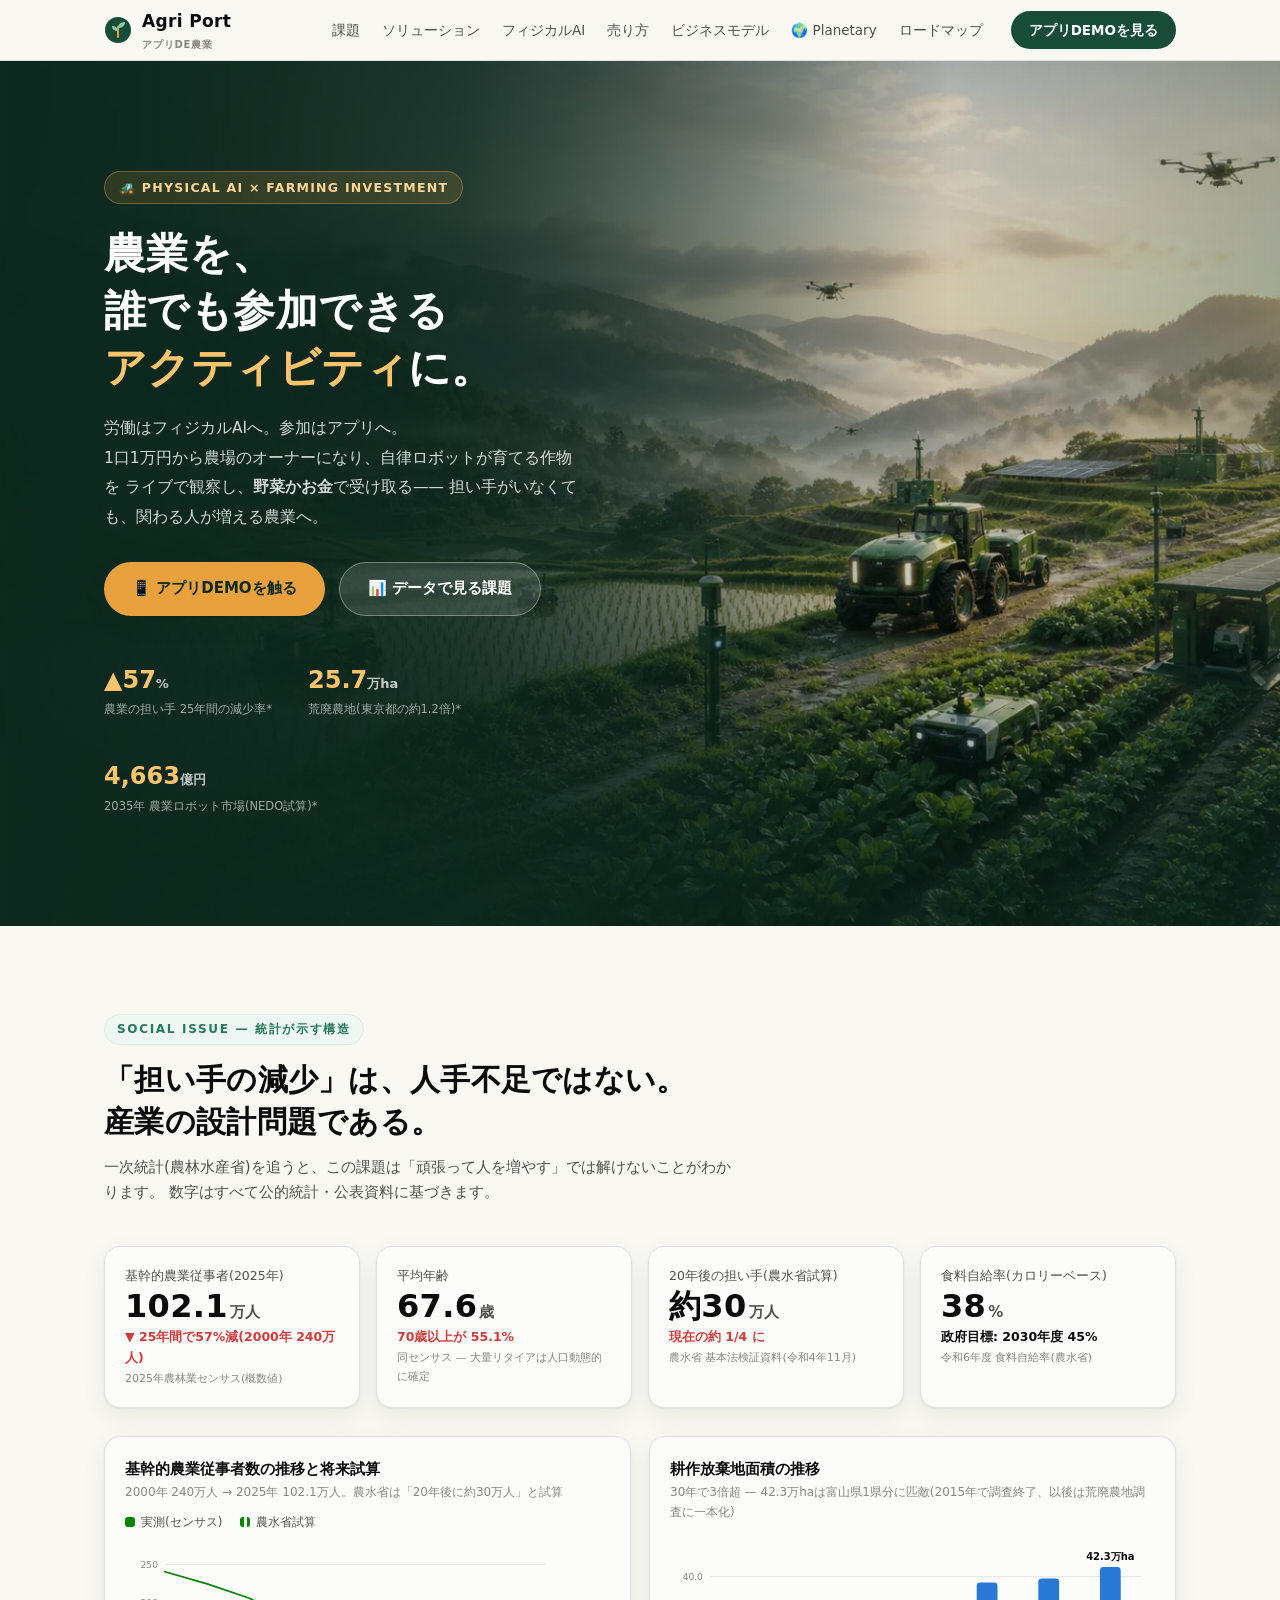
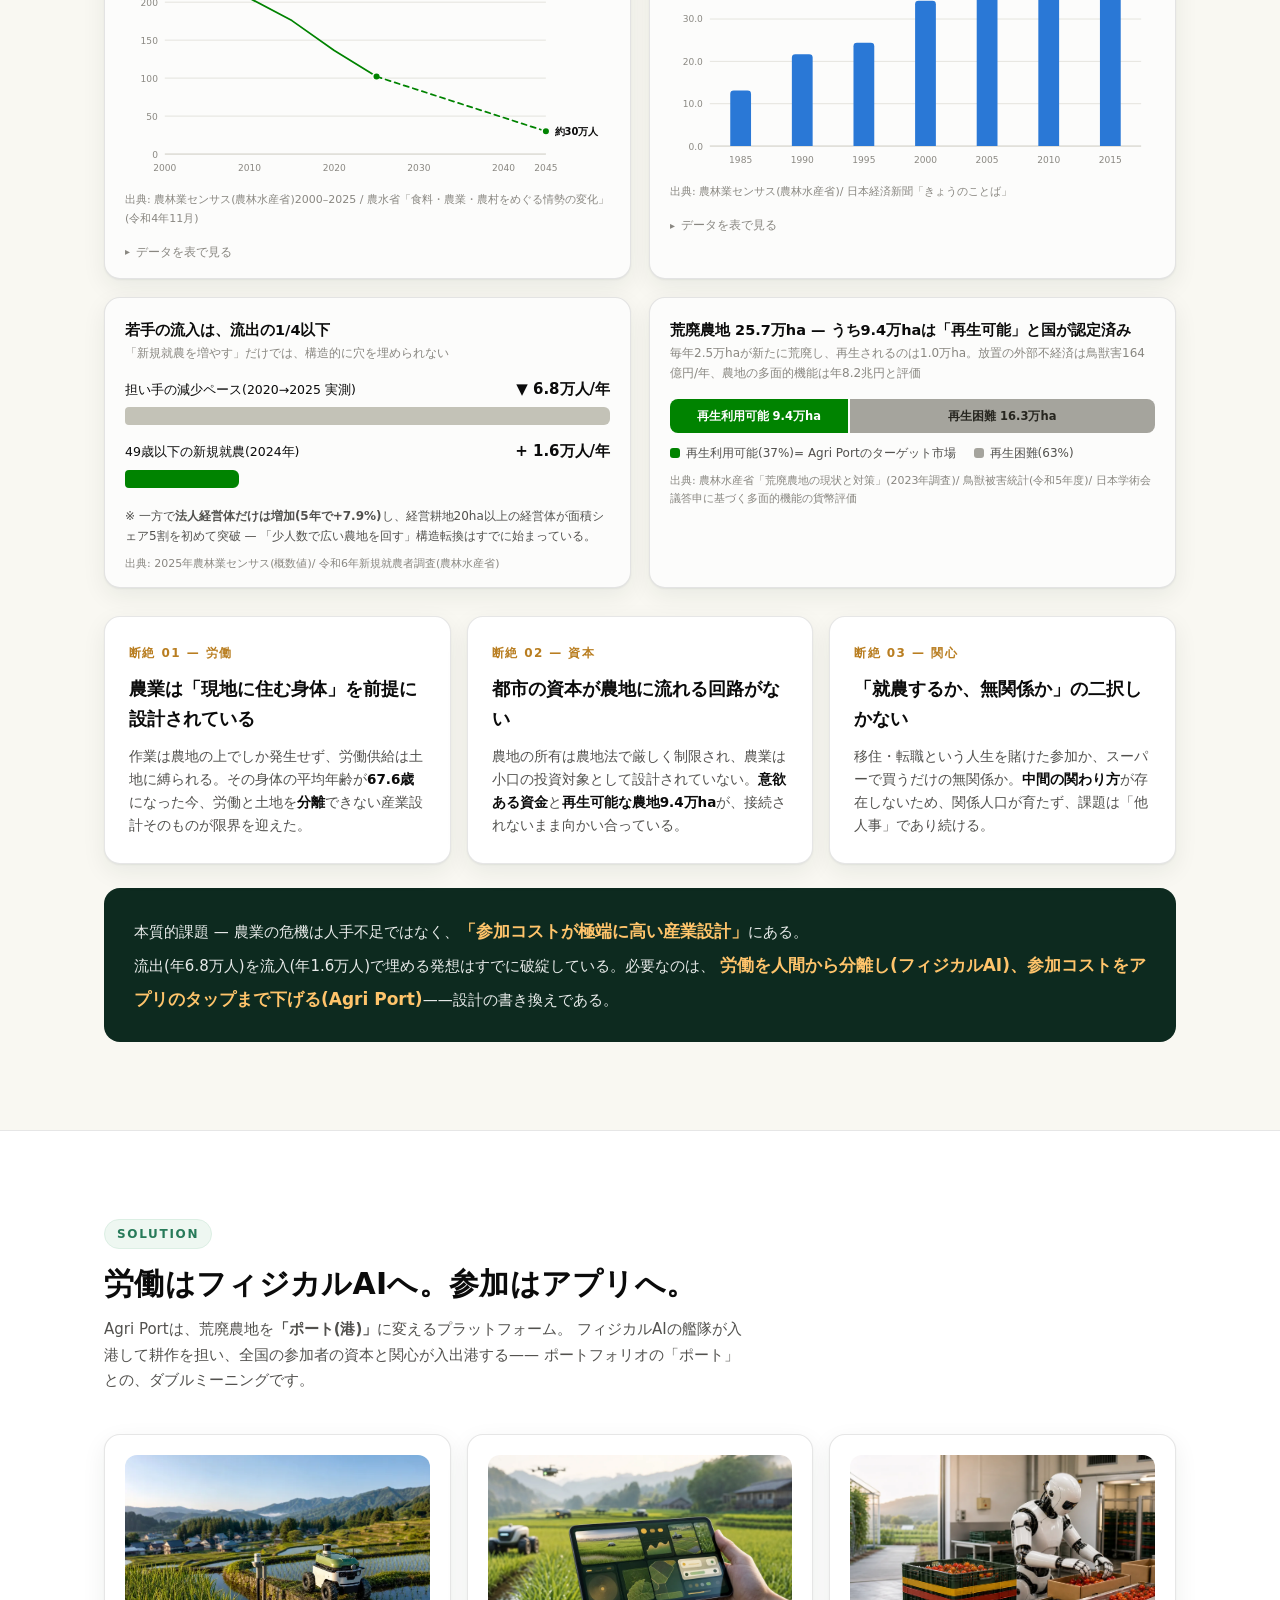
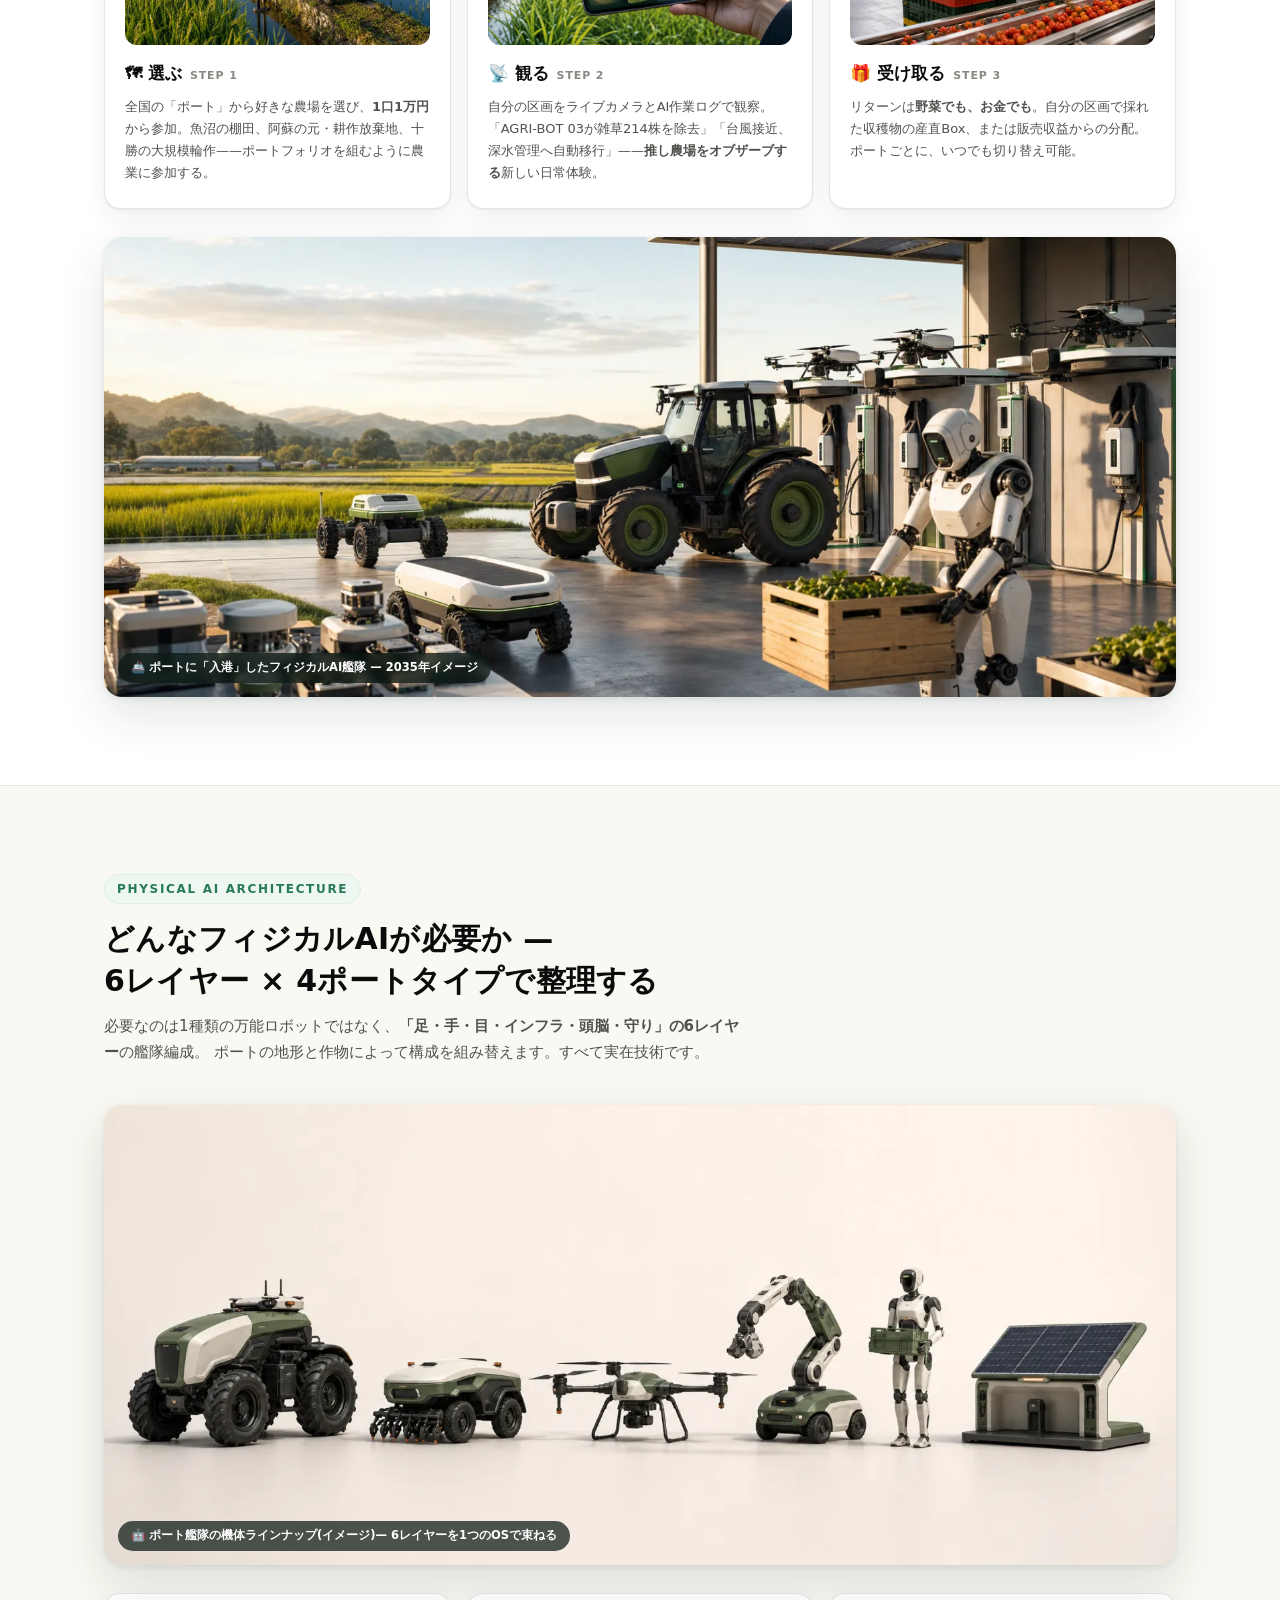
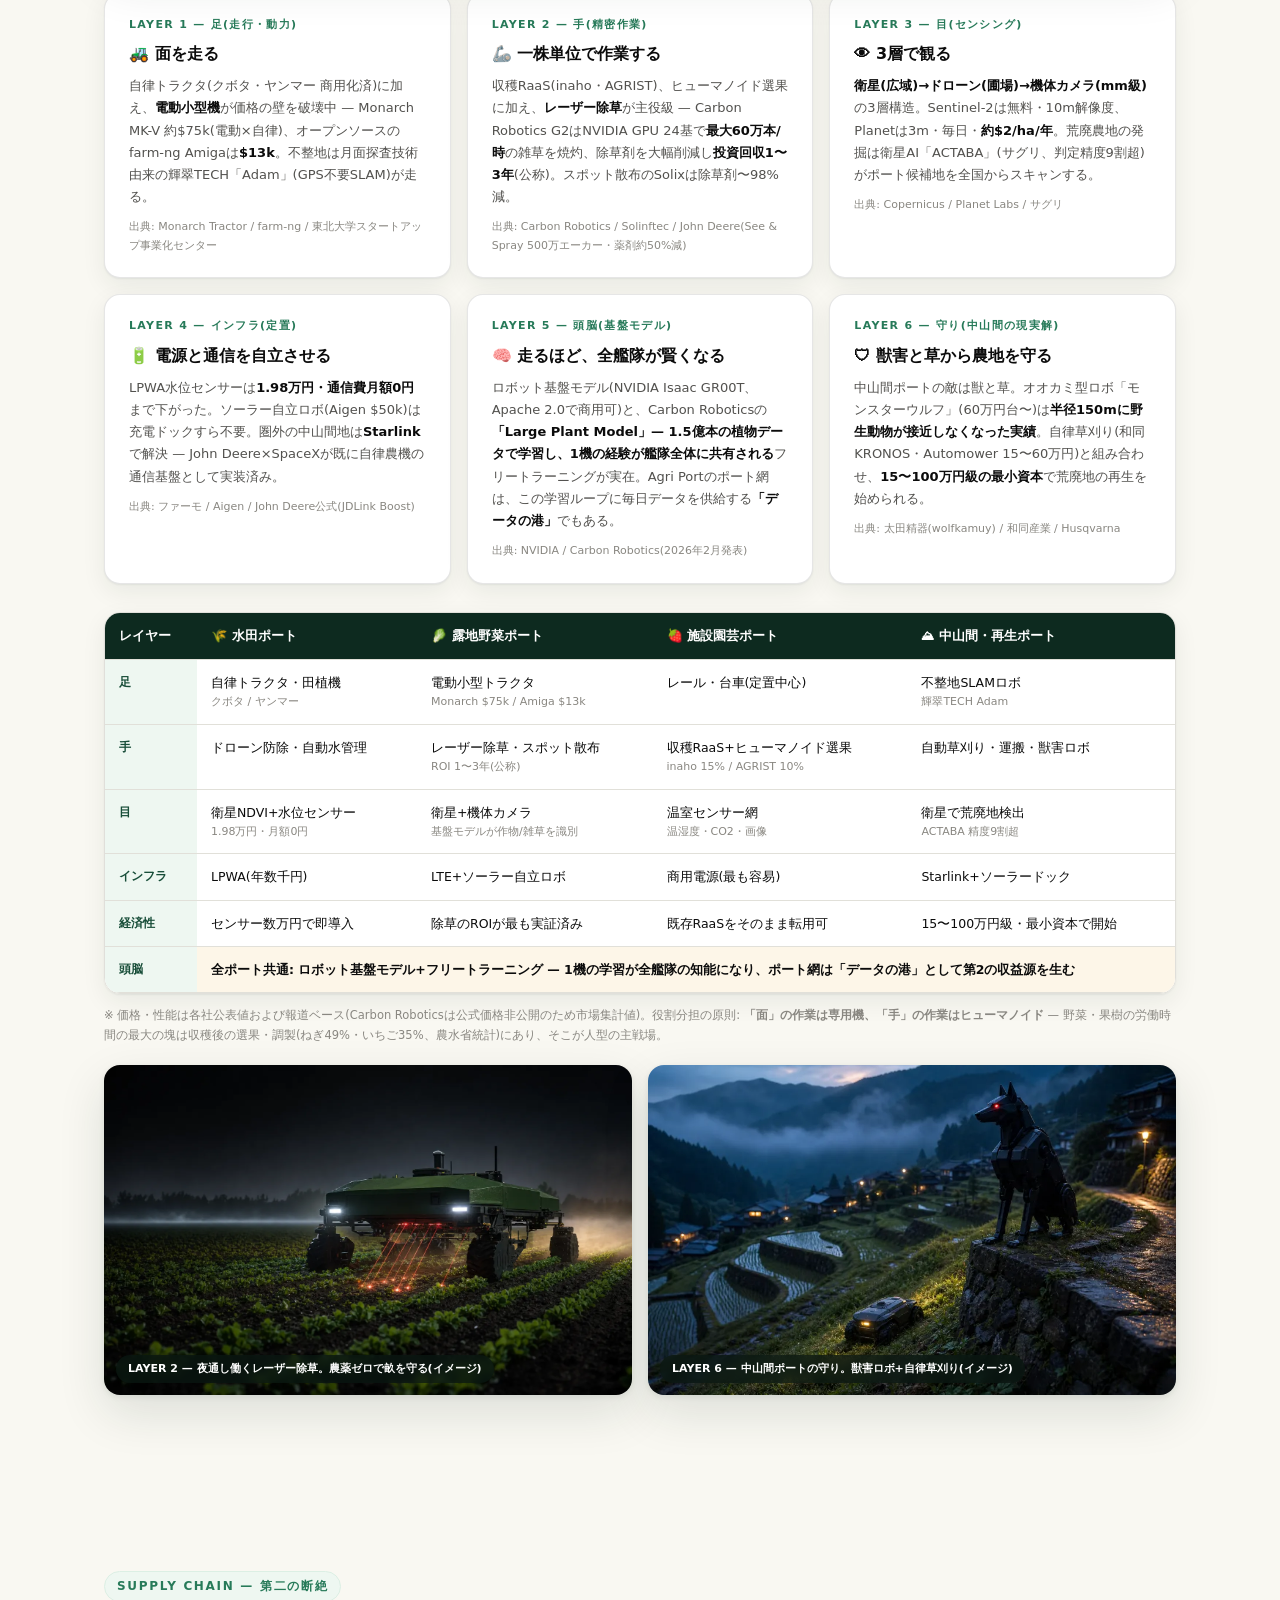
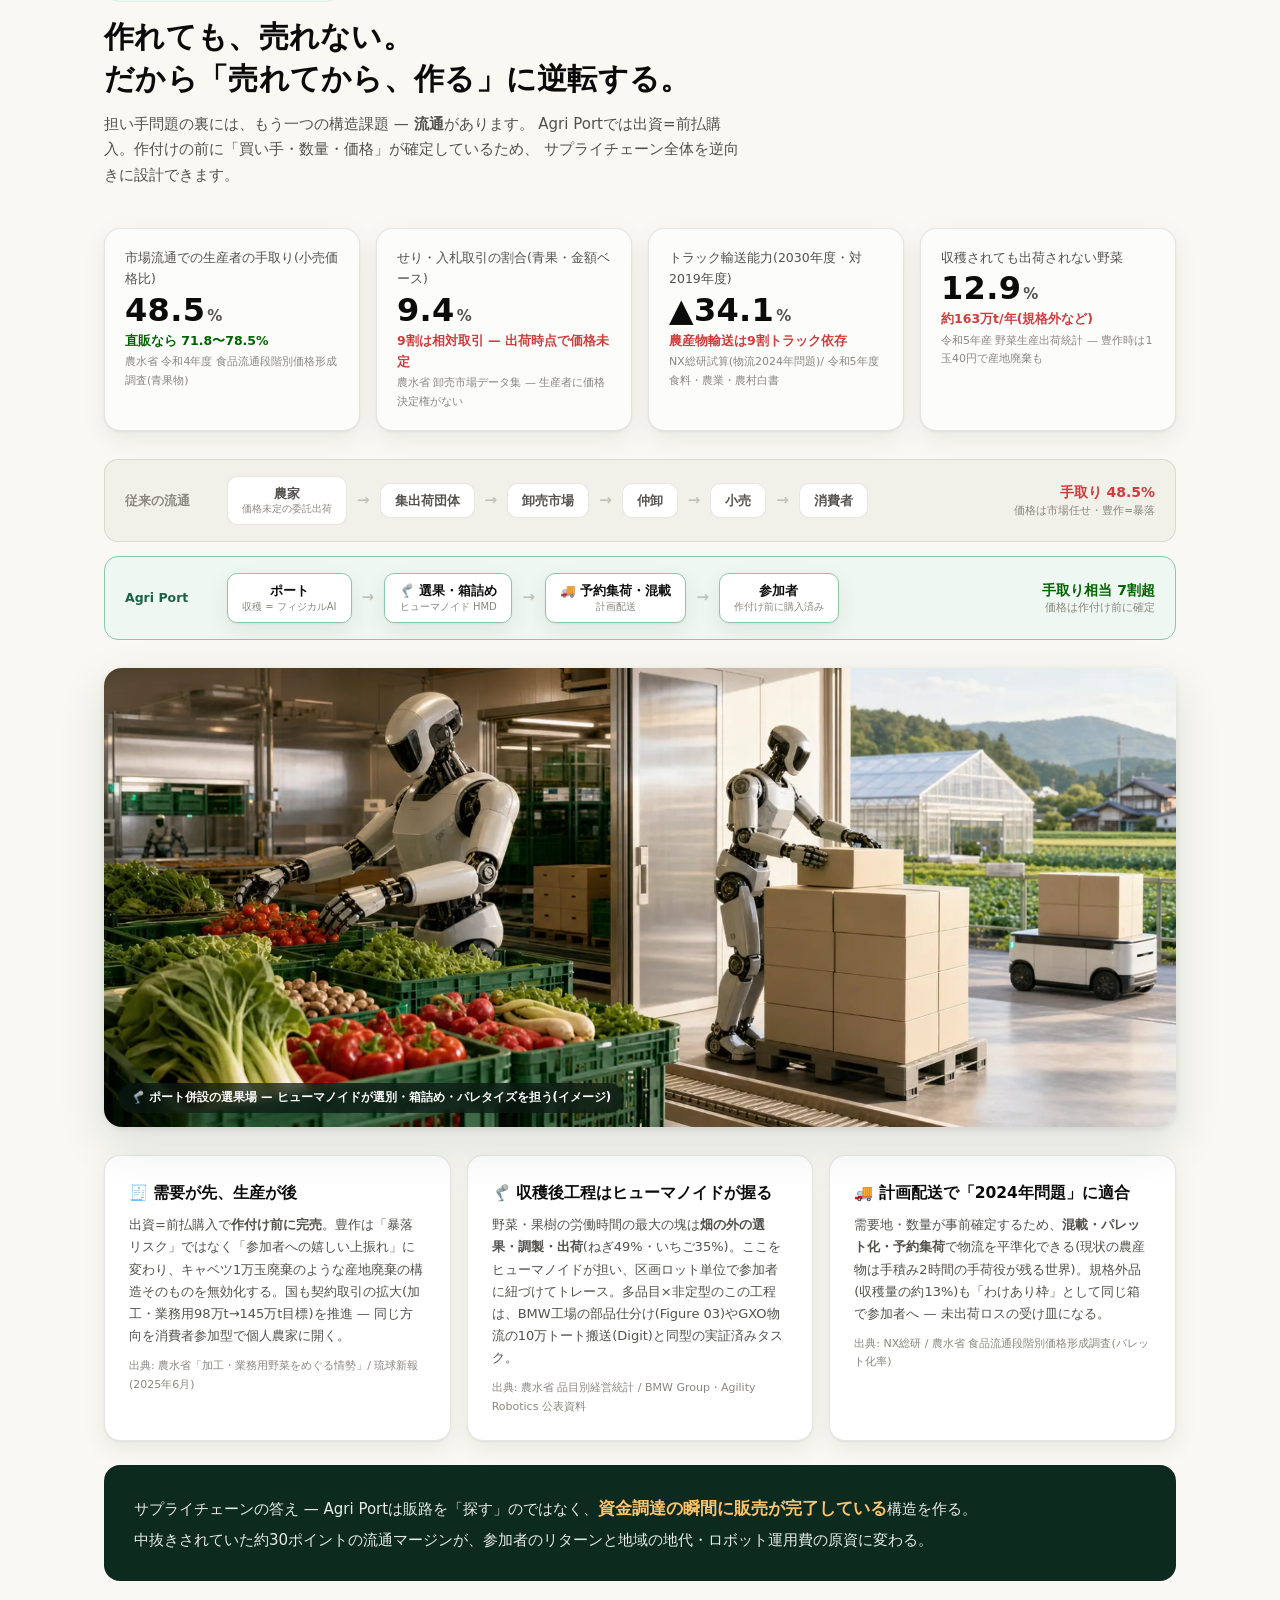
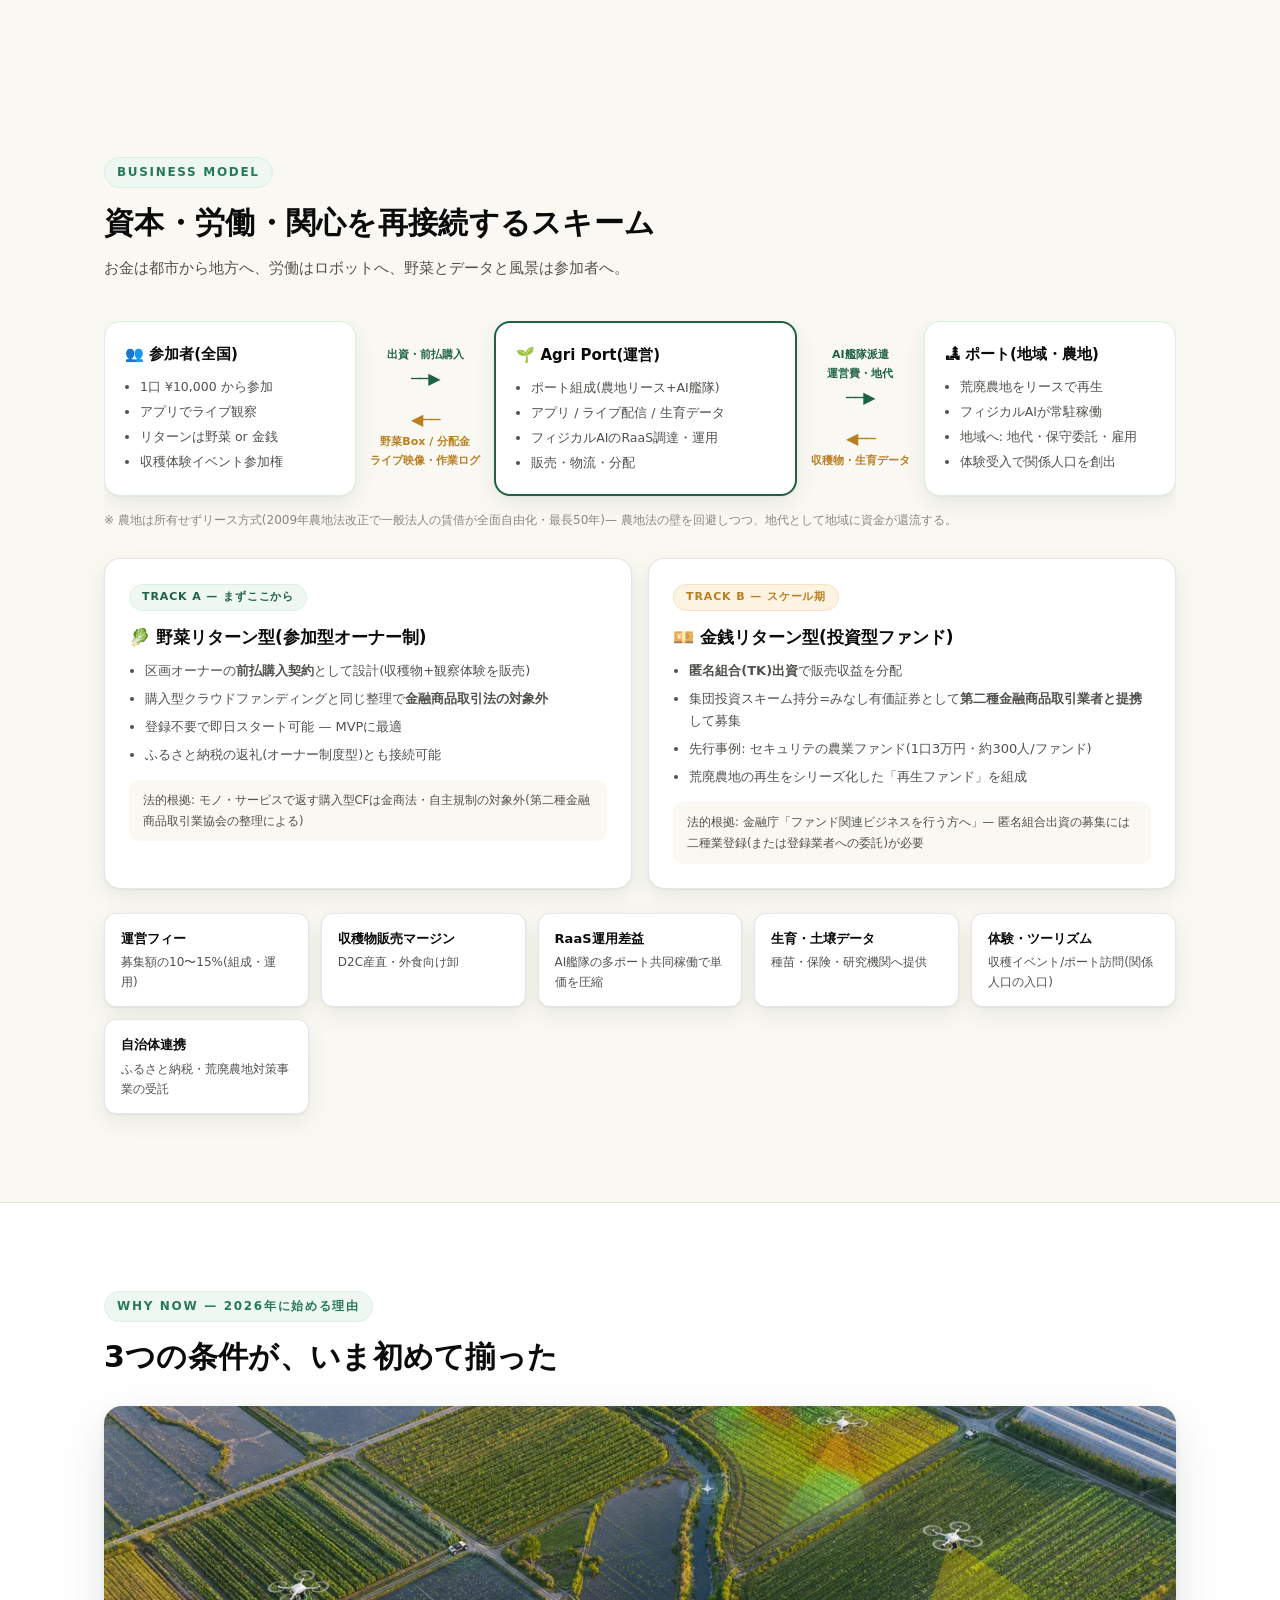
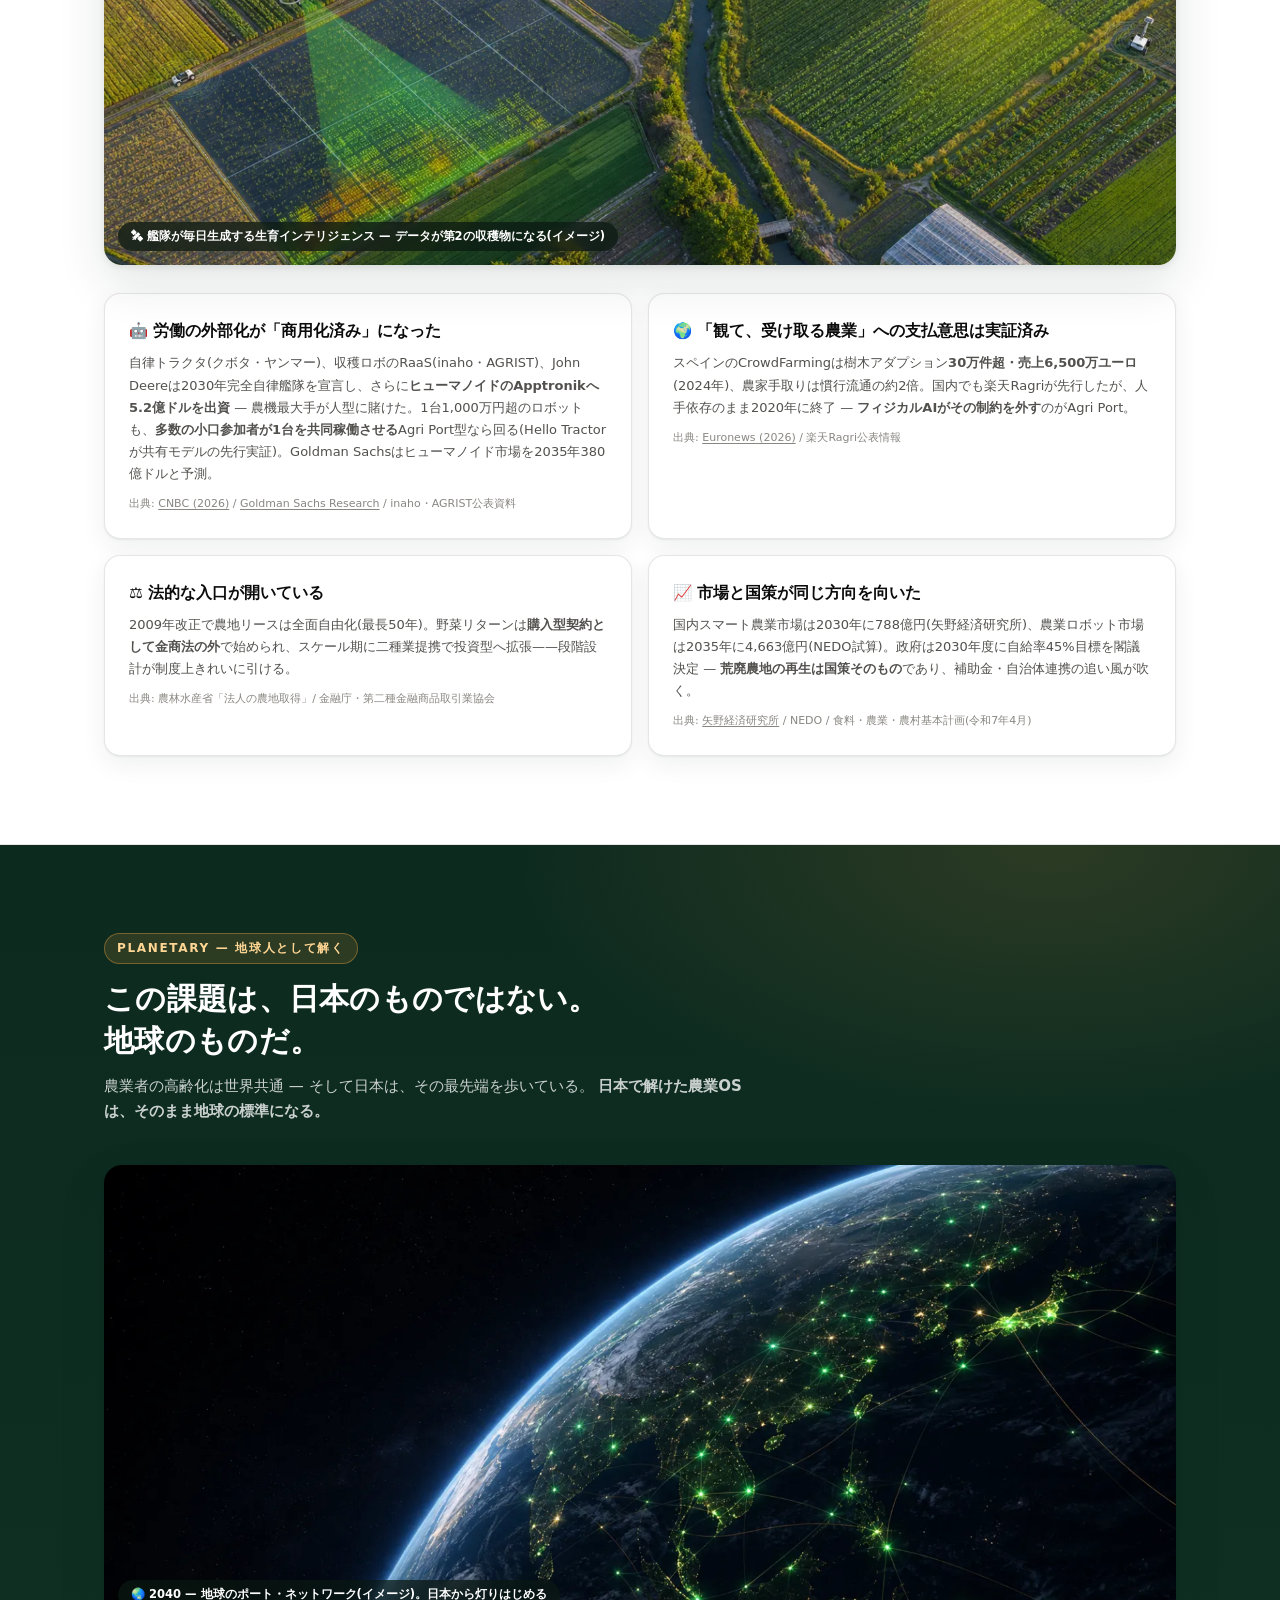
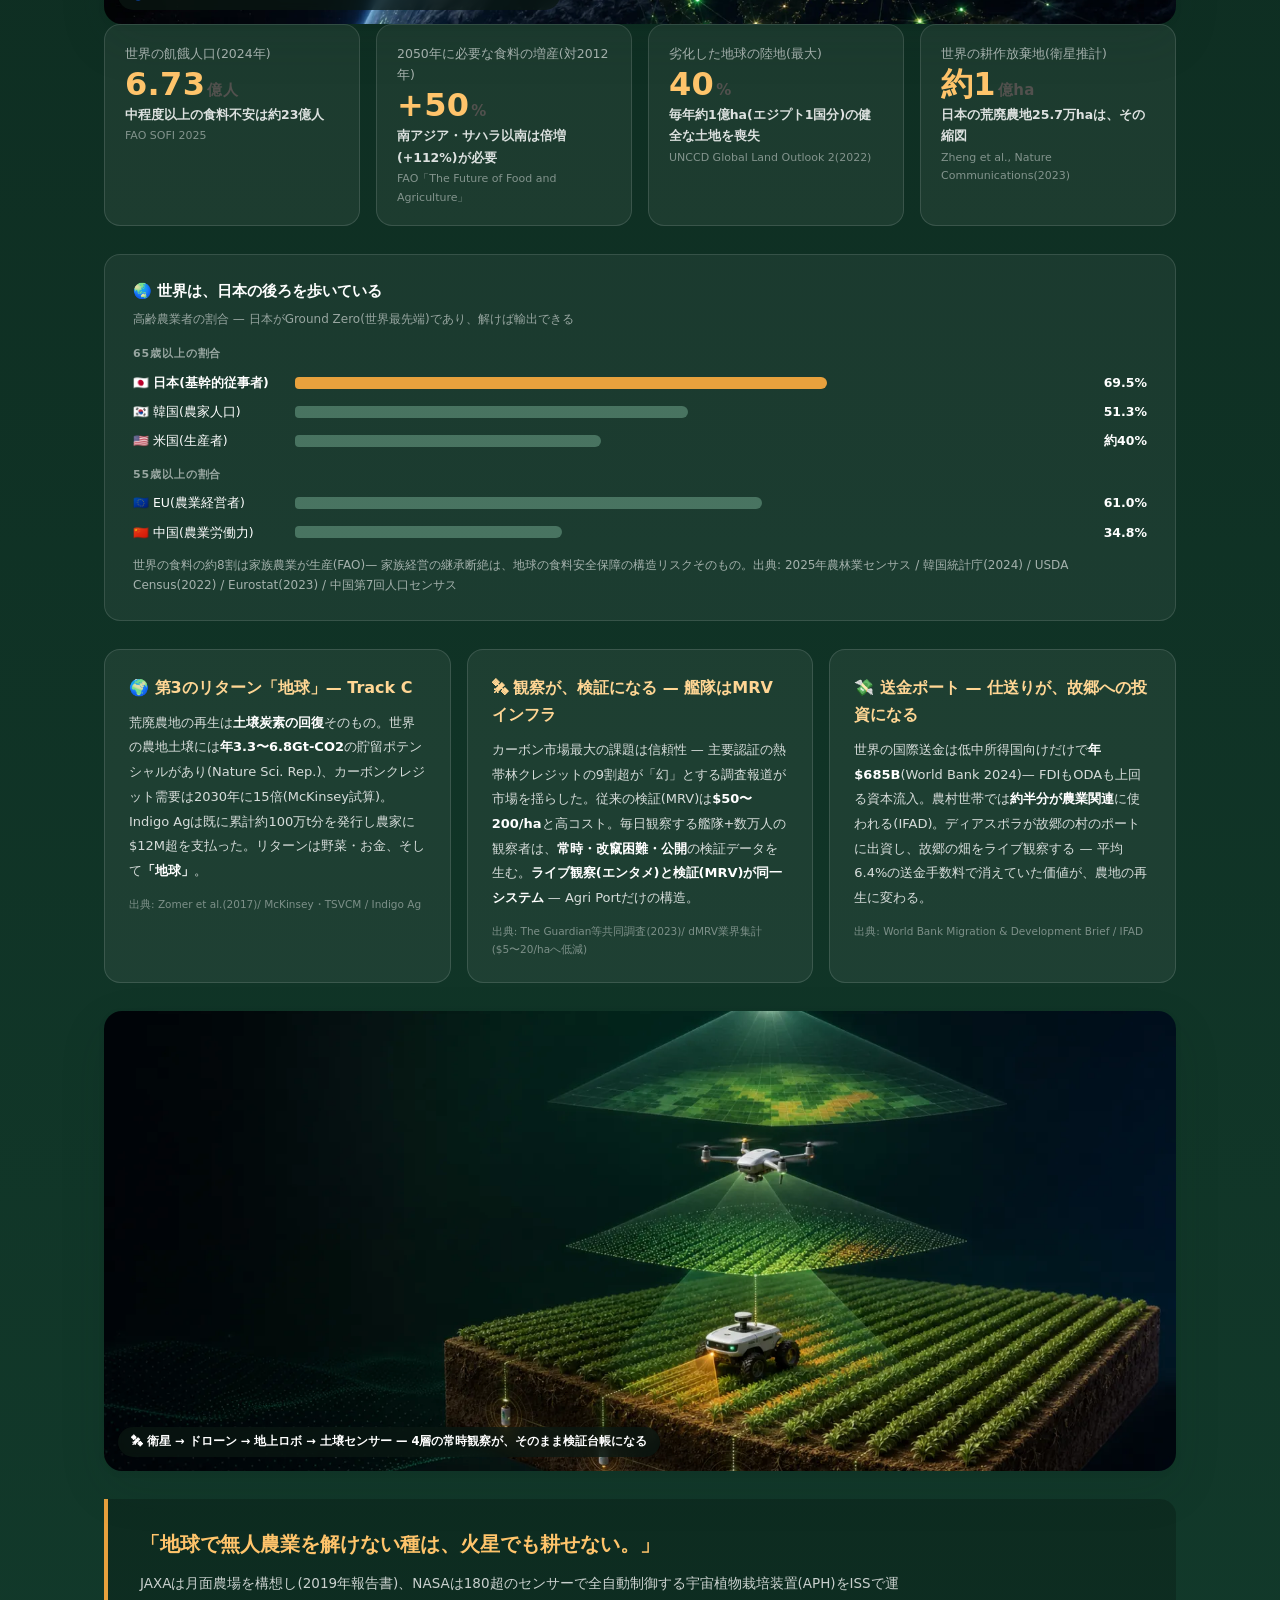
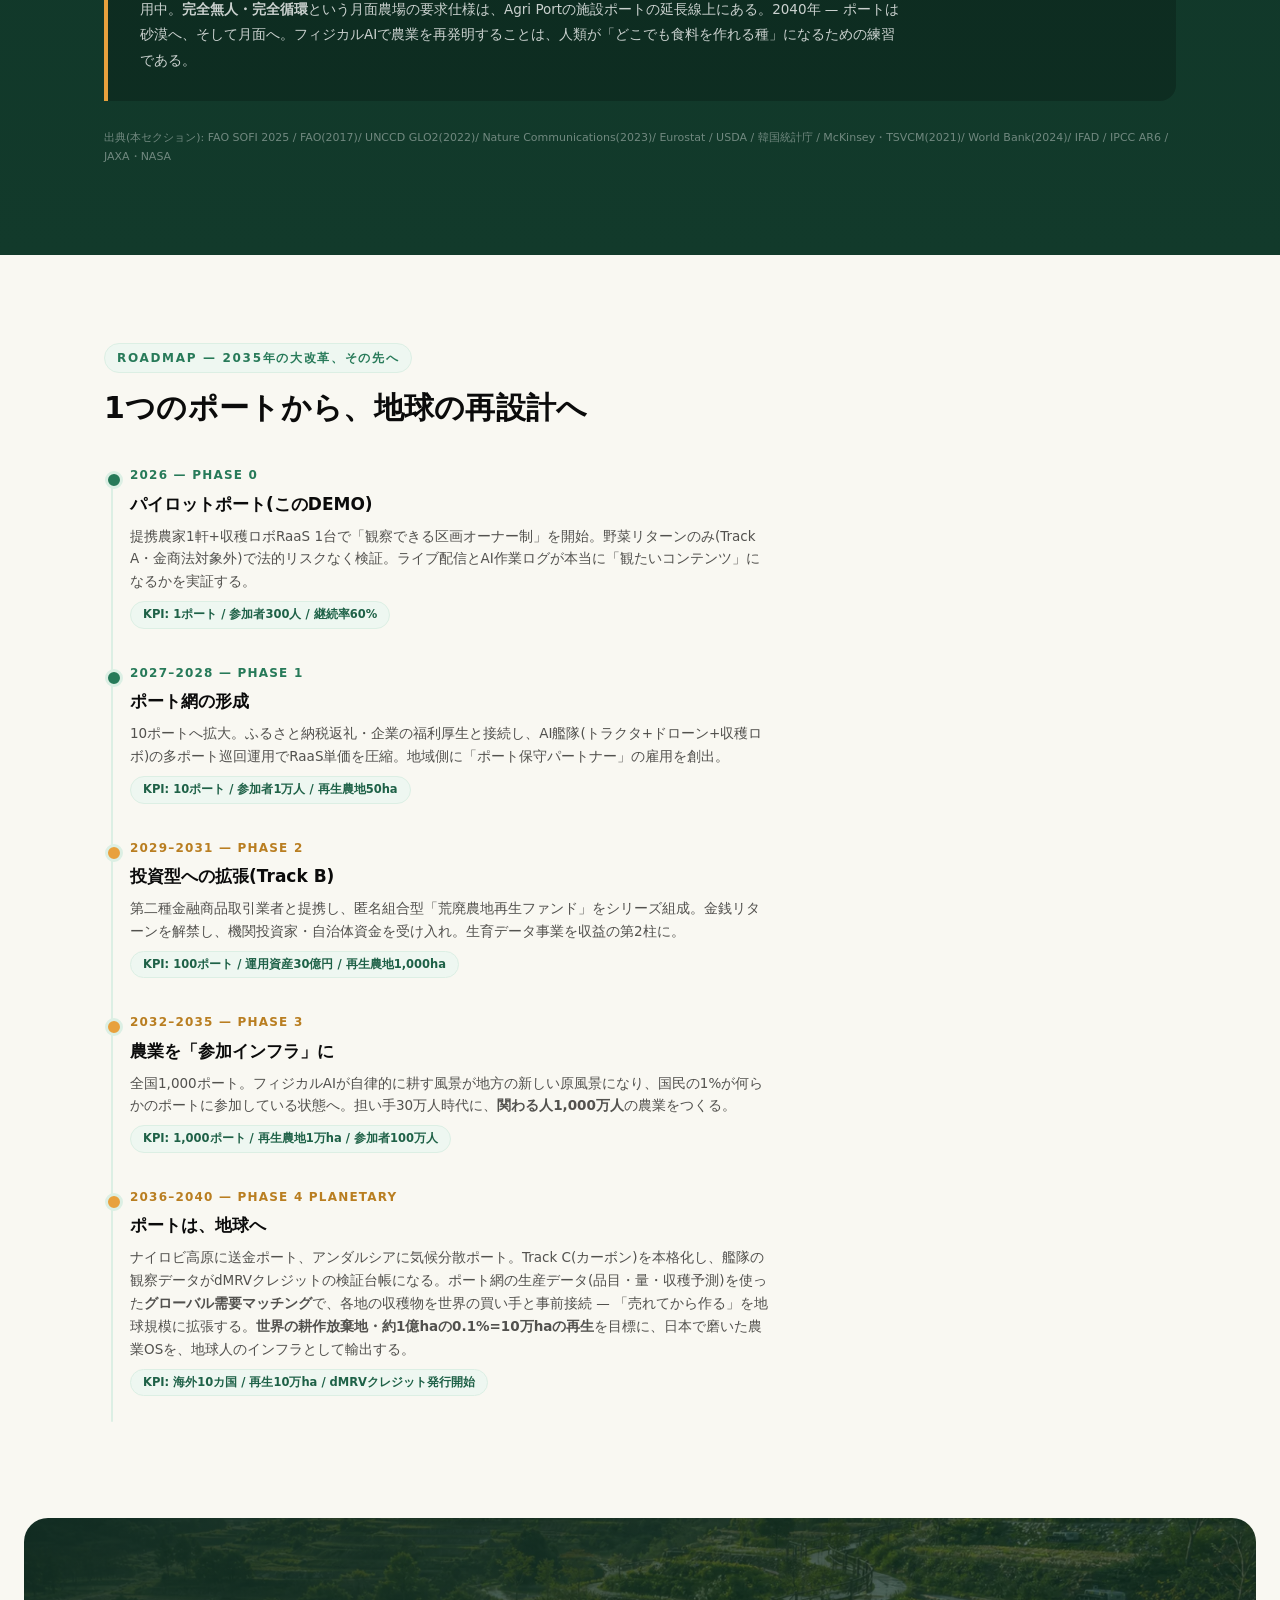
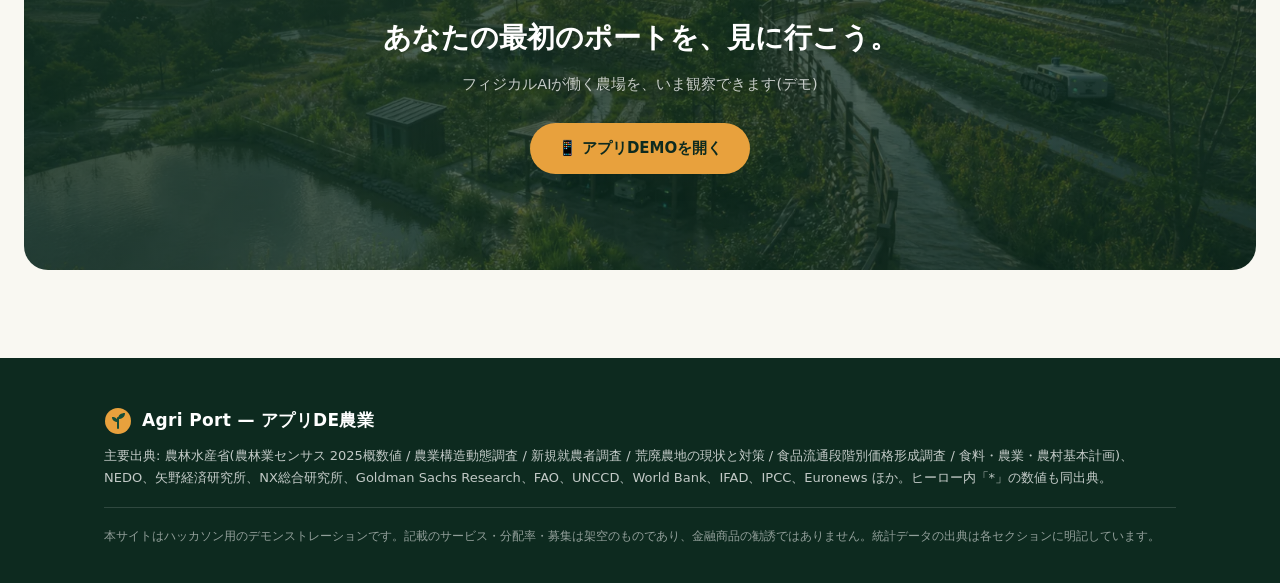
==== index.html @ 356c3b09 "生成画像A/B案7点を反映 + グローバル需要マッチングをPhase 4に追記 - PLANETARY: 地球ネットワーク(冒頭ストリップ)、MRV 4層観察図(ピラー直下) - フィジカルAI体系:" ====
<!DOCTYPE html>
<html lang="ja">
<head>
<meta charset="UTF-8">
<meta name="viewport" content="width=device-width, initial-scale=1.0">
<title>Agri Port — アプリDE農業 | フィジカルAI × 参加型投資農業</title>
<meta name="description" content="フィジカルAIが耕し、あなたが育てる。農業を誰でも参加できるアクティビティに変える投資型農業プラットフォーム(ハッカソンDEMO)">
<link rel="stylesheet" href="assets/style.css">
<link rel="stylesheet" href="assets/landing.css">
<link rel="icon" href="data:image/svg+xml,<svg xmlns='http://www.w3.org/2000/svg' viewBox='0 0 100 100'><text y='.9em' font-size='90'>🌱</text></svg>">
</head>
<body>

<header class="site-header">
  <div class="wrap">
    <a class="brand" href="#">
      <svg class="brand-mark" viewBox="0 0 28 28" aria-hidden="true">
        <circle cx="14" cy="14" r="13" fill="#174d38"/>
        <path d="M14 21V11" stroke="#e8a13d" stroke-width="2" stroke-linecap="round"/>
        <path d="M14 12c0-4 3-6 7-6 0 4-3 6-7 6zM14 15c0-3-2.5-5-6-5 0 3.5 2.5 5 6 5z" fill="#8cc7aa"/>
      </svg>
      <span>Agri Port<small>アプリDE農業</small></span>
    </a>
    <nav class="site-nav">
      <a href="#problem">課題</a>
      <a href="#solution">ソリューション</a>
      <a href="#stack">フィジカルAI</a>
      <a href="#chain">売り方</a>
      <a href="#scheme">ビジネスモデル</a>
      <a href="#planetary">🌍 Planetary</a>
      <a href="#roadmap">ロードマップ</a>
    </nav>
    <a class="header-cta" href="app.html">アプリDEMOを見る</a>
  </div>
</header>

<!-- ================= HERO ================= -->
<section class="hero">
  <div class="wrap">
    <div class="hero-copy">
      <span class="hero-kicker">🚜 PHYSICAL AI × FARMING INVESTMENT</span>
      <h1>農業を、<br>誰でも参加できる<br><span class="accent">アクティビティ</span>に。</h1>
      <p class="hero-lede">
        労働はフィジカルAIへ。参加はアプリへ。<br>
        1口1万円から農場のオーナーになり、自律ロボットが育てる作物を
        ライブで観察し、<strong>野菜かお金</strong>で受け取る——
        担い手がいなくても、関わる人が増える農業へ。
      </p>
      <div class="hero-ctas">
        <a class="btn btn-primary" href="app.html">📱 アプリDEMOを触る</a>
        <a class="btn btn-ghost" href="#problem">📊 データで見る課題</a>
      </div>
      <div class="hero-stats">
        <div class="hero-stat">
          <div class="hs-v">▲57<small>%</small></div>
          <div class="hs-l">農業の担い手 25年間の減少率*</div>
        </div>
        <div class="hero-stat">
          <div class="hs-v">25.7<small>万ha</small></div>
          <div class="hs-l">荒廃農地(東京都の約1.2倍)*</div>
        </div>
        <div class="hero-stat">
          <div class="hs-v">4,663<small>億円</small></div>
          <div class="hs-l">2035年 農業ロボット市場(NEDO試算)*</div>
        </div>
      </div>
    </div>
  </div>
</section>

<!-- ================= PROBLEM ================= -->
<section id="problem" class="section">
  <div class="wrap">
    <span class="kicker">SOCIAL ISSUE — 統計が示す構造</span>
    <h2>「担い手の減少」は、人手不足ではない。<br>産業の設計問題である。</h2>
    <p class="lede">
      一次統計(農林水産省)を追うと、この課題は「頑張って人を増やす」では解けないことがわかります。
      数字はすべて公的統計・公表資料に基づきます。
    </p>

    <div class="stat-row">
      <div class="stat-tile">
        <div class="stat-label">基幹的農業従事者(2025年)</div>
        <div class="stat-value">102.1<small>万人</small></div>
        <div class="stat-delta down">▼ 25年間で57%減(2000年 240万人)</div>
        <div class="stat-note">2025年農林業センサス(概数値)</div>
      </div>
      <div class="stat-tile">
        <div class="stat-label">平均年齢</div>
        <div class="stat-value">67.6<small>歳</small></div>
        <div class="stat-delta down">70歳以上が 55.1%</div>
        <div class="stat-note">同センサス — 大量リタイアは人口動態的に確定</div>
      </div>
      <div class="stat-tile">
        <div class="stat-label">20年後の担い手(農水省試算)</div>
        <div class="stat-value">約30<small>万人</small></div>
        <div class="stat-delta down">現在の約 1/4 に</div>
        <div class="stat-note">農水省 基本法検証資料(令和4年11月)</div>
      </div>
      <div class="stat-tile">
        <div class="stat-label">食料自給率(カロリーベース)</div>
        <div class="stat-value">38<small>%</small></div>
        <div class="stat-delta">政府目標: 2030年度 45%</div>
        <div class="stat-note">令和6年度 食料自給率(農水省)</div>
      </div>
    </div>

    <div class="viz-grid">
      <div class="viz-card">
        <div class="viz-title">基幹的農業従事者数の推移と将来試算</div>
        <div class="viz-sub">2000年 240万人 → 2025年 102.1万人。農水省は「20年後に約30万人」と試算</div>
        <div class="landbar-legend" style="margin:0 0 8px">
          <span class="key"><span class="sw" style="background:#008300"></span>実測(センサス)</span>
          <span class="key"><span class="sw" style="background:repeating-linear-gradient(90deg,#008300 0 4px,transparent 4px 7px)"></span>農水省試算</span>
        </div>
        <div class="viz-plot" id="chartWorkers"></div>
        <div class="viz-source">出典: 農林業センサス(農林水産省)2000–2025 / 農水省「食料・農業・農村をめぐる情勢の変化」(令和4年11月)</div>
      </div>

      <div class="viz-card">
        <div class="viz-title">耕作放棄地面積の推移</div>
        <div class="viz-sub">30年で3倍超 — 42.3万haは富山県1県分に匹敵(2015年で調査終了、以後は荒廃農地調査に一本化)</div>
        <div class="viz-plot" id="chartLand"></div>
        <div class="viz-source">出典: 農林業センサス(農林水産省)/ 日本経済新聞「きょうのことば」</div>
      </div>

      <div class="viz-card">
        <div class="viz-title">若手の流入は、流出の1/4以下</div>
        <div class="viz-sub">「新規就農を増やす」だけでは、構造的に穴を埋められない</div>
        <div class="flow-compare">
          <div class="flow-item">
            <div class="fc-head"><span>担い手の減少ペース(2020→2025 実測)</span><strong>▼ 6.8万人/年</strong></div>
            <div class="fc-bar out" role="img" aria-label="流出 年6.8万人"></div>
          </div>
          <div class="flow-item">
            <div class="fc-head"><span>49歳以下の新規就農(2024年)</span><strong>+ 1.6万人/年</strong></div>
            <div class="fc-bar in" role="img" aria-label="流入 年1.6万人"></div>
          </div>
          <p class="flow-note">※ 一方で<strong>法人経営体だけは増加(5年で+7.9%)</strong>し、経営耕地20ha以上の経営体が面積シェア5割を初めて突破 — 「少人数で広い農地を回す」構造転換はすでに始まっている。</p>
        </div>
        <div class="viz-source">出典: 2025年農林業センサス(概数値)/ 令和6年新規就農者調査(農林水産省)</div>
      </div>

      <div class="viz-card">
        <div class="viz-title">荒廃農地 25.7万ha — うち9.4万haは「再生可能」と国が認定済み</div>
        <div class="viz-sub">毎年2.5万haが新たに荒廃し、再生されるのは1.0万ha。放置の外部不経済は鳥獣害164億円/年、農地の多面的機能は年8.2兆円と評価</div>
        <div class="landbar">
          <div class="landbar-track">
            <div class="landbar-seg ok">再生利用可能 9.4万ha</div>
            <div class="landbar-seg hard">再生困難 16.3万ha</div>
          </div>
          <div class="landbar-legend">
            <span class="key"><span class="sw" style="background:#008300"></span>再生利用可能(37%)= Agri Portのターゲット市場</span>
            <span class="key"><span class="sw" style="background:#a5a49d"></span>再生困難(63%)</span>
          </div>
        </div>
        <div class="viz-source">出典: 農林水産省「荒廃農地の現状と対策」(2023年調査)/ 鳥獣被害統計(令和5年度)/ 日本学術会議答申に基づく多面的機能の貨幣評価</div>
      </div>
    </div>

    <div class="essence-grid">
      <div class="card essence-card">
        <div class="ec-num">断絶 01 — 労働</div>
        <h3>農業は「現地に住む身体」を前提に設計されている</h3>
        <p>作業は農地の上でしか発生せず、労働供給は土地に縛られる。その身体の平均年齢が<strong>67.6歳</strong>になった今、労働と土地を<strong>分離</strong>できない産業設計そのものが限界を迎えた。</p>
      </div>
      <div class="card essence-card">
        <div class="ec-num">断絶 02 — 資本</div>
        <h3>都市の資本が農地に流れる回路がない</h3>
        <p>農地の所有は農地法で厳しく制限され、農業は小口の投資対象として設計されていない。<strong>意欲ある資金</strong>と<strong>再生可能な農地9.4万ha</strong>が、接続されないまま向かい合っている。</p>
      </div>
      <div class="card essence-card">
        <div class="ec-num">断絶 03 — 関心</div>
        <h3>「就農するか、無関係か」の二択しかない</h3>
        <p>移住・転職という人生を賭けた参加か、スーパーで買うだけの無関係か。<strong>中間の関わり方</strong>が存在しないため、関係人口が育たず、課題は「他人事」であり続ける。</p>
      </div>
    </div>

    <div class="essence-conclusion">
      本質的課題 — 農業の危機は人手不足ではなく、<strong>「参加コストが極端に高い産業設計」</strong>にある。<br>
      流出(年6.8万人)を流入(年1.6万人)で埋める発想はすでに破綻している。必要なのは、
      <strong>労働を人間から分離し(フィジカルAI)、参加コストをアプリのタップまで下げる(Agri Port)</strong>——設計の書き換えである。
    </div>
  </div>
</section>

<!-- ================= SOLUTION ================= -->
<section id="solution" class="section section-alt">
  <div class="wrap">
    <span class="kicker">SOLUTION</span>
    <h2>労働はフィジカルAIへ。参加はアプリへ。</h2>
    <p class="lede">
      Agri Portは、荒廃農地を<strong>「ポート(港)」</strong>に変えるプラットフォーム。
      フィジカルAIの艦隊が入港して耕作を担い、全国の参加者の資本と関心が入出港する——
      ポートフォリオの「ポート」との、ダブルミーニングです。
    </p>

    <div class="steps-grid">
      <div class="card step-card">
        <img class="step-photo" src="assets/images/optimized/port-uonuma-terrace-rice.webp" alt="棚田のポートを自律ロボットが耕す風景" loading="lazy">
        <h3>🗺 選ぶ<small>STEP 1</small></h3>
        <p>全国の「ポート」から好きな農場を選び、<strong>1口1万円</strong>から参加。魚沼の棚田、阿蘇の元・耕作放棄地、十勝の大規模輪作——ポートフォリオを組むように農業に参加する。</p>
      </div>
      <div class="card step-card">
        <img class="step-photo" src="assets/images/optimized/part-2035-farm-os-app-observe.webp" alt="田んぼの前でタブレットの農場OSを開き、ロボットとドローンを観察する" loading="lazy">
        <h3>📡 観る<small>STEP 2</small></h3>
        <p>自分の区画をライブカメラとAI作業ログで観察。「AGRI-BOT 03が雑草214株を除去」「台風接近、深水管理へ自動移行」——<strong>推し農場をオブザーブする</strong>新しい日常体験。</p>
      </div>
      <div class="card step-card">
        <img class="step-photo" src="assets/images/optimized/supply-chain-humanoid-tomato-packing.webp" alt="ヒューマノイドがトマトを選果して産直Boxに詰める" loading="lazy">
        <h3>🎁 受け取る<small>STEP 3</small></h3>
        <p>リターンは<strong>野菜でも、お金でも</strong>。自分の区画で採れた収穫物の産直Box、または販売収益からの分配。ポートごとに、いつでも切り替え可能。</p>
      </div>
    </div>

    <figure class="cinema">
      <img src="assets/images/optimized/section-2035-physical-ai-fleet-hub.webp" alt="山あいのポートで充電ドックに整列し、圃場へ出動するフィジカルAI艦隊" loading="lazy">
      <figcaption>🚢 ポートに「入港」したフィジカルAI艦隊 — 2035年イメージ</figcaption>
    </figure>

  </div>
</section>

<!-- ================= PHYSICAL AI ARCHITECTURE ================= -->
<section id="stack" class="section">
  <div class="wrap">
    <span class="kicker">PHYSICAL AI ARCHITECTURE</span>
    <h2>どんなフィジカルAIが必要か — <br>6レイヤー × 4ポートタイプで整理する</h2>
    <p class="lede">
      必要なのは1種類の万能ロボットではなく、<strong>「足・手・目・インフラ・頭脳・守り」の6レイヤー</strong>の艦隊編成。
      ポートの地形と作物によって構成を組み替えます。すべて実在技術です。
    </p>

    <figure class="cinema">
      <img src="assets/images/optimized/physical-ai-fleet-lineup.webp" alt="自律トラクタ、除草ロボ、ドローン、収穫アーム、ヒューマノイド、充電ドックが並ぶ機体ラインナップ" loading="lazy">
      <figcaption>🤖 ポート艦隊の機体ラインナップ(イメージ)— 6レイヤーを1つのOSで束ねる</figcaption>
    </figure>

    <div class="layer-grid">
      <div class="card layer-card">
        <div class="lc-num">LAYER 1 — 足(走行・動力)</div>
        <h3>🚜 面を走る</h3>
        <p>自律トラクタ(クボタ・ヤンマー 商用化済)に加え、<strong>電動小型機</strong>が価格の壁を破壊中 — Monarch MK-V 約$75k(電動×自律)、オープンソースのfarm-ng Amigaは<strong>$13k</strong>。不整地は月面探査技術由来の輝翠TECH「Adam」(GPS不要SLAM)が走る。</p>
        <div class="wc-src">出典: Monarch Tractor / farm-ng / 東北大学スタートアップ事業化センター</div>
      </div>
      <div class="card layer-card">
        <div class="lc-num">LAYER 2 — 手(精密作業)</div>
        <h3>🦾 一株単位で作業する</h3>
        <p>収穫RaaS(inaho・AGRIST)、ヒューマノイド選果に加え、<strong>レーザー除草</strong>が主役級 — Carbon Robotics G2はNVIDIA GPU 24基で<strong>最大60万本/時</strong>の雑草を焼灼、除草剤を大幅削減し<strong>投資回収1〜3年</strong>(公称)。スポット散布のSolixは除草剤〜98%減。</p>
        <div class="wc-src">出典: Carbon Robotics / Solinftec / John Deere(See &amp; Spray 500万エーカー・薬剤約50%減)</div>
      </div>
      <div class="card layer-card">
        <div class="lc-num">LAYER 3 — 目(センシング)</div>
        <h3>👁 3層で観る</h3>
        <p><strong>衛星(広域)→ドローン(圃場)→機体カメラ(mm級)</strong>の3層構造。Sentinel-2は無料・10m解像度、Planetは3m・毎日・<strong>約$2/ha/年</strong>。荒廃農地の発掘は衛星AI「ACTABA」(サグリ、判定精度9割超)がポート候補地を全国からスキャンする。</p>
        <div class="wc-src">出典: Copernicus / Planet Labs / サグリ</div>
      </div>
      <div class="card layer-card">
        <div class="lc-num">LAYER 4 — インフラ(定置)</div>
        <h3>🔋 電源と通信を自立させる</h3>
        <p>LPWA水位センサーは<strong>1.98万円・通信費月額0円</strong>まで下がった。ソーラー自立ロボ(Aigen $50k)は充電ドックすら不要。圏外の中山間地は<strong>Starlink</strong>で解決 — John Deere×SpaceXが既に自律農機の通信基盤として実装済み。</p>
        <div class="wc-src">出典: ファーモ / Aigen / John Deere公式(JDLink Boost)</div>
      </div>
      <div class="card layer-card">
        <div class="lc-num">LAYER 5 — 頭脳(基盤モデル)</div>
        <h3>🧠 走るほど、全艦隊が賢くなる</h3>
        <p>ロボット基盤モデル(NVIDIA Isaac GR00T、Apache 2.0で商用可)と、Carbon Roboticsの<strong>「Large Plant Model」— 1.5億本の植物データで学習し、1機の経験が艦隊全体に共有される</strong>フリートラーニングが実在。Agri Portのポート網は、この学習ループに毎日データを供給する<strong>「データの港」</strong>でもある。</p>
        <div class="wc-src">出典: NVIDIA / Carbon Robotics(2026年2月発表)</div>
      </div>
      <div class="card layer-card">
        <div class="lc-num">LAYER 6 — 守り(中山間の現実解)</div>
        <h3>🛡 獣害と草から農地を守る</h3>
        <p>中山間ポートの敵は獣と草。オオカミ型ロボ「モンスターウルフ」(60万円台〜)は<strong>半径150mに野生動物が接近しなくなった実績</strong>。自律草刈り(和同KRONOS・Automower 15〜60万円)と組み合わせ、<strong>15〜100万円級の最小資本</strong>で荒廃地の再生を始められる。</p>
        <div class="wc-src">出典: 太田精器(wolfkamuy) / 和同産業 / Husqvarna</div>
      </div>
    </div>

    <div class="matrix-wrap">
      <table class="matrix">
        <thead>
          <tr><th>レイヤー</th><th>🌾 水田ポート</th><th>🥬 露地野菜ポート</th><th>🍓 施設園芸ポート</th><th>⛰ 中山間・再生ポート</th></tr>
        </thead>
        <tbody>
          <tr><th>足</th>
            <td>自律トラクタ・田植機<small>クボタ / ヤンマー</small></td>
            <td>電動小型トラクタ<small>Monarch $75k / Amiga $13k</small></td>
            <td>レール・台車(定置中心)</td>
            <td>不整地SLAMロボ<small>輝翠TECH Adam</small></td></tr>
          <tr><th>手</th>
            <td>ドローン防除・自動水管理</td>
            <td>レーザー除草・スポット散布<small>ROI 1〜3年(公称)</small></td>
            <td>収穫RaaS+ヒューマノイド選果<small>inaho 15% / AGRIST 10%</small></td>
            <td>自動草刈り・運搬・獣害ロボ</td></tr>
          <tr><th>目</th>
            <td>衛星NDVI+水位センサー<small>1.98万円・月額0円</small></td>
            <td>衛星+機体カメラ<small>基盤モデルが作物/雑草を識別</small></td>
            <td>温室センサー網<small>温湿度・CO2・画像</small></td>
            <td>衛星で荒廃地検出<small>ACTABA 精度9割超</small></td></tr>
          <tr><th>インフラ</th>
            <td>LPWA(年数千円)</td>
            <td>LTE+ソーラー自立ロボ</td>
            <td>商用電源(最も容易)</td>
            <td>Starlink+ソーラードック</td></tr>
          <tr><th>経済性</th>
            <td>センサー数万円で即導入</td>
            <td>除草のROIが最も実証済み</td>
            <td>既存RaaSをそのまま転用可</td>
            <td>15〜100万円級・最小資本で開始</td></tr>
          <tr class="m-foot"><th>頭脳</th>
            <td colspan="4">全ポート共通: ロボット基盤モデル+フリートラーニング — 1機の学習が全艦隊の知能になり、ポート網は「データの港」として第2の収益源を生む</td></tr>
        </tbody>
      </table>
    </div>
    <div class="matrix-note">※ 価格・性能は各社公表値および報道ベース(Carbon Roboticsは公式価格非公開のため市場集計値)。役割分担の原則: <strong>「面」の作業は専用機、「手」の作業はヒューマノイド</strong> — 野菜・果樹の労働時間の最大の塊は収穫後の選果・調製(ねぎ49%・いちご35%、農水省統計)にあり、そこが人型の主戦場。</div>

    <div class="duo-grid">
      <figure class="duo-item">
        <img src="assets/images/optimized/laser-weeding-night.webp" alt="夜の畑でレーザー除草ロボットが赤い光条で雑草を焼いている" loading="lazy">
        <figcaption>LAYER 2 — 夜通し働くレーザー除草。農薬ゼロで畝を守る(イメージ)</figcaption>
      </figure>
      <figure class="duo-item">
        <img src="assets/images/optimized/mountain-port-guardian.webp" alt="夕暮れの棚田でオオカミ型の獣害対策ロボットと草刈りロボットが稼働している" loading="lazy">
        <figcaption>LAYER 6 — 中山間ポートの守り。獣害ロボ+自律草刈り(イメージ)</figcaption>
      </figure>
    </div>
  </div>
</section>

<!-- ================= SUPPLY CHAIN ================= -->
<section id="chain" class="section">
  <div class="wrap">
    <span class="kicker">SUPPLY CHAIN — 第二の断絶</span>
    <h2>作れても、売れない。<br>だから「売れてから、作る」に逆転する。</h2>
    <p class="lede">
      担い手問題の裏には、もう一つの構造課題 — <strong>流通</strong>があります。
      Agri Portでは出資=前払購入。作付けの前に「買い手・数量・価格」が確定しているため、
      サプライチェーン全体を逆向きに設計できます。
    </p>

    <div class="stat-row">
      <div class="stat-tile">
        <div class="stat-label">市場流通での生産者の手取り(小売価格比)</div>
        <div class="stat-value">48.5<small>%</small></div>
        <div class="stat-delta up">直販なら 71.8〜78.5%</div>
        <div class="stat-note">農水省 令和4年度 食品流通段階別価格形成調査(青果物)</div>
      </div>
      <div class="stat-tile">
        <div class="stat-label">せり・入札取引の割合(青果・金額ベース)</div>
        <div class="stat-value">9.4<small>%</small></div>
        <div class="stat-delta down">9割は相対取引 — 出荷時点で価格未定</div>
        <div class="stat-note">農水省 卸売市場データ集 — 生産者に価格決定権がない</div>
      </div>
      <div class="stat-tile">
        <div class="stat-label">トラック輸送能力(2030年度・対2019年度)</div>
        <div class="stat-value">▲34.1<small>%</small></div>
        <div class="stat-delta down">農産物輸送は9割トラック依存</div>
        <div class="stat-note">NX総研試算(物流2024年問題)/ 令和5年度 食料・農業・農村白書</div>
      </div>
      <div class="stat-tile">
        <div class="stat-label">収穫されても出荷されない野菜</div>
        <div class="stat-value">12.9<small>%</small></div>
        <div class="stat-delta down">約163万t/年(規格外など)</div>
        <div class="stat-note">令和5年産 野菜生産出荷統計 — 豊作時は1玉40円で産地廃棄も</div>
      </div>
    </div>

    <div class="flow-compare-wrap">
      <div class="flowline old">
        <div class="fl-label">従来の流通</div>
        <div class="fl-node">農家<small>価格未定の委託出荷</small></div>
        <span class="fl-arrow">→</span>
        <div class="fl-node">集出荷団体</div>
        <span class="fl-arrow">→</span>
        <div class="fl-node">卸売市場</div>
        <span class="fl-arrow">→</span>
        <div class="fl-node">仲卸</div>
        <span class="fl-arrow">→</span>
        <div class="fl-node">小売</div>
        <span class="fl-arrow">→</span>
        <div class="fl-node">消費者</div>
        <div class="fl-out bad">手取り 48.5%<small>価格は市場任せ・豊作=暴落</small></div>
      </div>
      <div class="flowline new">
        <div class="fl-label">Agri Port</div>
        <div class="fl-node strong">ポート<small>収穫 = フィジカルAI</small></div>
        <span class="fl-arrow">→</span>
        <div class="fl-node strong">🦿 選果・箱詰め<small>ヒューマノイド HMD</small></div>
        <span class="fl-arrow">→</span>
        <div class="fl-node strong">🚚 予約集荷・混載<small>計画配送</small></div>
        <span class="fl-arrow">→</span>
        <div class="fl-node strong">参加者<small>作付け前に購入済み</small></div>
        <div class="fl-out good">手取り相当 7割超<small>価格は作付け前に確定</small></div>
      </div>
    </div>

    <figure class="cinema">
      <img src="assets/images/optimized/section-2035-humanoid-packhouse-logistics.webp" alt="選果場でヒューマノイドが野菜を選別し、箱詰め・パレタイズして自動搬送車に載せる" loading="lazy">
      <figcaption>🦿 ポート併設の選果場 — ヒューマノイドが選別・箱詰め・パレタイズを担う(イメージ)</figcaption>
    </figure>

    <div class="chain-cards">
      <div class="card why-card">
        <h3>🧾 需要が先、生産が後</h3>
        <p>出資=前払購入で<strong>作付け前に完売</strong>。豊作は「暴落リスク」ではなく「参加者への嬉しい上振れ」に変わり、キャベツ1万玉廃棄のような産地廃棄の構造そのものを無効化する。国も契約取引の拡大(加工・業務用98万t→145万t目標)を推進 — 同じ方向を消費者参加型で個人農家に開く。</p>
        <div class="wc-src">出典: 農水省「加工・業務用野菜をめぐる情勢」/ 琉球新報(2025年6月)</div>
      </div>
      <div class="card why-card">
        <h3>🦿 収穫後工程はヒューマノイドが握る</h3>
        <p>野菜・果樹の労働時間の最大の塊は<strong>畑の外の選果・調製・出荷</strong>(ねぎ49%・いちご35%)。ここをヒューマノイドが担い、区画ロット単位で参加者に紐づけてトレース。多品目×非定型のこの工程は、BMW工場の部品仕分け(Figure 03)やGXO物流の10万トート搬送(Digit)と同型の実証済みタスク。</p>
        <div class="wc-src">出典: 農水省 品目別経営統計 / BMW Group・Agility Robotics 公表資料</div>
      </div>
      <div class="card why-card">
        <h3>🚚 計画配送で「2024年問題」に適合</h3>
        <p>需要地・数量が事前確定するため、<strong>混載・パレット化・予約集荷</strong>で物流を平準化できる(現状の農産物は手積み2時間の手荷役が残る世界)。規格外品(収穫量の約13%)も「わけあり枠」として同じ箱で参加者へ — 未出荷ロスの受け皿になる。</p>
        <div class="wc-src">出典: NX総研 / 農水省 食品流通段階別価格形成調査(パレット化率)</div>
      </div>
    </div>

    <div class="essence-conclusion">
      サプライチェーンの答え — Agri Portは販路を「探す」のではなく、<strong>資金調達の瞬間に販売が完了している</strong>構造を作る。<br>
      中抜きされていた約30ポイントの流通マージンが、参加者のリターンと地域の地代・ロボット運用費の原資に変わる。
    </div>
  </div>
</section>

<!-- ================= SCHEME ================= -->
<section id="scheme" class="section">
  <div class="wrap">
    <span class="kicker">BUSINESS MODEL</span>
    <h2>資本・労働・関心を再接続するスキーム</h2>
    <p class="lede">お金は都市から地方へ、労働はロボットへ、野菜とデータと風景は参加者へ。</p>

    <div class="scheme-wrap">
      <div class="scheme">
        <div class="scheme-node">
          <h4>👥 参加者(全国)</h4>
          <ul>
            <li>1口 ¥10,000 から参加</li>
            <li>アプリでライブ観察</li>
            <li>リターンは野菜 or 金銭</li>
            <li>収穫体験イベント参加権</li>
          </ul>
        </div>
        <div class="scheme-arrows">
          <div class="ar">出資・前払購入<br><span class="arrow-line">──▶</span></div>
          <div class="ar back"><span class="arrow-line">◀──</span><br>野菜Box / 分配金<br>ライブ映像・作業ログ</div>
        </div>
        <div class="scheme-node center">
          <h4>🌱 Agri Port(運営)</h4>
          <ul>
            <li>ポート組成(農地リース+AI艦隊)</li>
            <li>アプリ / ライブ配信 / 生育データ</li>
            <li>フィジカルAIのRaaS調達・運用</li>
            <li>販売・物流・分配</li>
          </ul>
        </div>
        <div class="scheme-arrows">
          <div class="ar">AI艦隊派遣<br>運営費・地代<br><span class="arrow-line">──▶</span></div>
          <div class="ar back"><span class="arrow-line">◀──</span><br>収穫物・生育データ</div>
        </div>
        <div class="scheme-node">
          <h4>🏞 ポート(地域・農地)</h4>
          <ul>
            <li>荒廃農地をリースで再生</li>
            <li>フィジカルAIが常駐稼働</li>
            <li>地域へ: 地代・保守委託・雇用</li>
            <li>体験受入で関係人口を創出</li>
          </ul>
        </div>
      </div>
      <div class="scheme-foot">※ 農地は所有せずリース方式(2009年農地法改正で一般法人の賃借が全面自由化・最長50年)— 農地法の壁を回避しつつ、地代として地域に資金が還流する。</div>
    </div>

    <div class="track-grid">
      <div class="card track-card track-a">
        <span class="tk-tag">TRACK A — まずここから</span>
        <h3>🥬 野菜リターン型(参加型オーナー制)</h3>
        <ul>
          <li>区画オーナーの<strong>前払購入契約</strong>として設計(収穫物+観察体験を販売)</li>
          <li>購入型クラウドファンディングと同じ整理で<strong>金融商品取引法の対象外</strong></li>
          <li>登録不要で即日スタート可能 — MVPに最適</li>
          <li>ふるさと納税の返礼(オーナー制度型)とも接続可能</li>
        </ul>
        <div class="tk-law">法的根拠: モノ・サービスで返す購入型CFは金商法・自主規制の対象外(第二種金融商品取引業協会の整理による)</div>
      </div>
      <div class="card track-card track-b">
        <span class="tk-tag">TRACK B — スケール期</span>
        <h3>💴 金銭リターン型(投資型ファンド)</h3>
        <ul>
          <li><strong>匿名組合(TK)出資</strong>で販売収益を分配</li>
          <li>集団投資スキーム持分=みなし有価証券として<strong>第二種金融商品取引業者と提携</strong>して募集</li>
          <li>先行事例: セキュリテの農業ファンド(1口3万円・約300人/ファンド)</li>
          <li>荒廃農地の再生をシリーズ化した「再生ファンド」を組成</li>
        </ul>
        <div class="tk-law">法的根拠: 金融庁「ファンド関連ビジネスを行う方へ」— 匿名組合出資の募集には二種業登録(または登録業者への委託)が必要</div>
      </div>
    </div>

    <div class="revenue-row">
      <div class="rev-item"><strong>運営フィー</strong>募集額の10〜15%(組成・運用)</div>
      <div class="rev-item"><strong>収穫物販売マージン</strong>D2C産直・外食向け卸</div>
      <div class="rev-item"><strong>RaaS運用差益</strong>AI艦隊の多ポート共同稼働で単価を圧縮</div>
      <div class="rev-item"><strong>生育・土壌データ</strong>種苗・保険・研究機関へ提供</div>
      <div class="rev-item"><strong>体験・ツーリズム</strong>収穫イベント/ポート訪問(関係人口の入口)</div>
      <div class="rev-item"><strong>自治体連携</strong>ふるさと納税・荒廃農地対策事業の受託</div>
    </div>
  </div>
</section>

<!-- ================= WHY NOW ================= -->
<section id="whynow" class="section section-alt">
  <div class="wrap">
    <span class="kicker">WHY NOW — 2026年に始める理由</span>
    <h2>3つの条件が、いま初めて揃った</h2>

    <figure class="cinema">
      <img src="assets/images/optimized/section-2035-drone-ndvi-field-intelligence.webp" alt="ドローンが圃場をスキャンし、生育データマップを生成している俯瞰イメージ" loading="lazy">
      <figcaption>🛰 艦隊が毎日生成する生育インテリジェンス — データが第2の収穫物になる(イメージ)</figcaption>
    </figure>

    <div class="why-grid">
      <div class="card why-card">
        <h3>🤖 労働の外部化が「商用化済み」になった</h3>
        <p>自律トラクタ(クボタ・ヤンマー)、収穫ロボのRaaS(inaho・AGRIST)、John Deereは2030年完全自律艦隊を宣言し、さらに<strong>ヒューマノイドのApptronikへ5.2億ドルを出資</strong> — 農機最大手が人型に賭けた。1台1,000万円超のロボットも、<strong>多数の小口参加者が1台を共同稼働させる</strong>Agri Port型なら回る(Hello Tractorが共有モデルの先行実証)。Goldman Sachsはヒューマノイド市場を2035年380億ドルと予測。</p>
        <div class="wc-src">出典: <a href="https://www.cnbc.com/2026/02/11/apptronik-raises-520-million-at-5-billion-valuation-for-apollo-robot.html" target="_blank" rel="noopener">CNBC (2026)</a> / <a href="https://www.goldmansachs.com/insights/articles/the-global-market-for-robots-could-reach-38-billion-by-2035" target="_blank" rel="noopener">Goldman Sachs Research</a> / inaho・AGRIST公表資料</div>
      </div>
      <div class="card why-card">
        <h3>🌍 「観て、受け取る農業」への支払意思は実証済み</h3>
        <p>スペインのCrowdFarmingは樹木アダプション<strong>30万件超・売上6,500万ユーロ</strong>(2024年)、農家手取りは慣行流通の約2倍。国内でも楽天Ragriが先行したが、人手依存のまま2020年に終了 — <strong>フィジカルAIがその制約を外す</strong>のがAgri Port。</p>
        <div class="wc-src">出典: <a href="https://www.euronews.com/my-europe/2026/06/05/crowdfarming-the-platform-that-wants-to-feed-europe-better" target="_blank" rel="noopener">Euronews (2026)</a> / 楽天Ragri公表情報</div>
      </div>
      <div class="card why-card">
        <h3>⚖️ 法的な入口が開いている</h3>
        <p>2009年改正で農地リースは全面自由化(最長50年)。野菜リターンは<strong>購入型契約として金商法の外</strong>で始められ、スケール期に二種業提携で投資型へ拡張——段階設計が制度上きれいに引ける。</p>
        <div class="wc-src">出典: 農林水産省「法人の農地取得」/ 金融庁・第二種金融商品取引業協会</div>
      </div>
      <div class="card why-card">
        <h3>📈 市場と国策が同じ方向を向いた</h3>
        <p>国内スマート農業市場は2030年に788億円(矢野経済研究所)、農業ロボット市場は2035年に4,663億円(NEDO試算)。政府は2030年度に自給率45%目標を閣議決定 — <strong>荒廃農地の再生は国策そのもの</strong>であり、補助金・自治体連携の追い風が吹く。</p>
        <div class="wc-src">出典: <a href="https://www.yano.co.jp/press-release/show/press_id/3740" target="_blank" rel="noopener">矢野経済研究所</a> / NEDO / 食料・農業・農村基本計画(令和7年4月)</div>
      </div>
    </div>
  </div>
</section>

<!-- ================= PLANETARY ================= -->
<section id="planetary" class="section planetary">
  <div class="wrap">
    <span class="kicker">PLANETARY — 地球人として解く</span>
    <h2>この課題は、日本のものではない。<br>地球のものだ。</h2>
    <p class="lede">
      農業者の高齢化は世界共通 — そして日本は、その最先端を歩いている。
      <strong>日本で解けた農業OSは、そのまま地球の標準になる。</strong>
    </p>

    <figure class="cinema">
      <img src="assets/images/optimized/planetary-earth-network.webp" alt="夜の地球。アジアの農業地帯に緑のポートの光が点在し、ネットワークの線で結ばれている" loading="lazy">
      <figcaption>🌏 2040 — 地球のポート・ネットワーク(イメージ)。日本から灯りはじめる</figcaption>
    </figure>

    <div class="stat-row">
      <div class="stat-tile">
        <div class="stat-label">世界の飢餓人口(2024年)</div>
        <div class="stat-value">6.73<small>億人</small></div>
        <div class="stat-delta">中程度以上の食料不安は約23億人</div>
        <div class="stat-note">FAO SOFI 2025</div>
      </div>
      <div class="stat-tile">
        <div class="stat-label">2050年に必要な食料の増産(対2012年)</div>
        <div class="stat-value">+50<small>%</small></div>
        <div class="stat-delta">南アジア・サハラ以南は倍増(+112%)が必要</div>
        <div class="stat-note">FAO「The Future of Food and Agriculture」</div>
      </div>
      <div class="stat-tile">
        <div class="stat-label">劣化した地球の陸地(最大)</div>
        <div class="stat-value">40<small>%</small></div>
        <div class="stat-delta">毎年約1億ha(エジプト1国分)の健全な土地を喪失</div>
        <div class="stat-note">UNCCD Global Land Outlook 2(2022)</div>
      </div>
      <div class="stat-tile">
        <div class="stat-label">世界の耕作放棄地(衛星推計)</div>
        <div class="stat-value">約1<small>億ha</small></div>
        <div class="stat-delta">日本の荒廃農地25.7万haは、その縮図</div>
        <div class="stat-note">Zheng et al., Nature Communications(2023)</div>
      </div>
    </div>

    <div class="aging-band">
      <h3>🌏 世界は、日本の後ろを歩いている</h3>
      <div class="ab-sub">高齢農業者の割合 — 日本がGround Zero(世界最先端)であり、解けば輸出できる</div>
      <div class="aging-group">65歳以上の割合</div>
      <div class="aging-row jp"><span>🇯🇵 日本(基幹的従事者)</span><div class="ar-bar" style="width:69.5%"></div><span class="ar-val">69.5%</span></div>
      <div class="aging-row"><span>🇰🇷 韓国(農家人口)</span><div class="ar-bar" style="width:51.3%"></div><span class="ar-val">51.3%</span></div>
      <div class="aging-row"><span>🇺🇸 米国(生産者)</span><div class="ar-bar" style="width:40%"></div><span class="ar-val">約40%</span></div>
      <div class="aging-group">55歳以上の割合</div>
      <div class="aging-row"><span>🇪🇺 EU(農業経営者)</span><div class="ar-bar" style="width:61%"></div><span class="ar-val">61.0%</span></div>
      <div class="aging-row"><span>🇨🇳 中国(農業労働力)</span><div class="ar-bar" style="width:34.8%"></div><span class="ar-val">34.8%</span></div>
      <div class="aging-note">世界の食料の約8割は家族農業が生産(FAO)— 家族経営の継承断絶は、地球の食料安全保障の構造リスクそのもの。出典: 2025年農林業センサス / 韓国統計庁(2024) / USDA Census(2022) / Eurostat(2023) / 中国第7回人口センサス</div>
    </div>

    <div class="pillar-grid">
      <div class="pillar-card">
        <h3>🌍 第3のリターン「地球」— Track C</h3>
        <p>荒廃農地の再生は<strong>土壌炭素の回復</strong>そのもの。世界の農地土壌には<strong>年3.3〜6.8Gt-CO2</strong>の貯留ポテンシャルがあり(Nature Sci. Rep.)、カーボンクレジット需要は2030年に15倍(McKinsey試算)。Indigo Agは既に累計約100万t分を発行し農家に$12M超を支払った。リターンは野菜・お金、そして<strong>「地球」</strong>。</p>
        <div class="wc-src">出典: Zomer et al.(2017)/ McKinsey・TSVCM / Indigo Ag</div>
      </div>
      <div class="pillar-card">
        <h3>🛰 観察が、検証になる — 艦隊はMRVインフラ</h3>
        <p>カーボン市場最大の課題は信頼性 — 主要認証の熱帯林クレジットの9割超が「幻」とする調査報道が市場を揺らした。従来の検証(MRV)は<strong>$50〜200/ha</strong>と高コスト。毎日観察する艦隊+数万人の観察者は、<strong>常時・改竄困難・公開</strong>の検証データを生む。<strong>ライブ観察(エンタメ)と検証(MRV)が同一システム</strong> — Agri Portだけの構造。</p>
        <div class="wc-src">出典: The Guardian等共同調査(2023)/ dMRV業界集計($5〜20/haへ低減)</div>
      </div>
      <div class="pillar-card">
        <h3>💸 送金ポート — 仕送りが、故郷への投資になる</h3>
        <p>世界の国際送金は低中所得国向けだけで<strong>年$685B</strong>(World Bank 2024)— FDIもODAも上回る資本流入。農村世帯では<strong>約半分が農業関連</strong>に使われる(IFAD)。ディアスポラが故郷の村のポートに出資し、故郷の畑をライブ観察する — 平均6.4%の送金手数料で消えていた価値が、農地の再生に変わる。</p>
        <div class="wc-src">出典: World Bank Migration &amp; Development Brief / IFAD</div>
      </div>
    </div>

    <figure class="cinema">
      <img src="assets/images/optimized/mrv-observation-stack.webp" alt="同一の圃場を衛星、ドローン、地上ロボット、土壌センサーが4層で観測している断面図" loading="lazy">
      <figcaption>🛰 衛星 → ドローン → 地上ロボ → 土壌センサー — 4層の常時観察が、そのまま検証台帳になる</figcaption>
    </figure>

    <div class="mars-band">
      <div class="mb-quote">「地球で無人農業を解けない種は、火星でも耕せない。」</div>
      <p>JAXAは月面農場を構想し(2019年報告書)、NASAは180超のセンサーで全自動制御する宇宙植物栽培装置(APH)をISSで運用中。<strong>完全無人・完全循環</strong>という月面農場の要求仕様は、Agri Portの施設ポートの延長線上にある。2040年 — ポートは砂漠へ、そして月面へ。フィジカルAIで農業を再発明することは、人類が「どこでも食料を作れる種」になるための練習である。</p>
    </div>

    <div class="viz-source">出典(本セクション): FAO SOFI 2025 / FAO(2017)/ UNCCD GLO2(2022)/ Nature Communications(2023)/ Eurostat / USDA / 韓国統計庁 / McKinsey・TSVCM(2021)/ World Bank(2024)/ IFAD / IPCC AR6 / JAXA・NASA</div>
  </div>
</section>

<!-- ================= ROADMAP ================= -->
<section id="roadmap" class="section">
  <div class="wrap">
    <span class="kicker">ROADMAP — 2035年の大改革、その先へ</span>
    <h2>1つのポートから、地球の再設計へ</h2>

    <div class="roadmap">
      <div class="rm-item">
        <div class="rm-year">2026 — PHASE 0</div>
        <h3>パイロットポート(このDEMO)</h3>
        <p>提携農家1軒+収穫ロボRaaS 1台で「観察できる区画オーナー制」を開始。野菜リターンのみ(Track A・金商法対象外)で法的リスクなく検証。ライブ配信とAI作業ログが本当に「観たいコンテンツ」になるかを実証する。</p>
        <span class="rm-kpi">KPI: 1ポート / 参加者300人 / 継続率60%</span>
      </div>
      <div class="rm-item">
        <div class="rm-year">2027–2028 — PHASE 1</div>
        <h3>ポート網の形成</h3>
        <p>10ポートへ拡大。ふるさと納税返礼・企業の福利厚生と接続し、AI艦隊(トラクタ+ドローン+収穫ロボ)の多ポート巡回運用でRaaS単価を圧縮。地域側に「ポート保守パートナー」の雇用を創出。</p>
        <span class="rm-kpi">KPI: 10ポート / 参加者1万人 / 再生農地50ha</span>
      </div>
      <div class="rm-item future">
        <div class="rm-year">2029–2031 — PHASE 2</div>
        <h3>投資型への拡張(Track B)</h3>
        <p>第二種金融商品取引業者と提携し、匿名組合型「荒廃農地再生ファンド」をシリーズ組成。金銭リターンを解禁し、機関投資家・自治体資金を受け入れ。生育データ事業を収益の第2柱に。</p>
        <span class="rm-kpi">KPI: 100ポート / 運用資産30億円 / 再生農地1,000ha</span>
      </div>
      <div class="rm-item future">
        <div class="rm-year">2032–2035 — PHASE 3</div>
        <h3>農業を「参加インフラ」に</h3>
        <p>全国1,000ポート。フィジカルAIが自律的に耕す風景が地方の新しい原風景になり、国民の1%が何らかのポートに参加している状態へ。担い手30万人時代に、<strong>関わる人1,000万人</strong>の農業をつくる。</p>
        <span class="rm-kpi">KPI: 1,000ポート / 再生農地1万ha / 参加者100万人</span>
      </div>
      <div class="rm-item future">
        <div class="rm-year">2036–2040 — PHASE 4 PLANETARY</div>
        <h3>ポートは、地球へ</h3>
        <p>ナイロビ高原に送金ポート、アンダルシアに気候分散ポート。Track C(カーボン)を本格化し、艦隊の観察データがdMRVクレジットの検証台帳になる。ポート網の生産データ(品目・量・収穫予測)を使った<strong>グローバル需要マッチング</strong>で、各地の収穫物を世界の買い手と事前接続 — 「売れてから作る」を地球規模に拡張する。<strong>世界の耕作放棄地・約1億haの0.1%=10万haの再生</strong>を目標に、日本で磨いた農業OSを、地球人のインフラとして輸出する。</p>
        <span class="rm-kpi">KPI: 海外10カ国 / 再生10万ha / dMRVクレジット発行開始</span>
      </div>
    </div>
  </div>
</section>

<!-- ================= CTA ================= -->
<div class="cta-band">
  <h2>あなたの最初のポートを、見に行こう。</h2>
  <p>フィジカルAIが働く農場を、いま観察できます(デモ)</p>
  <a class="btn btn-primary" href="app.html">📱 アプリDEMOを開く</a>
</div>

<footer class="site-footer">
  <div class="wrap">
    <a class="brand" href="#">
      <svg class="brand-mark" viewBox="0 0 28 28" aria-hidden="true">
        <circle cx="14" cy="14" r="13" fill="#e8a13d"/>
        <path d="M14 21V11" stroke="#174d38" stroke-width="2" stroke-linecap="round"/>
        <path d="M14 12c0-4 3-6 7-6 0 4-3 6-7 6zM14 15c0-3-2.5-5-6-5 0 3.5 2.5 5 6 5z" fill="#174d38"/>
      </svg>
      <span>Agri Port — アプリDE農業</span>
    </a>
    <div>主要出典: 農林水産省(農林業センサス 2025概数値 / 農業構造動態調査 / 新規就農者調査 / 荒廃農地の現状と対策 / 食品流通段階別価格形成調査 / 食料・農業・農村基本計画)、NEDO、矢野経済研究所、NX総合研究所、Goldman Sachs Research、FAO、UNCCD、World Bank、IFAD、IPCC、Euronews ほか。ヒーロー内「*」の数値も同出典。</div>
    <div class="disclaimer">
      本サイトはハッカソン用のデモンストレーションです。記載のサービス・分配率・募集は架空のものであり、金融商品の勧誘ではありません。統計データの出典は各セクションに明記しています。
    </div>
  </div>
</footer>

<script src="assets/charts.js"></script>
<script src="assets/landing.js"></script>
</body>
</html>
---- assets/style.css ----
/* ============================================================
   Agri Port — shared design tokens & base styles
   ============================================================ */
:root {
  color-scheme: light;

  /* Brand */
  --green-950: #0d2a1f;
  --green-900: #123a2b;
  --green-800: #174d38;
  --green-700: #1e6147;
  --green-600: #277a59;
  --green-500: #33936c;
  --green-300: #8cc7aa;
  --green-100: #dcefe4;
  --green-50:  #eef7f1;
  --amber:      #e8a13d;
  --amber-deep: #b97e21;

  /* Surfaces & ink (chart tokens follow the validated reference palette) */
  --page:       #f9f8f2;
  --card:       #ffffff;
  --surface-1:  #fcfcfb;   /* chart surface */
  --ink:        #0b0b0b;
  --ink-2:      #52514e;
  --muted:      #898781;
  --grid:       #e1e0d9;
  --baseline:   #c3c2b7;
  --hairline:   rgba(11, 11, 11, 0.10);

  /* Chart series (validated light-mode slots) */
  --series-blue:  #2a78d6;
  --series-green: #008300;
  --seq-250: #86b6ef;
  --seq-400: #3987e5;
  --seq-550: #1c5cab;
  --good:     #0ca30c;
  --good-text:#006300;
  --critical: #d03b3b;

  --radius: 16px;
  --radius-sm: 10px;
  --shadow: 0 1px 2px rgba(13, 42, 31, 0.06), 0 8px 24px rgba(13, 42, 31, 0.07);
  --shadow-lg: 0 2px 6px rgba(13, 42, 31, 0.08), 0 18px 48px rgba(13, 42, 31, 0.12);

  --font: "Hiragino Sans", "Hiragino Kaku Gothic ProN", "Yu Gothic UI",
          "Noto Sans JP", system-ui, -apple-system, "Segoe UI", sans-serif;
}

* { margin: 0; padding: 0; box-sizing: border-box; }

html { scroll-behavior: smooth; }

body {
  font-family: var(--font);
  background: var(--page);
  color: var(--ink);
  line-height: 1.7;
  font-size: 15px;
  -webkit-font-smoothing: antialiased;
}

img, svg { max-width: 100%; display: block; }

a { color: inherit; text-decoration: none; }

button {
  font-family: inherit;
  border: none;
  cursor: pointer;
  background: none;
  color: inherit;
  font-size: inherit;
}

.wrap { max-width: 1120px; margin: 0 auto; padding: 0 24px; }

/* ---------- Shared header ---------- */
.site-header {
  position: sticky; top: 0; z-index: 50;
  background: rgba(249, 248, 242, 0.88);
  backdrop-filter: blur(12px);
  border-bottom: 1px solid var(--hairline);
}
.site-header .wrap {
  display: flex; align-items: center; gap: 28px;
  height: 60px;
}
.brand {
  display: flex; align-items: center; gap: 10px;
  font-weight: 700; font-size: 17px; letter-spacing: 0.02em;
}
.brand .brand-mark { width: 28px; height: 28px; flex: none; }
.brand small {
  display: block; font-size: 10px; font-weight: 600;
  color: var(--muted); letter-spacing: 0.08em;
}
.site-nav { display: flex; gap: 22px; margin-left: auto; font-size: 13.5px; color: var(--ink-2); }
.site-nav a:hover { color: var(--green-700); }
.header-cta {
  background: var(--green-800); color: #fff;
  padding: 8px 18px; border-radius: 999px;
  font-size: 13.5px; font-weight: 600;
  transition: background 0.15s ease;
}
.header-cta:hover { background: var(--green-700); }

/* ---------- Buttons ---------- */
.btn {
  display: inline-flex; align-items: center; justify-content: center; gap: 8px;
  padding: 13px 28px; border-radius: 999px;
  font-weight: 700; font-size: 15px;
  transition: transform 0.15s ease, background 0.15s ease, box-shadow 0.15s ease;
}
.btn:active { transform: scale(0.98); }
.btn-primary { background: var(--amber); color: var(--green-950); box-shadow: var(--shadow); }
.btn-primary:hover { background: #f0ad4f; box-shadow: var(--shadow-lg); }
.btn-ghost { background: rgba(255,255,255,0.12); color: #fff; border: 1px solid rgba(255,255,255,0.35); }
.btn-ghost:hover { background: rgba(255,255,255,0.2); }
.btn-green { background: var(--green-800); color: #fff; }
.btn-green:hover { background: var(--green-700); }

/* ---------- Section scaffolding ---------- */
.section { padding: 88px 0; }
.section-alt { background: #fff; border-top: 1px solid var(--hairline); border-bottom: 1px solid var(--hairline); }
.kicker {
  display: inline-block; font-size: 12px; font-weight: 700;
  letter-spacing: 0.14em; color: var(--green-600);
  background: var(--green-50); border: 1px solid var(--green-100);
  padding: 4px 12px; border-radius: 999px; margin-bottom: 14px;
}
.section h2 { font-size: 30px; line-height: 1.4; letter-spacing: 0.01em; margin-bottom: 12px; }
.section .lede { color: var(--ink-2); max-width: 640px; margin-bottom: 40px; }

/* ---------- Cards ---------- */
.card {
  background: var(--card);
  border: 1px solid var(--hairline);
  border-radius: var(--radius);
  box-shadow: var(--shadow);
}

/* ---------- Chart components (dataviz spec) ---------- */
.viz-card {
  background: var(--surface-1);
  border: 1px solid var(--hairline);
  border-radius: var(--radius);
  padding: 20px 20px 14px;
  box-shadow: var(--shadow);
}
.viz-title { font-size: 14.5px; font-weight: 700; }
.viz-sub { font-size: 12px; color: var(--muted); margin-bottom: 10px; }
.viz-plot { position: relative; }
.viz-plot svg { width: 100%; height: auto; }
.viz-source { font-size: 11px; color: var(--muted); margin-top: 8px; }
.viz-source a { text-decoration: underline; text-underline-offset: 2px; }

.viz-tooltip {
  position: absolute; pointer-events: none; z-index: 10;
  background: #fff; border: 1px solid var(--hairline);
  border-radius: 8px; box-shadow: var(--shadow-lg);
  padding: 8px 12px; font-size: 12px; line-height: 1.5;
  white-space: nowrap; opacity: 0; transition: opacity 0.1s ease;
}
.viz-tooltip.on { opacity: 1; }
.viz-tooltip .tt-label { color: var(--muted); font-size: 11px; }
.viz-tooltip .tt-value { font-weight: 700; font-variant-numeric: tabular-nums; }

.viz-table { margin-top: 10px; }
.viz-table summary {
  font-size: 12px; color: var(--muted); cursor: pointer;
  list-style: none; display: inline-flex; align-items: center; gap: 6px;
}
.viz-table summary::before { content: "▸"; font-size: 10px; }
.viz-table[open] summary::before { content: "▾"; }
.viz-table table {
  width: 100%; border-collapse: collapse; margin-top: 8px; font-size: 12px;
}
.viz-table th, .viz-table td {
  text-align: right; padding: 5px 10px;
  border-bottom: 1px solid var(--grid);
  font-variant-numeric: tabular-nums;
}
.viz-table th:first-child, .viz-table td:first-child { text-align: left; }
.viz-table th { color: var(--muted); font-weight: 600; }

/* Stat tiles */
.stat-row {
  display: grid; grid-template-columns: repeat(auto-fit, minmax(210px, 1fr));
  gap: 16px;
}
.stat-tile {
  background: var(--surface-1);
  border: 1px solid var(--hairline);
  border-radius: var(--radius);
  padding: 18px 20px;
  box-shadow: var(--shadow);
}
.stat-label { font-size: 12.5px; color: var(--ink-2); }
.stat-value { font-size: 32px; font-weight: 700; line-height: 1.25; letter-spacing: 0.01em; }
.stat-value small { font-size: 15px; font-weight: 600; color: var(--ink-2); margin-left: 2px; }
.stat-delta { font-size: 12.5px; font-weight: 600; }
.stat-delta.down { color: var(--critical); }
.stat-delta.up { color: var(--good-text); }
.stat-note { font-size: 11px; color: var(--muted); margin-top: 2px; }

/* ---------- Footer ---------- */
.site-footer {
  background: var(--green-950); color: rgba(255,255,255,0.75);
  padding: 48px 0 36px; font-size: 13px;
}
.site-footer .brand { color: #fff; margin-bottom: 10px; }
.site-footer .disclaimer {
  margin-top: 18px; padding-top: 18px;
  border-top: 1px solid rgba(255,255,255,0.14);
  font-size: 11.5px; color: rgba(255,255,255,0.55);
  line-height: 1.8;
}

@media (max-width: 720px) {
  .section { padding: 64px 0; }
  .section h2 { font-size: 24px; }
  .site-nav { display: none; }
}
---- assets/landing.css ----
/* ============================================================
   Agri Port — landing page styles
   ============================================================ */

.sr-only {
  position: absolute; width: 1px; height: 1px;
  margin: -1px; padding: 0; overflow: hidden;
  clip: rect(0 0 0 0); white-space: nowrap; border: 0;
}

/* ---------- Hero ---------- */
.hero {
  background:
    linear-gradient(90deg, rgba(13, 42, 31, 0.94) 0%, rgba(13, 42, 31, 0.78) 36%, rgba(13, 42, 31, 0.18) 74%, rgba(13, 42, 31, 0.38) 100%),
    linear-gradient(0deg, rgba(13, 42, 31, 0.55) 0%, rgba(13, 42, 31, 0) 30%),
    url("images/optimized/hero-2035-autonomous-agri-port.webp") center / cover no-repeat;
  color: #fff;
  overflow: hidden;
}
.hero .wrap {
  padding-top: 110px; padding-bottom: 110px;
}
.hero-copy { max-width: 600px; }
.hero-kicker {
  display: inline-flex; align-items: center; gap: 8px;
  font-size: 12.5px; font-weight: 700; letter-spacing: 0.1em;
  color: #ffd694; background: rgba(232, 161, 61, 0.14);
  border: 1px solid rgba(232, 161, 61, 0.4);
  padding: 5px 14px; border-radius: 999px; margin-bottom: 22px;
}
.hero h1 {
  font-size: 42px; line-height: 1.35; letter-spacing: 0.01em;
  margin-bottom: 18px; font-weight: 800;
}
.hero h1 .accent { color: #ffc46b; }
.hero .hero-lede {
  font-size: 15.5px; color: rgba(255, 255, 255, 0.82);
  max-width: 480px; margin-bottom: 30px; line-height: 1.9;
}
.hero-ctas { display: flex; gap: 14px; flex-wrap: wrap; }
.hero-stats {
  display: flex; gap: 36px; margin-top: 44px; flex-wrap: wrap;
}
.hero-stat .hs-v { font-size: 24px; font-weight: 800; color: #ffc46b; }
.hero-stat .hs-v small { font-size: 13px; color: rgba(255,255,255,0.75); font-weight: 600; }
.hero-stat .hs-l { font-size: 11.5px; color: rgba(255, 255, 255, 0.6); }

/* cinema strip (full-width section visual) */
.cinema {
  position: relative; margin-top: 28px;
  border-radius: 18px; overflow: hidden;
  box-shadow: var(--shadow-lg);
}
.cinema img { width: 100%; aspect-ratio: 21 / 9; object-fit: cover; display: block; }
.cinema figcaption {
  position: absolute; left: 14px; bottom: 14px;
  font-size: 11.5px; font-weight: 600; color: #fff;
  background: rgba(10, 24, 18, 0.72); backdrop-filter: blur(4px);
  padding: 5px 13px; border-radius: 999px;
}

/* duo image row */
.duo-grid { display: grid; grid-template-columns: 1fr 1fr; gap: 16px; margin-top: 20px; }
@media (max-width: 800px) { .duo-grid { grid-template-columns: 1fr; } }
.duo-item { position: relative; border-radius: 16px; overflow: hidden; box-shadow: var(--shadow-lg); }
.duo-item img { width: 100%; aspect-ratio: 16 / 10; object-fit: cover; display: block; }
.duo-item figcaption {
  position: absolute; left: 12px; bottom: 12px; right: 12px;
  font-size: 11px; font-weight: 600; color: #fff;
  background: rgba(10, 24, 18, 0.72); backdrop-filter: blur(4px);
  padding: 5px 12px; border-radius: 999px; width: fit-content;
}

/* step card photos */
.step-photo {
  width: 100%; aspect-ratio: 16 / 10; object-fit: cover;
  border-radius: 12px; margin-bottom: 14px; display: block;
}

/* ---------- Problem section ---------- */
.viz-grid {
  display: grid; grid-template-columns: repeat(auto-fit, minmax(420px, 1fr));
  gap: 18px; margin-top: 28px;
}
@media (max-width: 940px) { .viz-grid { grid-template-columns: 1fr; } }

/* flow compare (in/out bars) */
.flow-compare { margin-top: 14px; display: flex; flex-direction: column; gap: 14px; }
.flow-item .fc-head {
  display: flex; justify-content: space-between; align-items: baseline;
  font-size: 12.5px; margin-bottom: 5px;
}
.flow-item .fc-head strong { font-size: 15px; }
.fc-bar { height: 18px; border-radius: 4px 6px 6px 4px; }
.fc-bar.out { background: #c3c2b7; width: 100%; }
.fc-bar.in { background: #008300; width: 23.5%; }
.flow-note { font-size: 12px; color: var(--ink-2); margin-top: 4px; }

/* stacked single bar (荒廃農地) */
.landbar { margin-top: 16px; }
.landbar-track { display: flex; gap: 2px; height: 34px; border-radius: 8px; overflow: hidden; }
.landbar-seg { display: grid; place-items: center; font-size: 11.5px; font-weight: 700; color: #fff; }
.landbar-seg.ok { background: #008300; flex: 0 0 36.6%; }
.landbar-seg.hard { background: #a5a49d; flex: 1; color: #26251f; }
.landbar-legend { display: flex; gap: 18px; margin-top: 10px; font-size: 12px; color: var(--ink-2); flex-wrap: wrap; }
.landbar-legend .key { display: inline-flex; align-items: center; gap: 6px; }
.landbar-legend .sw { width: 10px; height: 10px; border-radius: 3px; display: inline-block; }

/* supply-chain flow comparison */
.flow-compare-wrap { margin-top: 28px; display: flex; flex-direction: column; gap: 14px; }
.flowline {
  display: flex; align-items: center; gap: 10px;
  padding: 16px 20px; border-radius: 14px;
  overflow-x: auto; -webkit-overflow-scrolling: touch;
}
.flowline.old { background: #f1f0e9; border: 1px solid var(--hairline); }
.flowline.new { background: var(--green-50); border: 1.5px solid var(--green-300); }
.fl-label { flex: 0 0 92px; font-size: 12.5px; font-weight: 800; }
.flowline.old .fl-label { color: var(--muted); }
.flowline.new .fl-label { color: var(--green-700); }
.fl-node {
  flex: none; text-align: center;
  background: #fff; border: 1px solid var(--hairline); border-radius: 10px;
  padding: 8px 14px; font-size: 12.5px; font-weight: 600; line-height: 1.4;
  white-space: nowrap;
}
.flowline.old .fl-node { color: var(--ink-2); box-shadow: none; }
.fl-node.strong { border-color: var(--green-300); box-shadow: var(--shadow); }
.fl-node small { display: block; font-size: 10px; font-weight: 400; color: var(--muted); }
.fl-arrow { color: var(--baseline); font-weight: 700; flex: none; }
.fl-out {
  flex: none; margin-left: auto; text-align: right;
  font-size: 14px; font-weight: 800; line-height: 1.4; padding-left: 14px;
}
.fl-out small { display: block; font-size: 10.5px; font-weight: 500; color: var(--muted); }
.fl-out.bad { color: var(--critical); }
.fl-out.good { color: var(--good-text); }

.chain-cards { display: grid; grid-template-columns: repeat(auto-fit, minmax(300px, 1fr)); gap: 16px; margin-top: 28px; }

/* essence cards */
.essence-grid {
  display: grid; grid-template-columns: repeat(auto-fit, minmax(260px, 1fr));
  gap: 16px; margin-top: 28px;
}
.essence-card { padding: 26px 24px; }
.essence-card .ec-num {
  font-size: 12px; font-weight: 800; letter-spacing: 0.12em;
  color: var(--amber-deep); margin-bottom: 10px;
}
.essence-card h3 { font-size: 18px; margin-bottom: 10px; }
.essence-card p { font-size: 13.5px; color: var(--ink-2); }
.essence-card p strong { color: var(--ink); }
.essence-conclusion {
  margin-top: 24px; padding: 26px 30px;
  background: var(--green-950); color: rgba(255, 255, 255, 0.9);
  border-radius: var(--radius); font-size: 15px; line-height: 2;
}
.essence-conclusion strong { color: #ffc46b; font-size: 17px; }

/* ---------- Solution ---------- */
.steps-grid {
  display: grid; grid-template-columns: repeat(auto-fit, minmax(240px, 1fr));
  gap: 16px; margin-top: 28px;
}
.step-card { padding: 20px 20px 24px; position: relative; }
.step-card h3 { font-size: 17px; margin-bottom: 8px; }
.step-card h3 small { color: var(--muted); font-size: 11px; font-weight: 600; letter-spacing: 0.08em; margin-left: 8px; }
.step-card p { font-size: 13px; color: var(--ink-2); }

.stack-band {
  margin-top: 28px; padding: 26px 30px;
  border-radius: var(--radius);
  background: #fff; border: 1px solid var(--hairline); box-shadow: var(--shadow);
}
.stack-band h3 { font-size: 16px; margin-bottom: 4px; }
.stack-band .sb-sub { font-size: 12.5px; color: var(--muted); margin-bottom: 16px; }
.stack-grid { display: grid; grid-template-columns: repeat(auto-fit, minmax(300px, 1fr)); gap: 16px; }
.stack-rule {
  margin-top: 18px; padding: 14px 18px; font-size: 13px; line-height: 1.9;
  background: var(--green-50); border: 1px solid var(--green-100);
  border-radius: 12px; color: var(--ink-2);
}
.stack-rule strong { color: var(--ink); }
.stack-item { display: flex; gap: 12px; align-items: flex-start; font-size: 12.5px; }
.stack-item .sk-ico {
  width: 38px; height: 38px; border-radius: 11px; flex: none;
  background: var(--green-50); border: 1px solid var(--green-100);
  display: grid; place-items: center; font-size: 18px;
}
.stack-item strong { display: block; font-size: 13.5px; }
.stack-item span { color: var(--ink-2); }
.stack-item .sk-ref { display: block; font-size: 11px; color: var(--muted); margin-top: 2px; }

/* ---------- Scheme diagram ---------- */
.scheme-wrap { margin-top: 28px; overflow-x: auto; }
.scheme {
  min-width: 760px;
  display: grid; grid-template-columns: 1fr auto 1.2fr auto 1fr;
  gap: 0; align-items: stretch;
}
.scheme-node {
  background: #fff; border: 1.5px solid var(--green-100);
  border-radius: var(--radius); padding: 20px;
  box-shadow: var(--shadow); font-size: 12.5px;
  display: flex; flex-direction: column; gap: 8px;
}
.scheme-node h4 { font-size: 15px; display: flex; align-items: center; gap: 8px; }
.scheme-node.center { border-color: var(--green-700); border-width: 2px; }
.scheme-node ul { padding-left: 1.2em; color: var(--ink-2); display: flex; flex-direction: column; gap: 4px; }
.scheme-arrows {
  display: flex; flex-direction: column; justify-content: center;
  gap: 14px; padding: 0 14px; font-size: 11px; font-weight: 700; text-align: center;
}
.scheme-arrows .ar { color: var(--green-700); }
.scheme-arrows .ar.back { color: var(--amber-deep); }
.scheme-arrows .ar .arrow-line { font-size: 16px; letter-spacing: -1px; }
.scheme-foot { margin-top: 14px; font-size: 12px; color: var(--muted); }

/* two-track table */
.track-grid { display: grid; grid-template-columns: 1fr 1fr; gap: 16px; margin-top: 28px; }
@media (max-width: 800px) { .track-grid { grid-template-columns: 1fr; } }
.track-card { padding: 24px; }
.track-card .tk-tag {
  display: inline-block; font-size: 11px; font-weight: 800; letter-spacing: 0.08em;
  padding: 3px 12px; border-radius: 999px; margin-bottom: 12px;
}
.track-a .tk-tag { background: var(--green-50); color: var(--green-700); border: 1px solid var(--green-100); }
.track-b .tk-tag { background: #fdf3e2; color: var(--amber-deep); border: 1px solid #f5e2bf; }
.track-card h3 { font-size: 17px; margin-bottom: 8px; }
.track-card ul { padding-left: 1.25em; font-size: 13px; color: var(--ink-2); display: flex; flex-direction: column; gap: 6px; }
.track-card .tk-law {
  margin-top: 14px; font-size: 11.5px; color: var(--ink-2);
  background: var(--page); border-radius: 10px; padding: 10px 14px; line-height: 1.8;
}

.revenue-row { display: grid; grid-template-columns: repeat(auto-fit, minmax(170px, 1fr)); gap: 12px; margin-top: 24px; }
.rev-item {
  background: #fff; border: 1px solid var(--hairline); border-radius: 12px;
  padding: 14px 16px; font-size: 12px; color: var(--ink-2);
  box-shadow: var(--shadow);
}
.rev-item strong { display: block; font-size: 13px; color: var(--ink); margin-bottom: 2px; }

/* ---------- Evidence / why now ---------- */
.why-grid { display: grid; grid-template-columns: repeat(auto-fit, minmax(380px, 1fr)); gap: 16px; margin-top: 28px; }
.why-card { padding: 24px; font-size: 13px; }
.why-card h3 { font-size: 15.5px; margin-bottom: 8px; display: flex; gap: 8px; align-items: center; }
.why-card p { color: var(--ink-2); }
.why-card .wc-src { font-size: 11px; color: var(--muted); margin-top: 10px; }
.why-card .wc-src a { text-decoration: underline; text-underline-offset: 2px; }

/* ---------- Roadmap ---------- */
.roadmap { margin-top: 36px; position: relative; padding-left: 26px; }
.roadmap::before {
  content: ""; position: absolute; left: 7px; top: 8px; bottom: 8px;
  width: 2px; background: var(--green-100); border-radius: 2px;
}
.rm-item { position: relative; padding-bottom: 34px; }
.rm-item::before {
  content: ""; position: absolute; left: -25px; top: 6px;
  width: 12px; height: 12px; border-radius: 50%;
  background: var(--green-600); border: 3px solid var(--green-100);
}
.rm-item.future::before { background: var(--amber); }
.rm-year { font-size: 12px; font-weight: 800; letter-spacing: 0.1em; color: var(--green-600); }
.rm-item.future .rm-year { color: var(--amber-deep); }
.rm-item h3 { font-size: 17px; margin: 4px 0 6px; }
.rm-item p { font-size: 13.5px; color: var(--ink-2); max-width: 640px; }
.rm-kpi {
  display: inline-block; margin-top: 8px; font-size: 11.5px; font-weight: 700;
  background: var(--green-50); color: var(--green-700);
  border: 1px solid var(--green-100); border-radius: 999px; padding: 3px 12px;
}

/* ---------- Physical AI architecture ---------- */
.layer-grid {
  display: grid; grid-template-columns: repeat(auto-fit, minmax(340px, 1fr));
  gap: 16px; margin-top: 28px;
}
.layer-card { padding: 22px 24px; }
.layer-card .lc-num {
  font-size: 11px; font-weight: 800; letter-spacing: 0.12em;
  color: var(--green-600); margin-bottom: 6px;
}
.layer-card h3 { font-size: 16px; margin-bottom: 8px; }
.layer-card p { font-size: 13px; color: var(--ink-2); }
.layer-card p strong { color: var(--ink); }
.layer-card .wc-src { font-size: 11px; color: var(--muted); margin-top: 10px; }

.matrix-wrap { margin-top: 28px; overflow-x: auto; border-radius: var(--radius); border: 1px solid var(--hairline); box-shadow: var(--shadow); }
.matrix { width: 100%; min-width: 880px; border-collapse: collapse; font-size: 12.5px; background: #fff; }
.matrix th, .matrix td { padding: 12px 14px; border-bottom: 1px solid var(--grid); text-align: left; vertical-align: top; line-height: 1.7; }
.matrix thead th { background: var(--green-950); color: #fff; font-size: 13px; white-space: nowrap; }
.matrix tbody th { background: var(--green-50); color: var(--green-800); font-size: 12px; white-space: nowrap; width: 92px; }
.matrix td small { display: block; color: var(--muted); font-size: 11px; }
.matrix .m-foot td { background: #fdf6e8; font-weight: 600; }
.matrix-note { font-size: 11.5px; color: var(--muted); margin-top: 12px; }

/* ---------- Planetary ---------- */
.planetary {
  background:
    radial-gradient(900px 460px at 82% 0%, rgba(232, 161, 61, 0.14), transparent 60%),
    linear-gradient(180deg, #0d2a1f 0%, #123a2b 100%);
  color: #fff;
}
.planetary h2 { color: #fff; }
.planetary .lede { color: rgba(255, 255, 255, 0.78); }
.planetary .kicker { background: rgba(232, 161, 61, 0.14); border-color: rgba(232, 161, 61, 0.4); color: #ffd694; }
.planetary .stat-tile { background: rgba(255, 255, 255, 0.06); border-color: rgba(255, 255, 255, 0.13); box-shadow: none; }
.planetary .stat-label { color: rgba(255, 255, 255, 0.62); }
.planetary .stat-value { color: #ffc46b; }
.planetary .stat-delta { color: rgba(255, 255, 255, 0.85); }
.planetary .stat-note { color: rgba(255, 255, 255, 0.45); }

.aging-band {
  margin-top: 28px; padding: 24px 28px;
  background: rgba(255, 255, 255, 0.05);
  border: 1px solid rgba(255, 255, 255, 0.12); border-radius: var(--radius);
}
.aging-band h3 { font-size: 15px; margin-bottom: 4px; }
.aging-band .ab-sub { font-size: 12px; color: rgba(255, 255, 255, 0.55); margin-bottom: 16px; }
.aging-group { font-size: 11px; font-weight: 700; letter-spacing: 0.08em; color: rgba(255, 255, 255, 0.55); margin: 14px 0 8px; }
.aging-row { display: grid; grid-template-columns: 150px 1fr 74px; gap: 12px; align-items: center; margin-bottom: 8px; font-size: 12.5px; }
.aging-row .ar-bar { height: 12px; border-radius: 4px 6px 6px 4px; background: rgba(140, 199, 170, 0.4); }
.aging-row.jp .ar-bar { background: var(--amber); }
.aging-row.jp { font-weight: 700; }
.aging-row .ar-val { text-align: right; font-weight: 700; font-variant-numeric: tabular-nums; }
.aging-note { font-size: 12px; color: rgba(255, 255, 255, 0.6); margin-top: 12px; }

.pillar-grid { display: grid; grid-template-columns: repeat(auto-fit, minmax(300px, 1fr)); gap: 16px; margin-top: 28px; }
.pillar-card {
  background: rgba(255, 255, 255, 0.06);
  border: 1px solid rgba(255, 255, 255, 0.13); border-radius: var(--radius);
  padding: 24px;
}
.pillar-card h3 { font-size: 16px; margin-bottom: 10px; color: #ffd694; }
.pillar-card p { font-size: 13px; line-height: 1.9; color: rgba(255, 255, 255, 0.82); }
.pillar-card p strong { color: #fff; }
.pillar-card .wc-src { font-size: 10.5px; color: rgba(255, 255, 255, 0.42); margin-top: 12px; }

.mars-band {
  margin-top: 28px; padding: 28px 32px;
  border-left: 4px solid var(--amber);
  background: rgba(0, 0, 0, 0.22); border-radius: 0 var(--radius) var(--radius) 0;
}
.mars-band .mb-quote { font-size: 20px; font-weight: 800; line-height: 1.7; color: #ffc46b; margin-bottom: 10px; }
.mars-band p { font-size: 13.5px; color: rgba(255, 255, 255, 0.78); line-height: 1.9; max-width: 760px; }
.planetary .viz-source { color: rgba(255, 255, 255, 0.4); margin-top: 28px; }

/* ---------- CTA band ---------- */
.cta-band {
  background:
    linear-gradient(150deg, rgba(13, 42, 31, 0.9) 0%, rgba(16, 52, 39, 0.68) 55%, rgba(13, 42, 31, 0.82) 100%),
    url("images/optimized/section-2035-regenerated-farmland-port.webp") center 62% / cover no-repeat;
  color: #fff; text-align: center;
  padding: 96px 24px; border-radius: 24px; margin: 0 24px 88px;
}
.cta-band p { text-shadow: 0 1px 8px rgba(0, 0, 0, 0.4); }
.cta-band h2 { font-size: 28px; margin-bottom: 10px; }
.cta-band p { color: rgba(255, 255, 255, 0.75); margin-bottom: 26px; font-size: 14.5px; }

@media (max-width: 900px) {
  .hero { background-position: 58% center, center, 58% center; }
  .hero .wrap { padding-top: 72px; padding-bottom: 80px; }
  .hero h1 { font-size: 32px; }
  .cinema img { aspect-ratio: 16 / 10; }
}
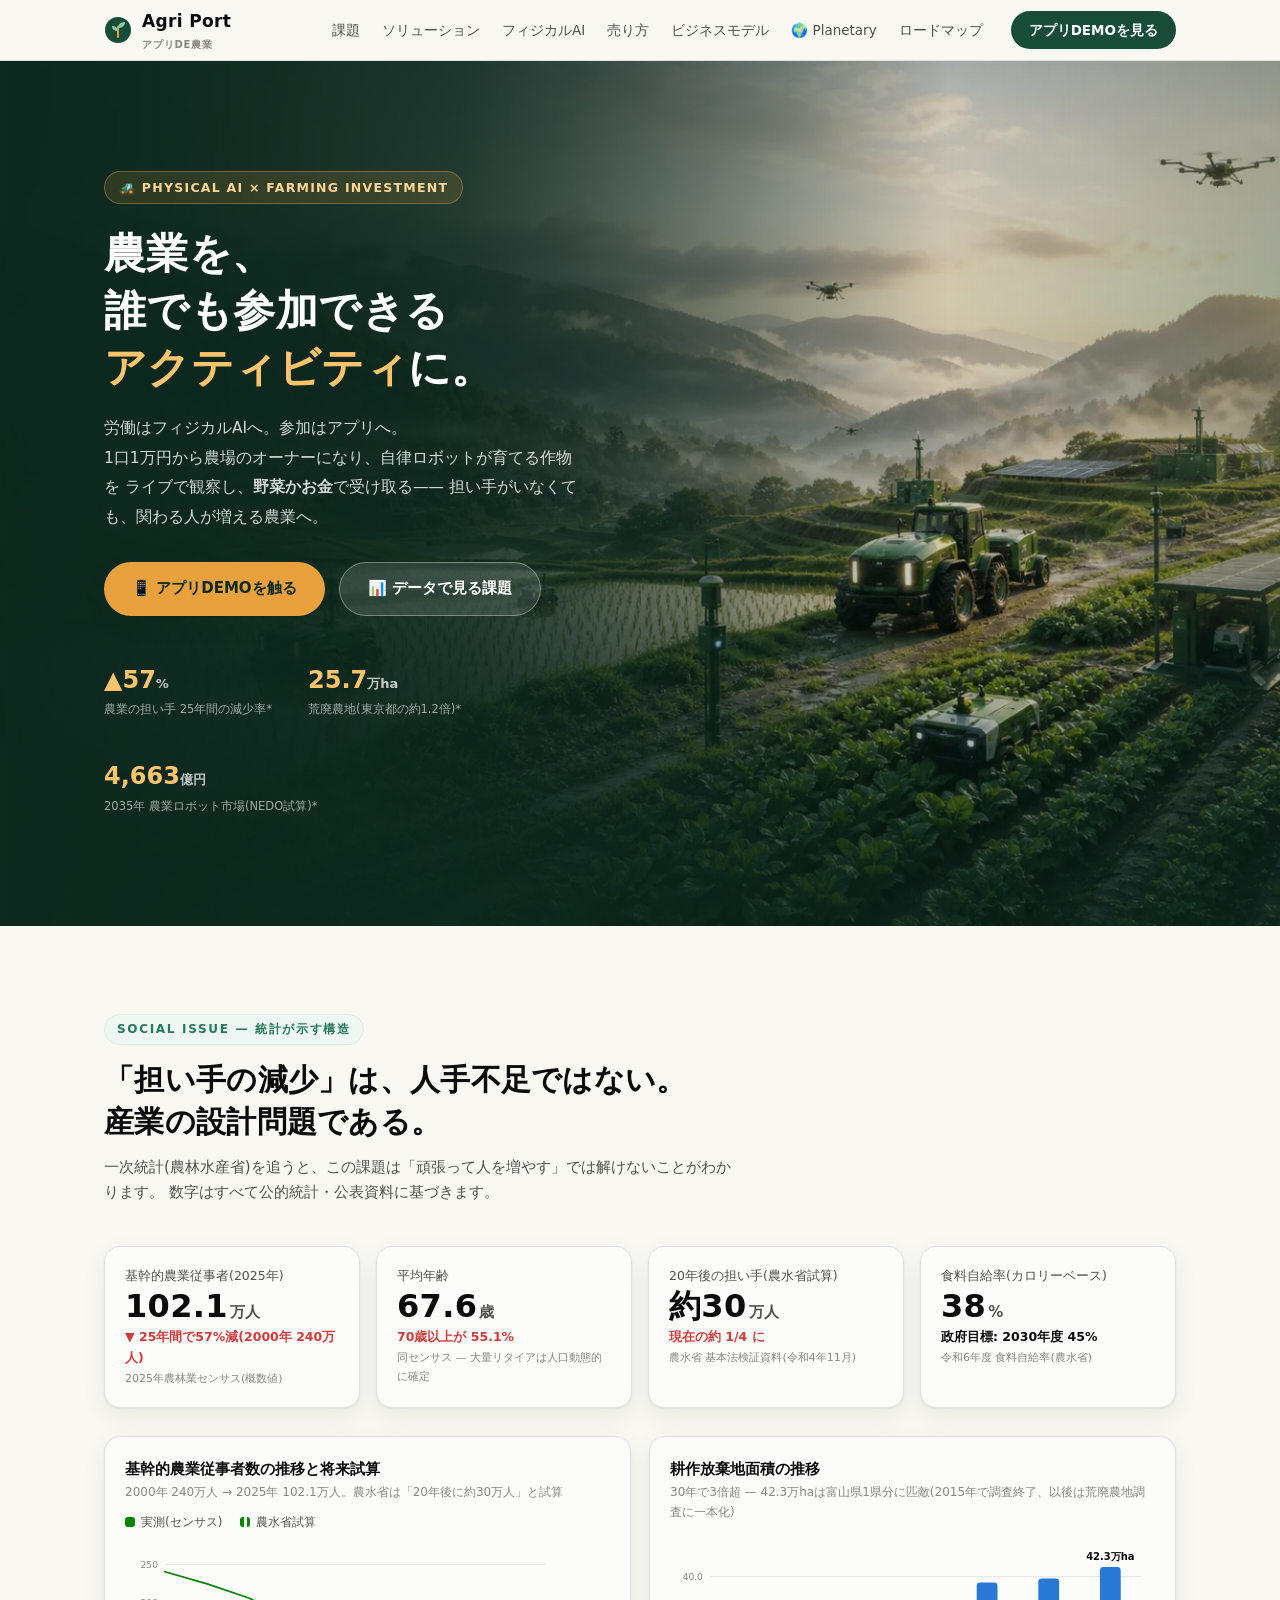
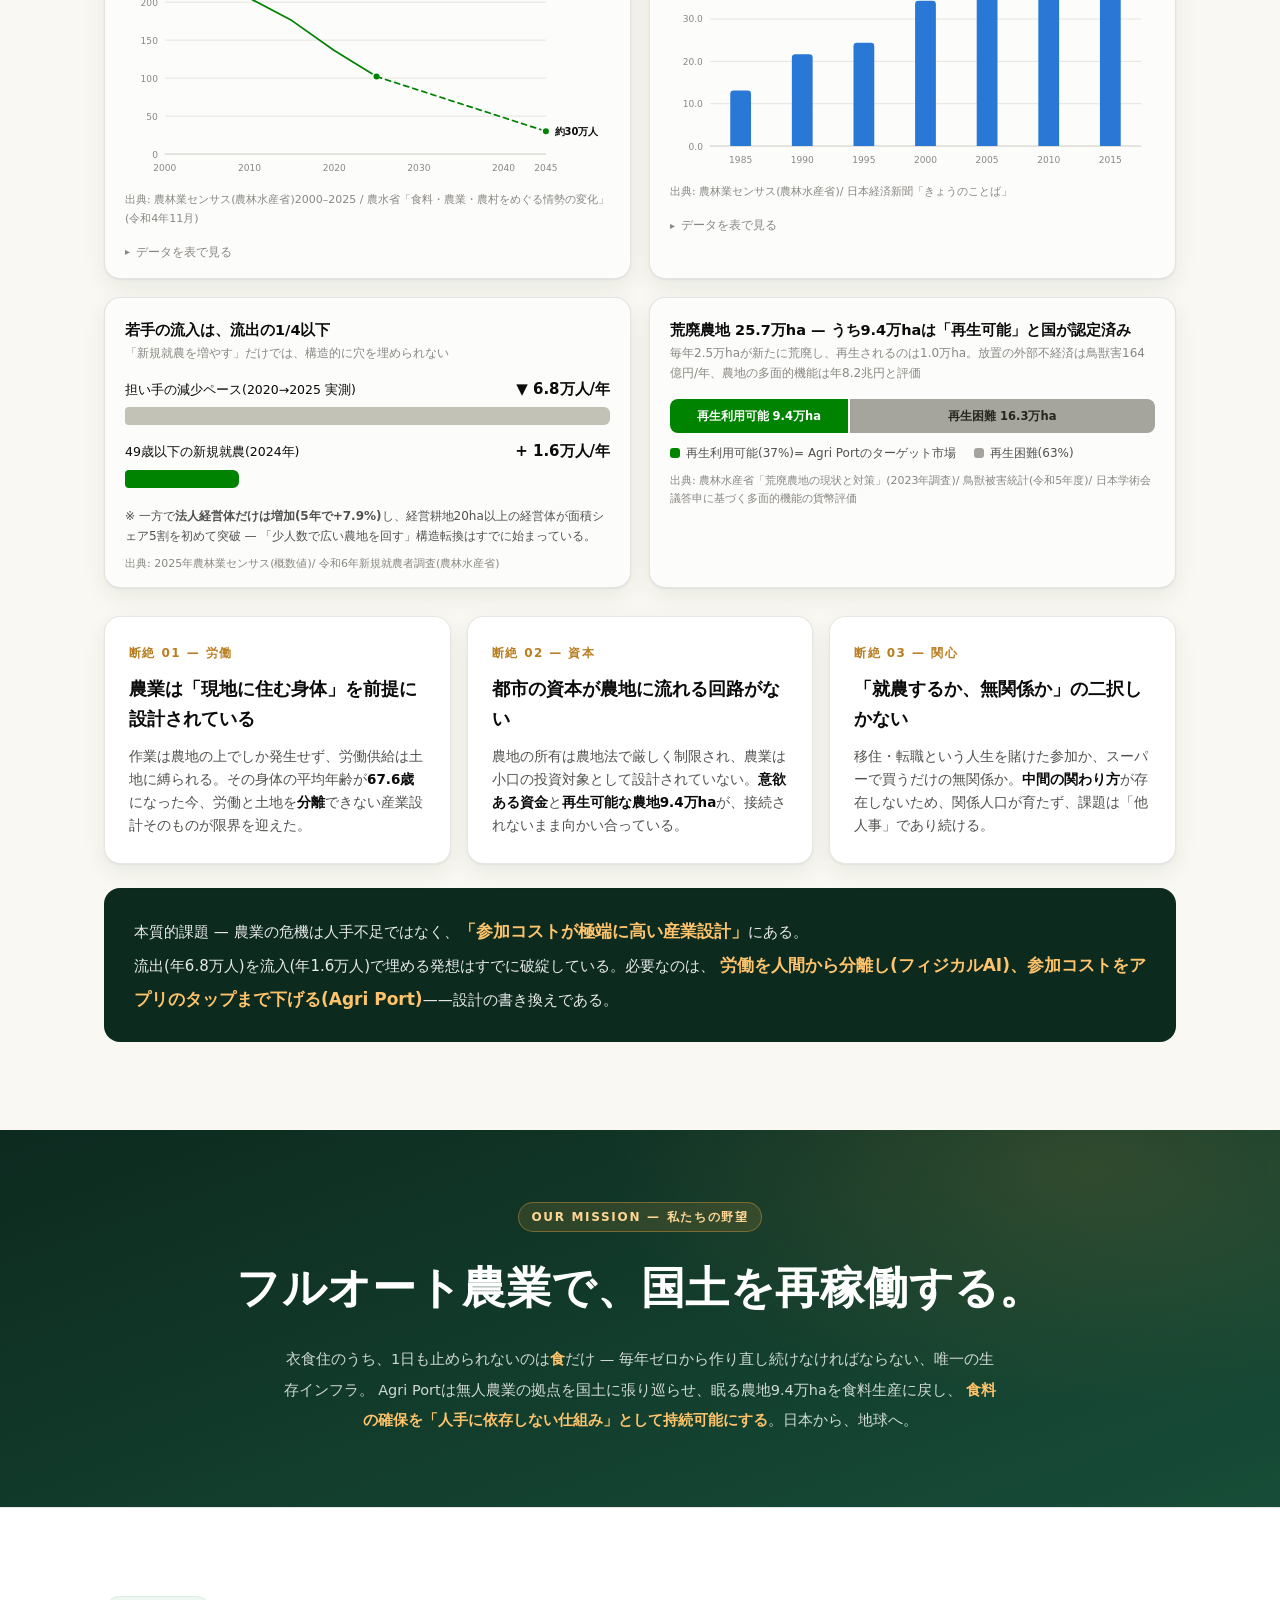
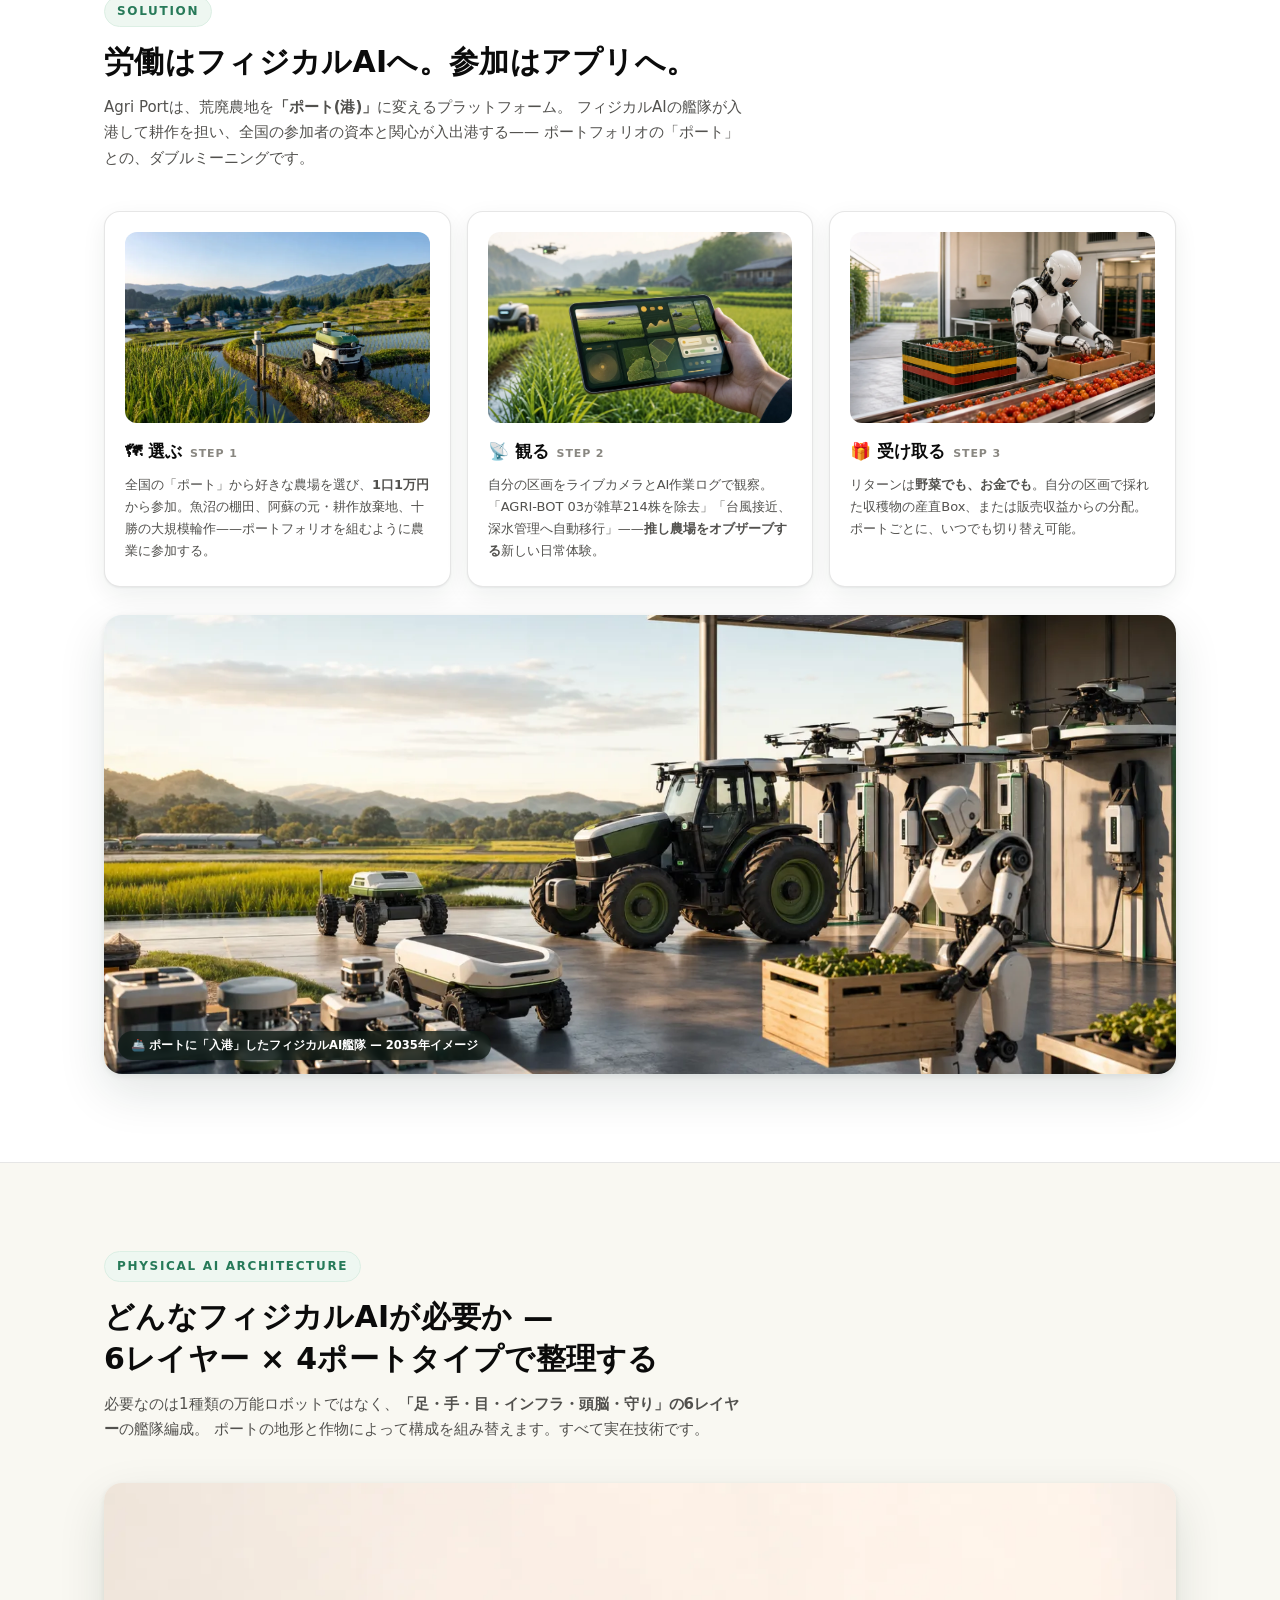
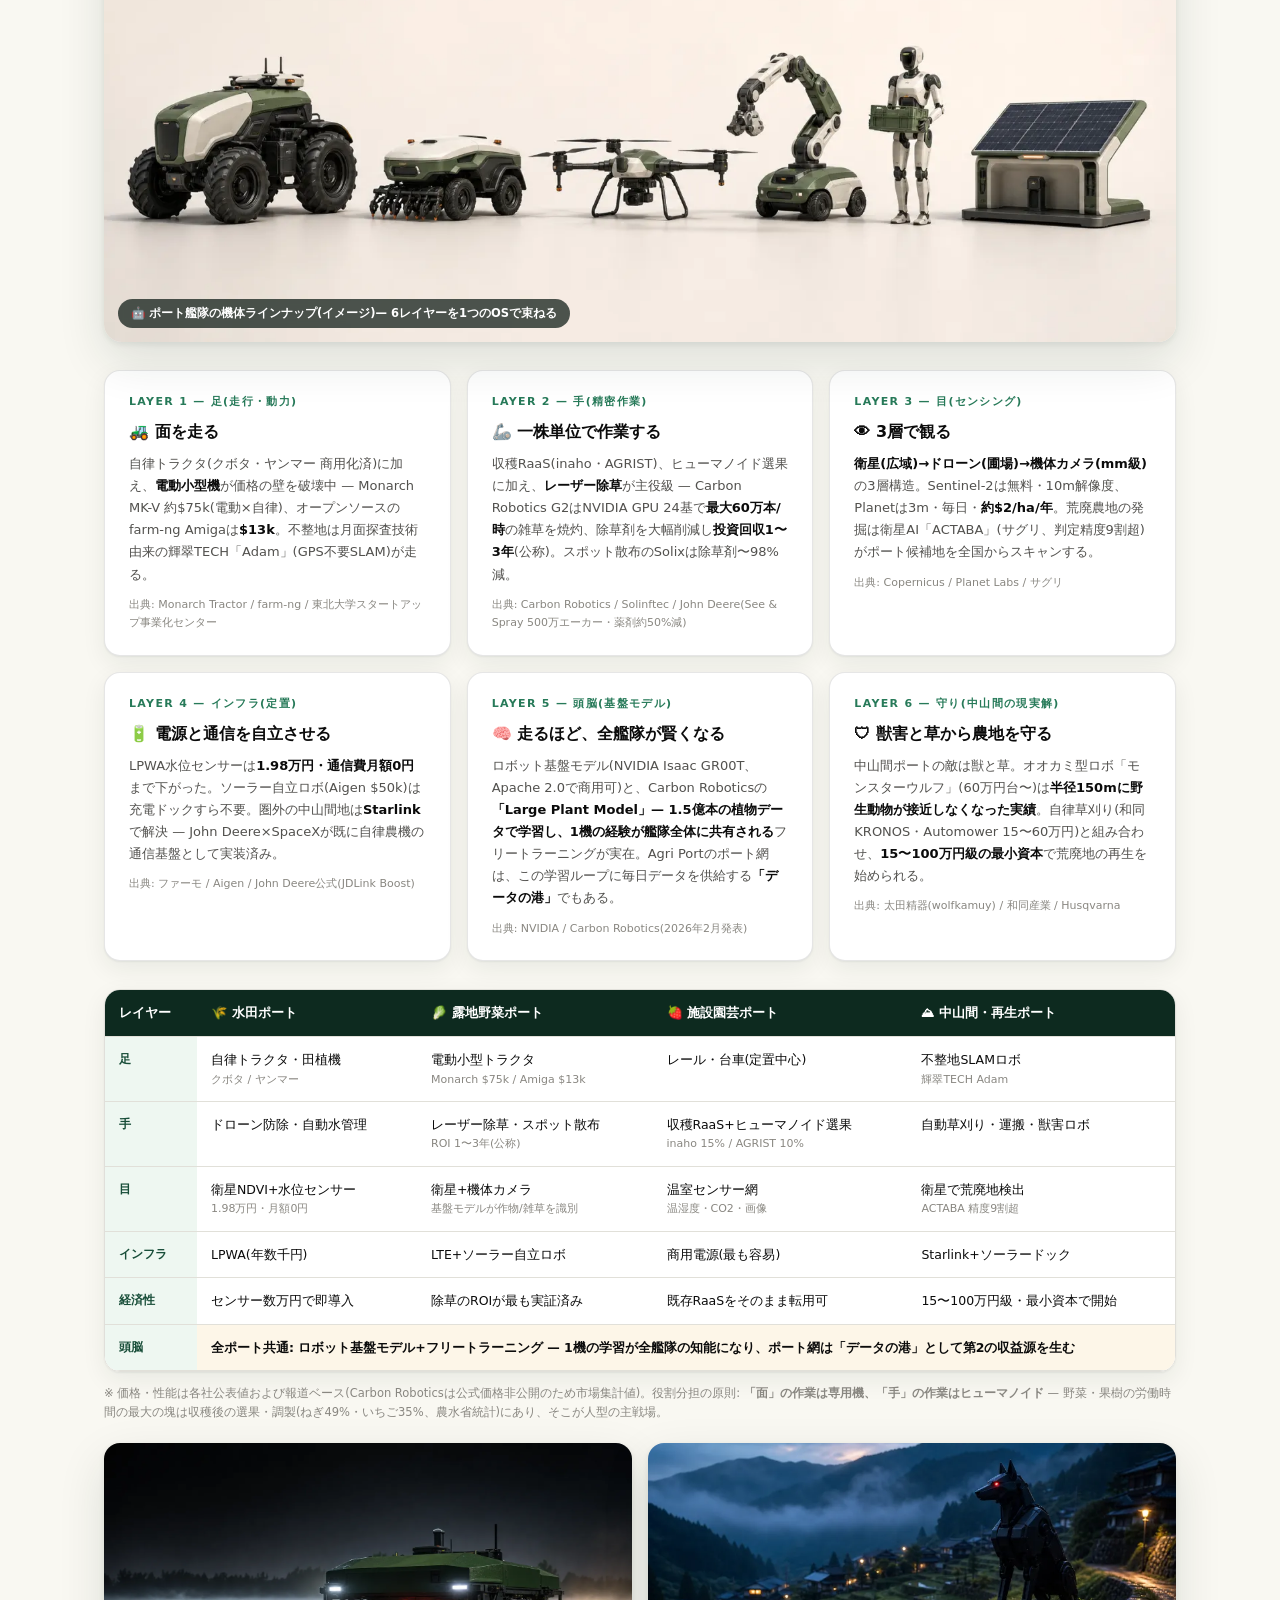
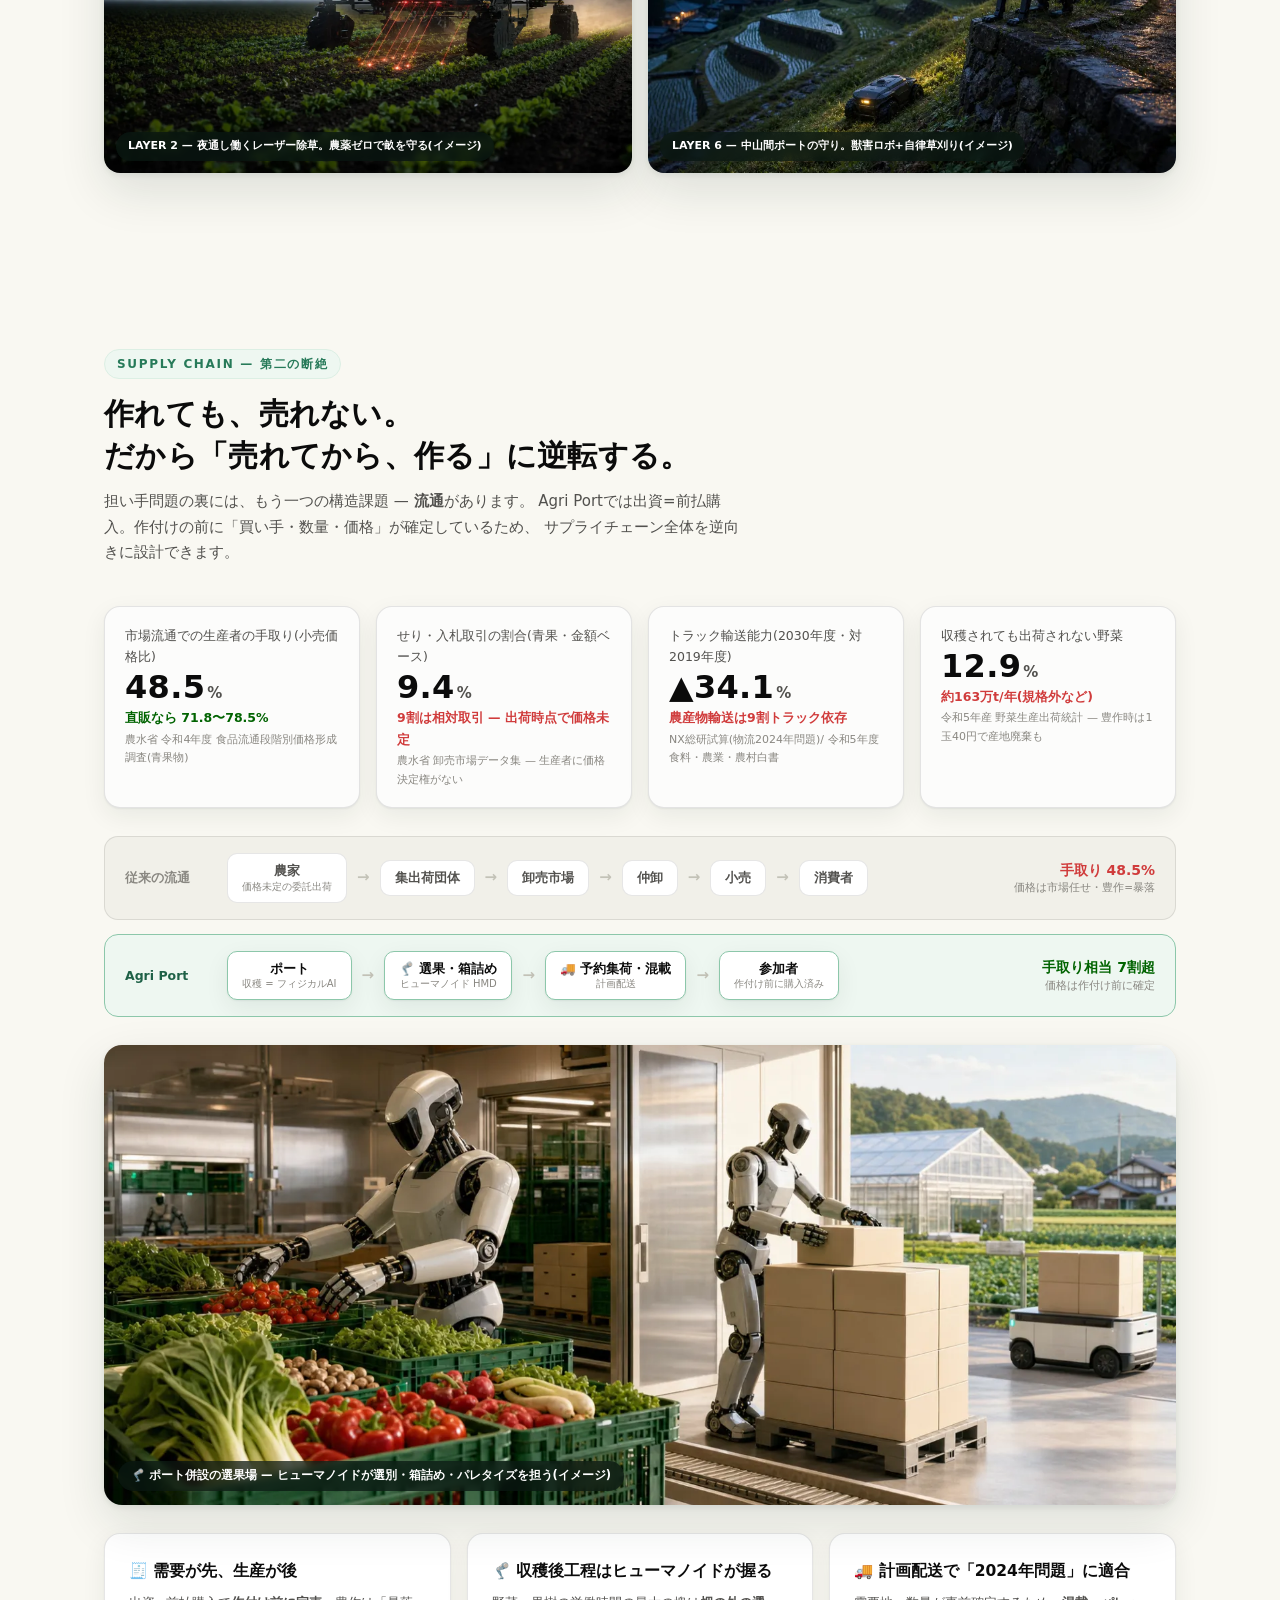
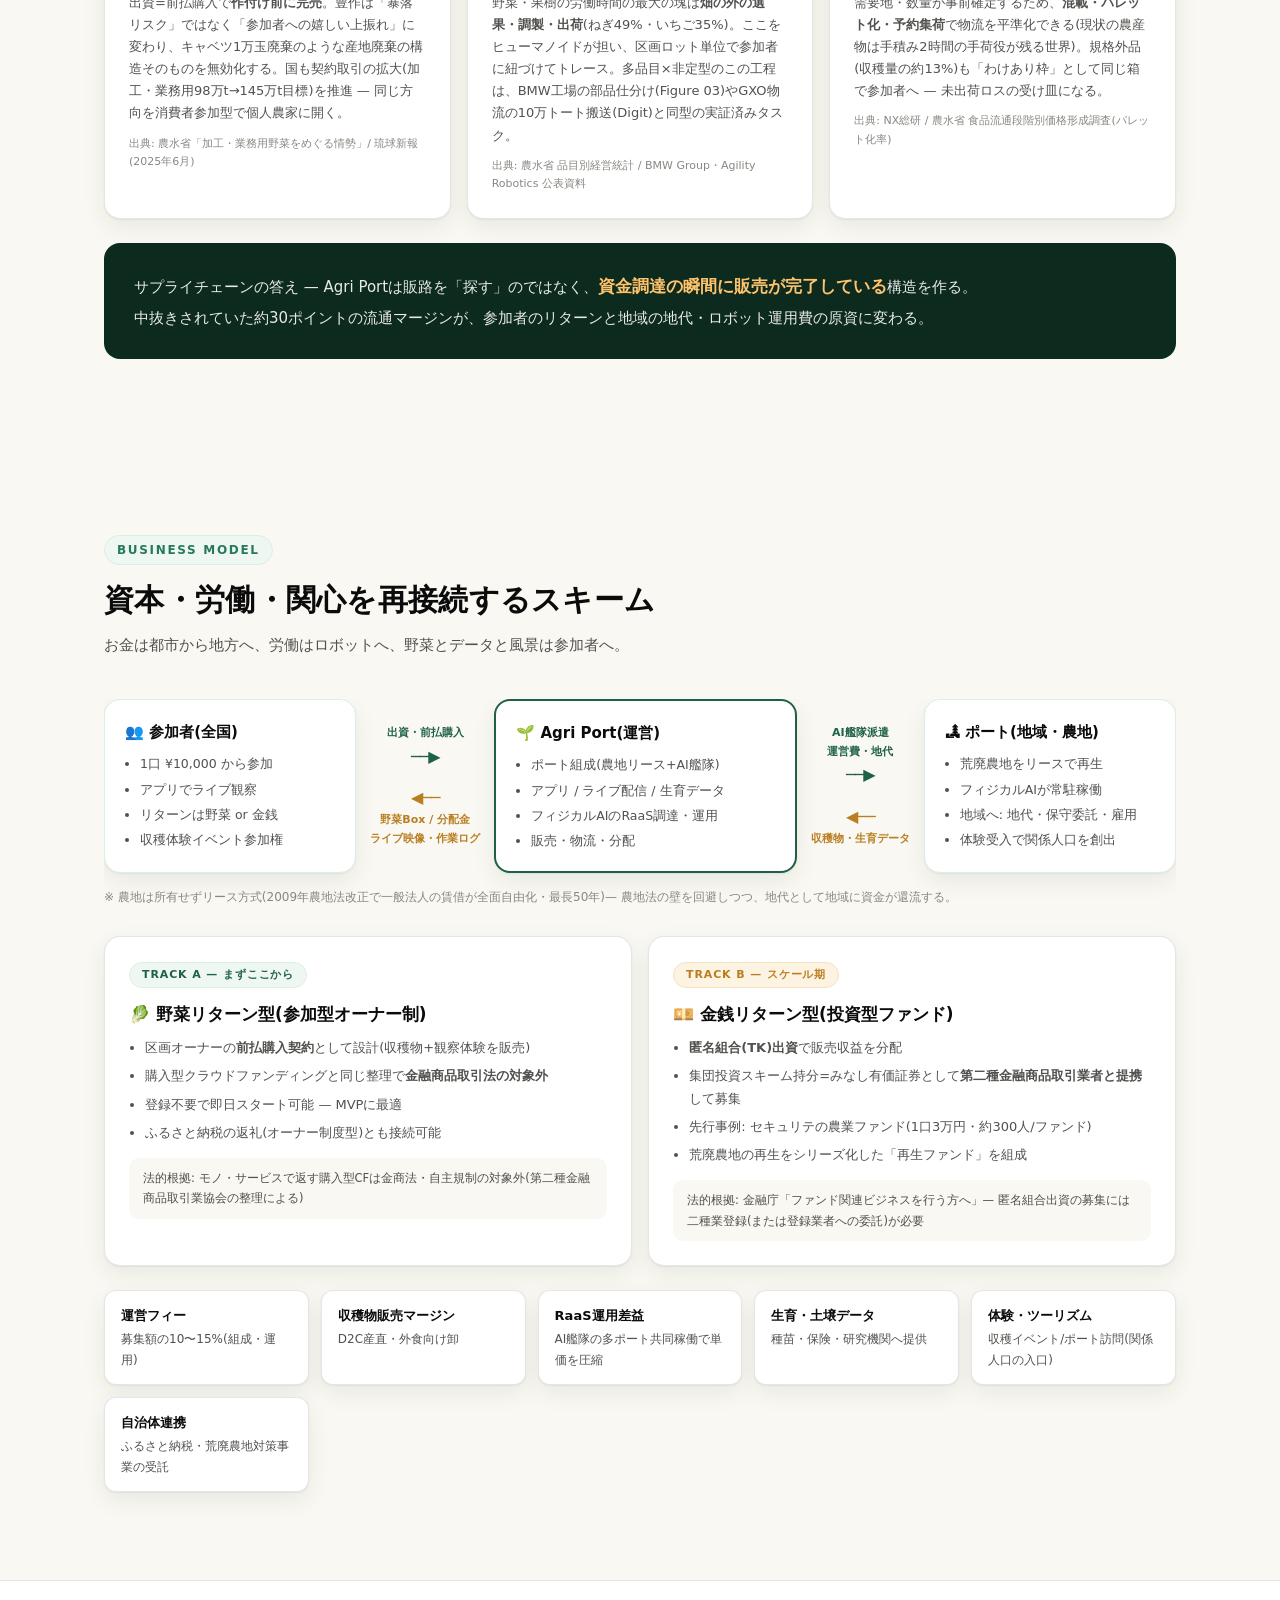
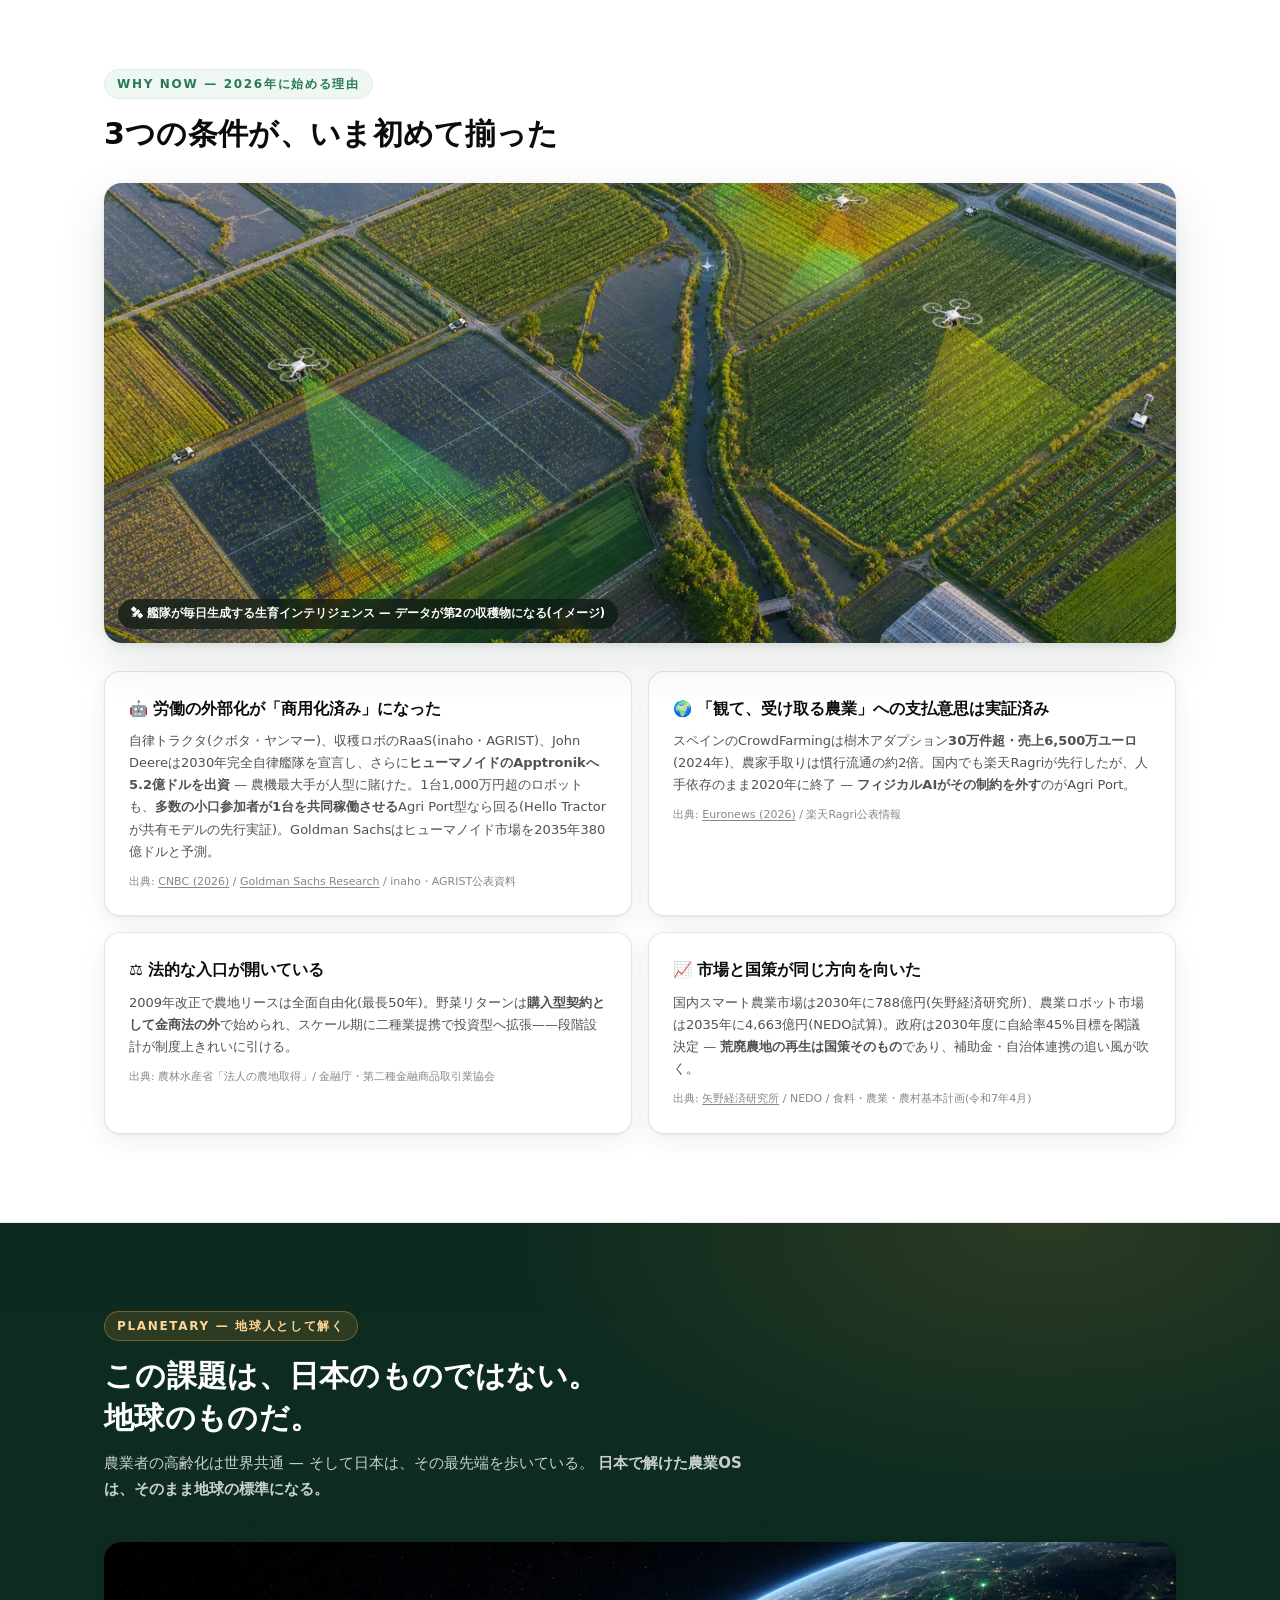
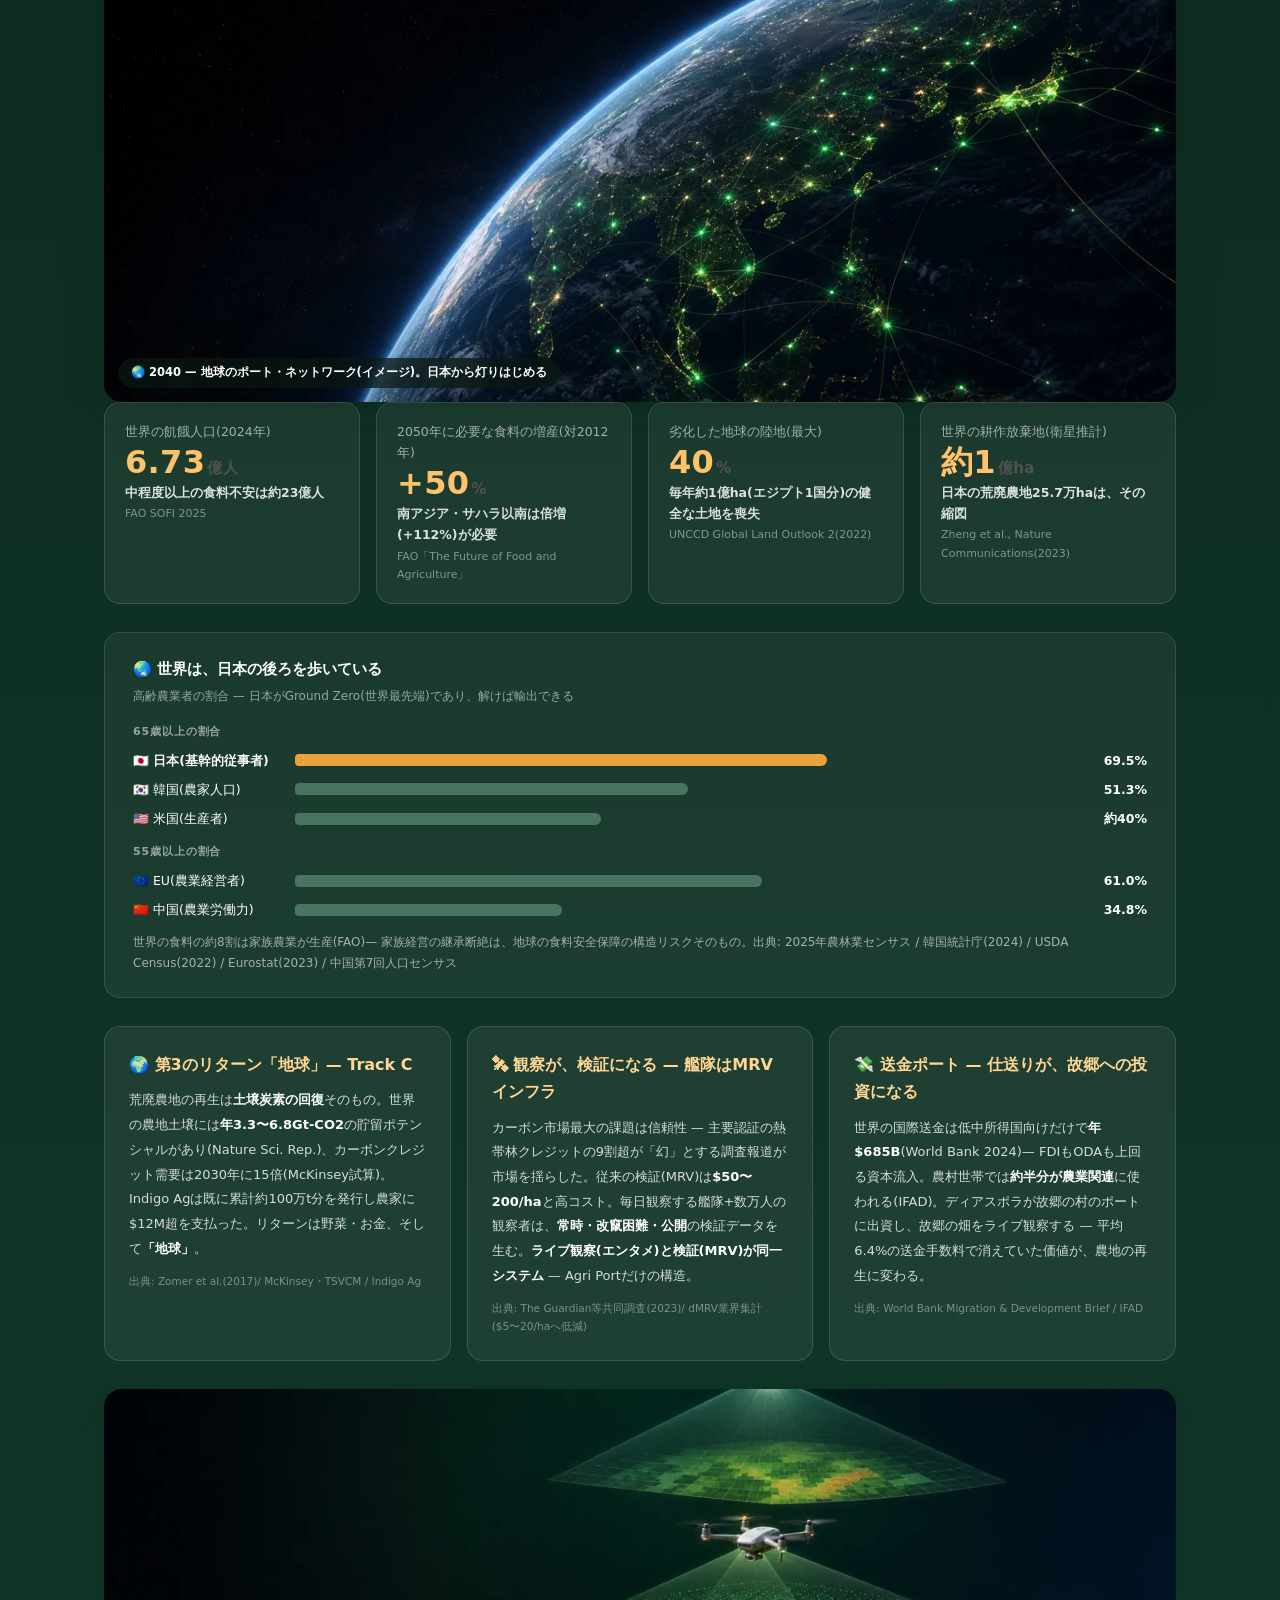
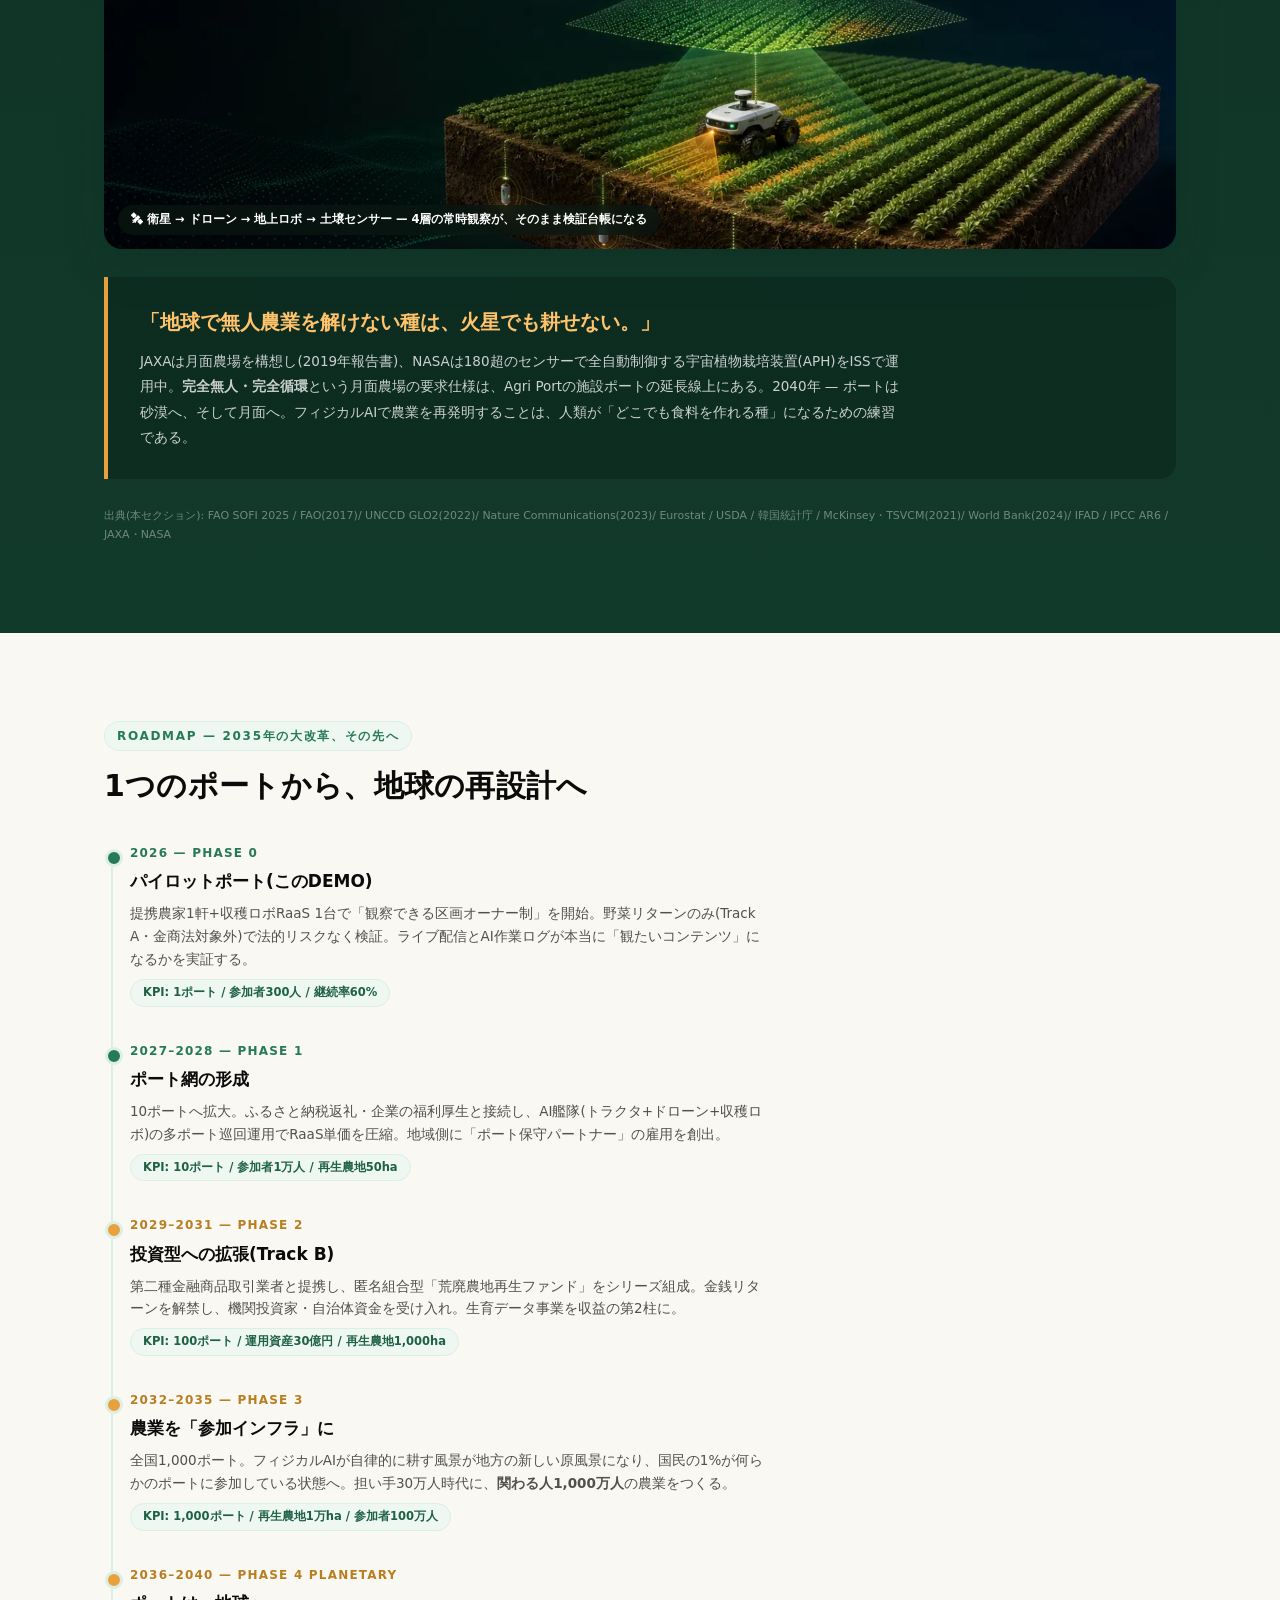
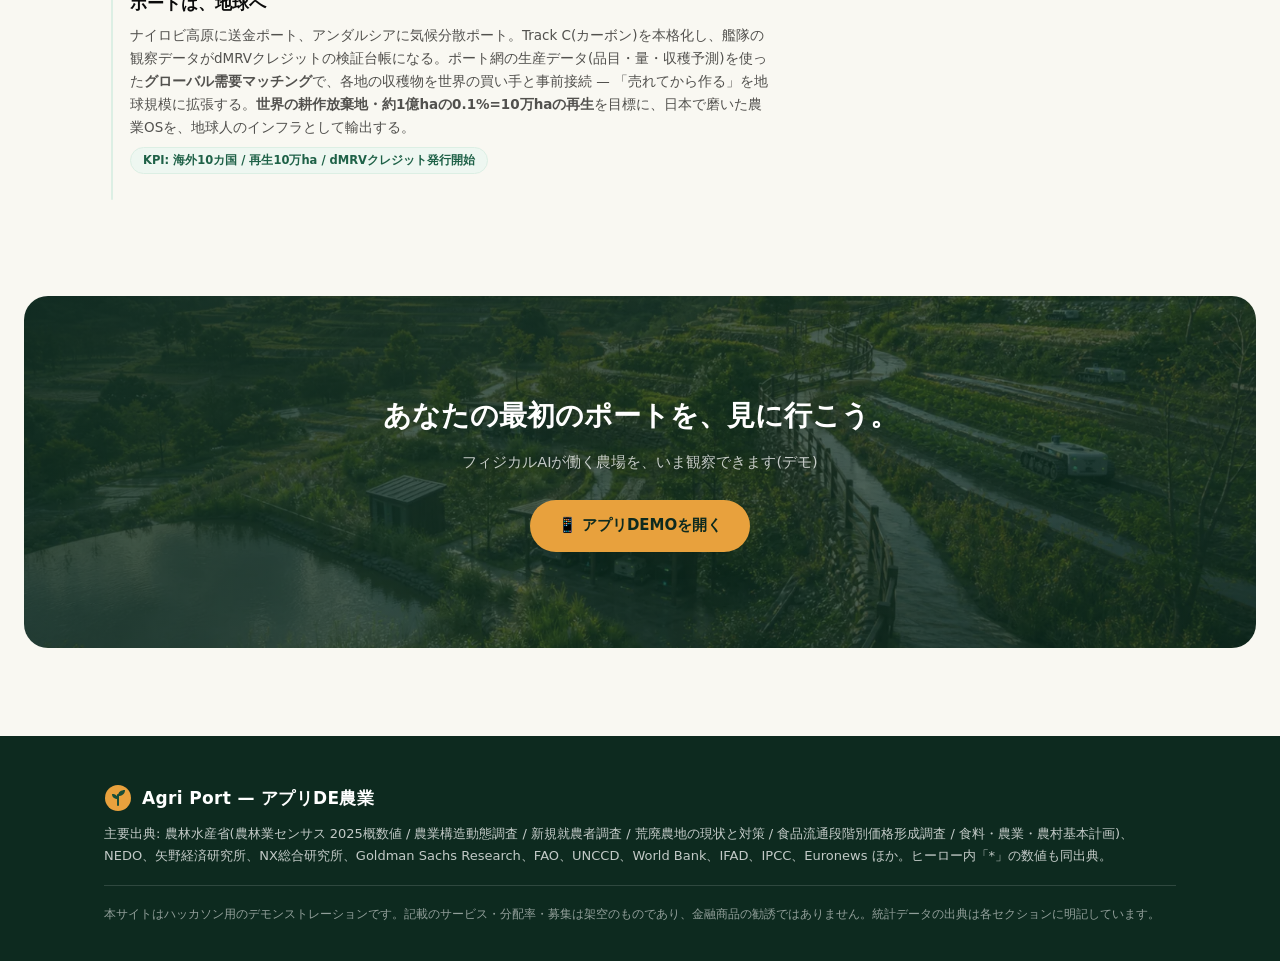
==== commit a6f7f3d2: "ピッチv2: 課題感とミッションを強化、チームスライド追加(全12枚) - S2 なぜ食か: 衣食住で唯一止められない食/毎年作り直す生存インフラ/飢餓6.73億人・+50%・輸入依存62% - S3" ====
--- a/index.html
+++ b/index.html
@@ -181,6 +181,17 @@
       流出(年6.8万人)を流入(年1.6万人)で埋める発想はすでに破綻している。必要なのは、
       <strong>労働を人間から分離し(フィジカルAI)、参加コストをアプリのタップまで下げる(Agri Port)</strong>——設計の書き換えである。
     </div>
+  </div>
+</section>
+
+<!-- ================= MISSION ================= -->
+<section class="mission-band">
+  <div class="wrap">
+    <span class="kicker">OUR MISSION — 私たちの野望</span>
+    <h2>フルオート農業で、国土を再稼働する。</h2>
+    <p>衣食住のうち、1日も止められないのは<strong>食</strong>だけ — 毎年ゼロから作り直し続けなければならない、唯一の生存インフラ。
+    Agri Portは無人農業の拠点を国土に張り巡らせ、眠る農地9.4万haを食料生産に戻し、
+    <strong>食料の確保を「人手に依存しない仕組み」として持続可能にする</strong>。日本から、地球へ。</p>
   </div>
 </section>
 
--- a/assets/landing.css
+++ b/assets/landing.css
@@ -273,6 +273,18 @@
   border: 1px solid var(--green-100); border-radius: 999px; padding: 3px 12px;
 }
 
+/* ---------- Mission band ---------- */
+.mission-band {
+  background:
+    radial-gradient(800px 400px at 85% 10%, rgba(232, 161, 61, 0.14), transparent 60%),
+    linear-gradient(160deg, #0d2a1f, #174d38);
+  color: #fff; padding: 72px 0; text-align: center;
+}
+.mission-band .kicker { background: rgba(232, 161, 61, 0.14); border-color: rgba(232, 161, 61, 0.4); color: #ffd694; }
+.mission-band h2 { font-size: clamp(28px, 3.4vw, 44px); font-weight: 800; margin: 6px 0 18px; letter-spacing: 0.01em; }
+.mission-band p { max-width: 720px; margin: 0 auto; font-size: 14.5px; line-height: 2.1; color: rgba(255, 255, 255, 0.8); }
+.mission-band p strong { color: #ffc46b; }
+
 /* ---------- Physical AI architecture ---------- */
 .layer-grid {
   display: grid; grid-template-columns: repeat(auto-fit, minmax(340px, 1fr));
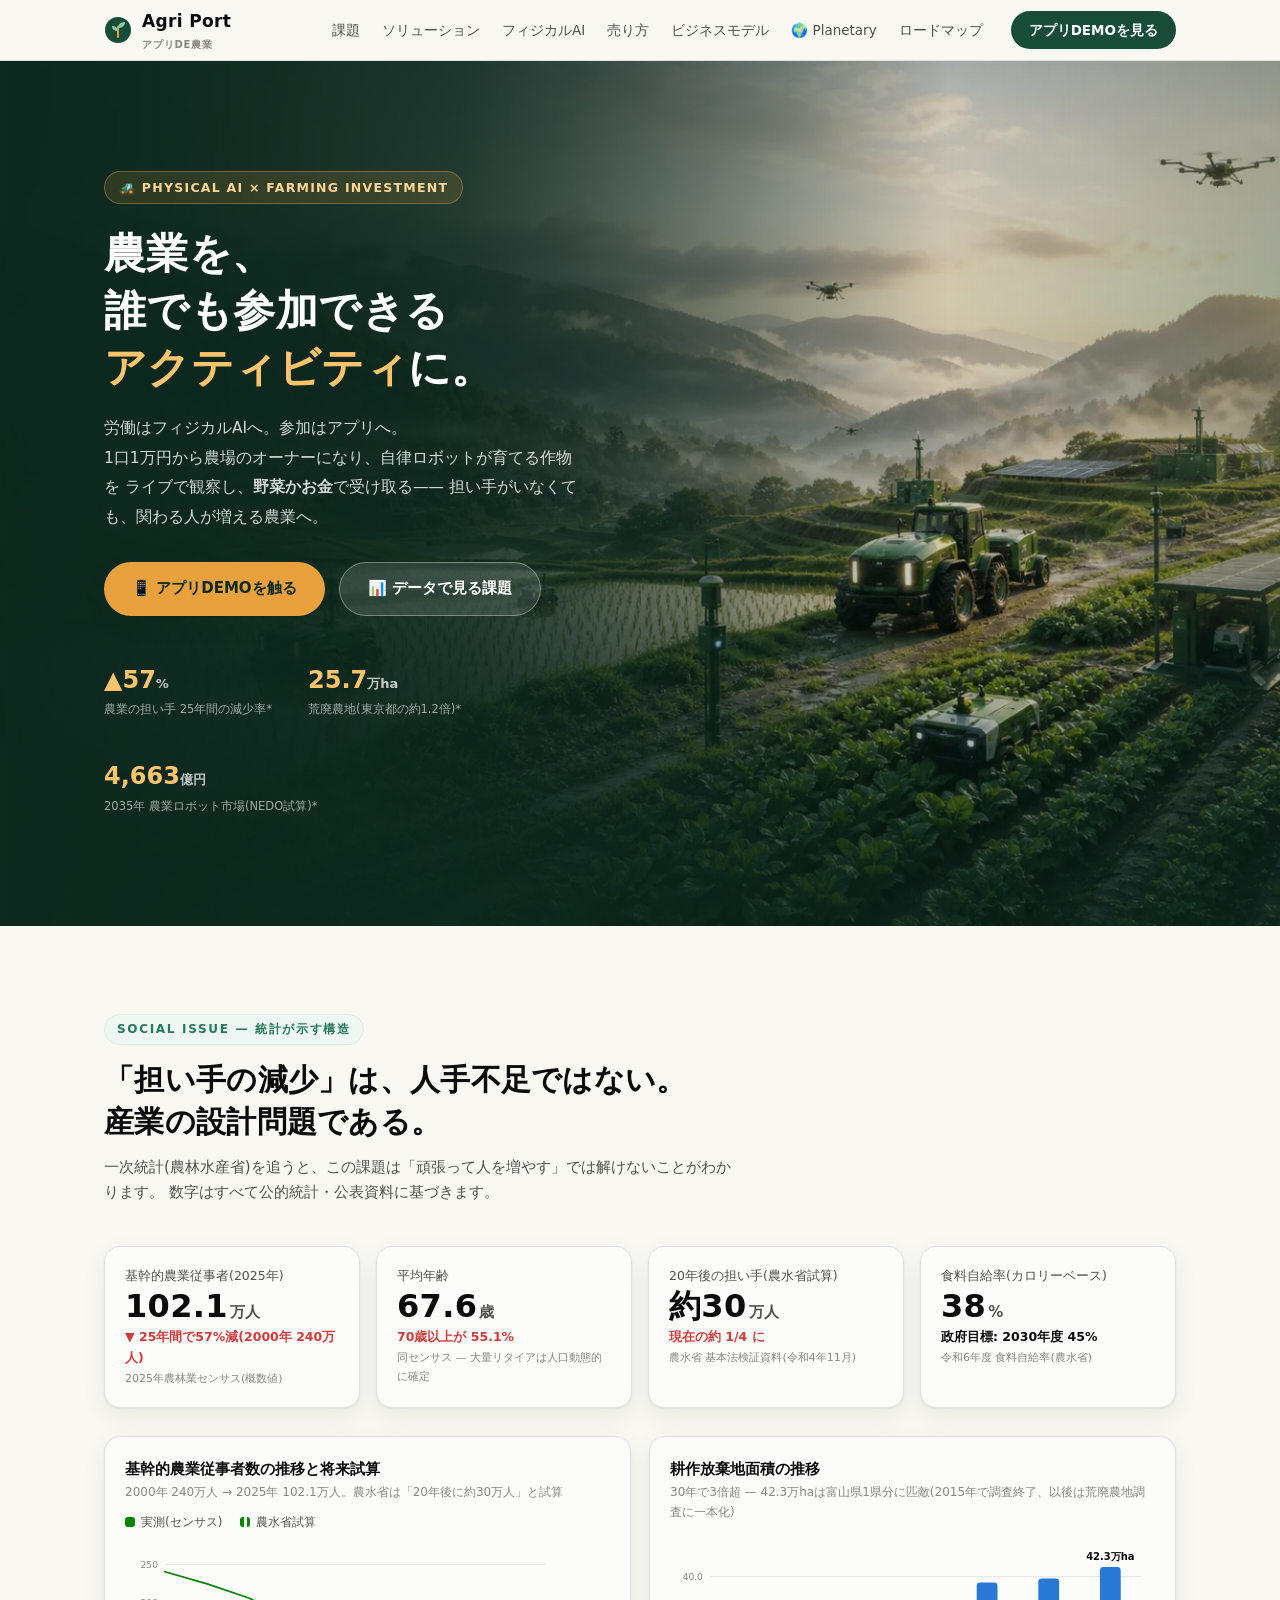
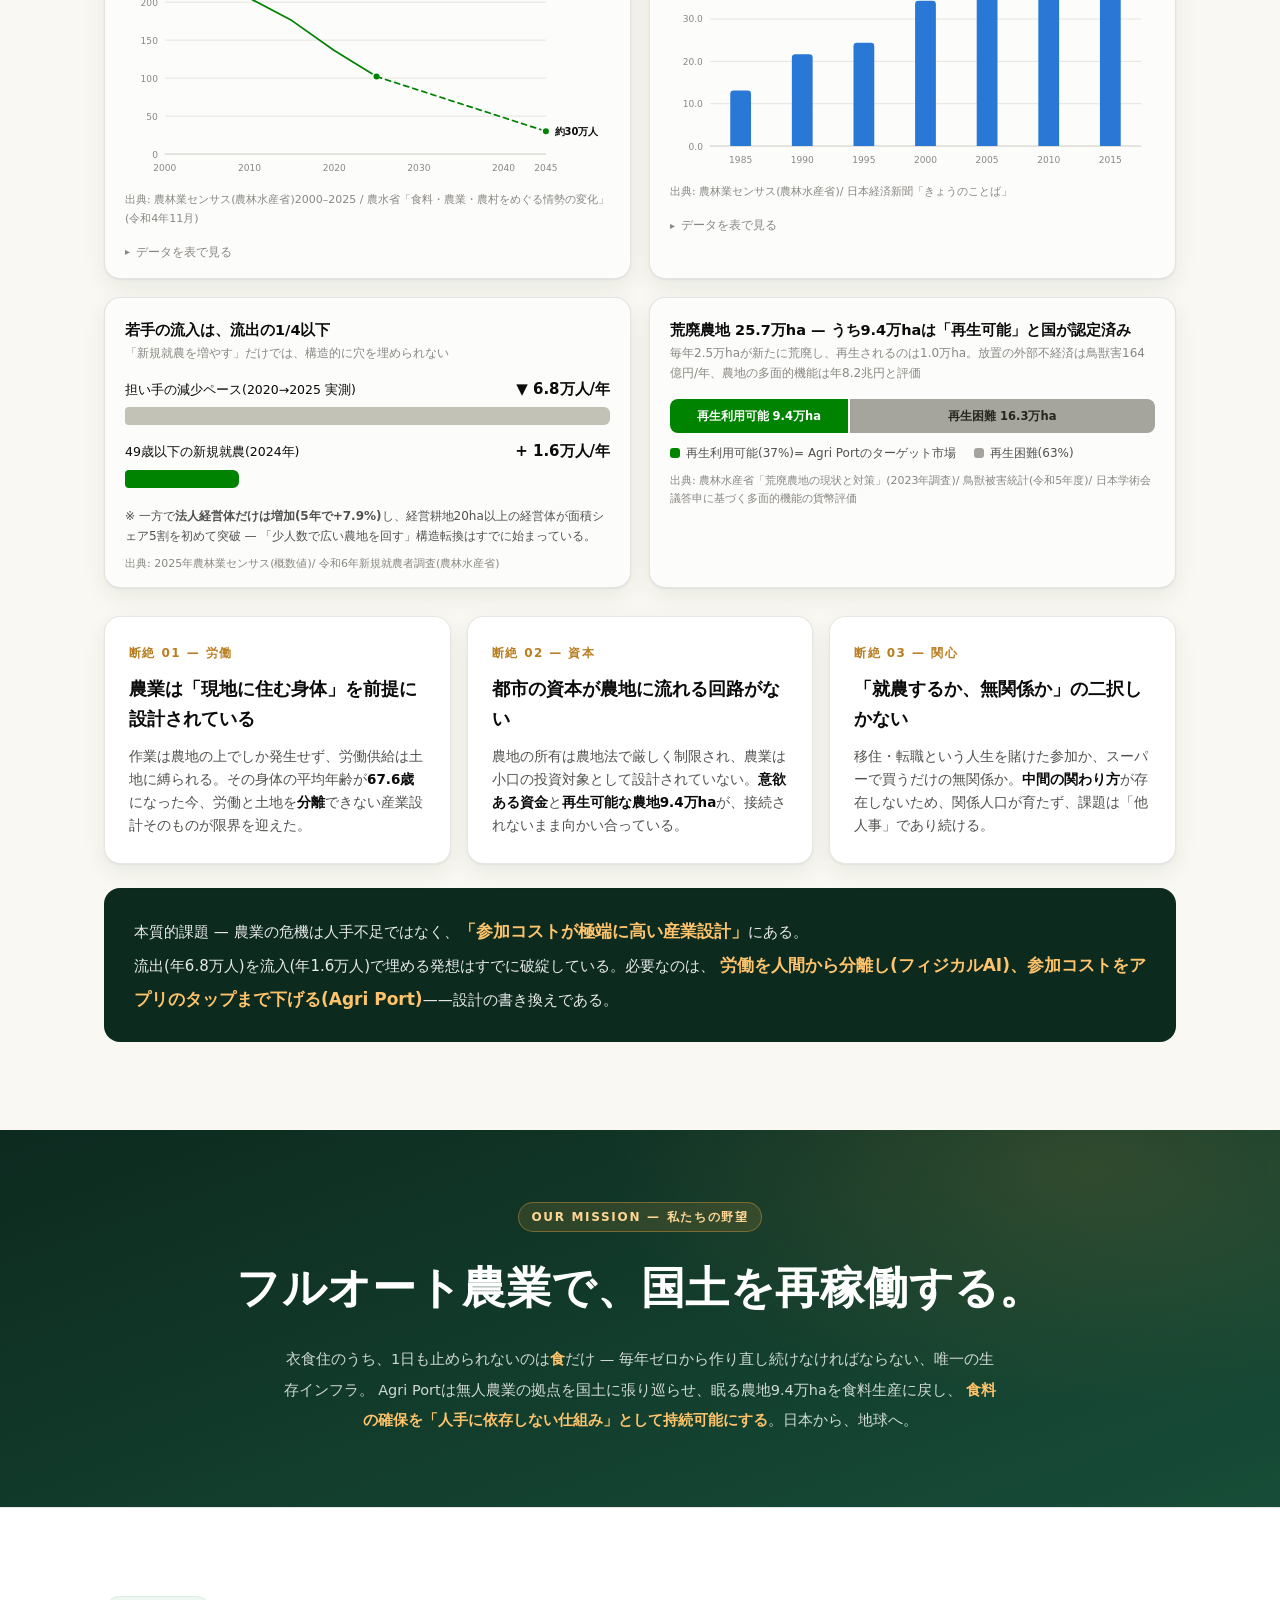
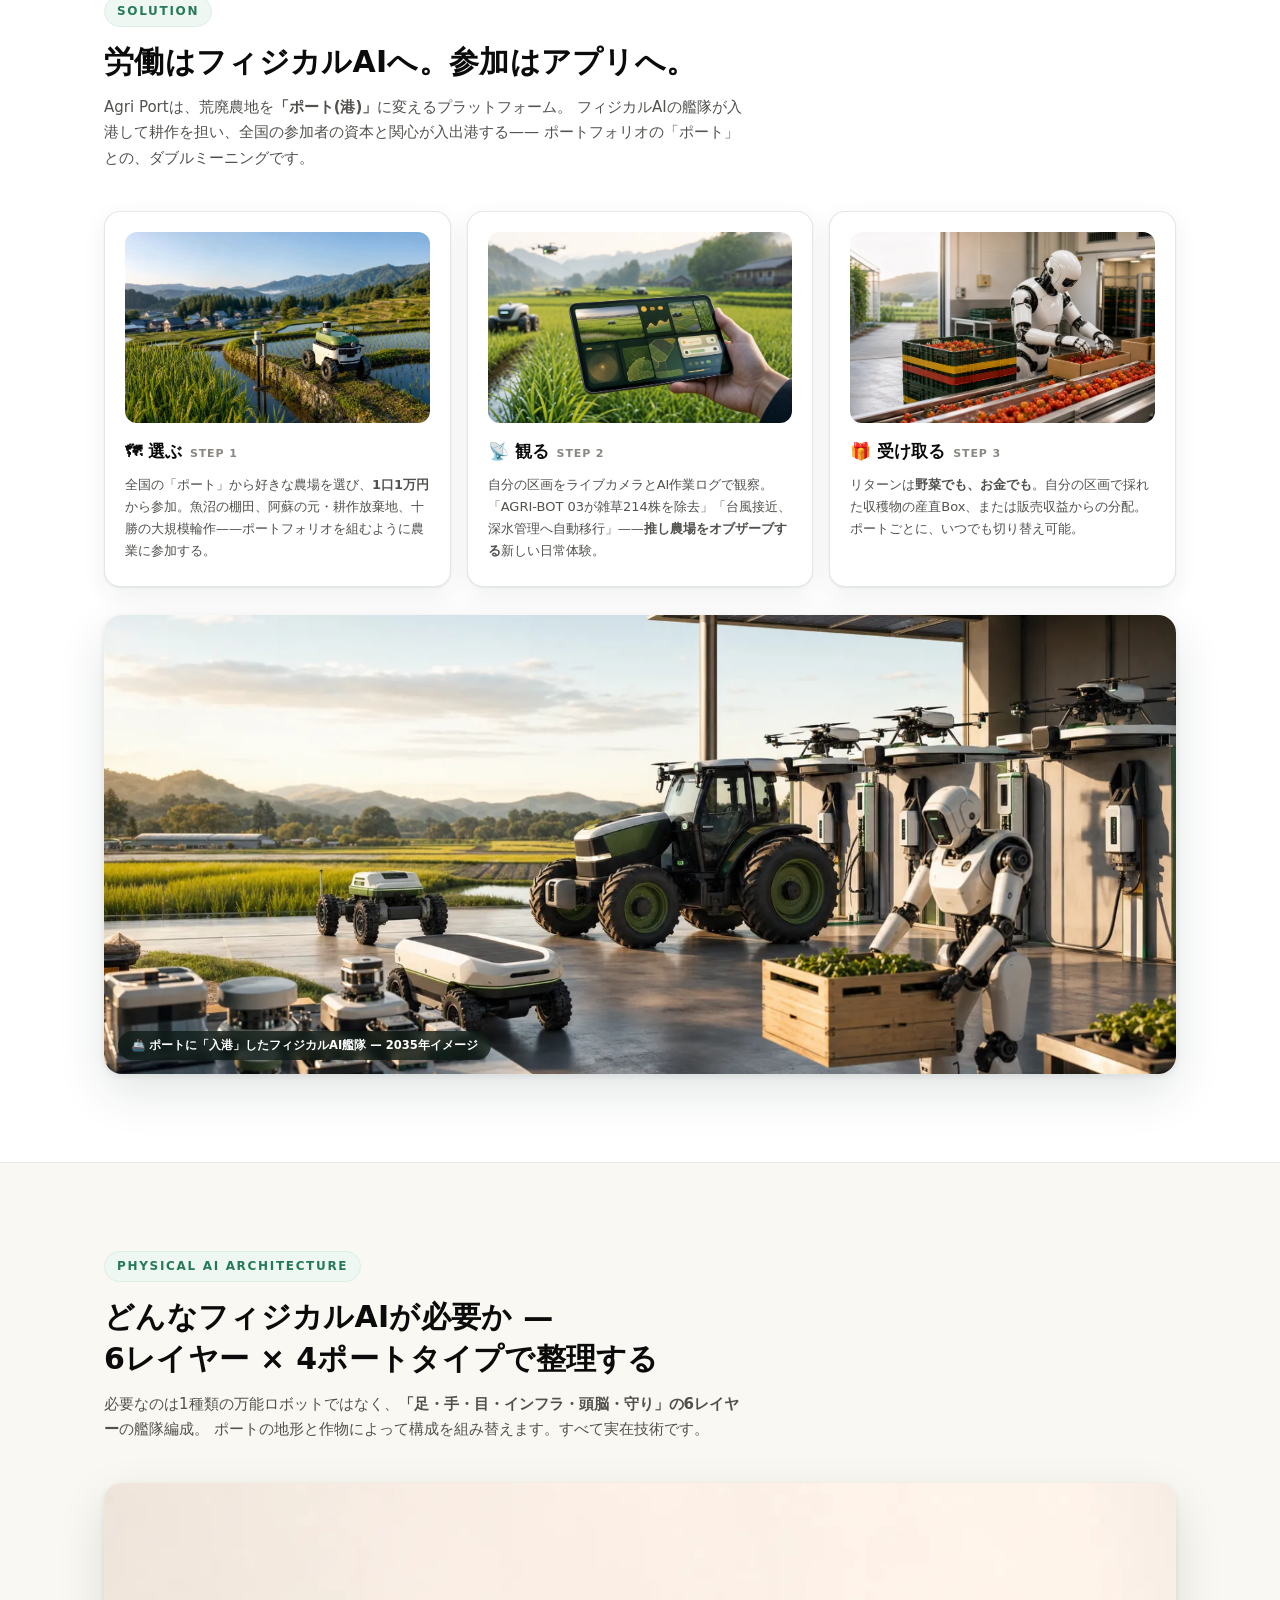
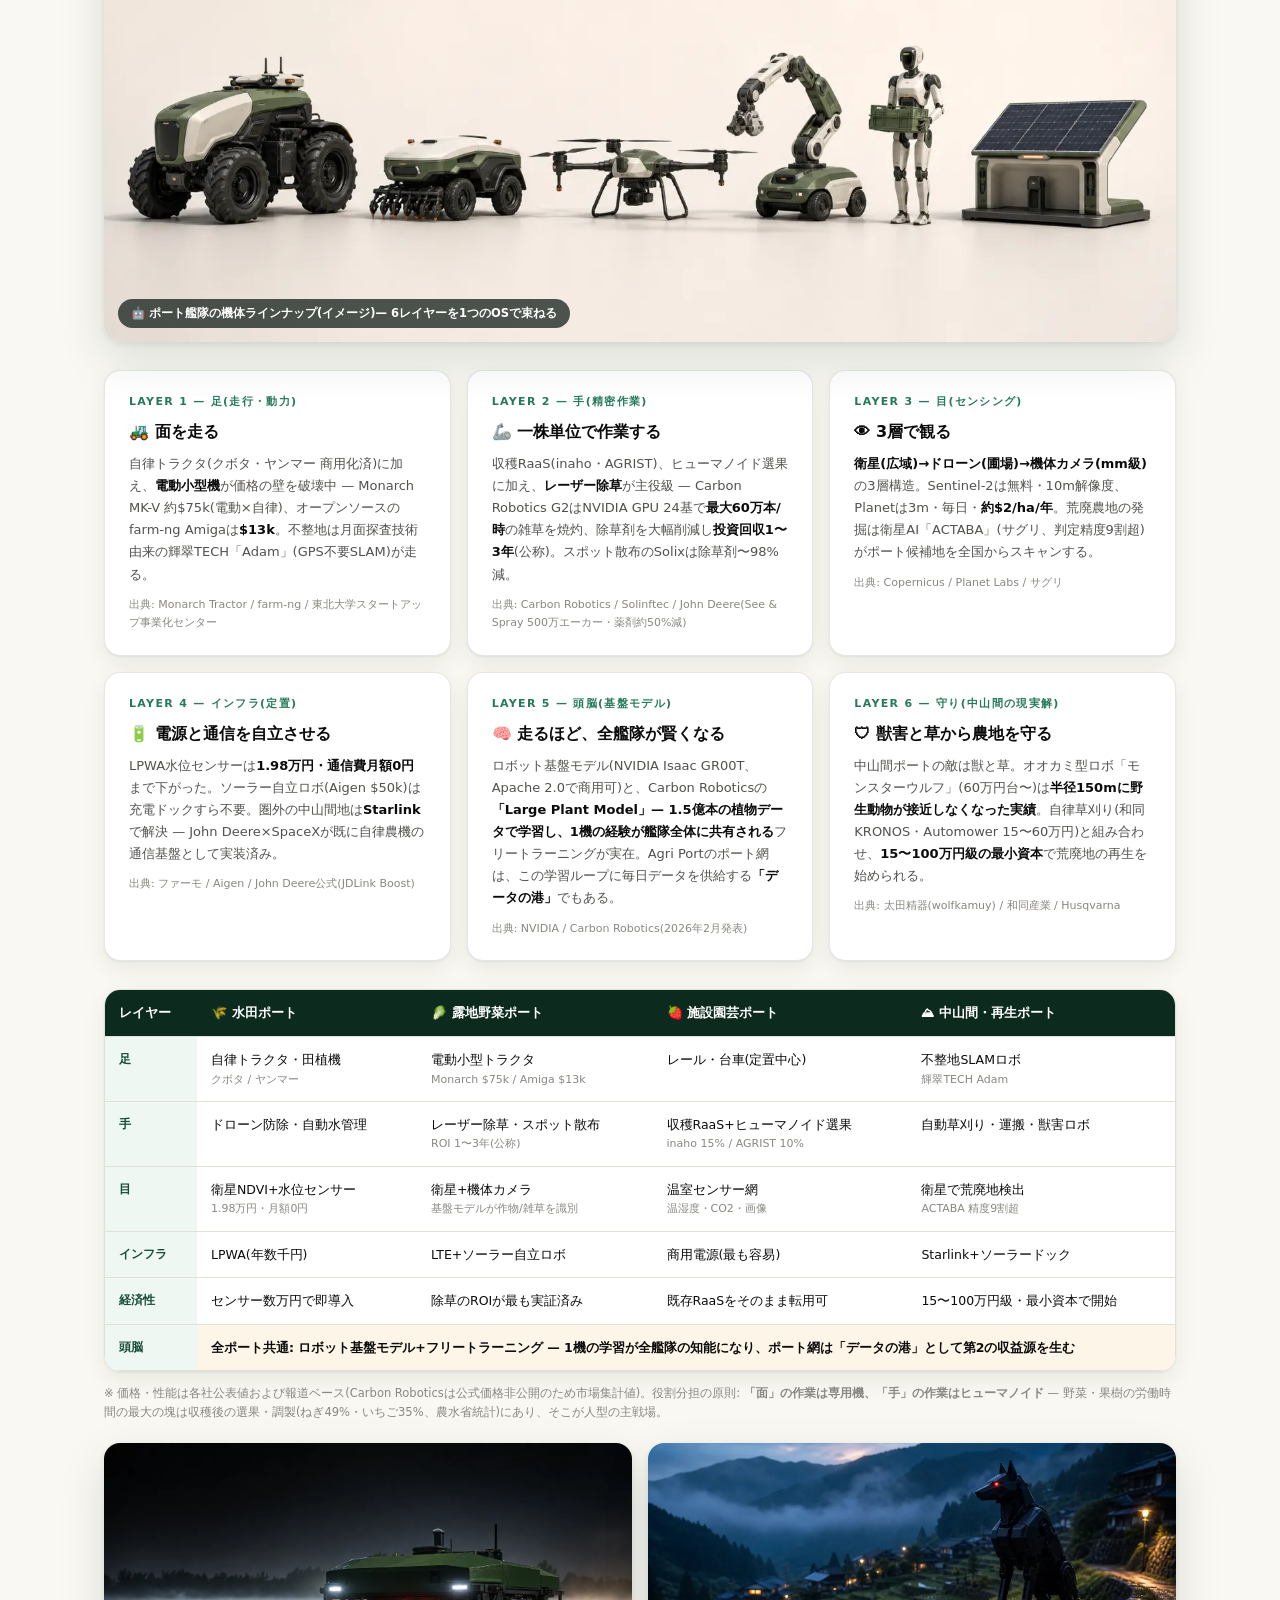
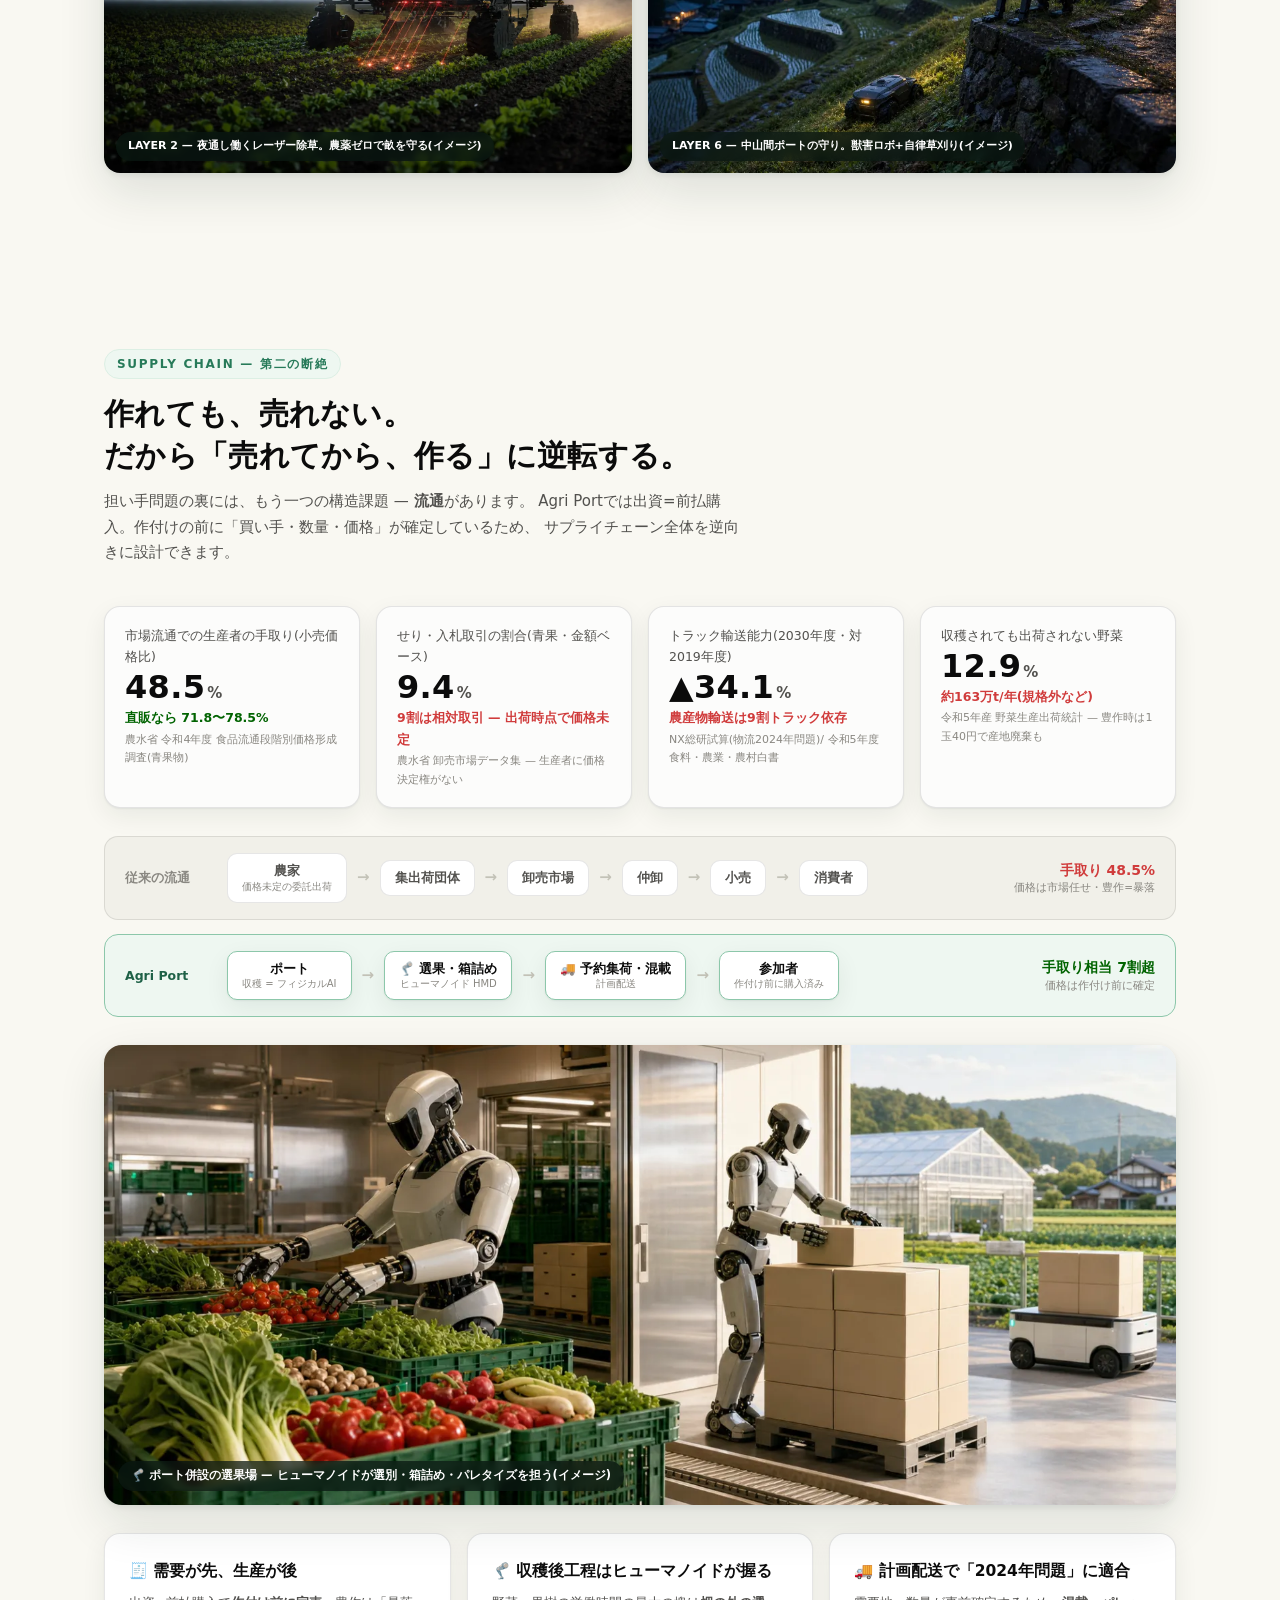
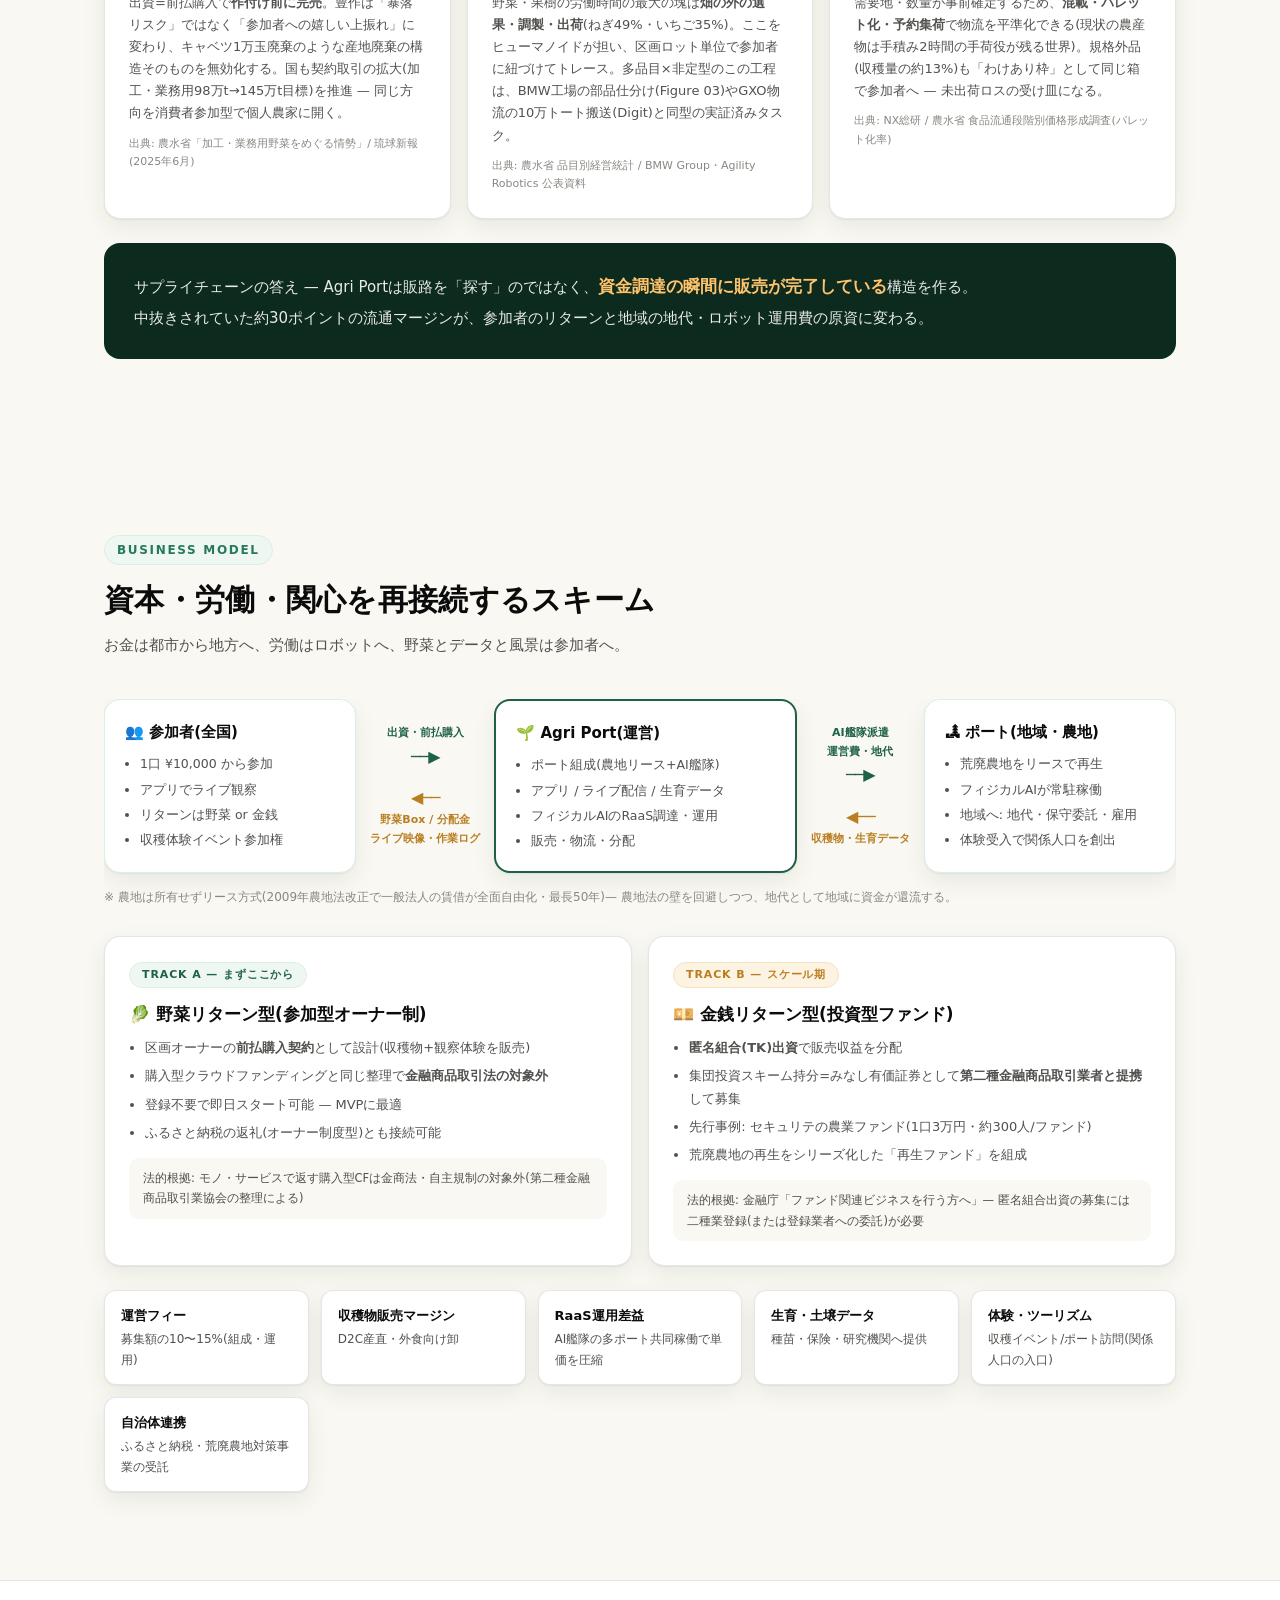
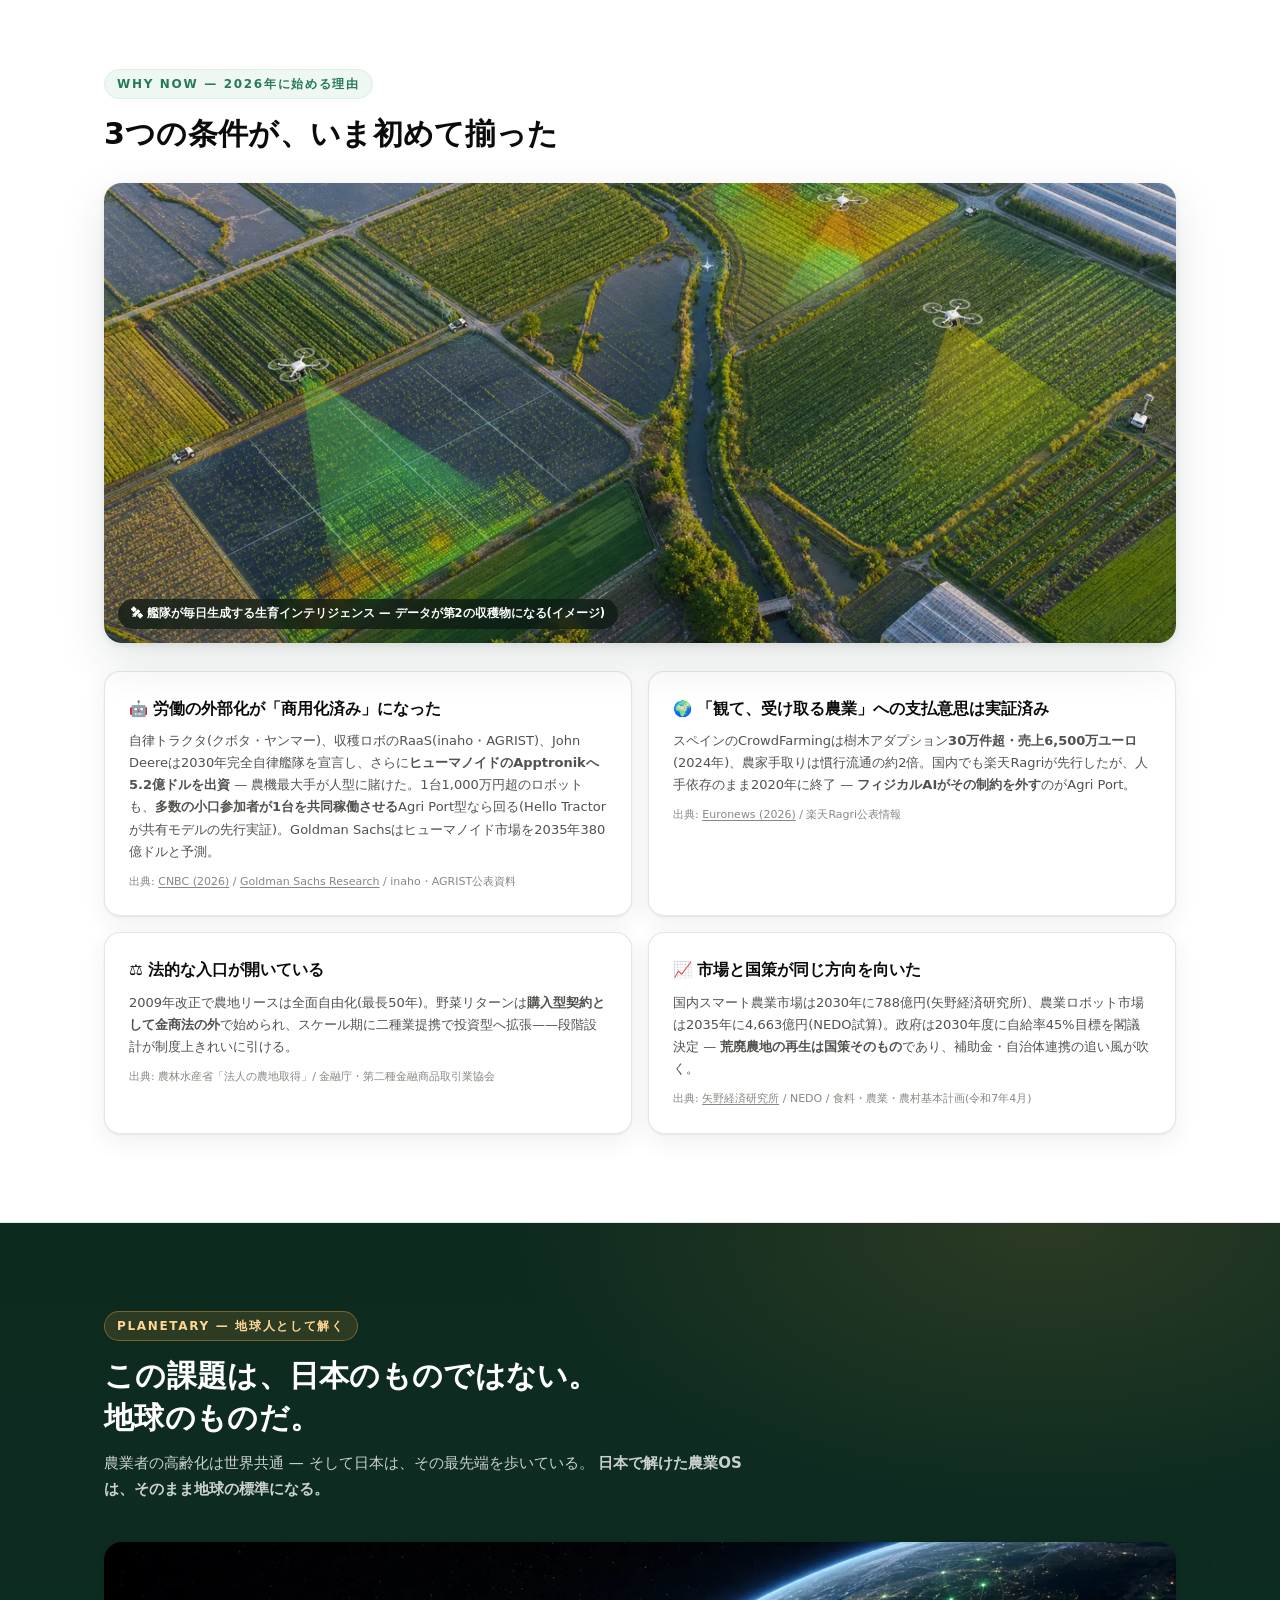
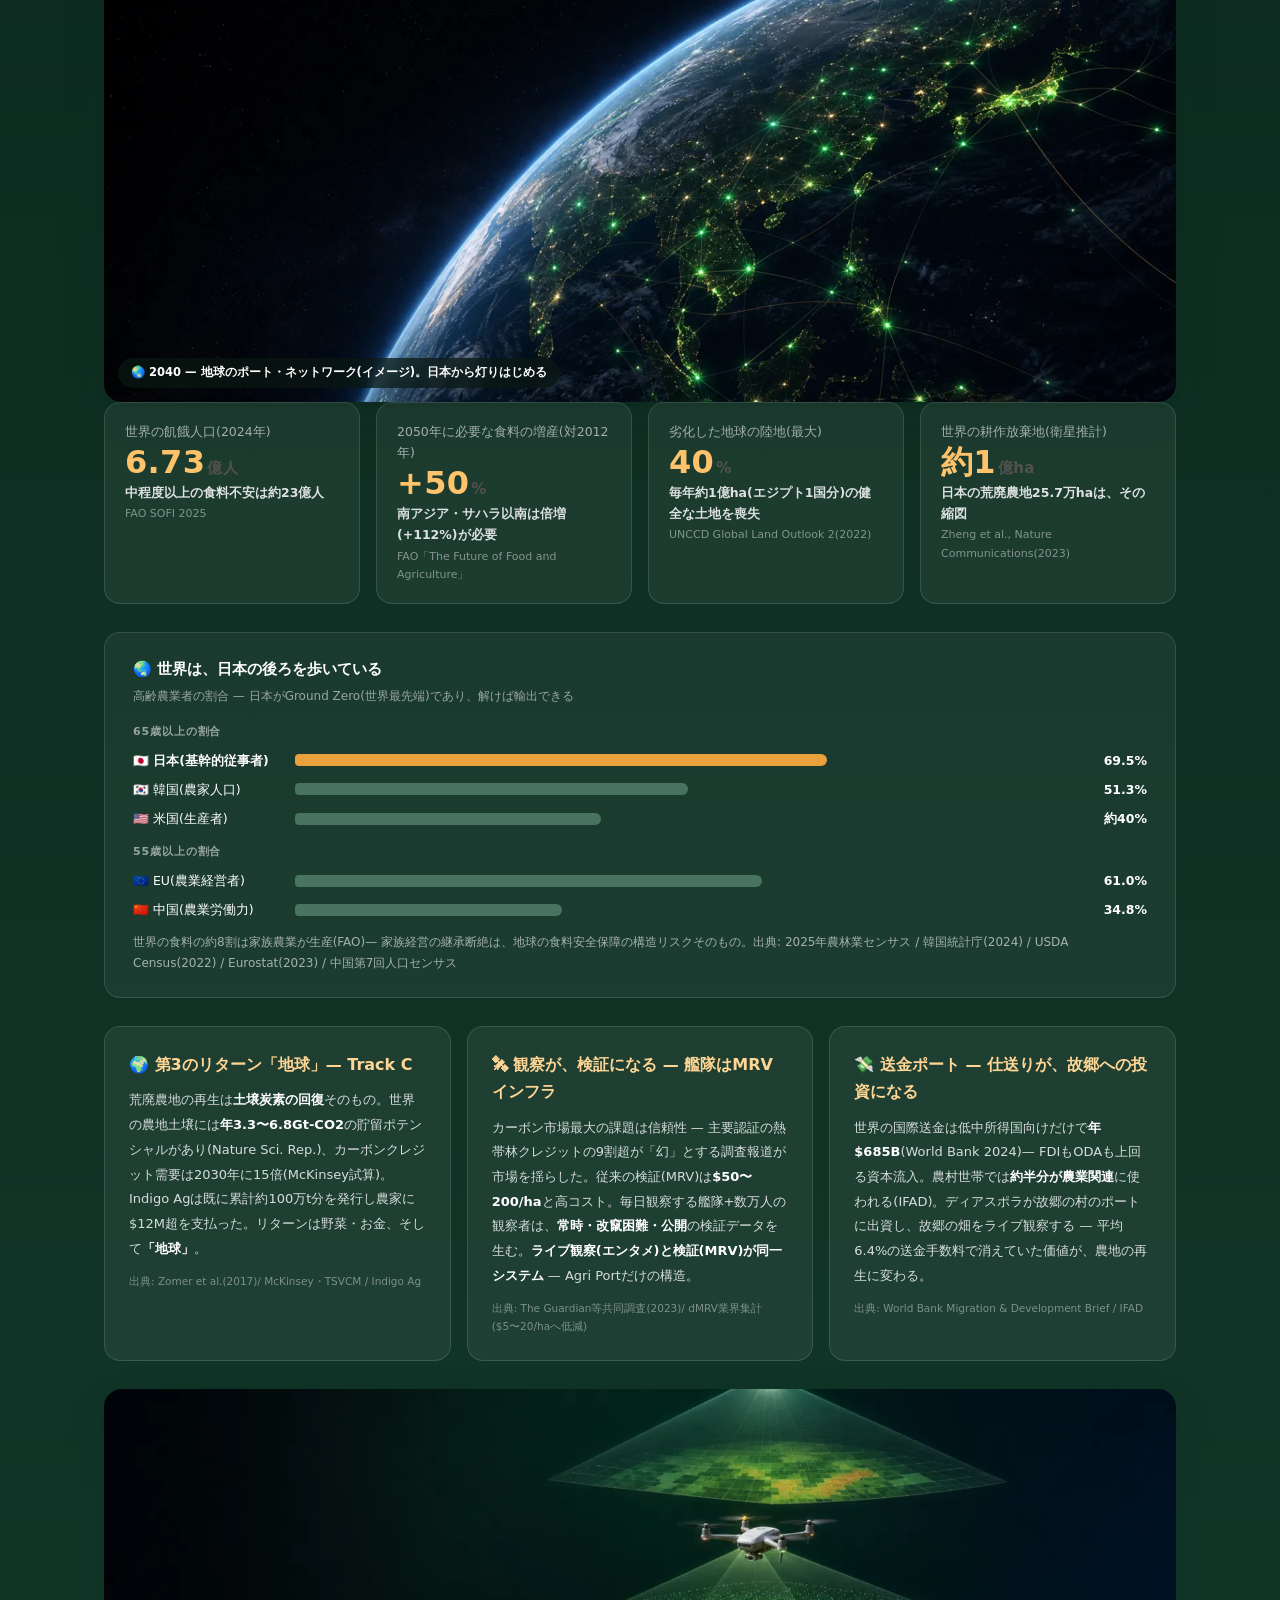
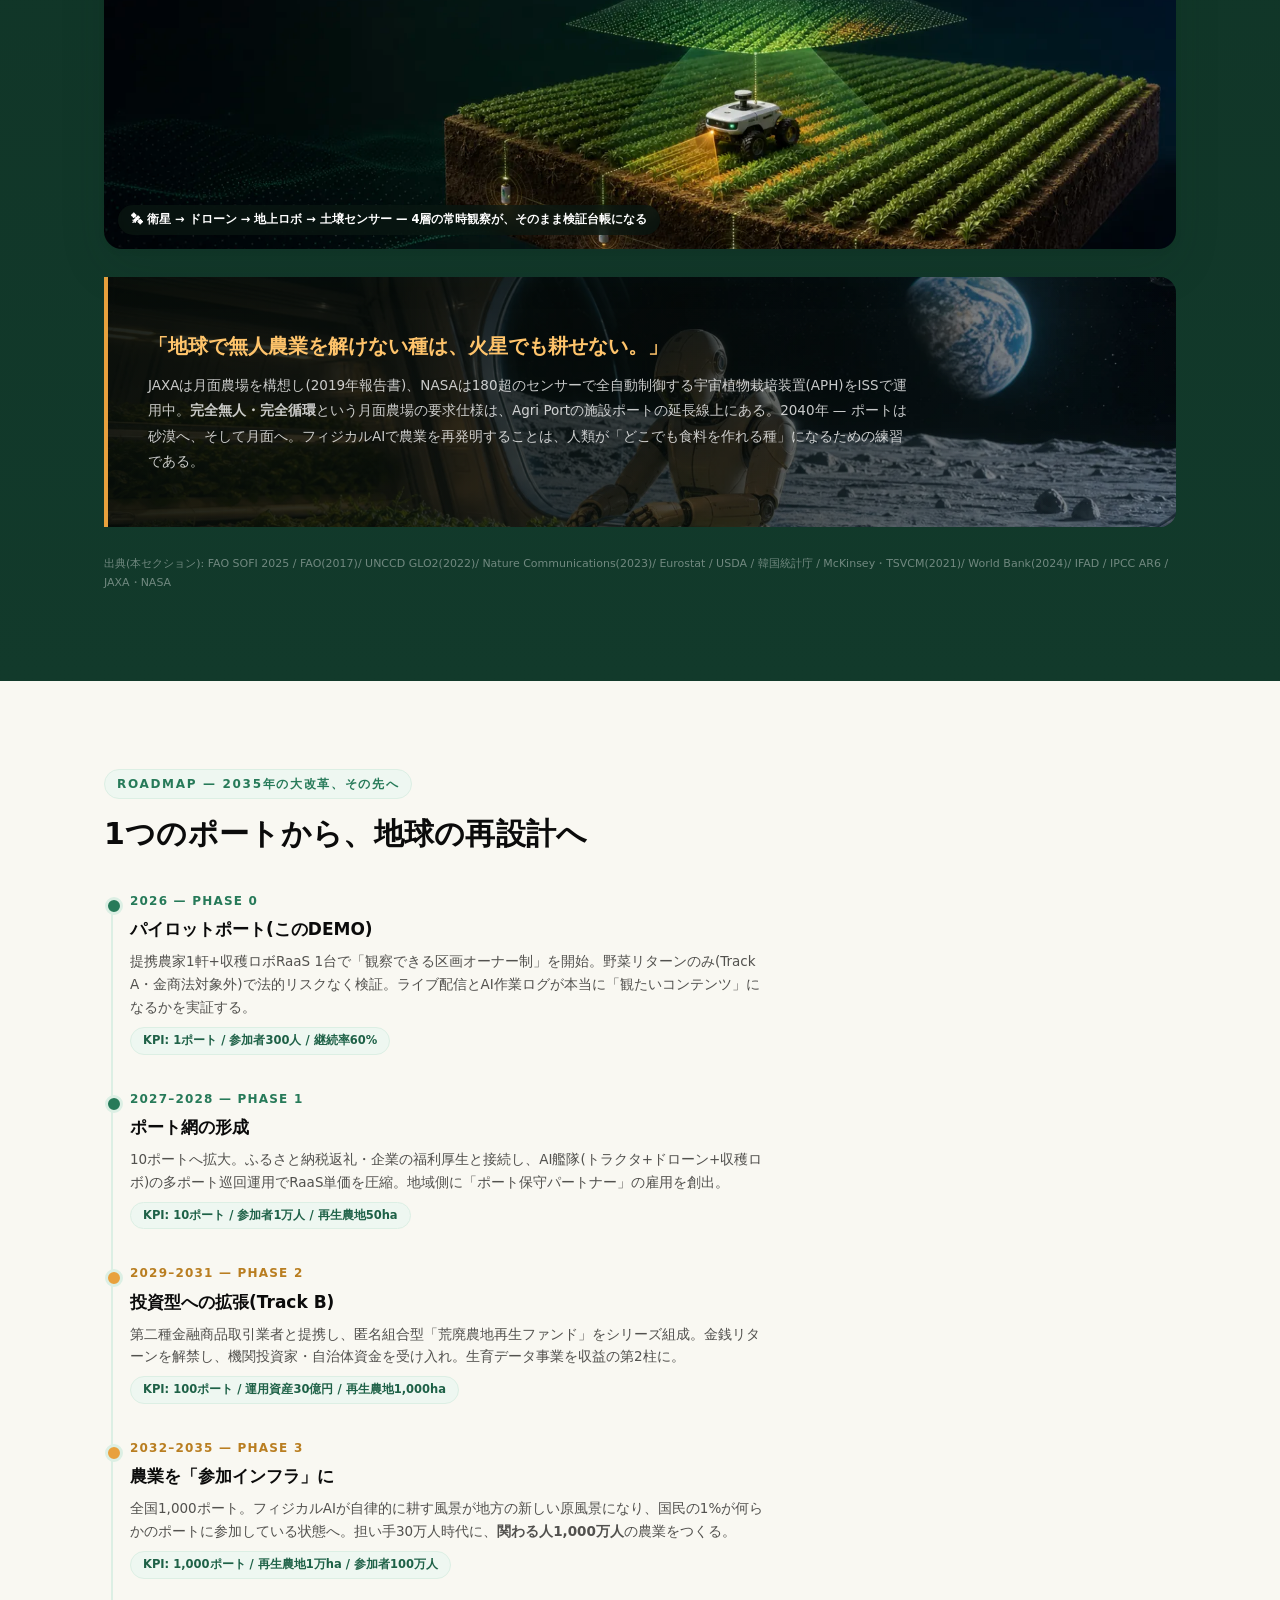
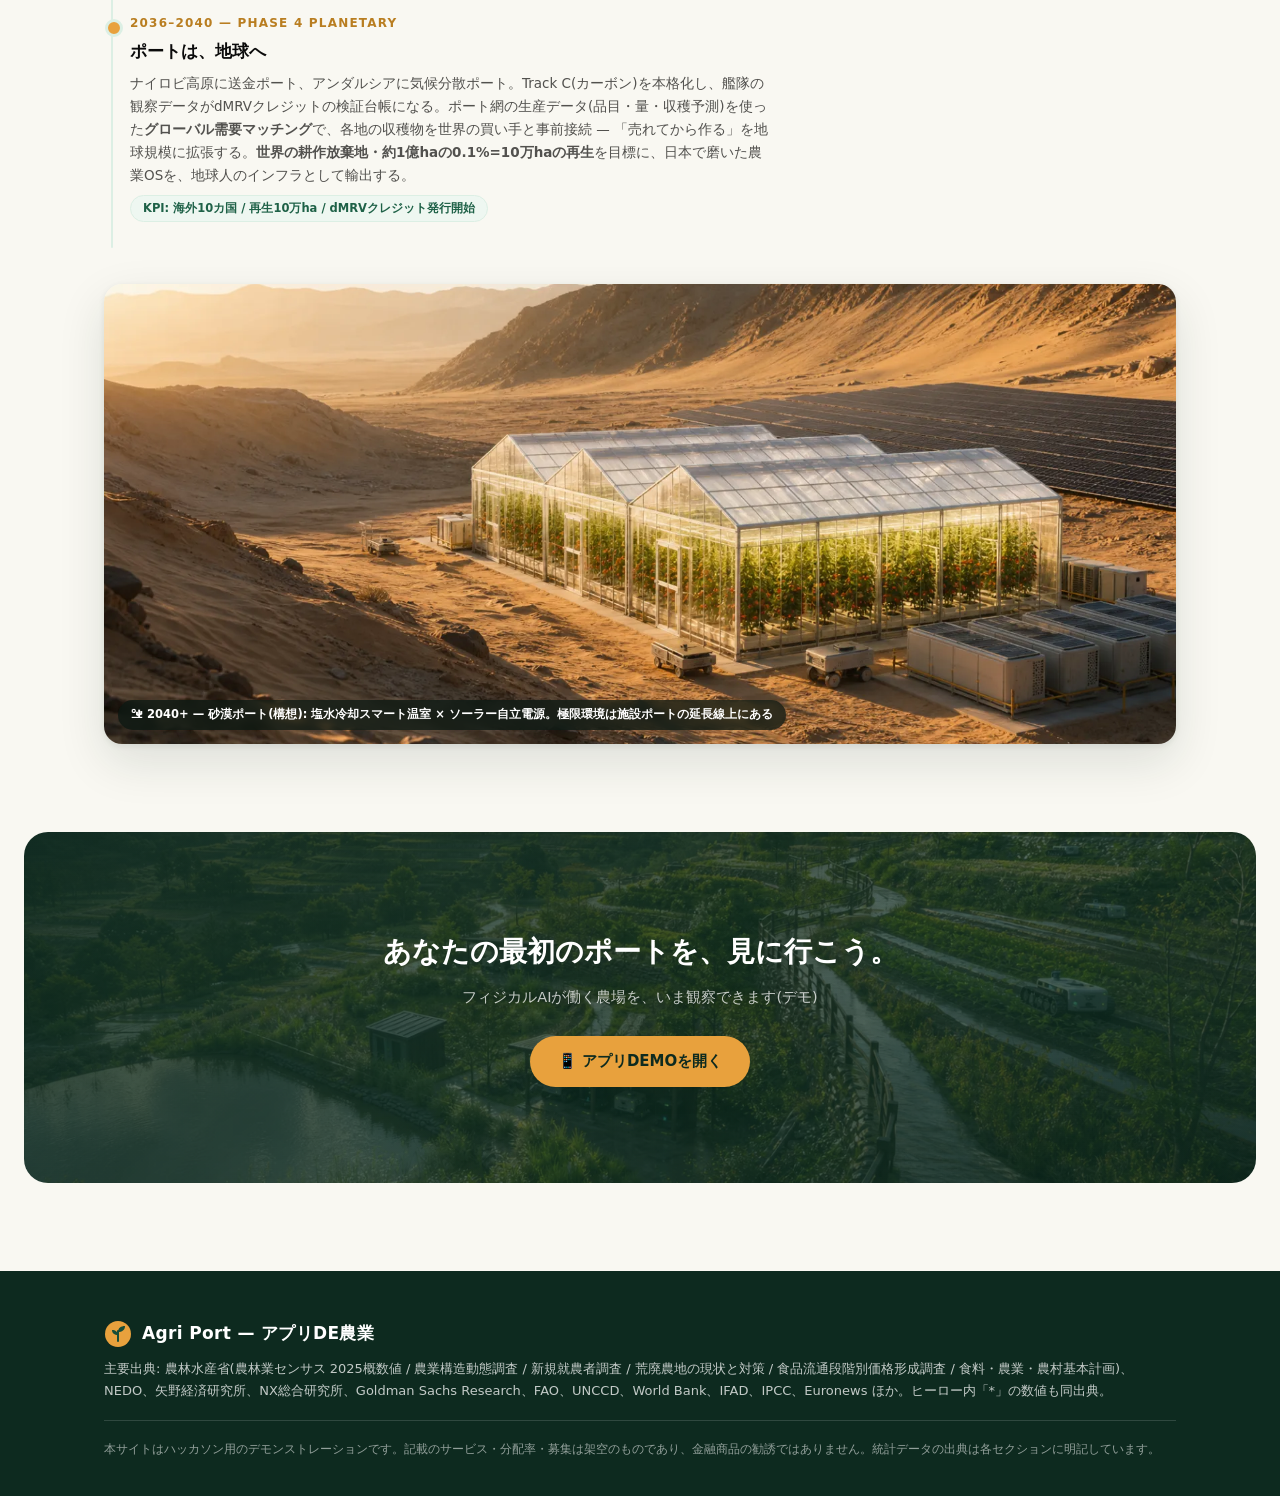
==== commit decd1eaa: "C案画像2点を反映: 月面農場と砂漠ポート - LP: mars-band(「火星でも耕せない」)の背景を月面温室に、ロードマップ末尾に砂漠ポートのストリップ - ピッチ: S11ロードマップ=砂漠ポ" ====
--- a/index.html
+++ b/index.html
@@ -679,6 +679,11 @@
         <span class="rm-kpi">KPI: 海外10カ国 / 再生10万ha / dMRVクレジット発行開始</span>
       </div>
     </div>
+
+    <figure class="cinema">
+      <img src="assets/images/optimized/desert-port-greenhouse.webp" alt="砂漠の谷に建つスマート温室群。内部にトマトが実り、ソーラーアレイと自律搬送ロボが並ぶ" loading="lazy">
+      <figcaption>🏜 2040+ — 砂漠ポート(構想): 塩水冷却スマート温室 × ソーラー自立電源。極限環境は施設ポートの延長線上にある</figcaption>
+    </figure>
   </div>
 </section>
 
--- a/assets/landing.css
+++ b/assets/landing.css
@@ -352,9 +352,12 @@
 .pillar-card .wc-src { font-size: 10.5px; color: rgba(255, 255, 255, 0.42); margin-top: 12px; }
 
 .mars-band {
-  margin-top: 28px; padding: 28px 32px;
+  margin-top: 28px; padding: 52px 40px;
   border-left: 4px solid var(--amber);
-  background: rgba(0, 0, 0, 0.22); border-radius: 0 var(--radius) var(--radius) 0;
+  background:
+    linear-gradient(90deg, rgba(6, 12, 9, 0.9) 0%, rgba(6, 12, 9, 0.72) 52%, rgba(6, 12, 9, 0.28) 100%),
+    url("images/optimized/lunar-farm-2040.webp") center 40% / cover no-repeat;
+  border-radius: 0 var(--radius) var(--radius) 0;
 }
 .mars-band .mb-quote { font-size: 20px; font-weight: 800; line-height: 1.7; color: #ffc46b; margin-bottom: 10px; }
 .mars-band p { font-size: 13.5px; color: rgba(255, 255, 255, 0.78); line-height: 1.9; max-width: 760px; }
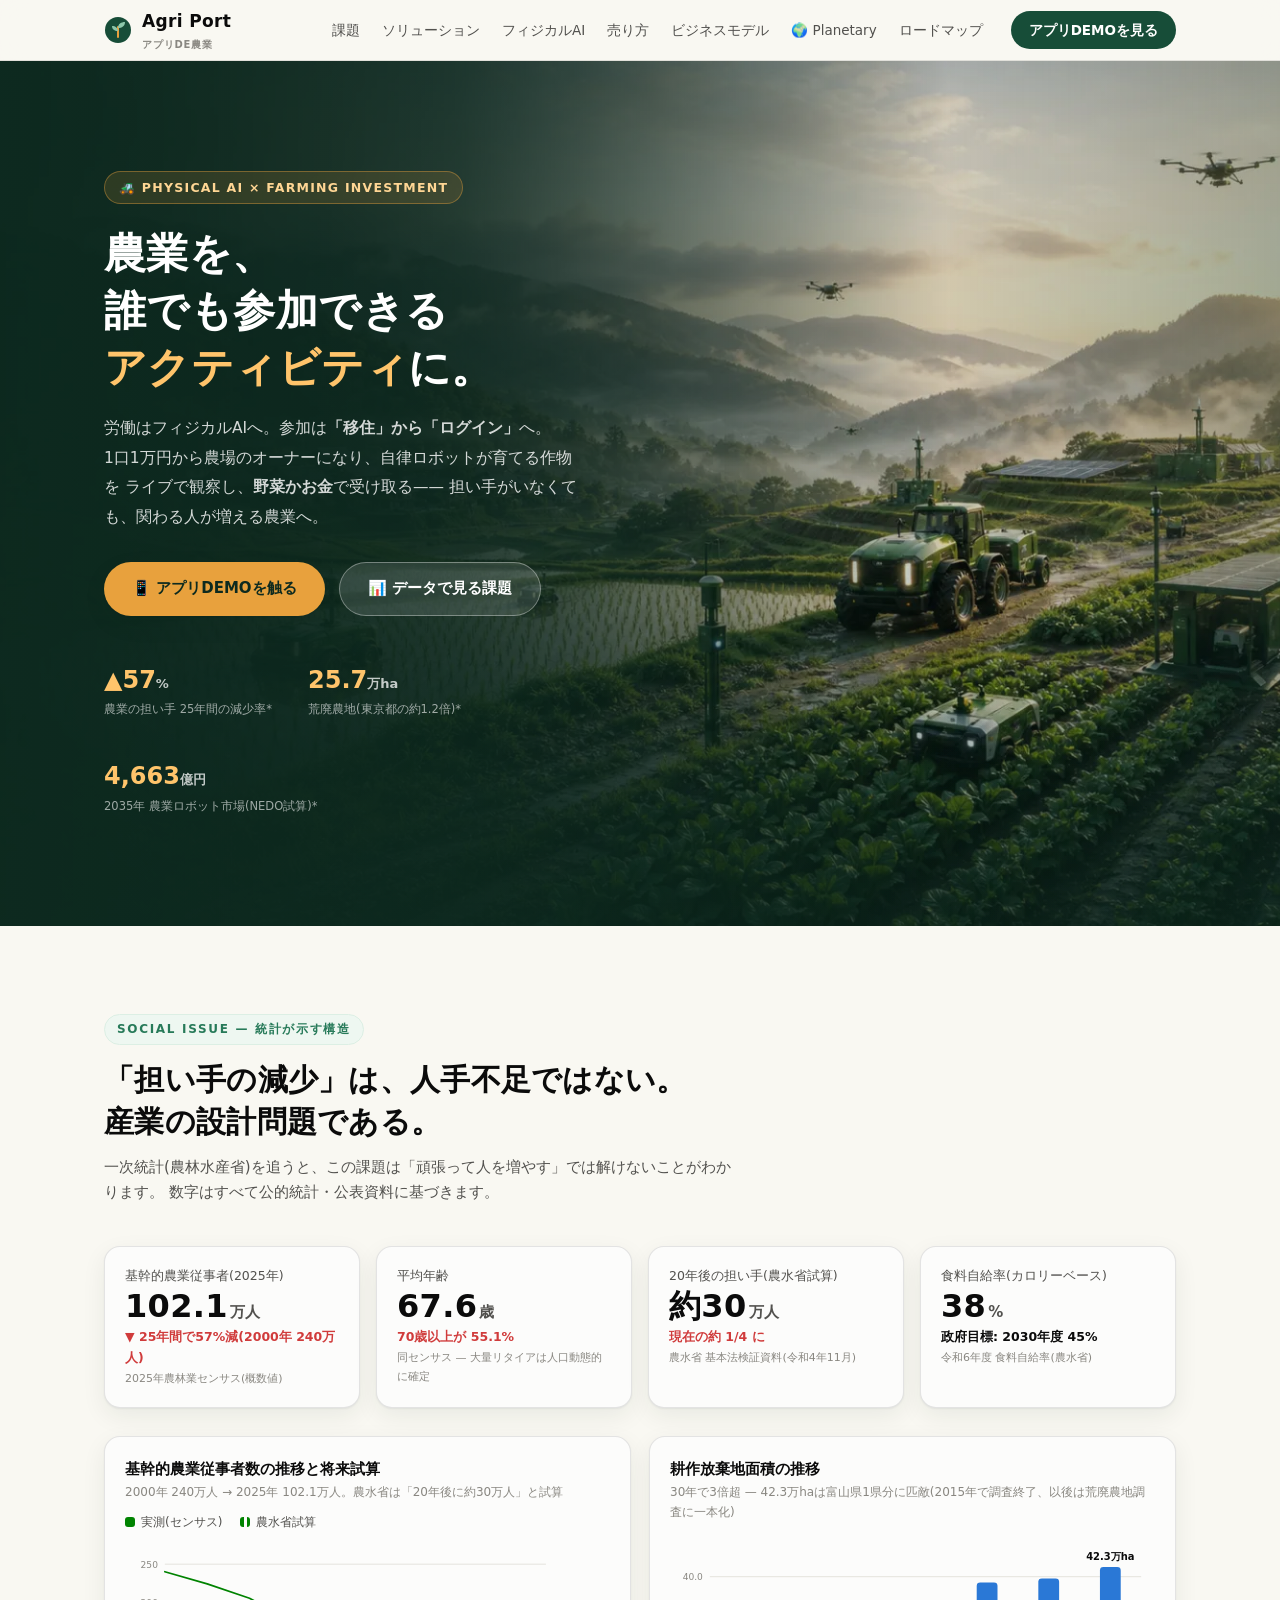
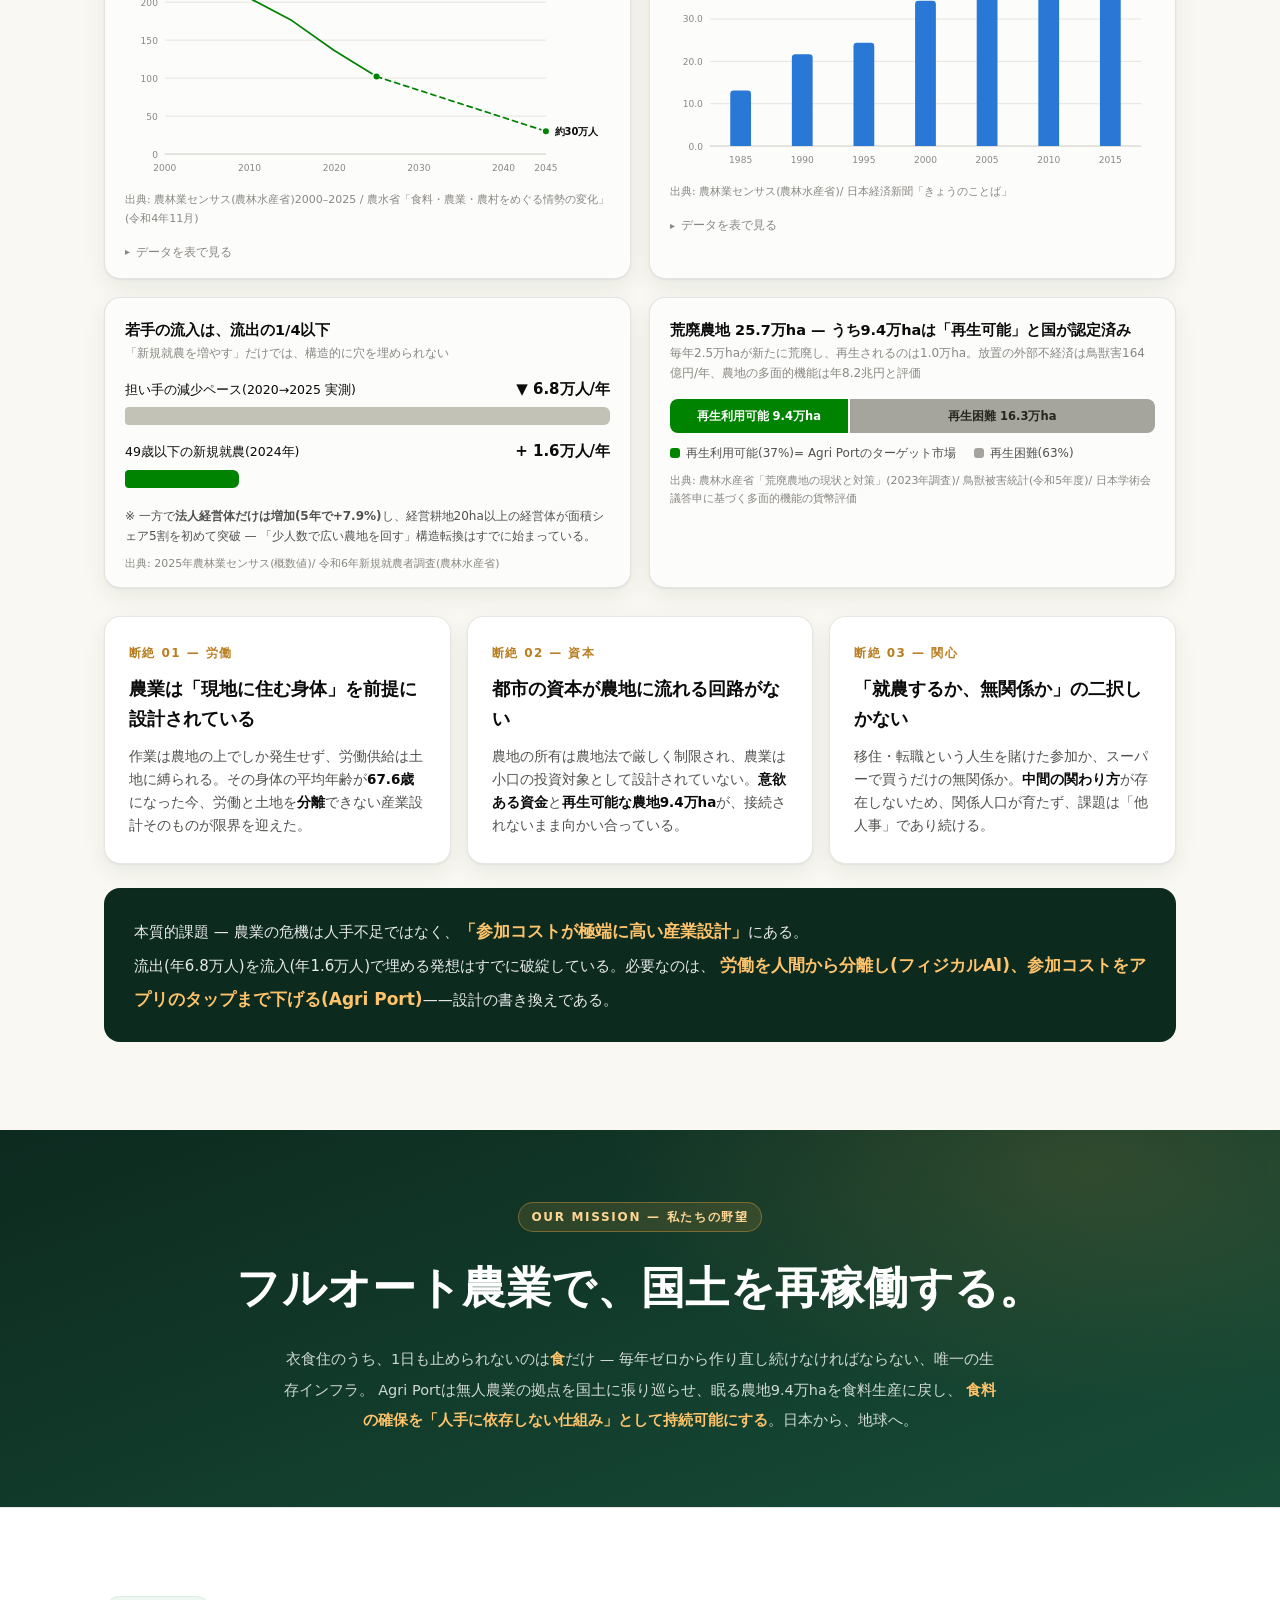
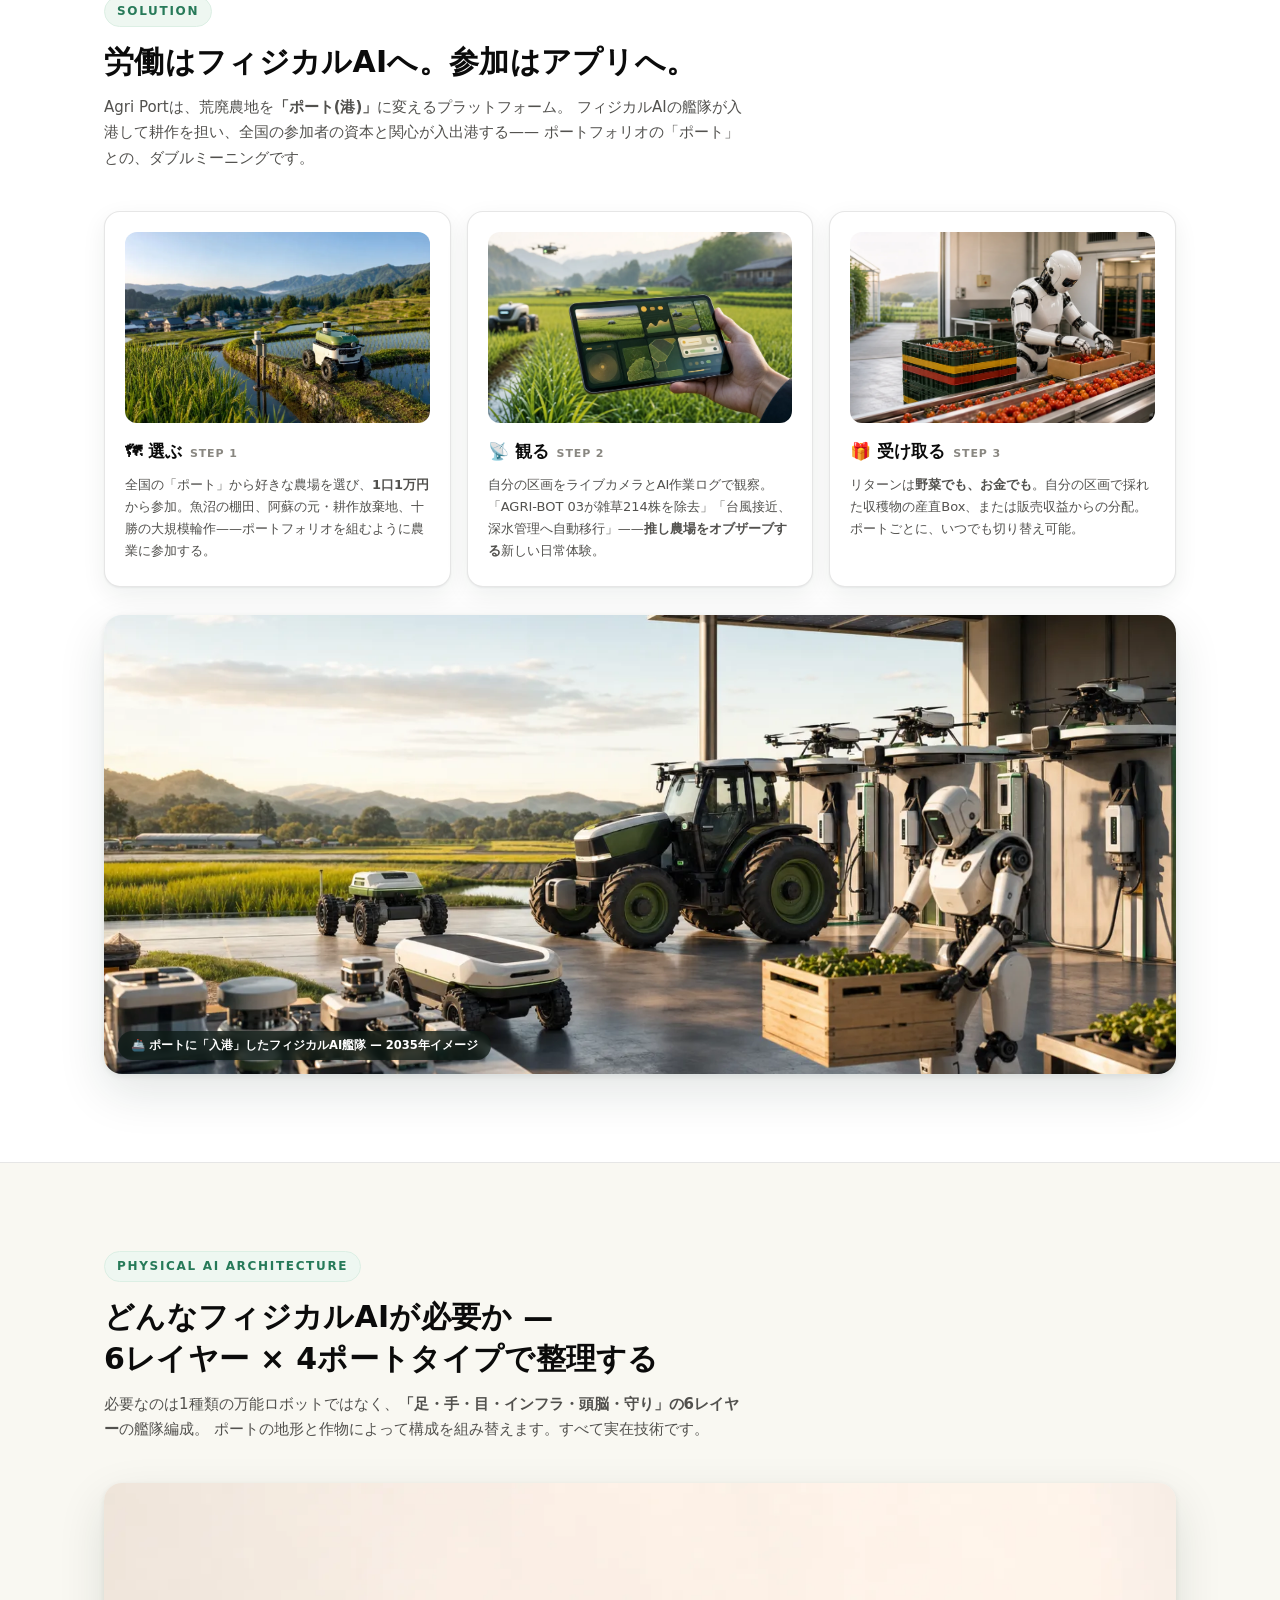
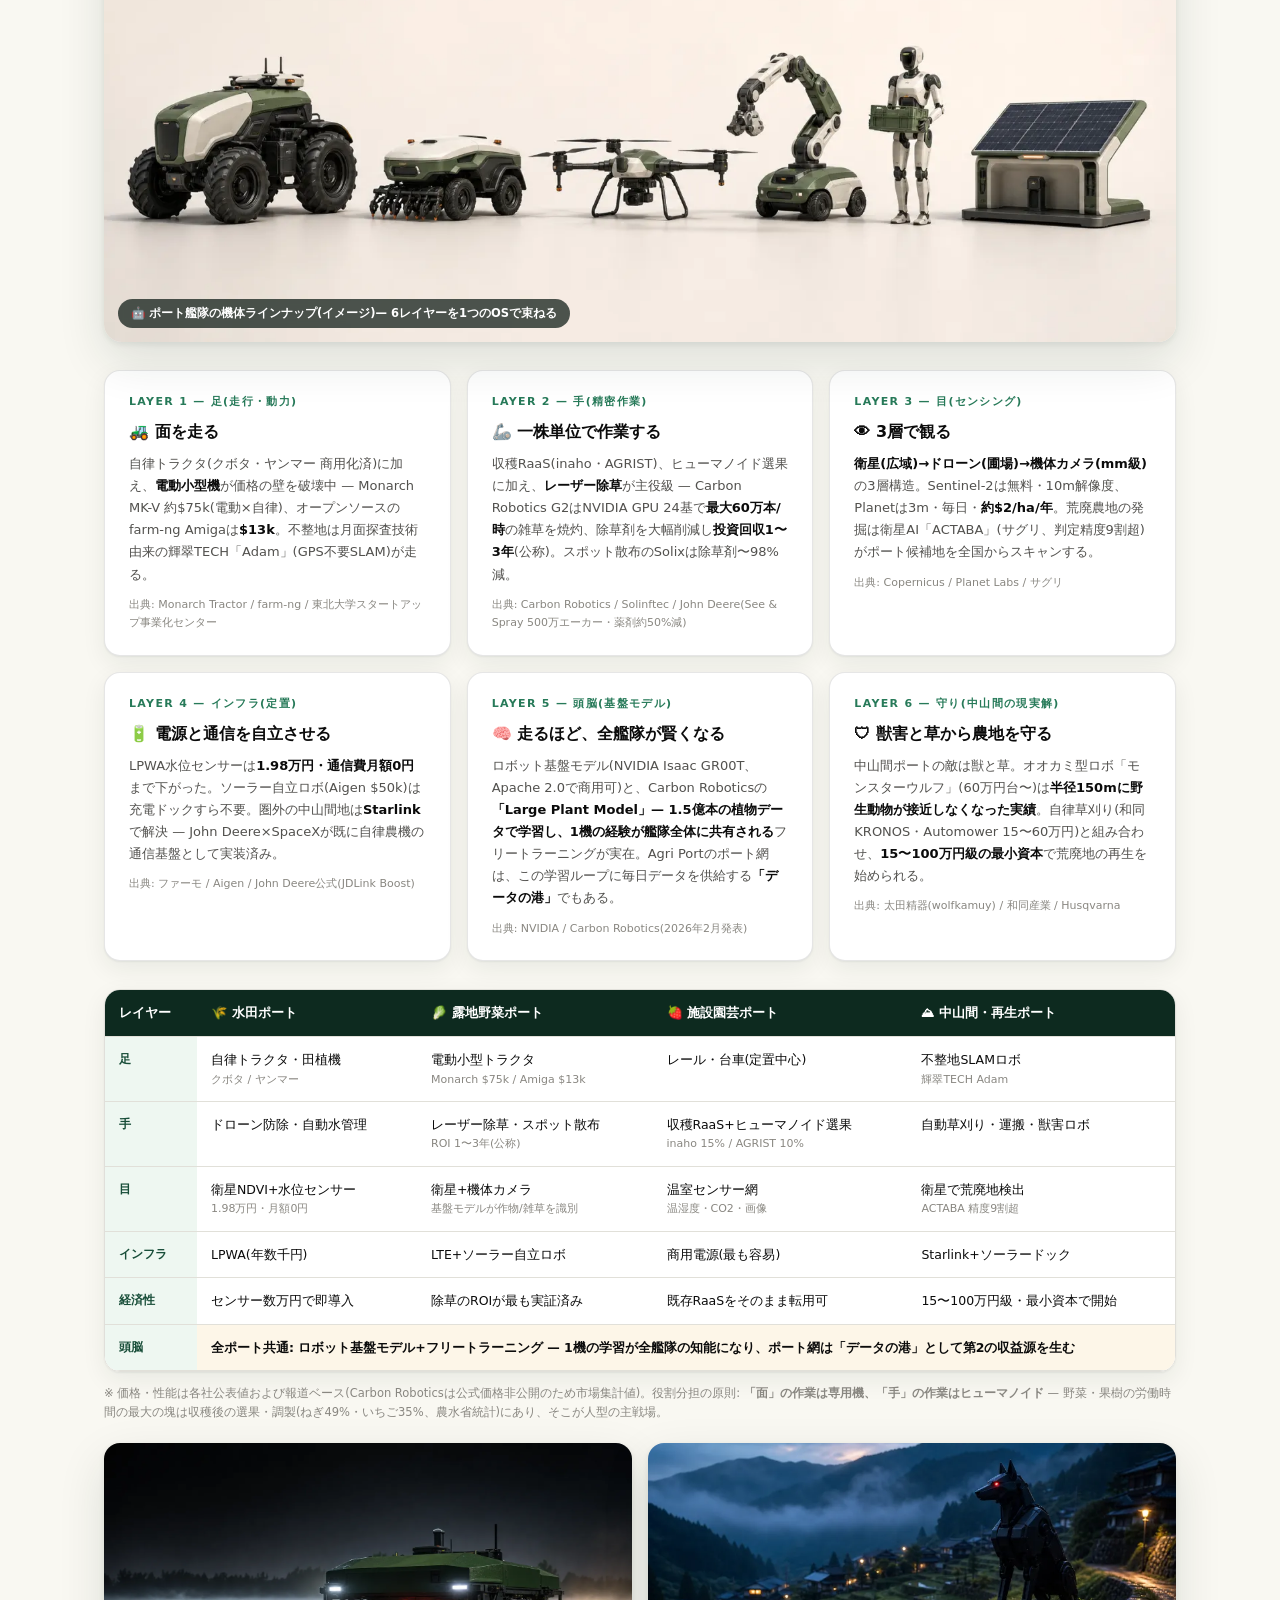
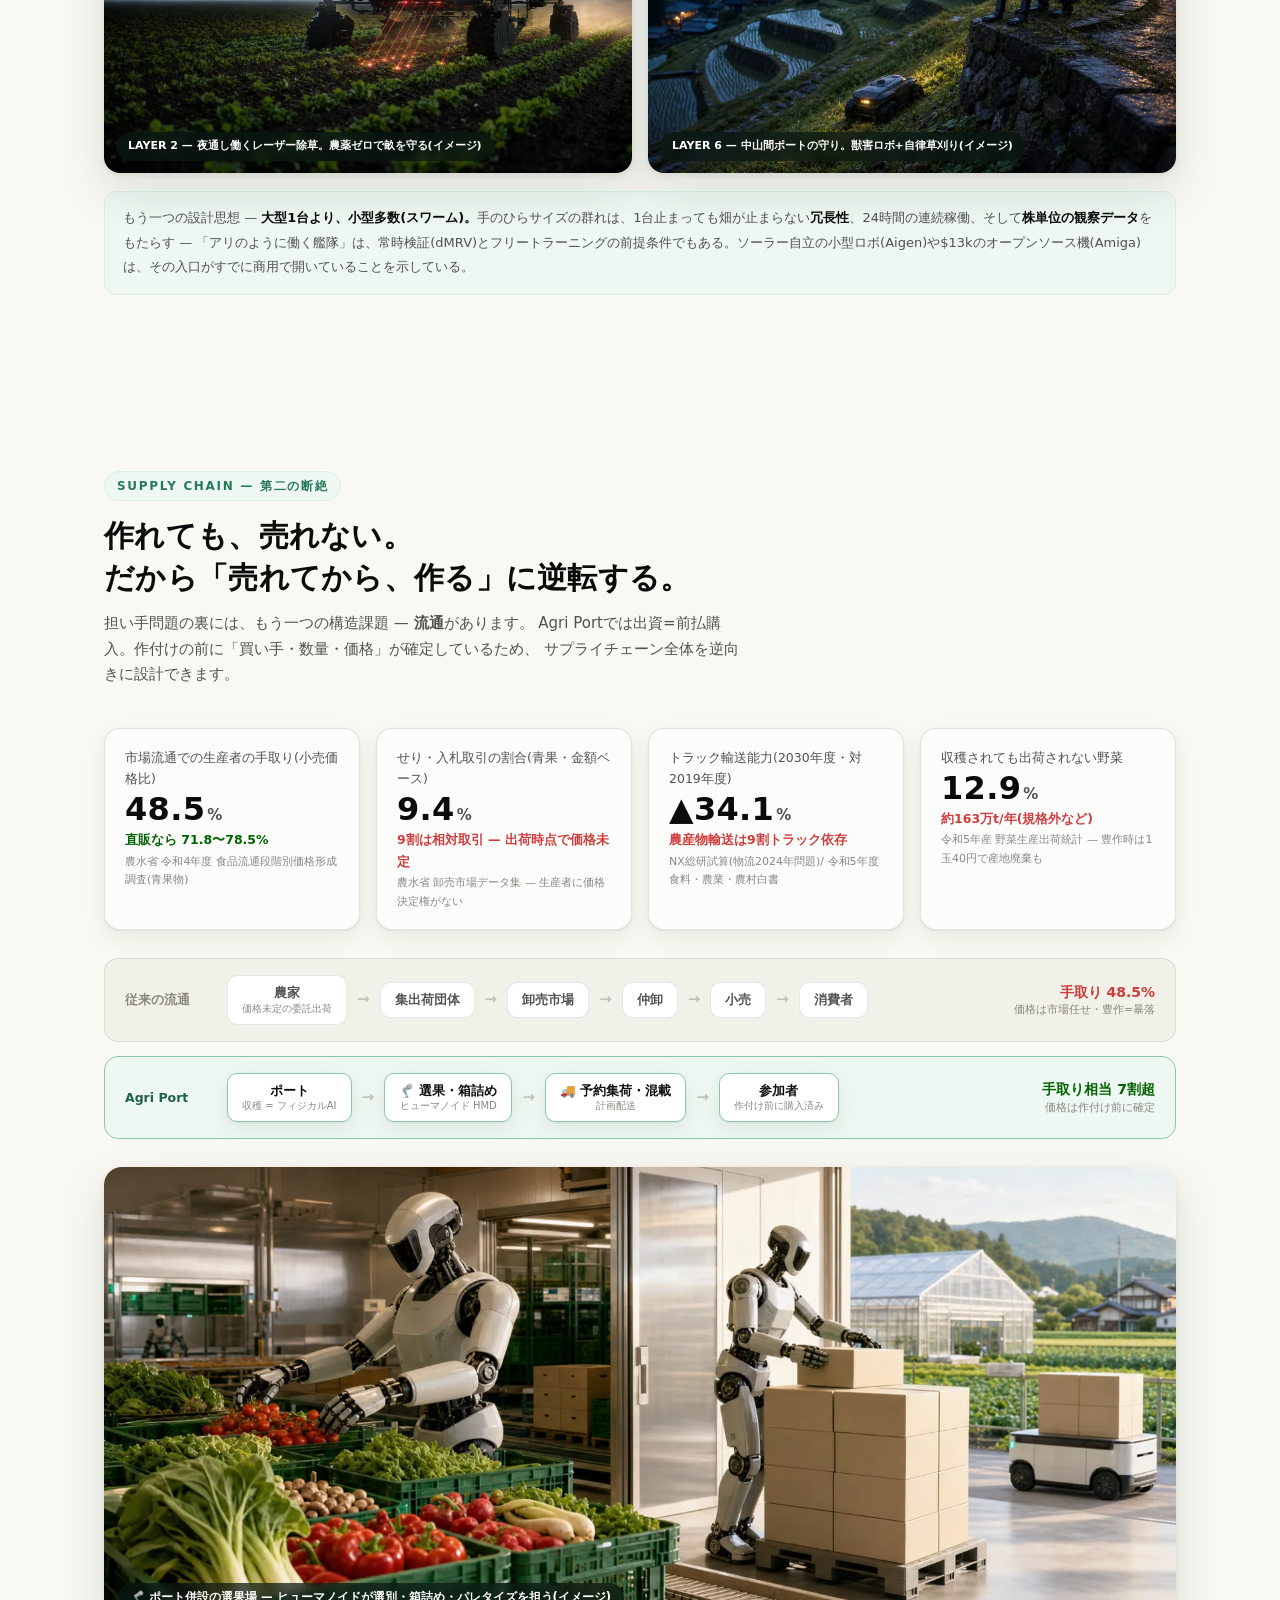
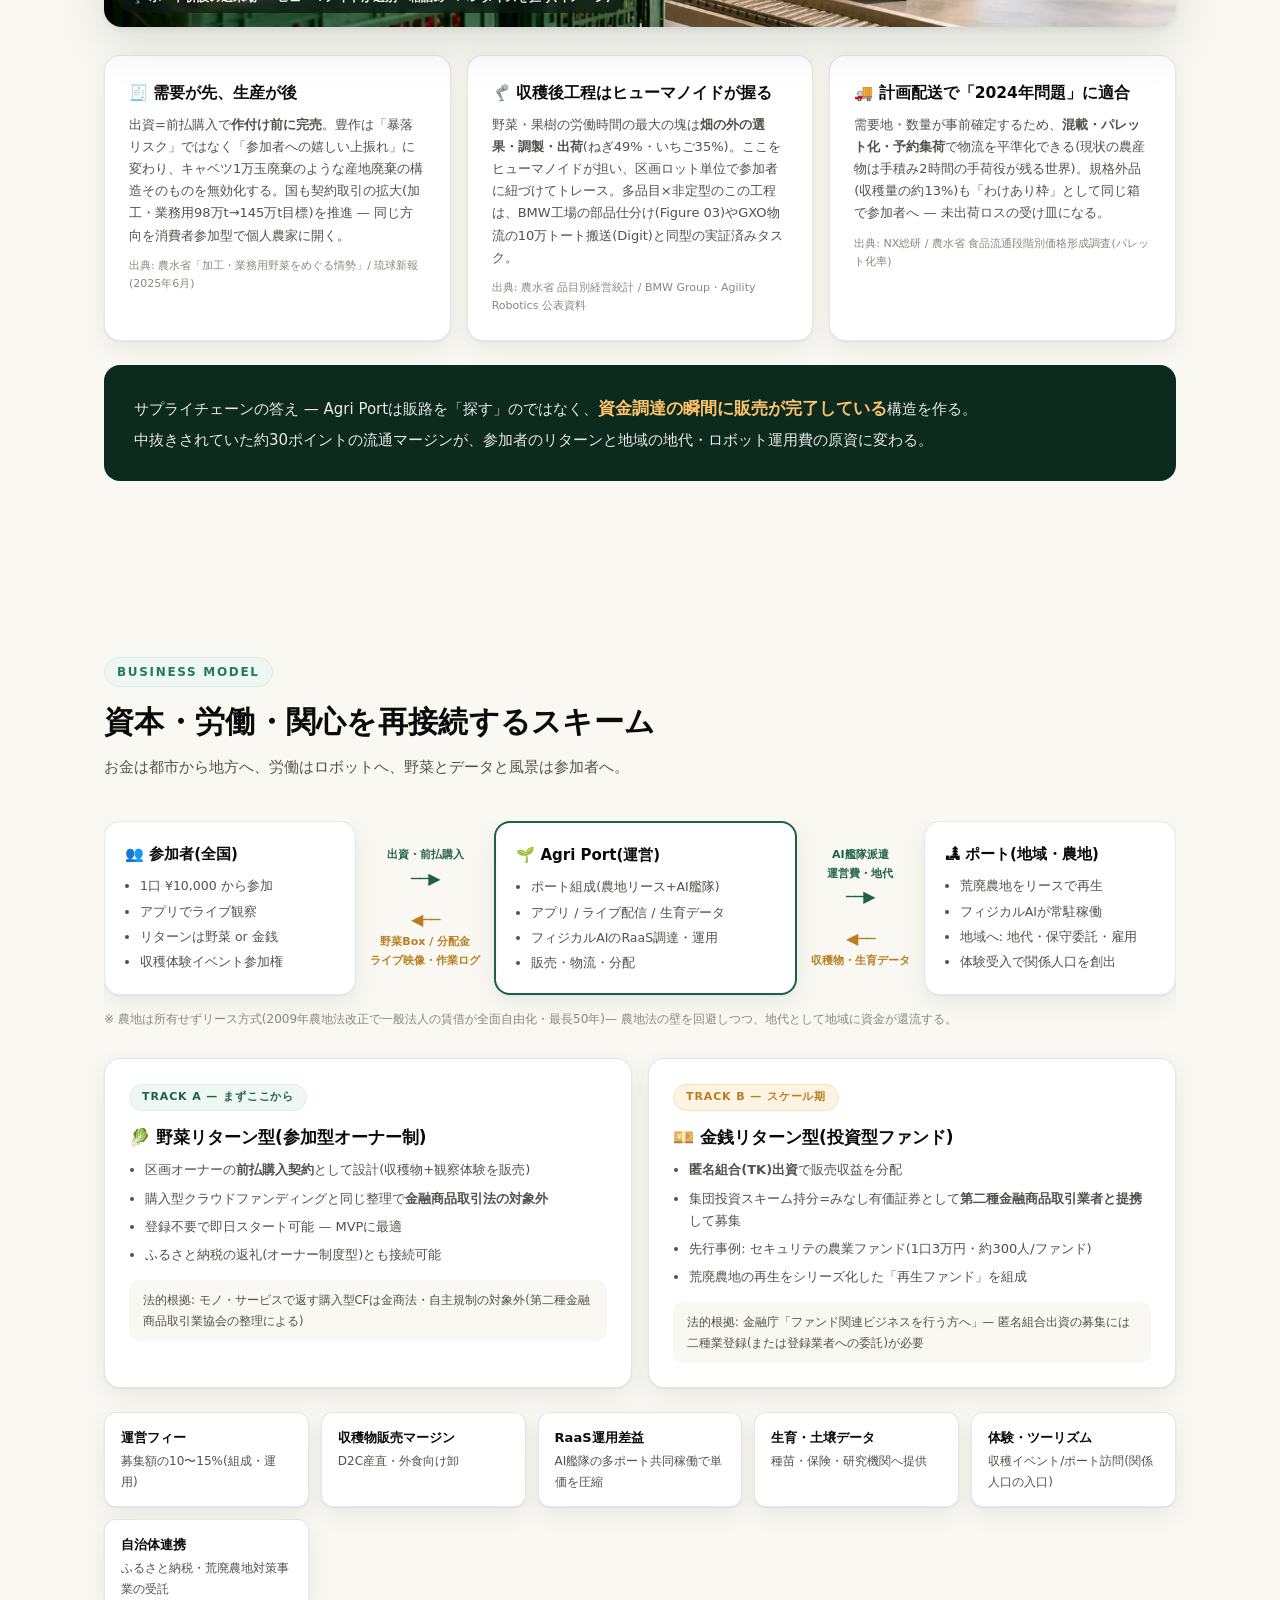
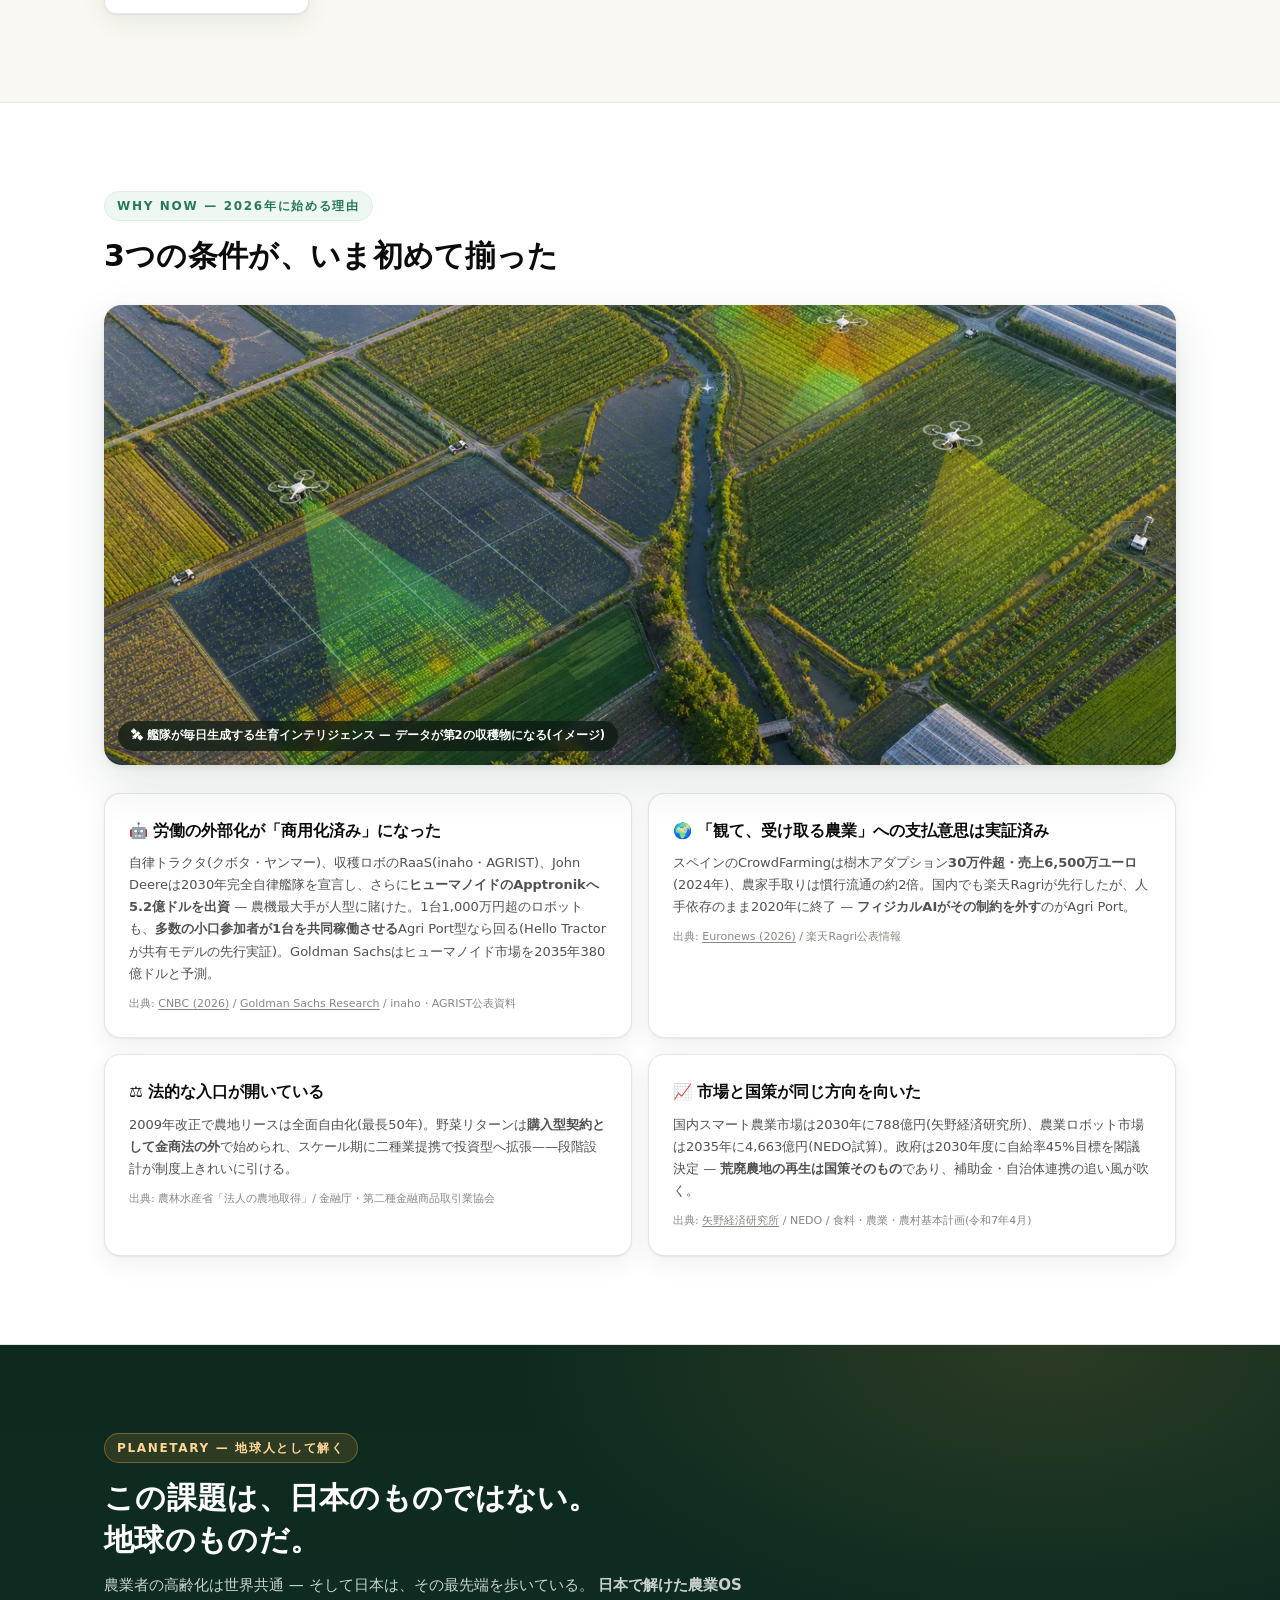
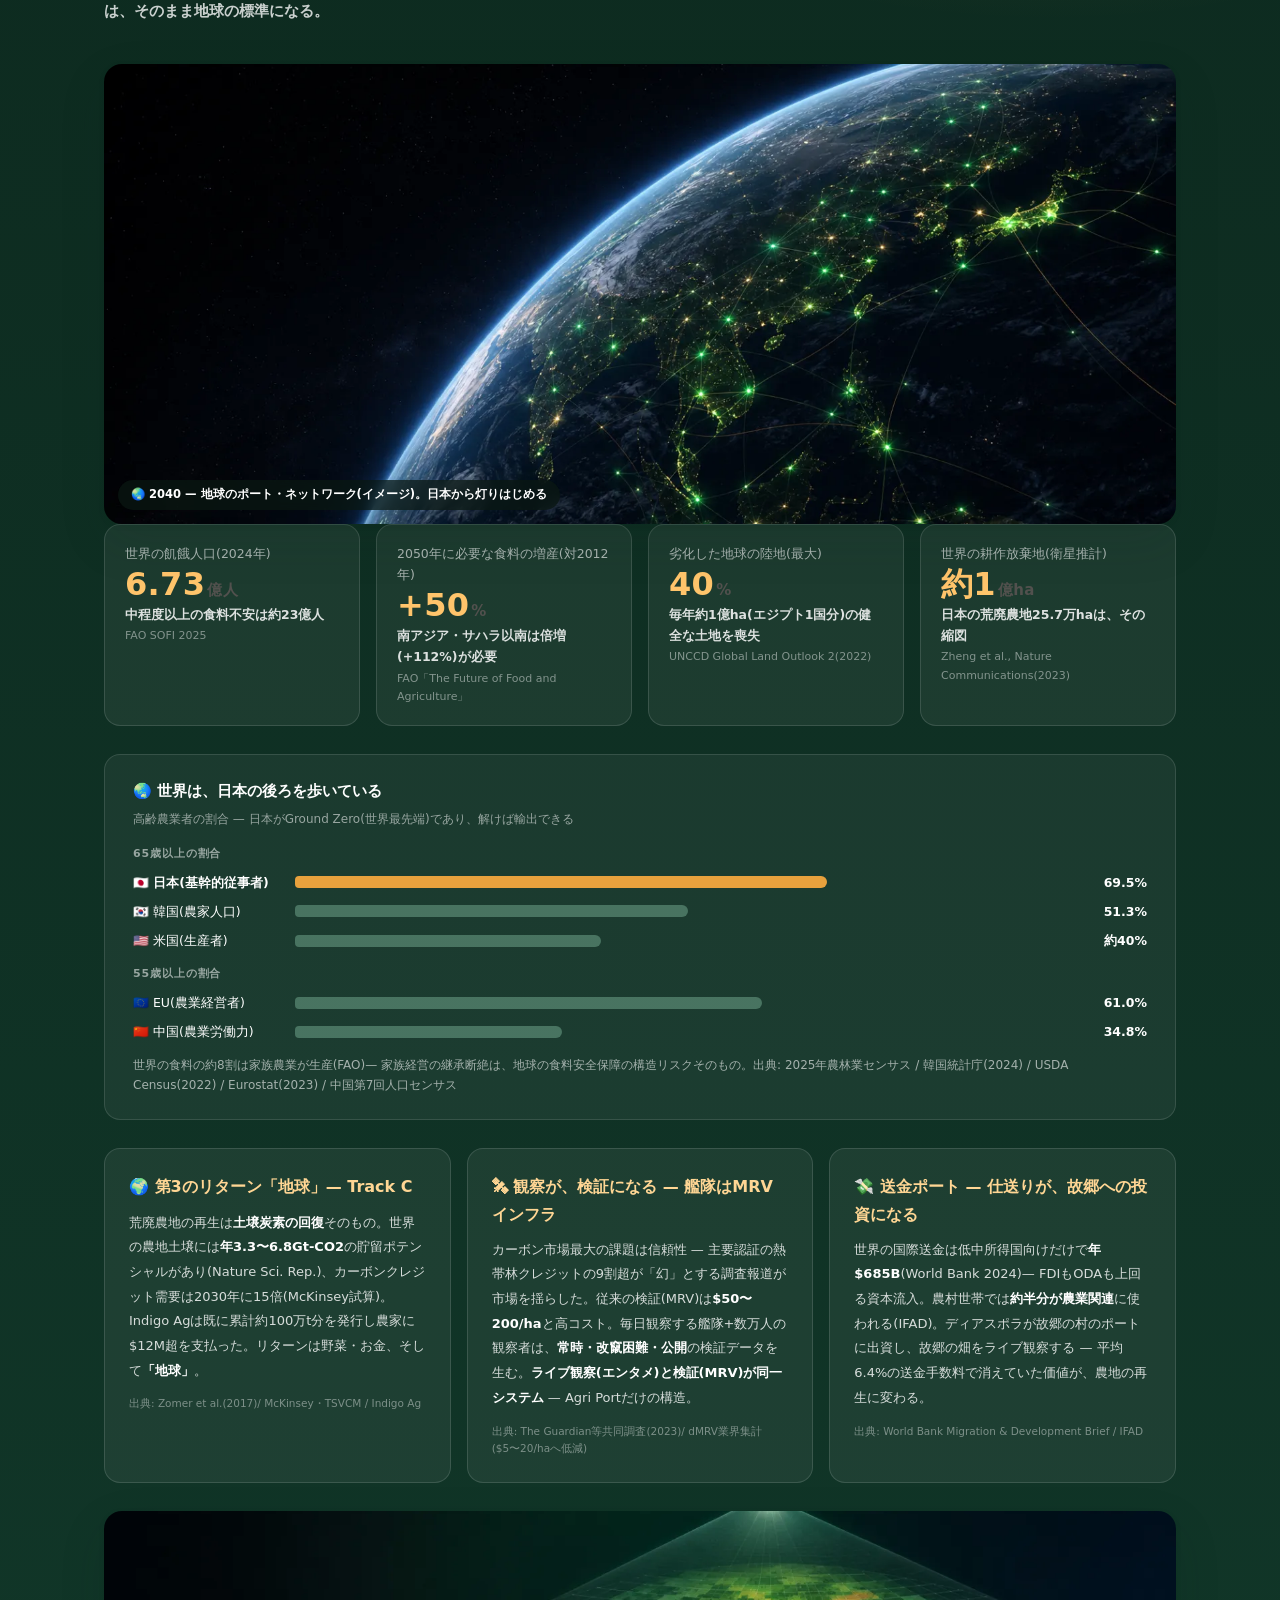
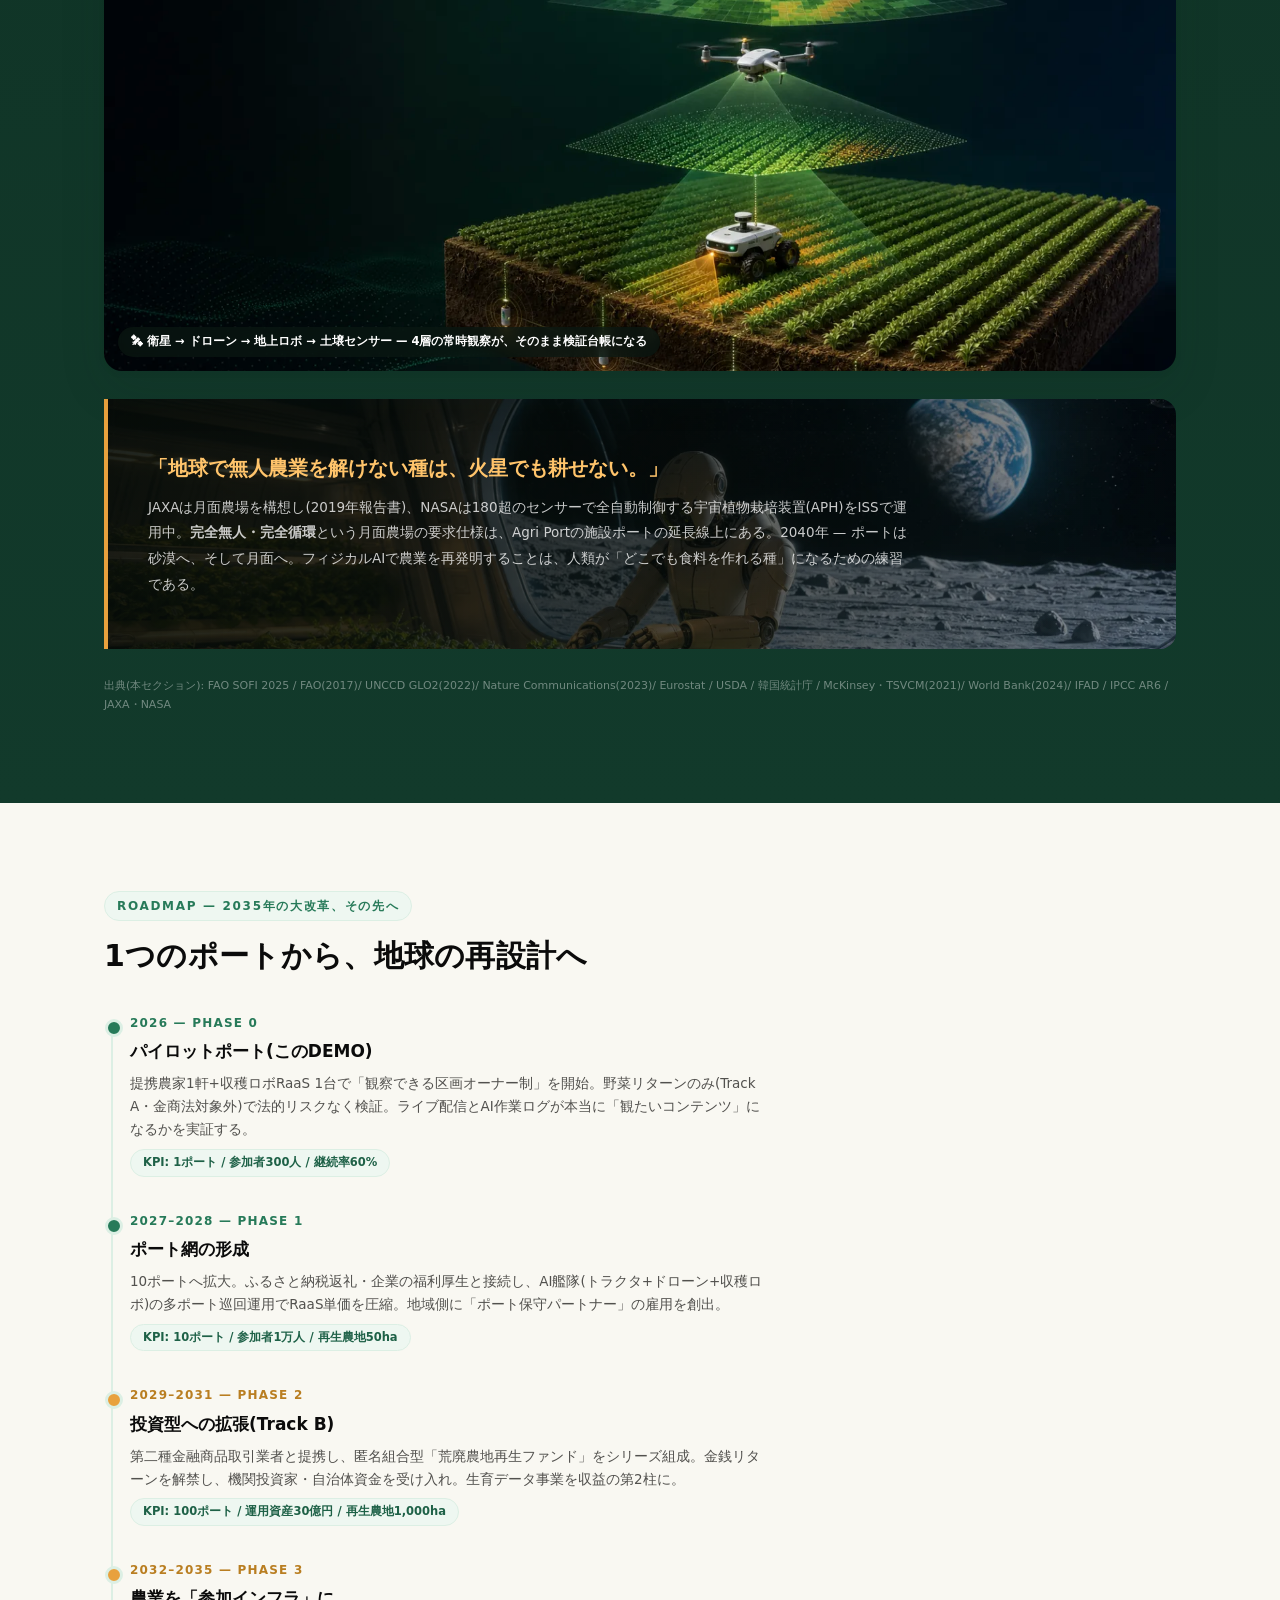
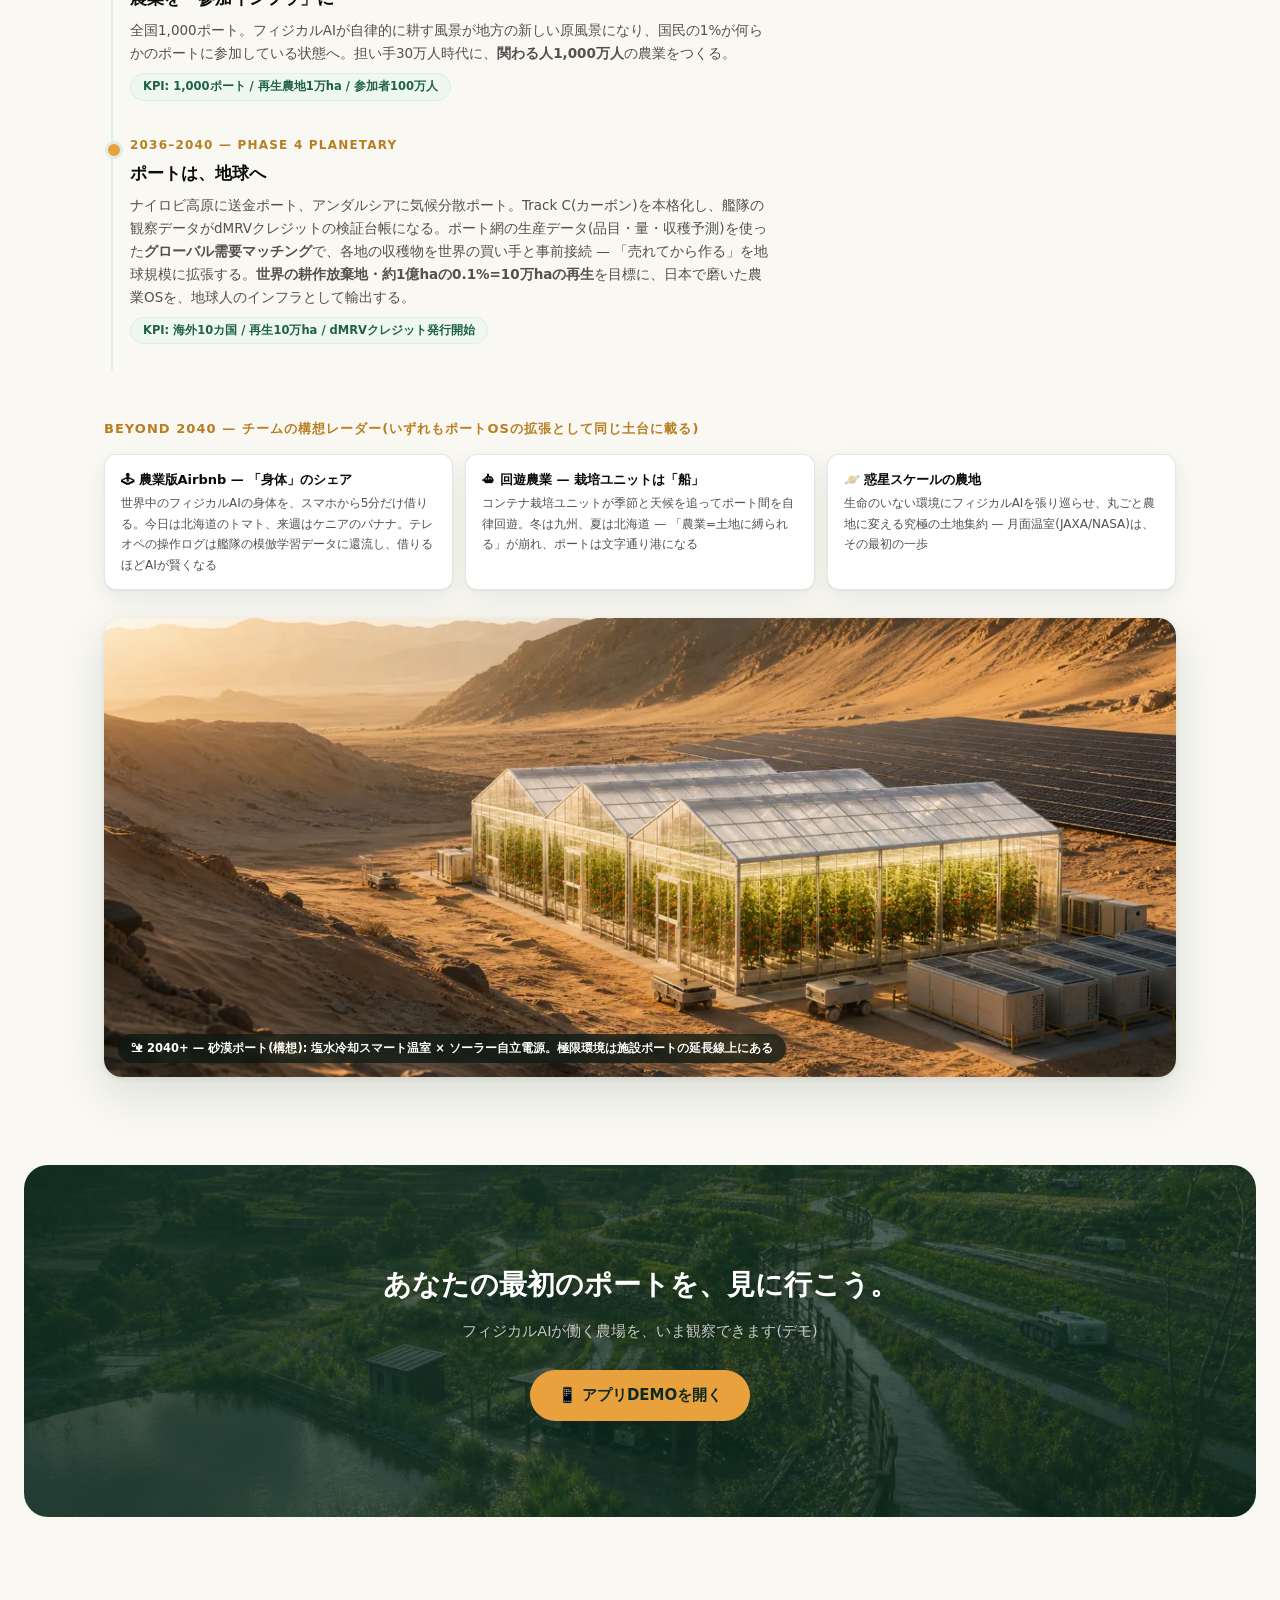
==== commit 21bb948c: "チーム構想を反映: 「移住からログインへ」+テレオペ体験+スワーム設計思想+BEYOND 2040レーダー - ピッチS5の見出しを「農業を、『移住』から『ログイン』へ。」に(チーム発案のキーフレーズ" ====
--- a/index.html
+++ b/index.html
@@ -41,7 +41,7 @@
       <span class="hero-kicker">🚜 PHYSICAL AI × FARMING INVESTMENT</span>
       <h1>農業を、<br>誰でも参加できる<br><span class="accent">アクティビティ</span>に。</h1>
       <p class="hero-lede">
-        労働はフィジカルAIへ。参加はアプリへ。<br>
+        労働はフィジカルAIへ。参加は<strong>「移住」から「ログイン」</strong>へ。<br>
         1口1万円から農場のオーナーになり、自律ロボットが育てる作物を
         ライブで観察し、<strong>野菜かお金</strong>で受け取る——
         担い手がいなくても、関わる人が増える農業へ。
@@ -334,6 +334,8 @@
         <figcaption>LAYER 6 — 中山間ポートの守り。獣害ロボ+自律草刈り(イメージ)</figcaption>
       </figure>
     </div>
+
+    <div class="stack-rule">もう一つの設計思想 — <strong>大型1台より、小型多数(スワーム)。</strong>手のひらサイズの群れは、1台止まっても畑が止まらない<strong>冗長性</strong>、24時間の連続稼働、そして<strong>株単位の観察データ</strong>をもたらす — 「アリのように働く艦隊」は、常時検証(dMRV)とフリートラーニングの前提条件でもある。ソーラー自立の小型ロボ(Aigen)や$13kのオープンソース機(Amiga)は、その入口がすでに商用で開いていることを示している。</div>
   </div>
 </section>
 
@@ -680,6 +682,13 @@
       </div>
     </div>
 
+    <h3 class="beyond-head">BEYOND 2040 — チームの構想レーダー(いずれもポートOSの拡張として同じ土台に載る)</h3>
+    <div class="revenue-row">
+      <div class="rev-item"><strong>🕹 農業版Airbnb — 「身体」のシェア</strong>世界中のフィジカルAIの身体を、スマホから5分だけ借りる。今日は北海道のトマト、来週はケニアのバナナ。テレオペの操作ログは艦隊の模倣学習データに還流し、借りるほどAIが賢くなる</div>
+      <div class="rev-item"><strong>⛴ 回遊農業 — 栽培ユニットは「船」</strong>コンテナ栽培ユニットが季節と天候を追ってポート間を自律回遊。冬は九州、夏は北海道 — 「農業=土地に縛られる」が崩れ、ポートは文字通り港になる</div>
+      <div class="rev-item"><strong>🪐 惑星スケールの農地</strong>生命のいない環境にフィジカルAIを張り巡らせ、丸ごと農地に変える究極の土地集約 — 月面温室(JAXA/NASA)は、その最初の一歩</div>
+    </div>
+
     <figure class="cinema">
       <img src="assets/images/optimized/desert-port-greenhouse.webp" alt="砂漠の谷に建つスマート温室群。内部にトマトが実り、ソーラーアレイと自律搬送ロボが並ぶ" loading="lazy">
       <figcaption>🏜 2040+ — 砂漠ポート(構想): 塩水冷却スマート温室 × ソーラー自立電源。極限環境は施設ポートの延長線上にある</figcaption>
--- a/assets/landing.css
+++ b/assets/landing.css
@@ -363,6 +363,13 @@
 .mars-band p { font-size: 13.5px; color: rgba(255, 255, 255, 0.78); line-height: 1.9; max-width: 760px; }
 .planetary .viz-source { color: rgba(255, 255, 255, 0.4); margin-top: 28px; }
 
+/* ---------- Beyond radar ---------- */
+.beyond-head {
+  margin-top: 40px; font-size: 13px; font-weight: 800;
+  letter-spacing: 0.08em; color: var(--amber-deep);
+}
+.beyond-head + .revenue-row { margin-top: 14px; }
+
 /* ---------- CTA band ---------- */
 .cta-band {
   background:
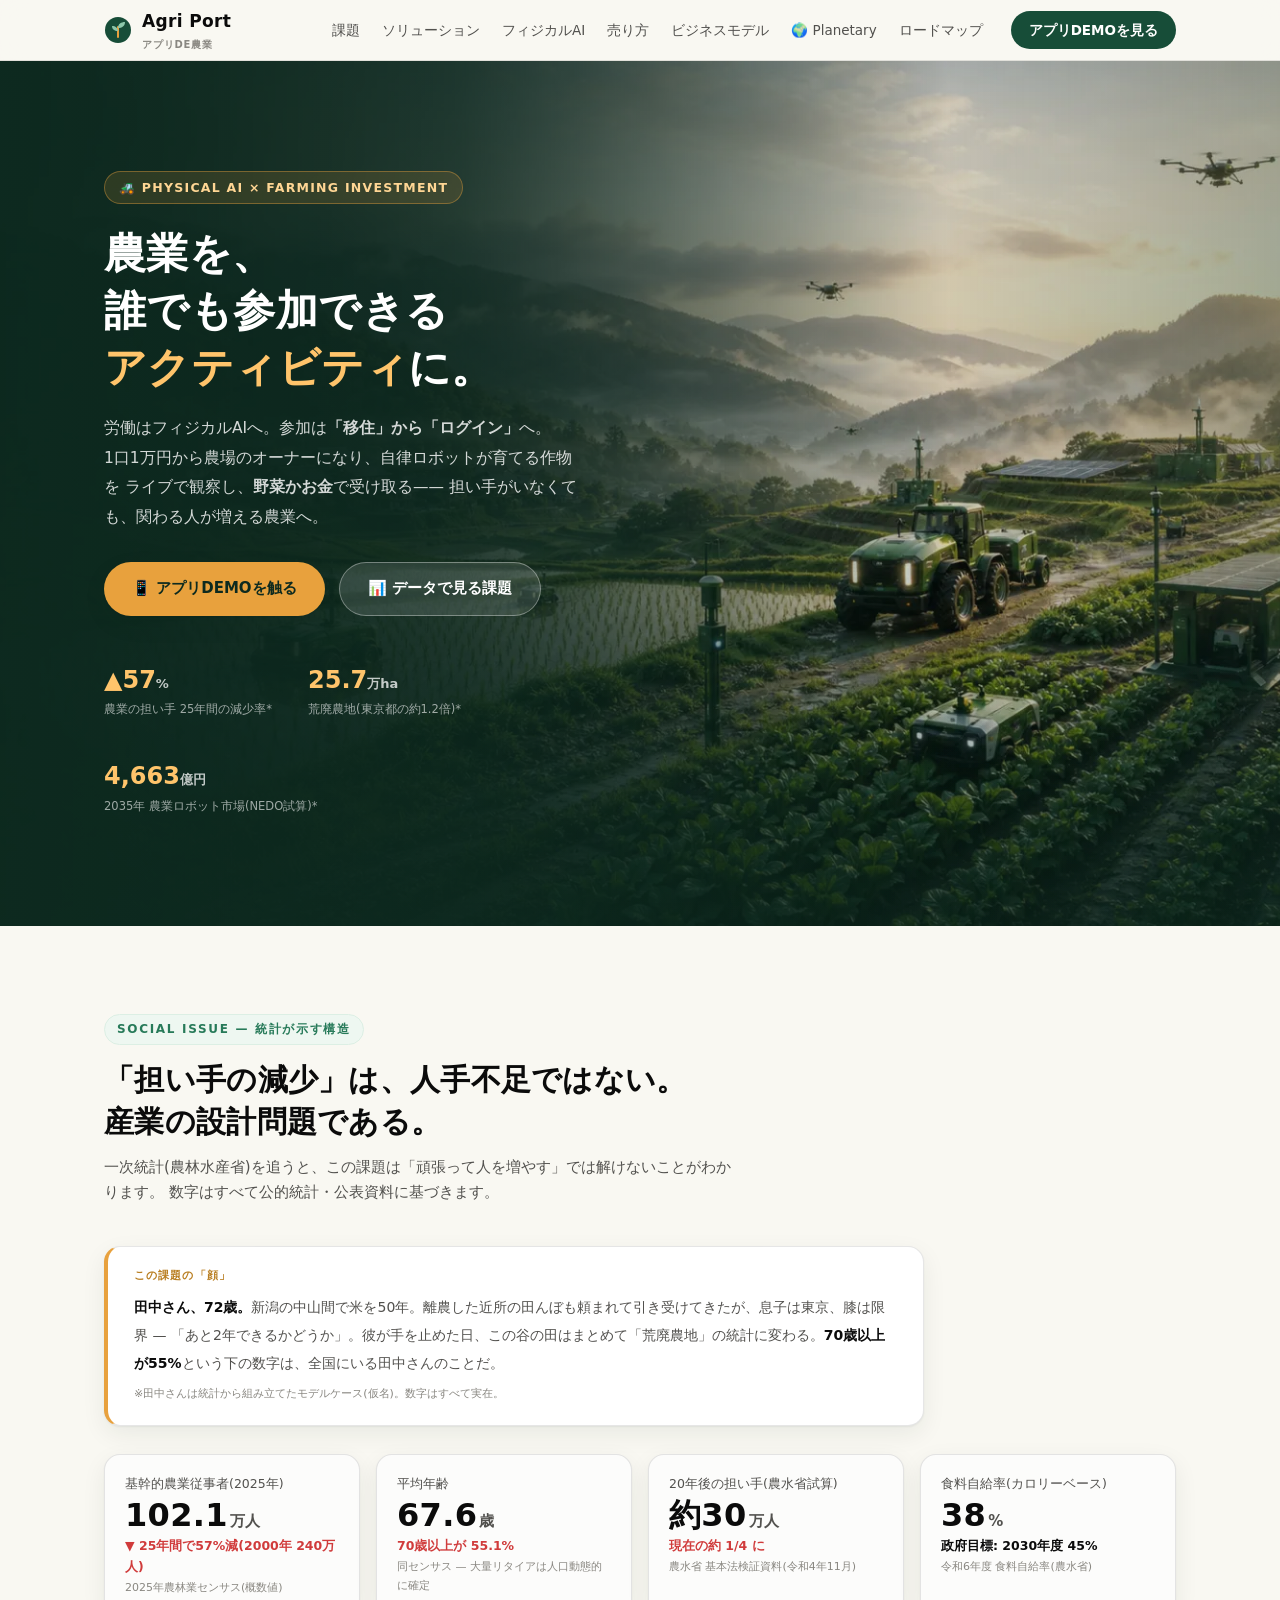
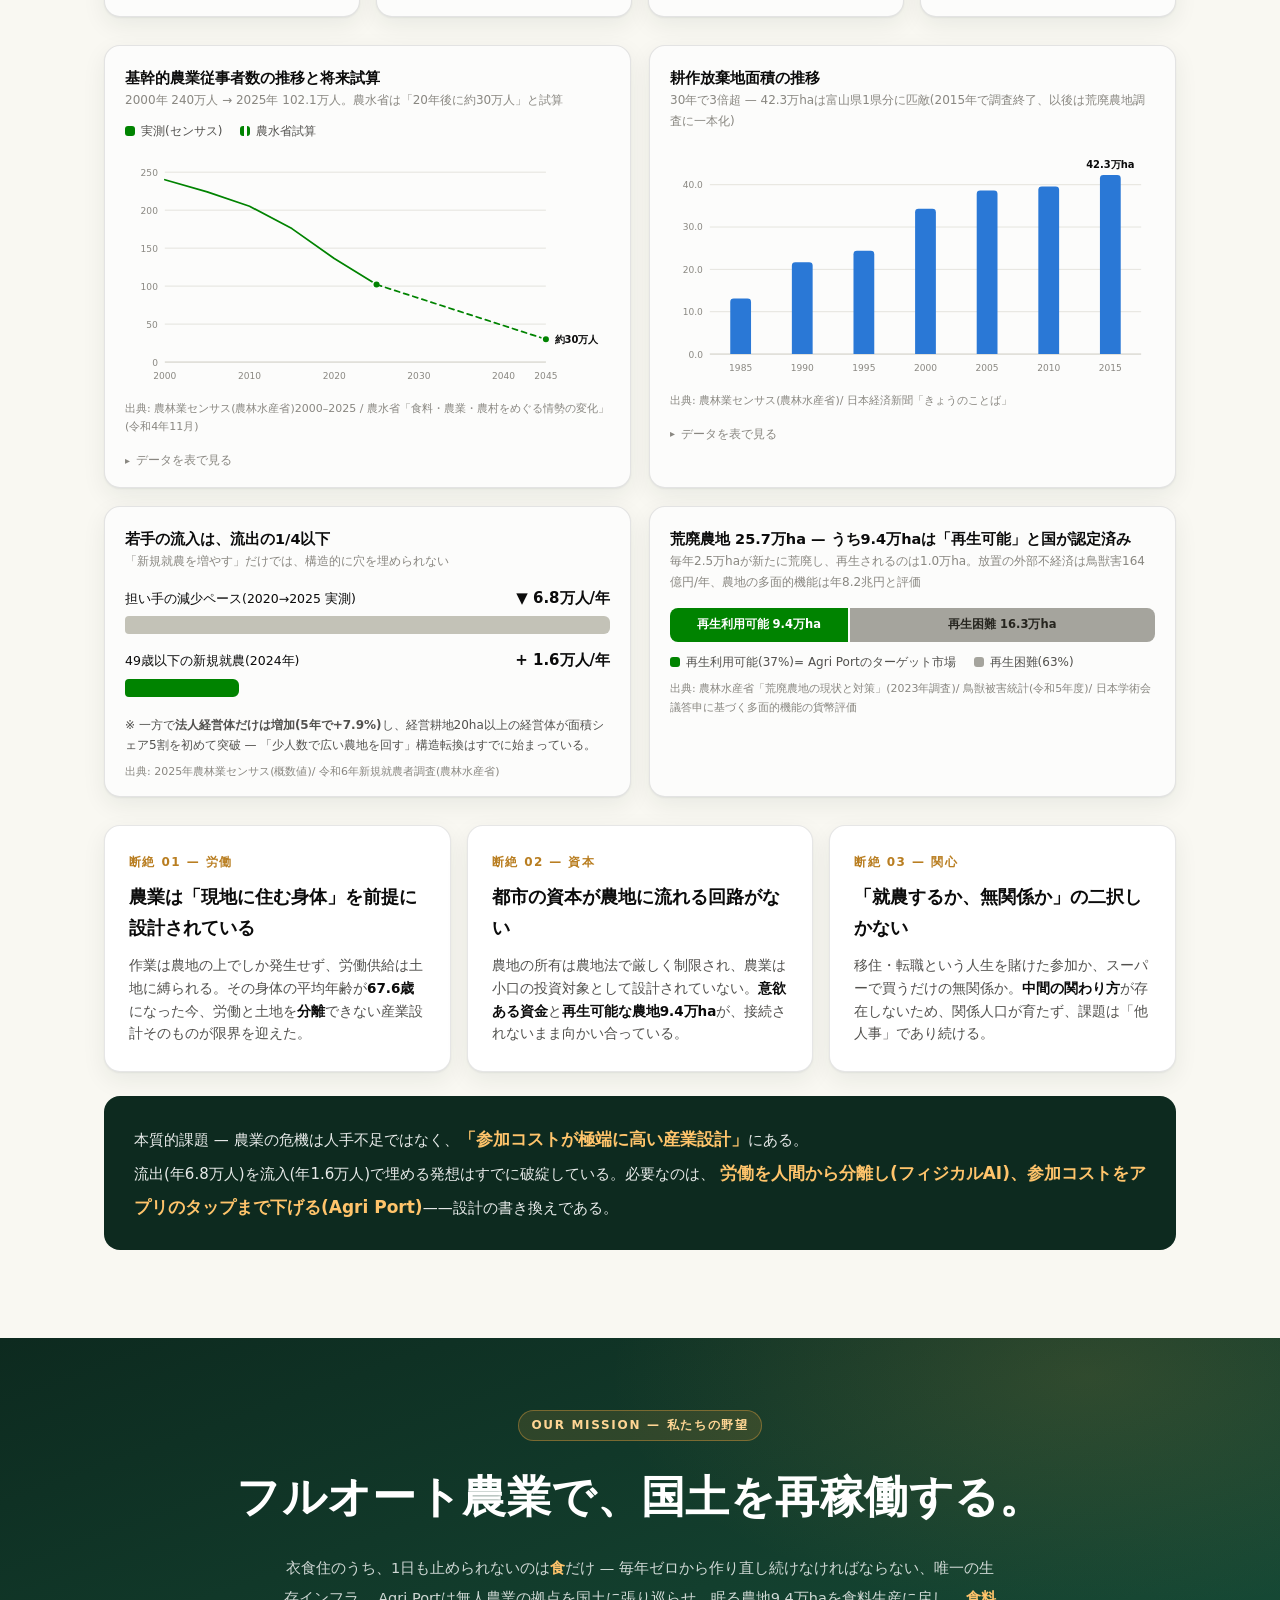
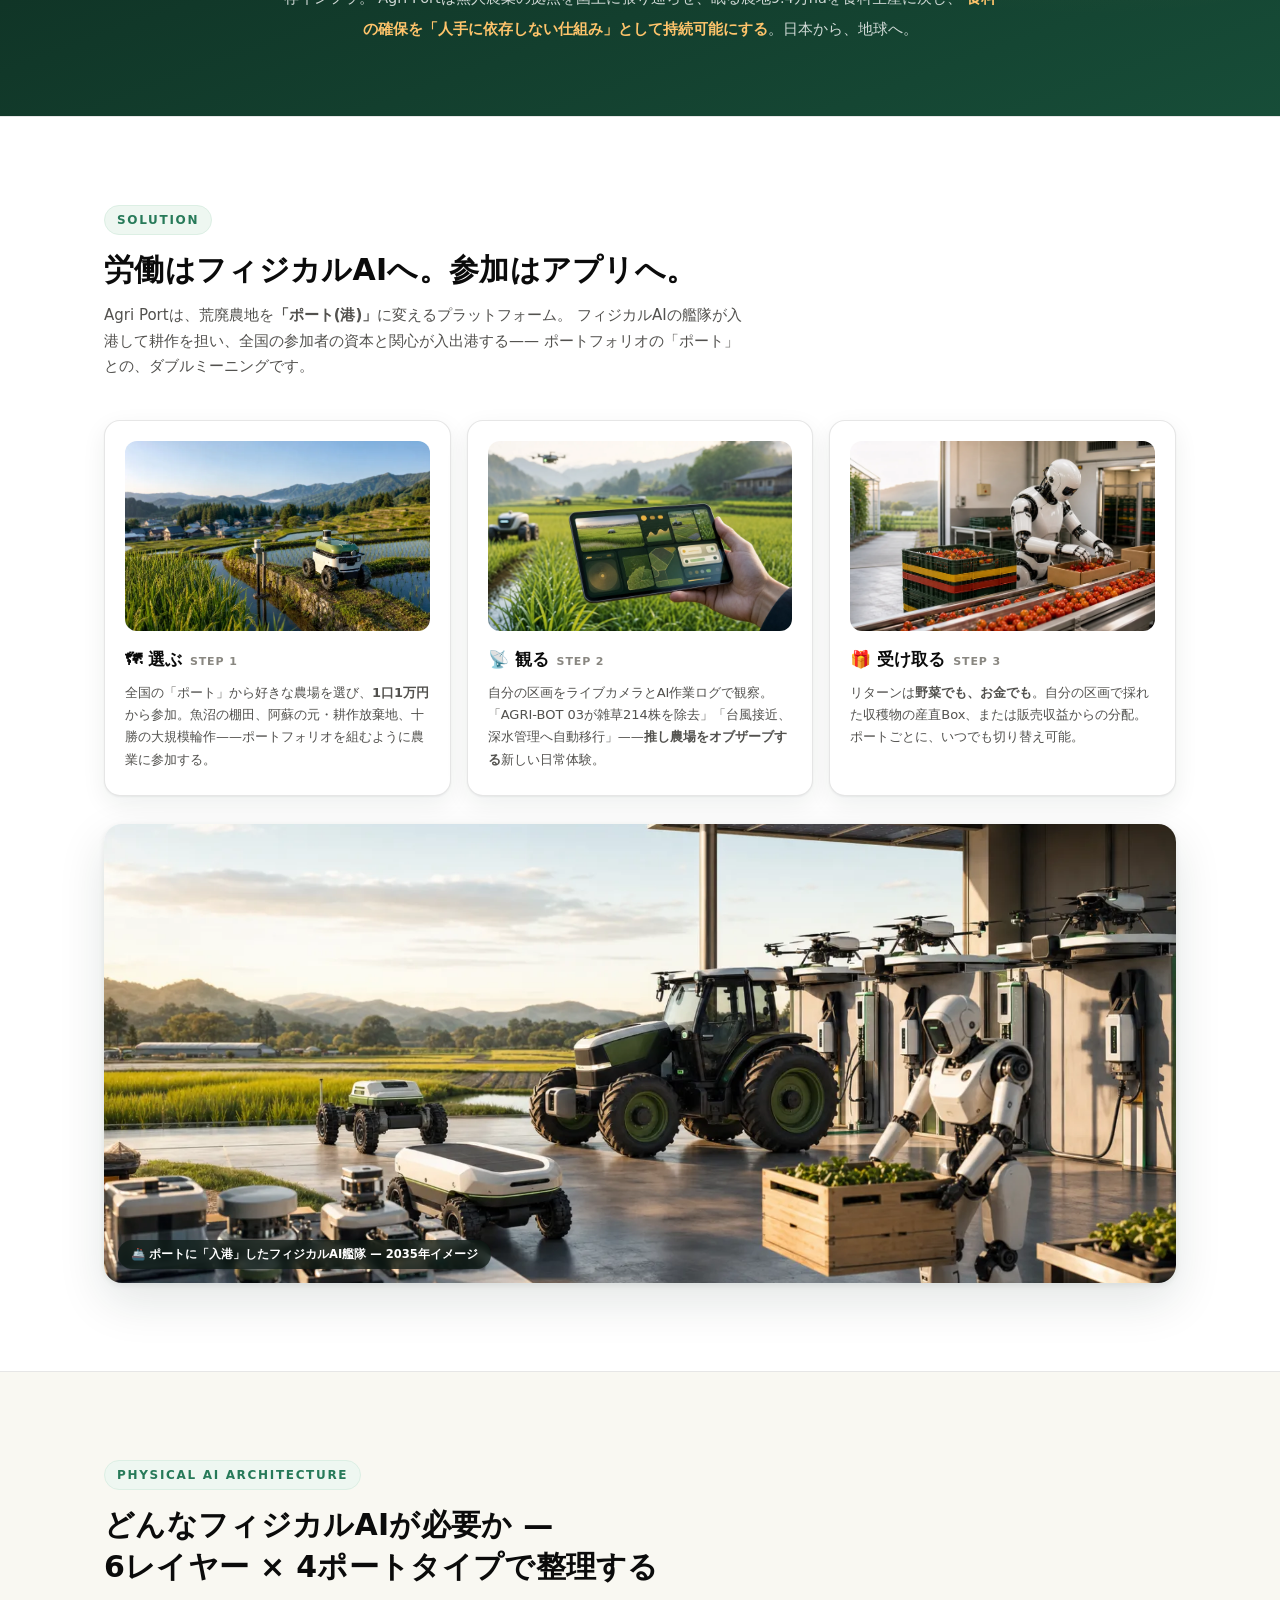
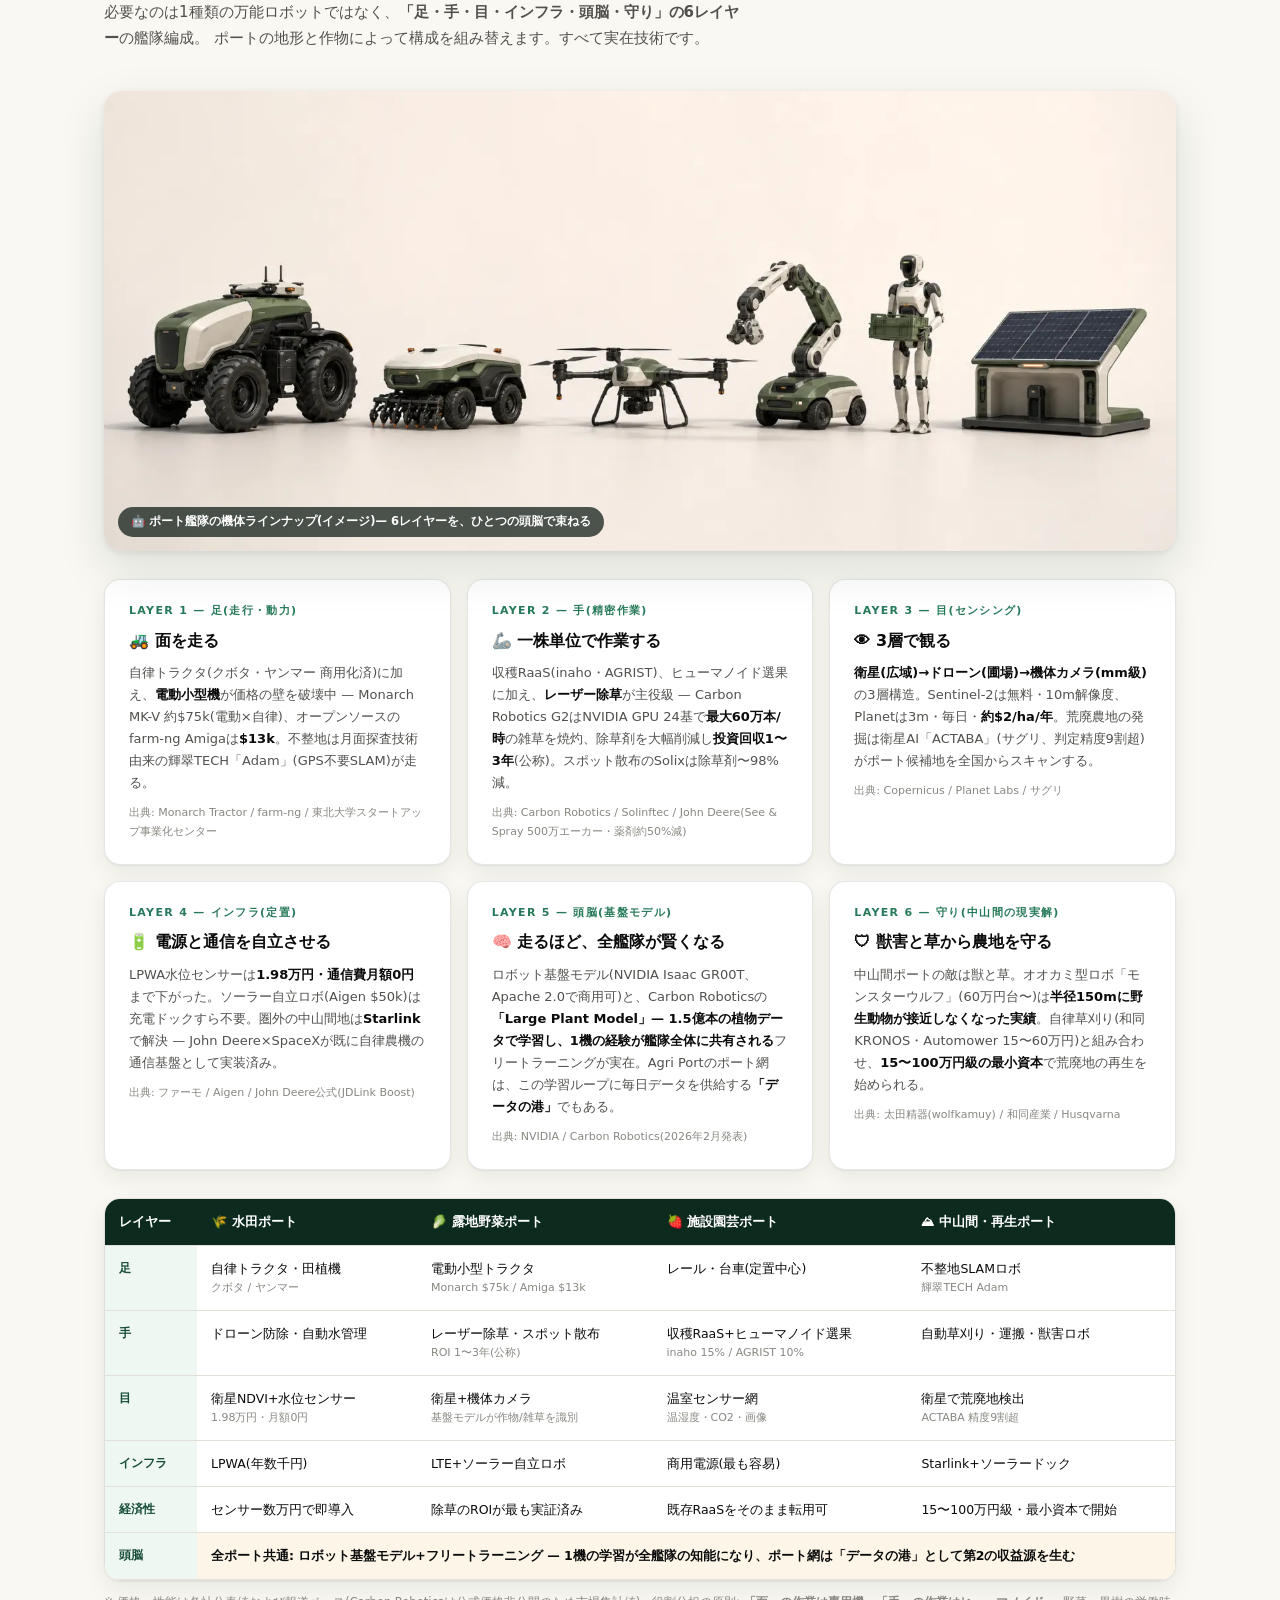
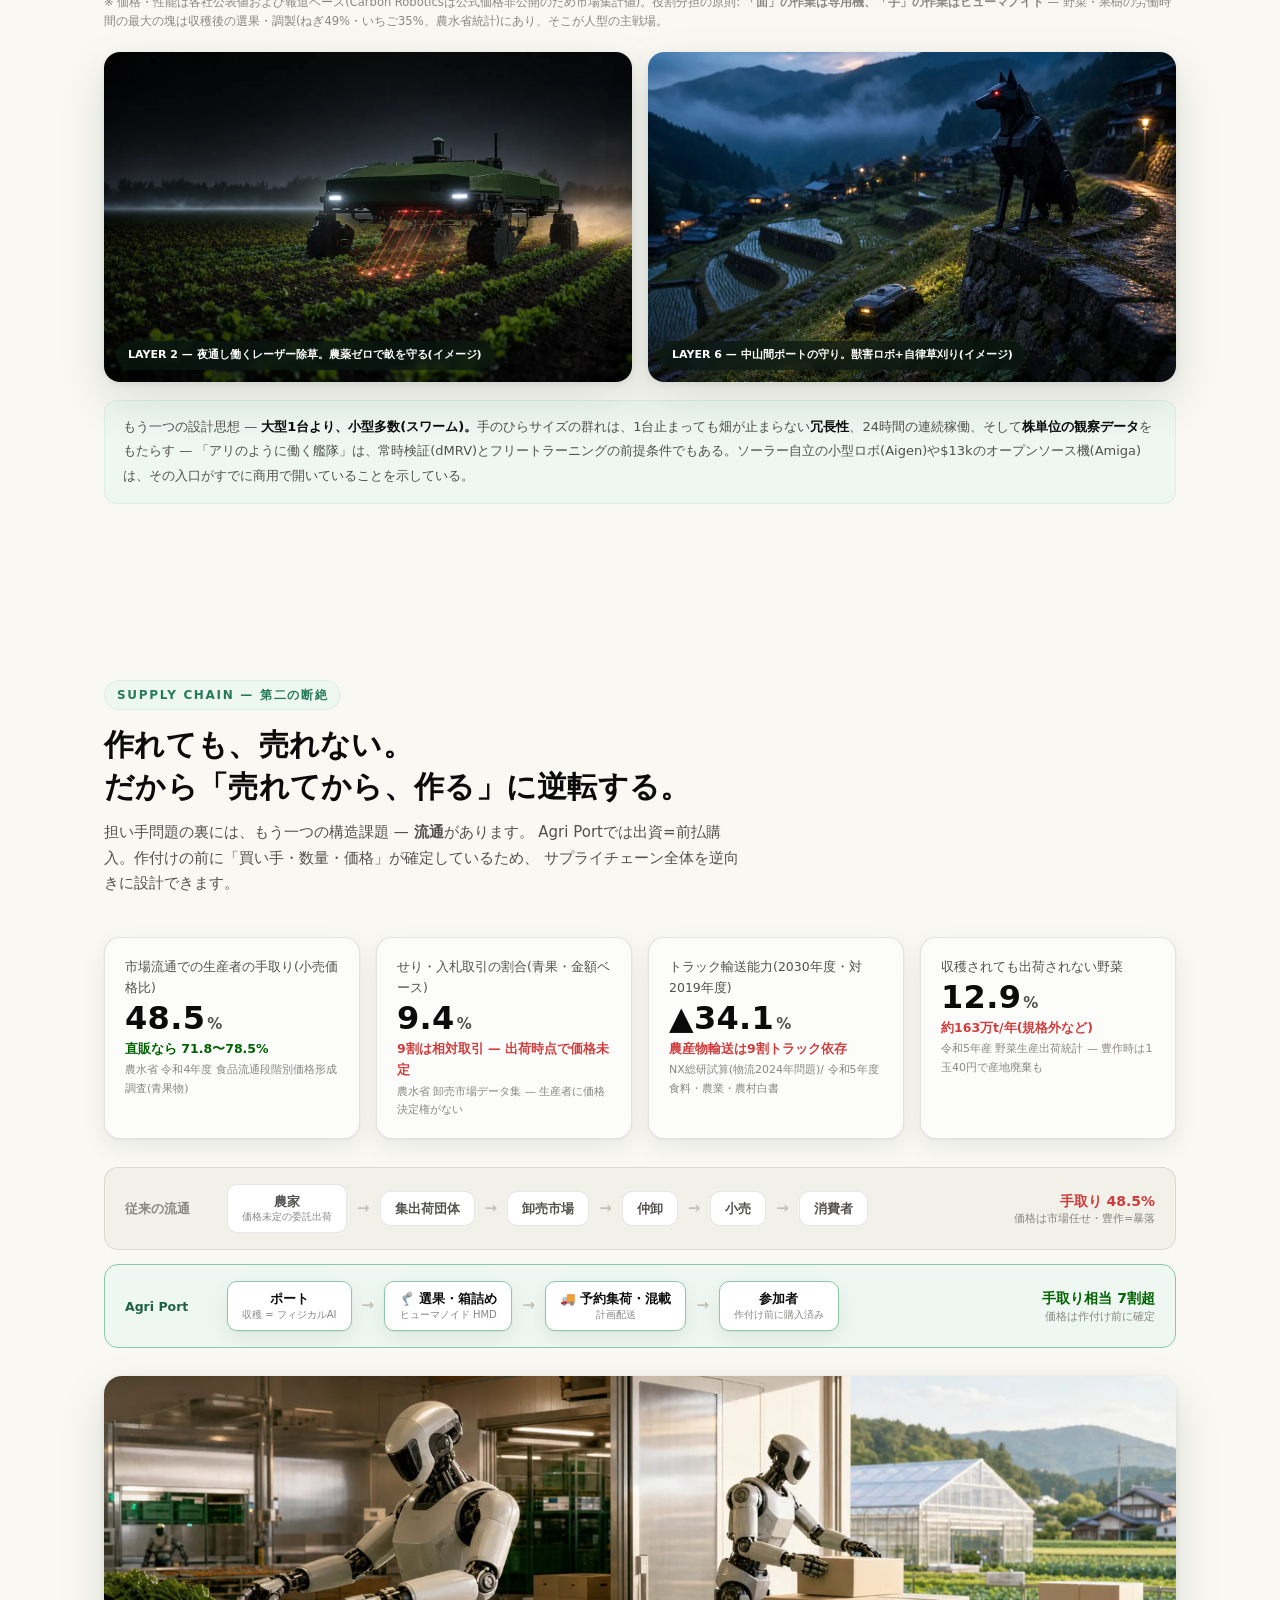
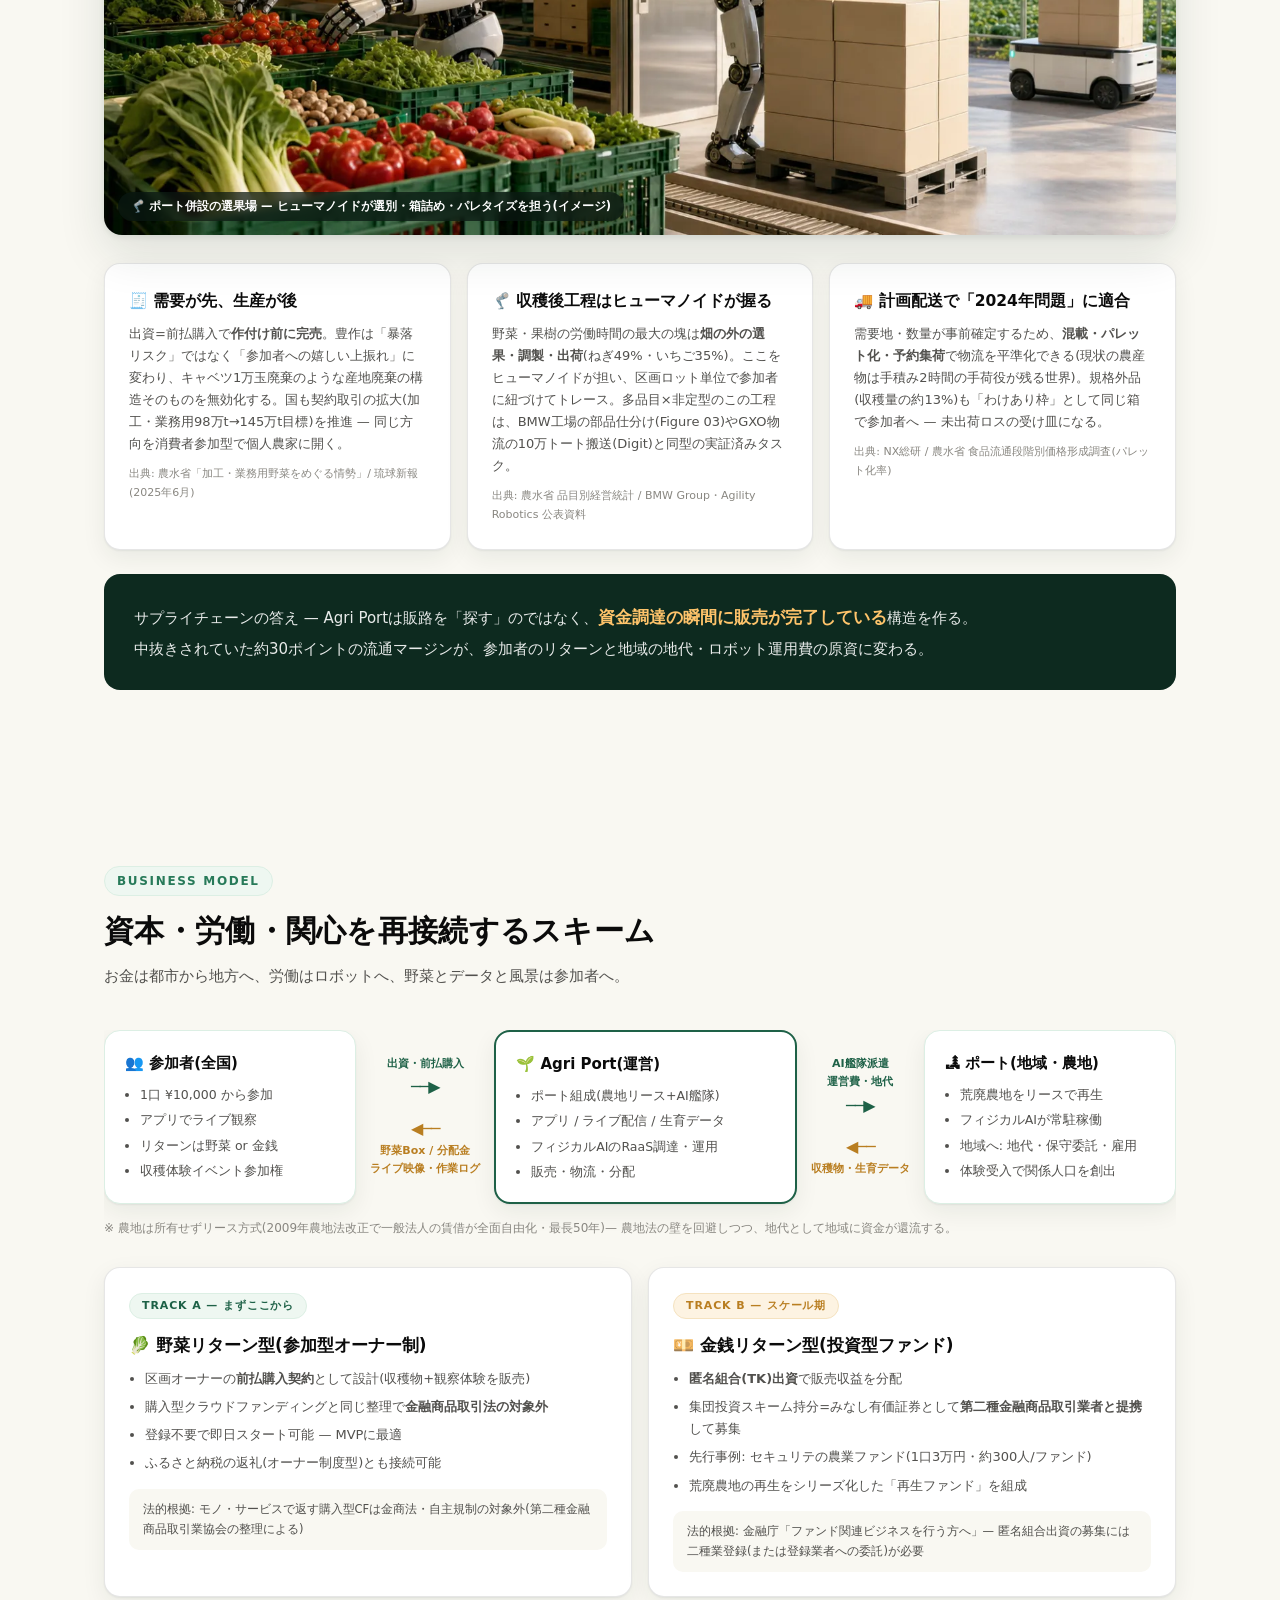
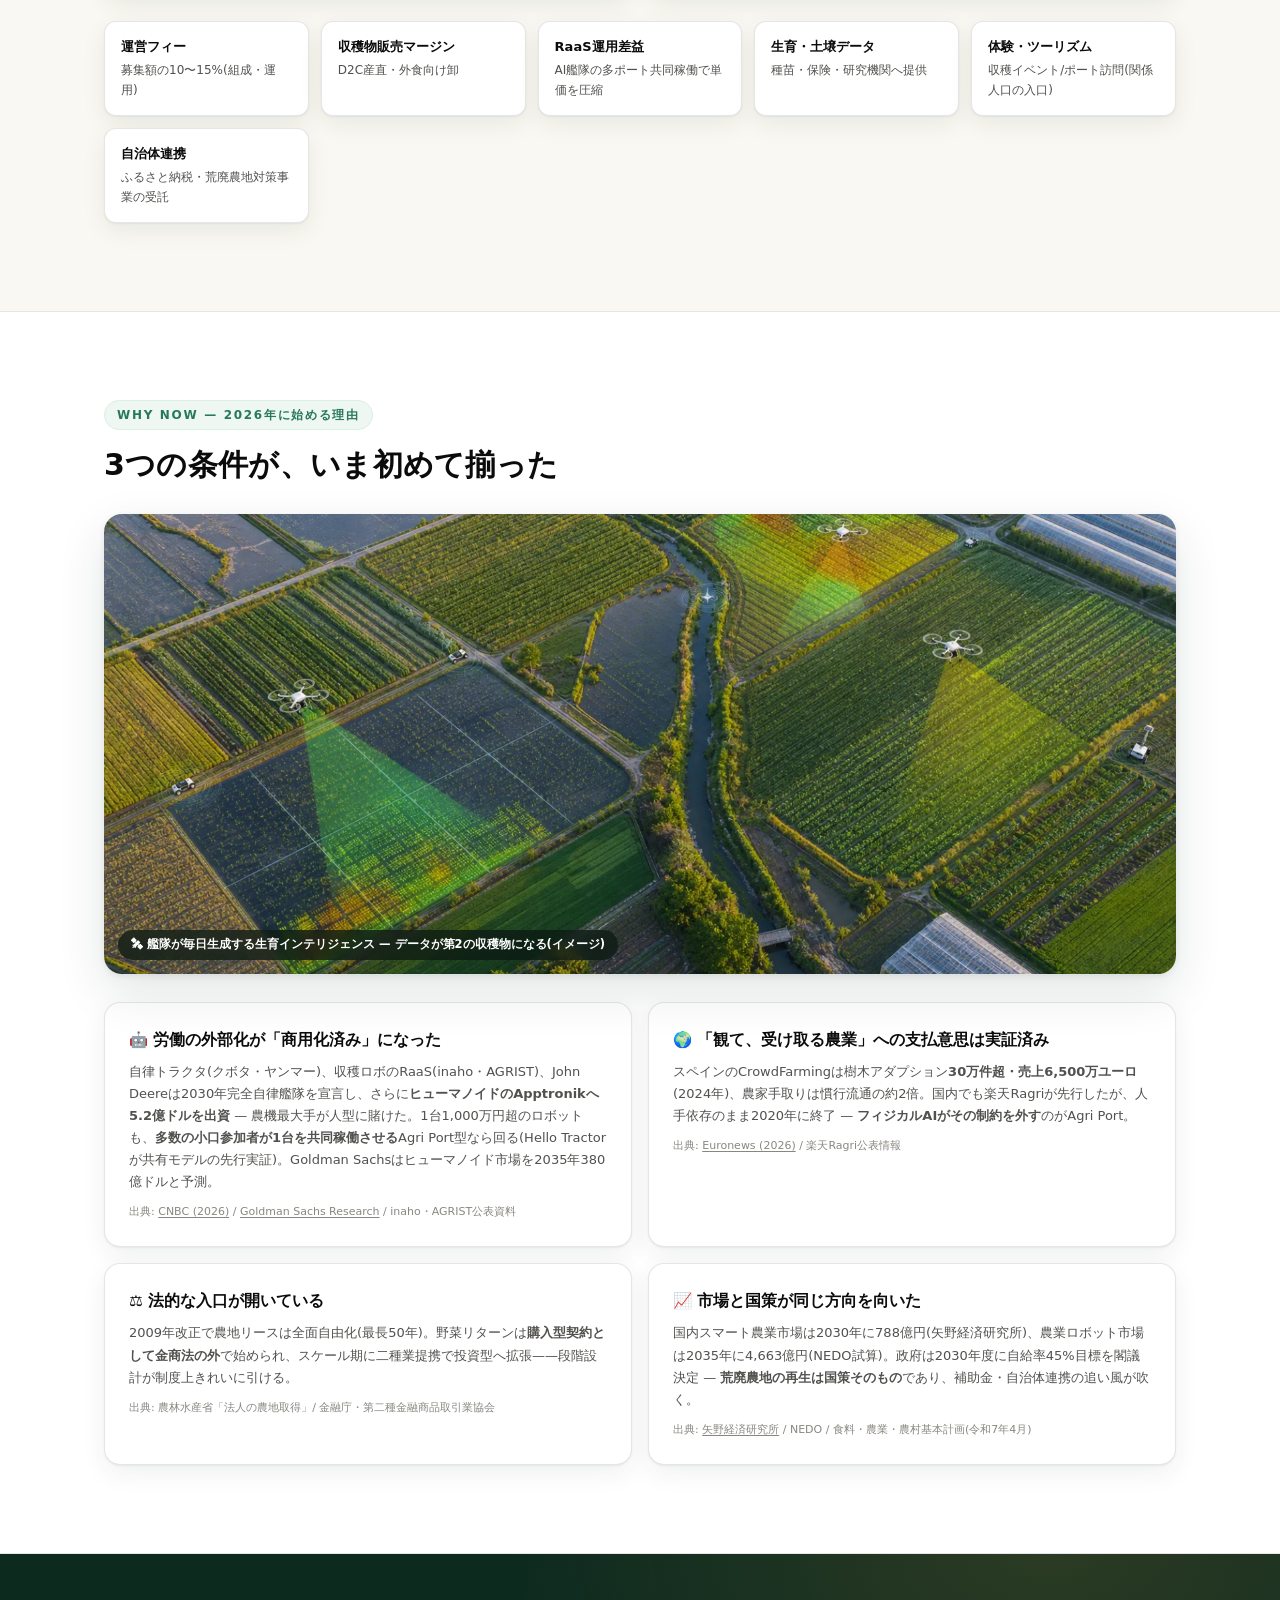
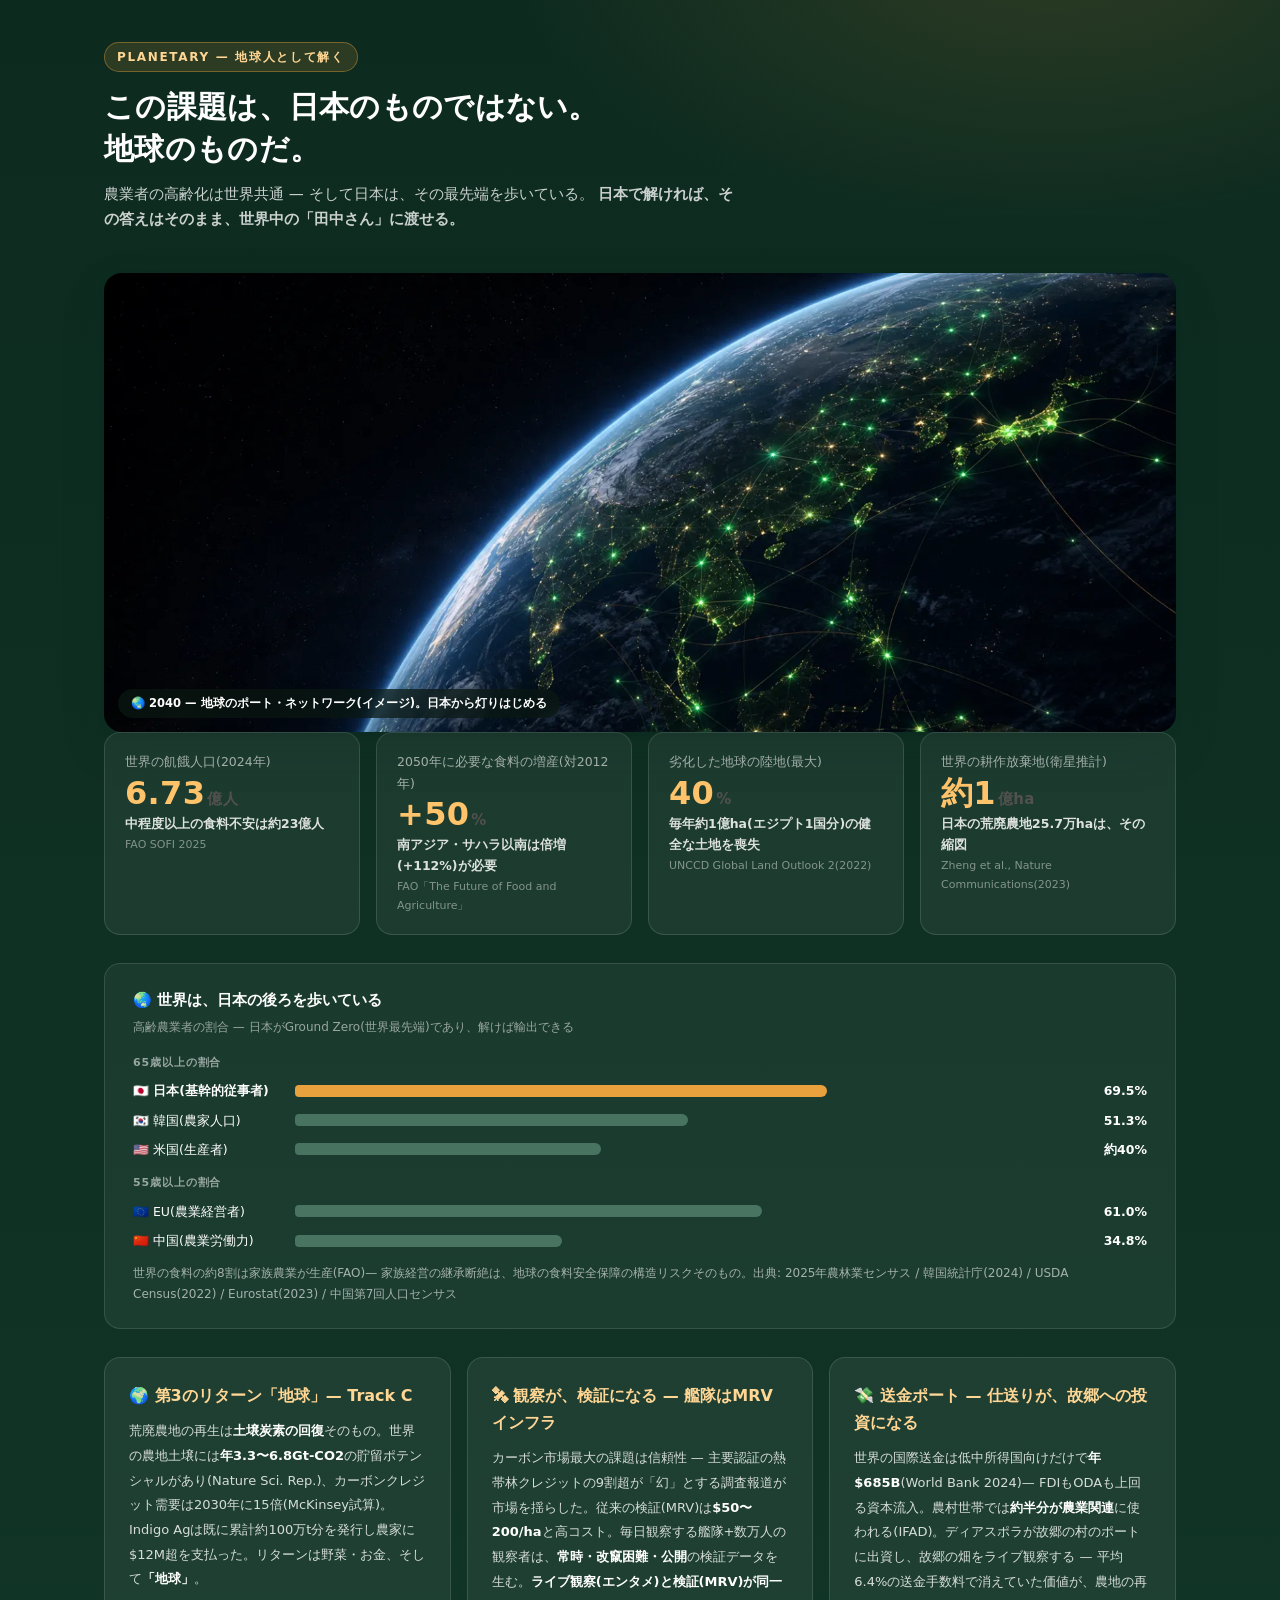
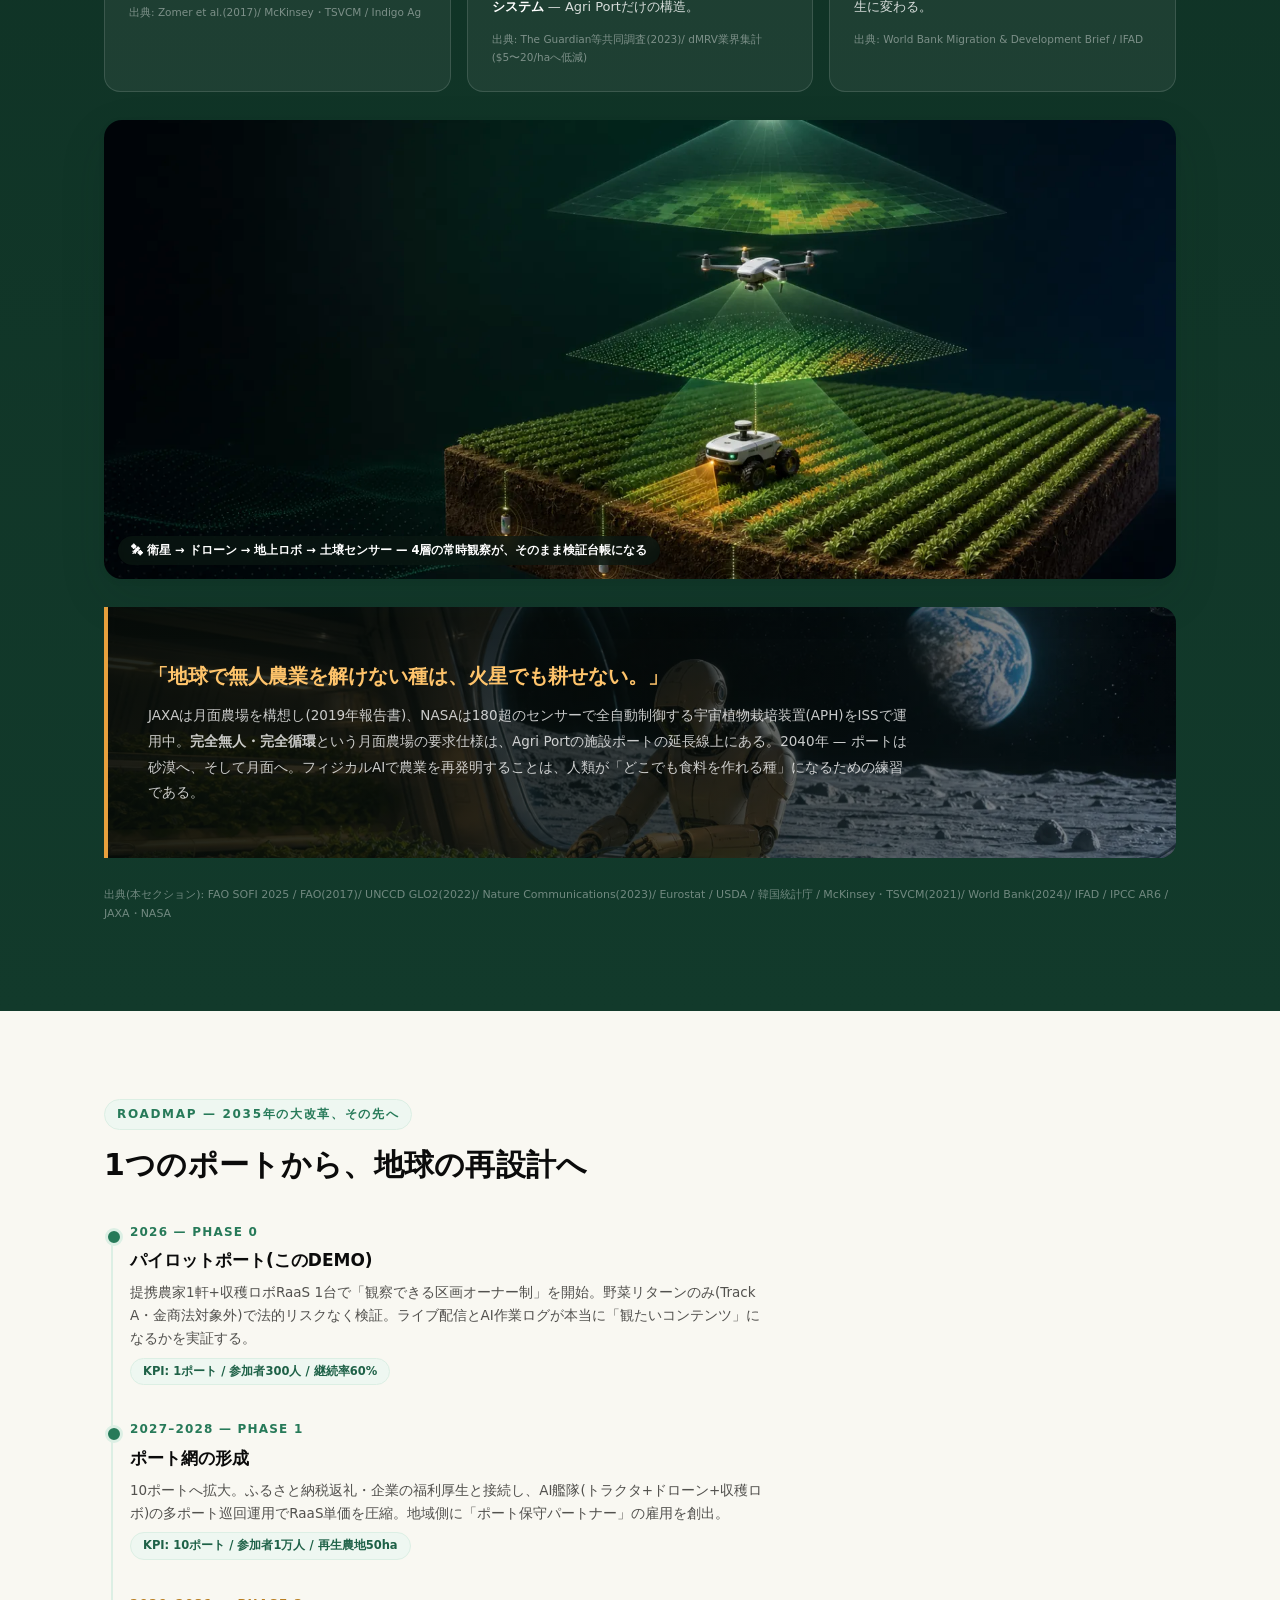
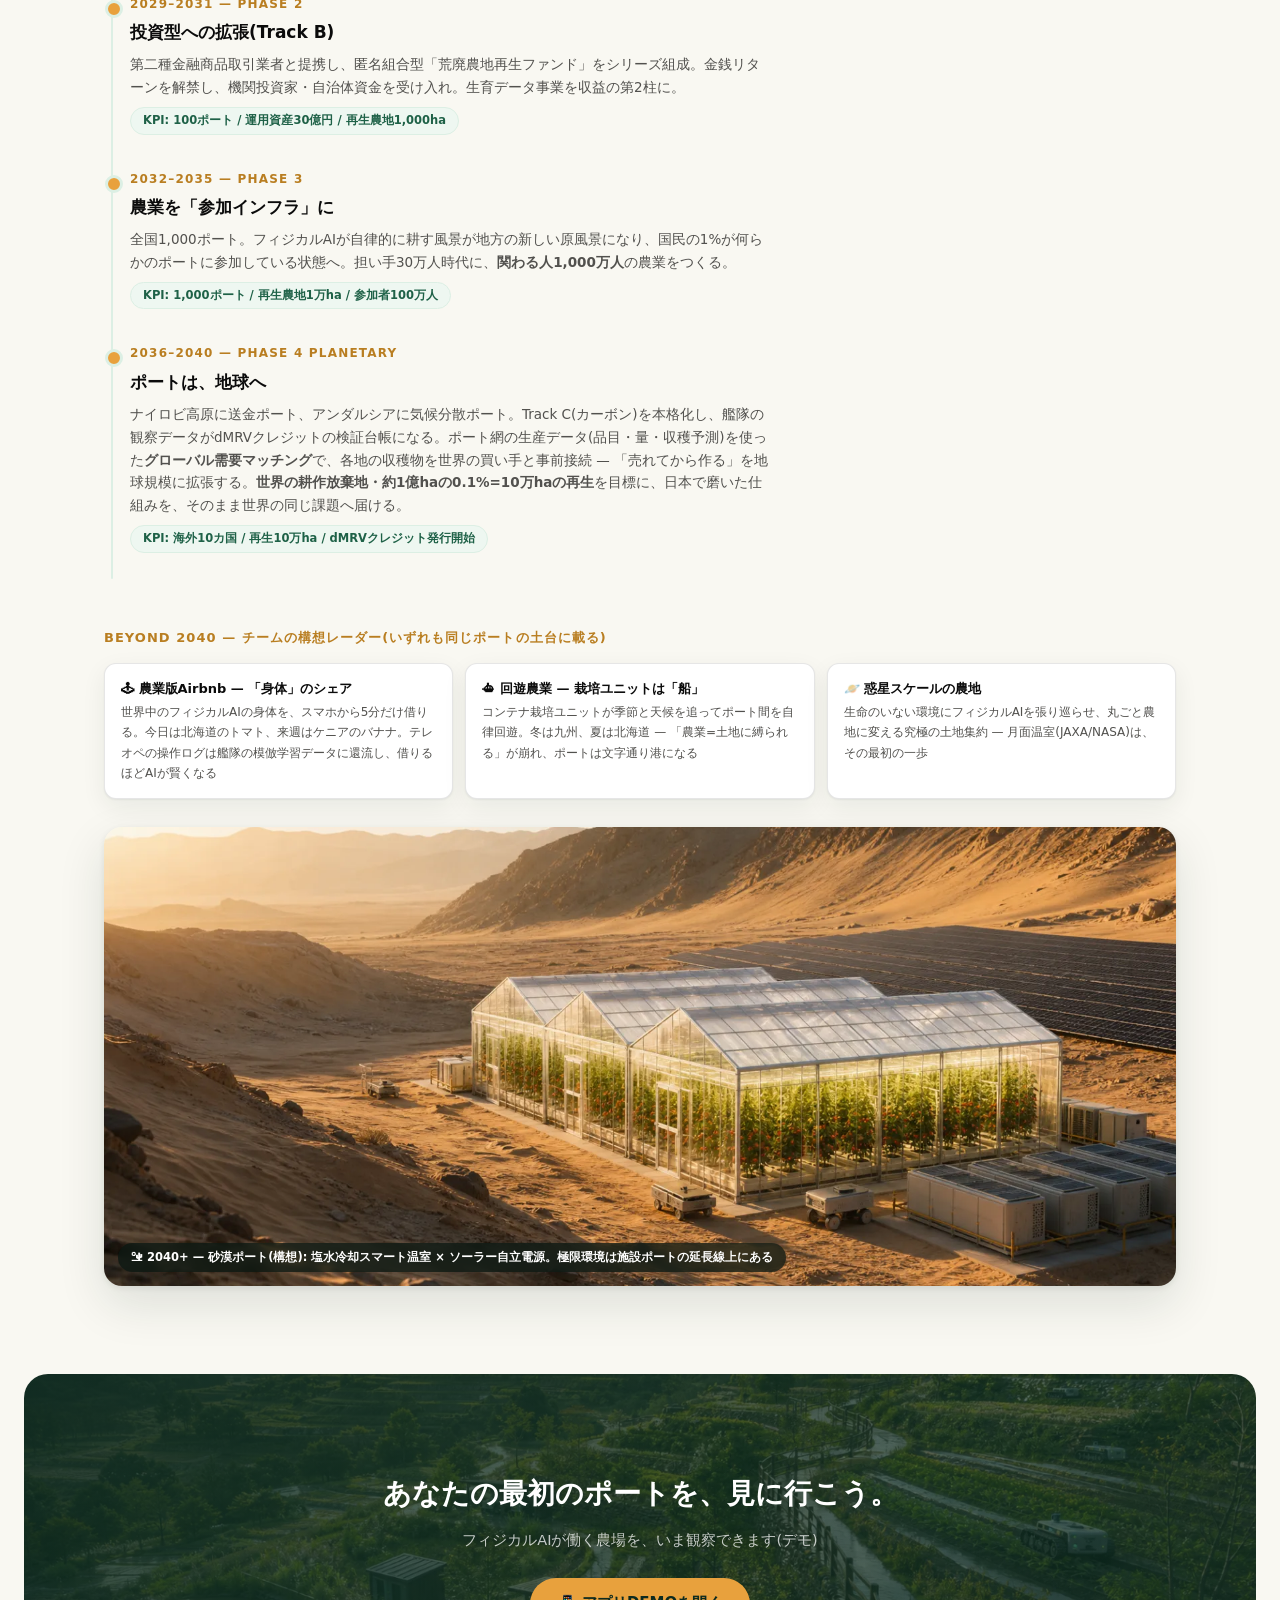
==== commit 393170ae: "ピッチ第2パターン(ストーリー版)を追加 + LPにペルソナ導入 + 言い回しの平易化 - pitch-story.html: 田中さん(72歳・統計から組んだモデルケース)の物語で貫く13枚   課" ====
--- a/index.html
+++ b/index.html
@@ -78,6 +78,11 @@
       数字はすべて公的統計・公表資料に基づきます。
     </p>
 
+    <div class="persona-note card">
+      <div class="pn-tag">この課題の「顔」</div>
+      <p><strong>田中さん、72歳。</strong>新潟の中山間で米を50年。離農した近所の田んぼも頼まれて引き受けてきたが、息子は東京、膝は限界 — 「あと2年できるかどうか」。彼が手を止めた日、この谷の田はまとめて「荒廃農地」の統計に変わる。<strong>70歳以上が55%</strong>という下の数字は、全国にいる田中さんのことだ。<span class="pn-note">※田中さんは統計から組み立てたモデルケース(仮名)。数字はすべて実在。</span></p>
+    </div>
+
     <div class="stat-row">
       <div class="stat-tile">
         <div class="stat-label">基幹的農業従事者(2025年)</div>
@@ -244,7 +249,7 @@
 
     <figure class="cinema">
       <img src="assets/images/optimized/physical-ai-fleet-lineup.webp" alt="自律トラクタ、除草ロボ、ドローン、収穫アーム、ヒューマノイド、充電ドックが並ぶ機体ラインナップ" loading="lazy">
-      <figcaption>🤖 ポート艦隊の機体ラインナップ(イメージ)— 6レイヤーを1つのOSで束ねる</figcaption>
+      <figcaption>🤖 ポート艦隊の機体ラインナップ(イメージ)— 6レイヤーを、ひとつの頭脳で束ねる</figcaption>
     </figure>
 
     <div class="layer-grid">
@@ -563,7 +568,7 @@
     <h2>この課題は、日本のものではない。<br>地球のものだ。</h2>
     <p class="lede">
       農業者の高齢化は世界共通 — そして日本は、その最先端を歩いている。
-      <strong>日本で解けた農業OSは、そのまま地球の標準になる。</strong>
+      <strong>日本で解ければ、その答えはそのまま、世界中の「田中さん」に渡せる。</strong>
     </p>
 
     <figure class="cinema">
@@ -677,12 +682,12 @@
       <div class="rm-item future">
         <div class="rm-year">2036–2040 — PHASE 4 PLANETARY</div>
         <h3>ポートは、地球へ</h3>
-        <p>ナイロビ高原に送金ポート、アンダルシアに気候分散ポート。Track C(カーボン)を本格化し、艦隊の観察データがdMRVクレジットの検証台帳になる。ポート網の生産データ(品目・量・収穫予測)を使った<strong>グローバル需要マッチング</strong>で、各地の収穫物を世界の買い手と事前接続 — 「売れてから作る」を地球規模に拡張する。<strong>世界の耕作放棄地・約1億haの0.1%=10万haの再生</strong>を目標に、日本で磨いた農業OSを、地球人のインフラとして輸出する。</p>
+        <p>ナイロビ高原に送金ポート、アンダルシアに気候分散ポート。Track C(カーボン)を本格化し、艦隊の観察データがdMRVクレジットの検証台帳になる。ポート網の生産データ(品目・量・収穫予測)を使った<strong>グローバル需要マッチング</strong>で、各地の収穫物を世界の買い手と事前接続 — 「売れてから作る」を地球規模に拡張する。<strong>世界の耕作放棄地・約1億haの0.1%=10万haの再生</strong>を目標に、日本で磨いた仕組みを、そのまま世界の同じ課題へ届ける。</p>
         <span class="rm-kpi">KPI: 海外10カ国 / 再生10万ha / dMRVクレジット発行開始</span>
       </div>
     </div>
 
-    <h3 class="beyond-head">BEYOND 2040 — チームの構想レーダー(いずれもポートOSの拡張として同じ土台に載る)</h3>
+    <h3 class="beyond-head">BEYOND 2040 — チームの構想レーダー(いずれも同じポートの土台に載る)</h3>
     <div class="revenue-row">
       <div class="rev-item"><strong>🕹 農業版Airbnb — 「身体」のシェア</strong>世界中のフィジカルAIの身体を、スマホから5分だけ借りる。今日は北海道のトマト、来週はケニアのバナナ。テレオペの操作ログは艦隊の模倣学習データに還流し、借りるほどAIが賢くなる</div>
       <div class="rev-item"><strong>⛴ 回遊農業 — 栽培ユニットは「船」</strong>コンテナ栽培ユニットが季節と天候を追ってポート間を自律回遊。冬は九州、夏は北海道 — 「農業=土地に縛られる」が崩れ、ポートは文字通り港になる</div>
--- a/assets/landing.css
+++ b/assets/landing.css
@@ -363,6 +363,20 @@
 .mars-band p { font-size: 13.5px; color: rgba(255, 255, 255, 0.78); line-height: 1.9; max-width: 760px; }
 .planetary .viz-source { color: rgba(255, 255, 255, 0.4); margin-top: 28px; }
 
+/* ---------- Persona note ---------- */
+.persona-note {
+  border-left: 4px solid var(--amber);
+  padding: 20px 26px; margin-bottom: 28px;
+  max-width: 820px;
+}
+.persona-note .pn-tag {
+  font-size: 11px; font-weight: 800; letter-spacing: 0.1em;
+  color: var(--amber-deep); margin-bottom: 8px;
+}
+.persona-note p { font-size: 14px; line-height: 2; color: var(--ink-2); }
+.persona-note p strong { color: var(--ink); }
+.persona-note .pn-note { display: block; font-size: 11px; color: var(--muted); margin-top: 6px; }
+
 /* ---------- Beyond radar ---------- */
 .beyond-head {
   margin-top: 40px; font-size: 13px; font-weight: 800;
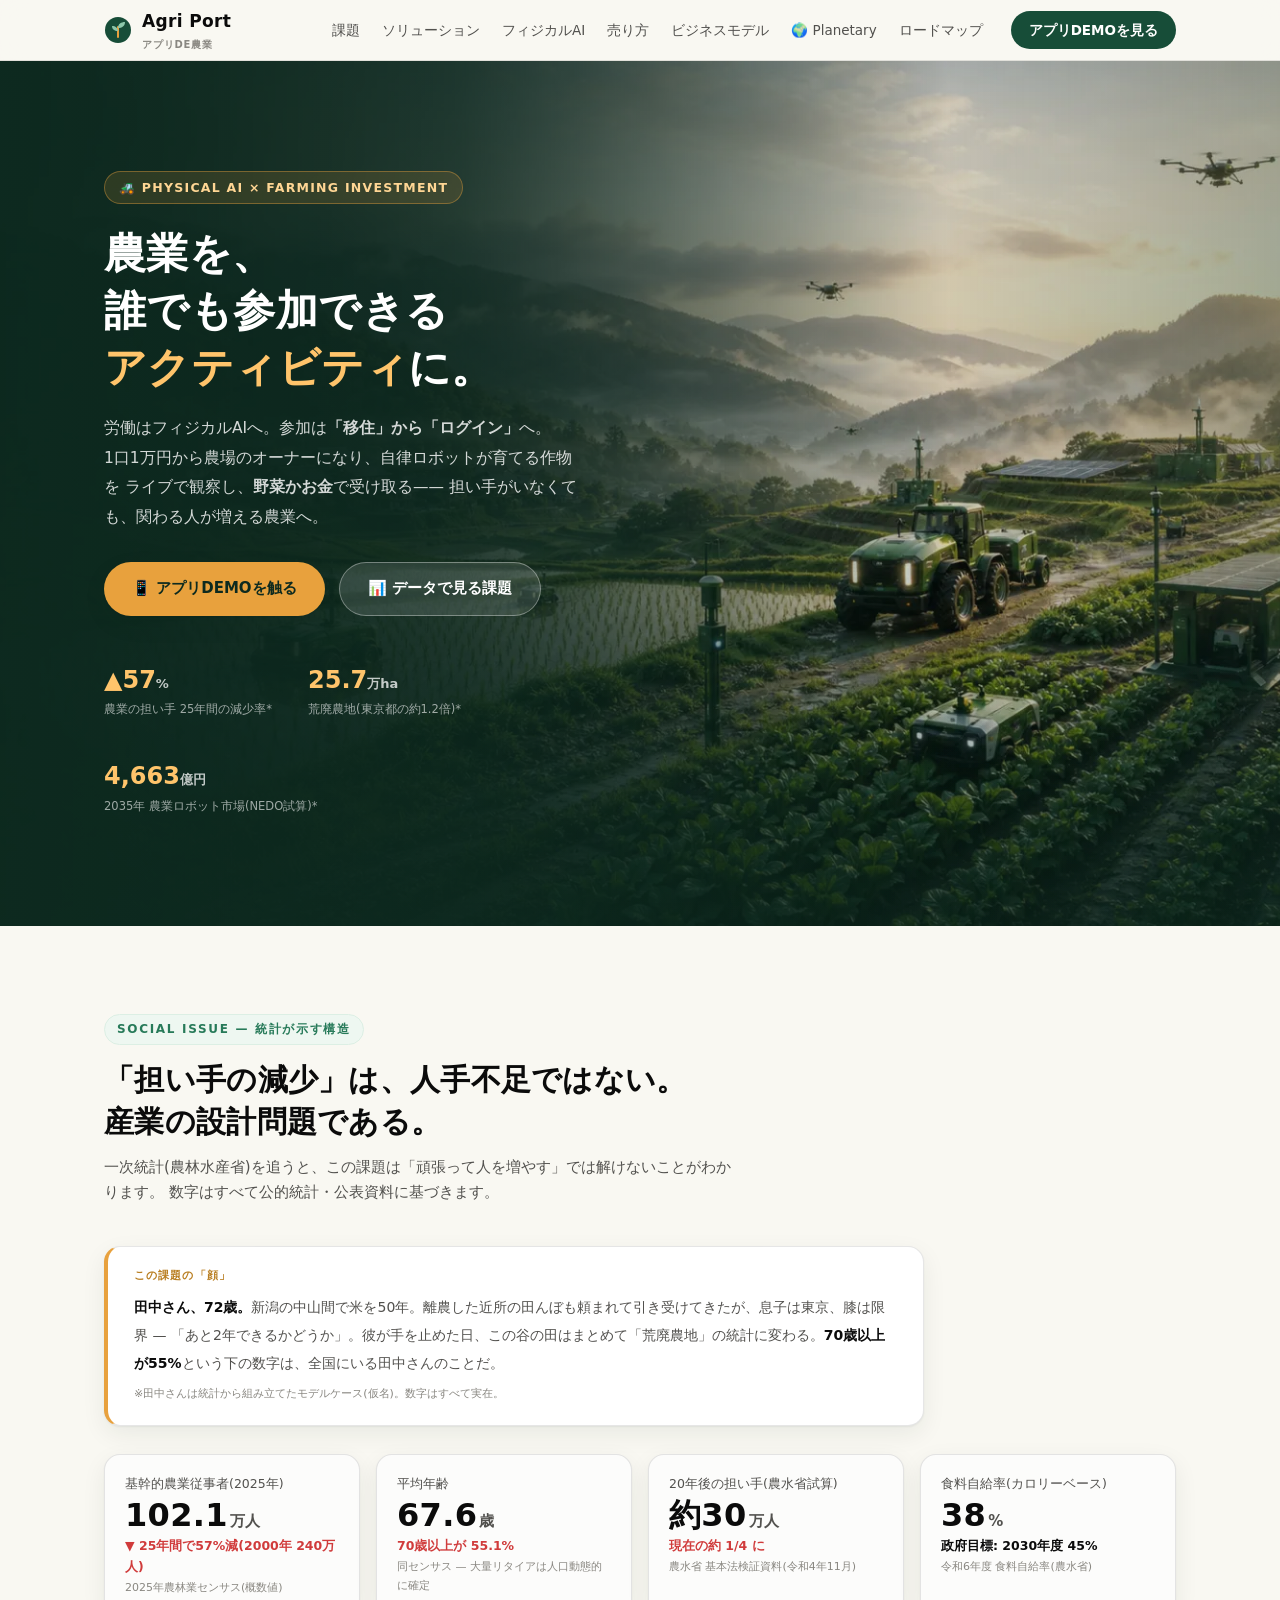
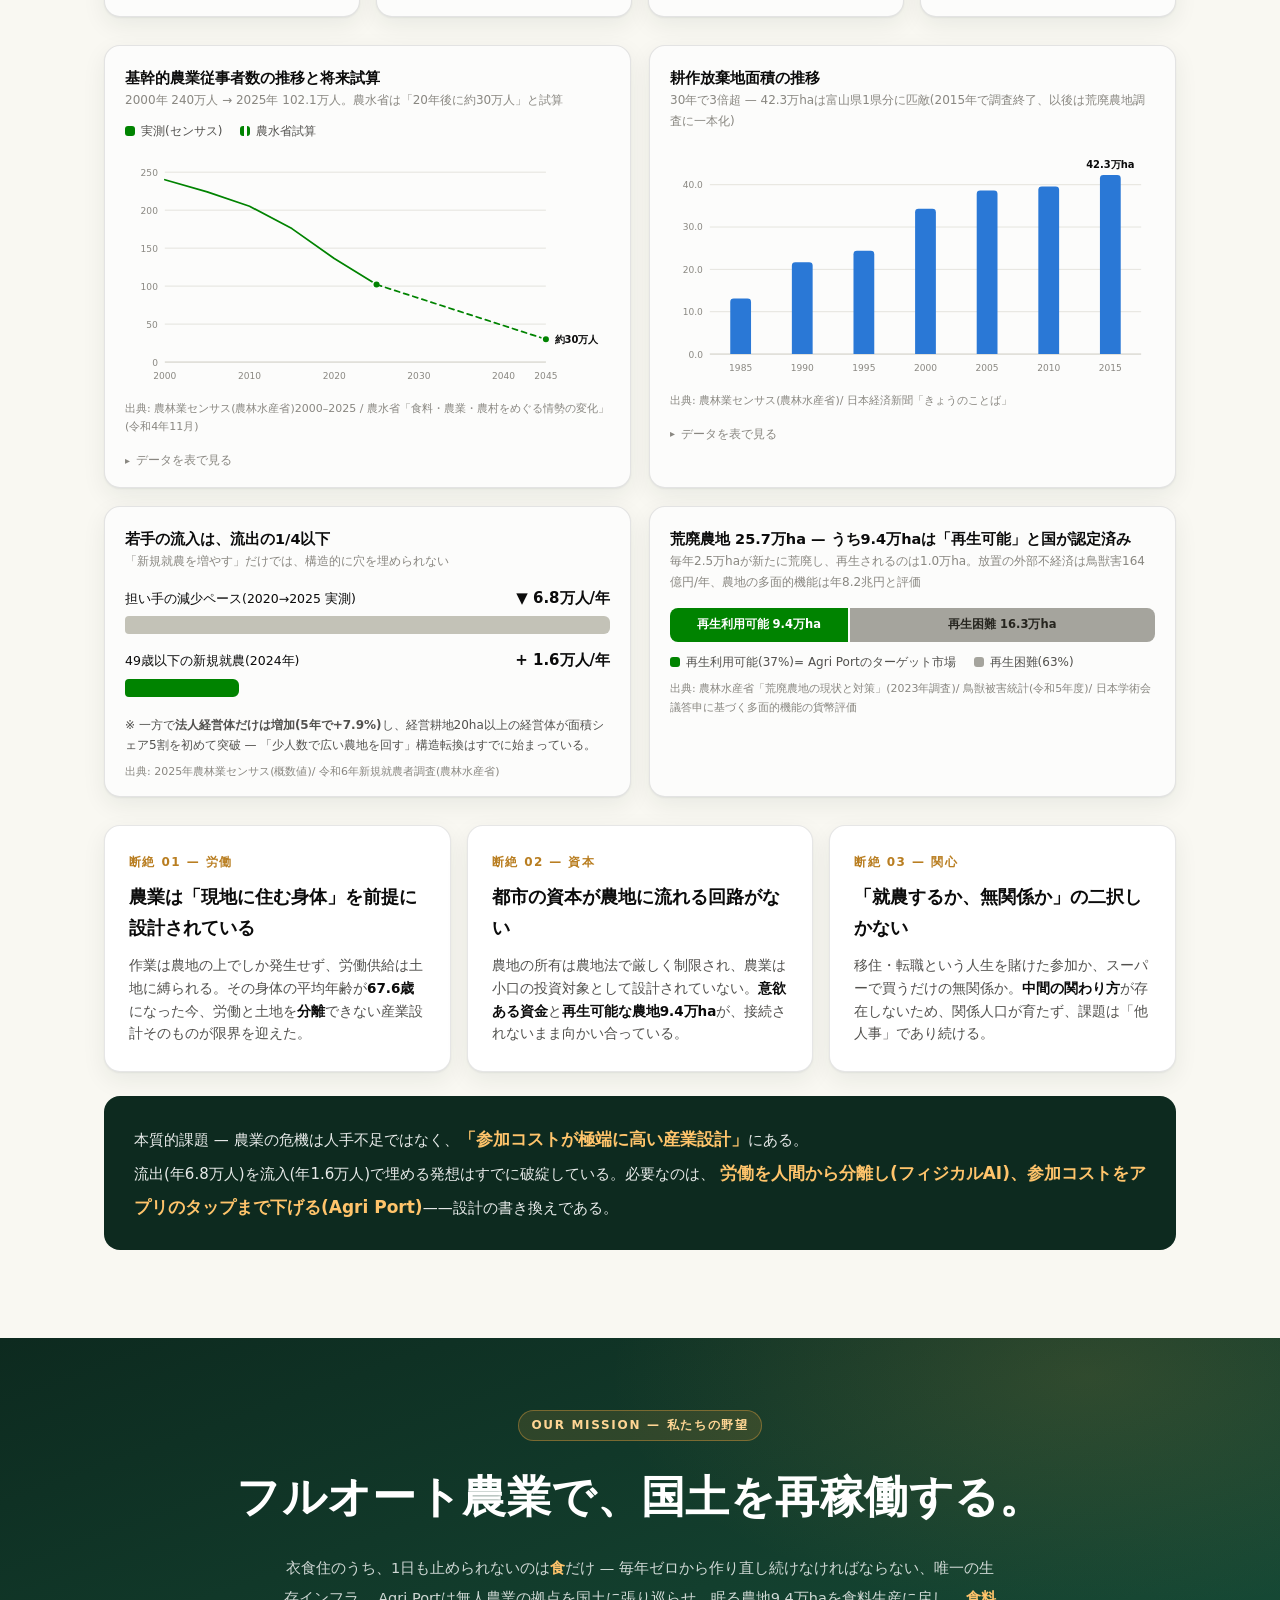
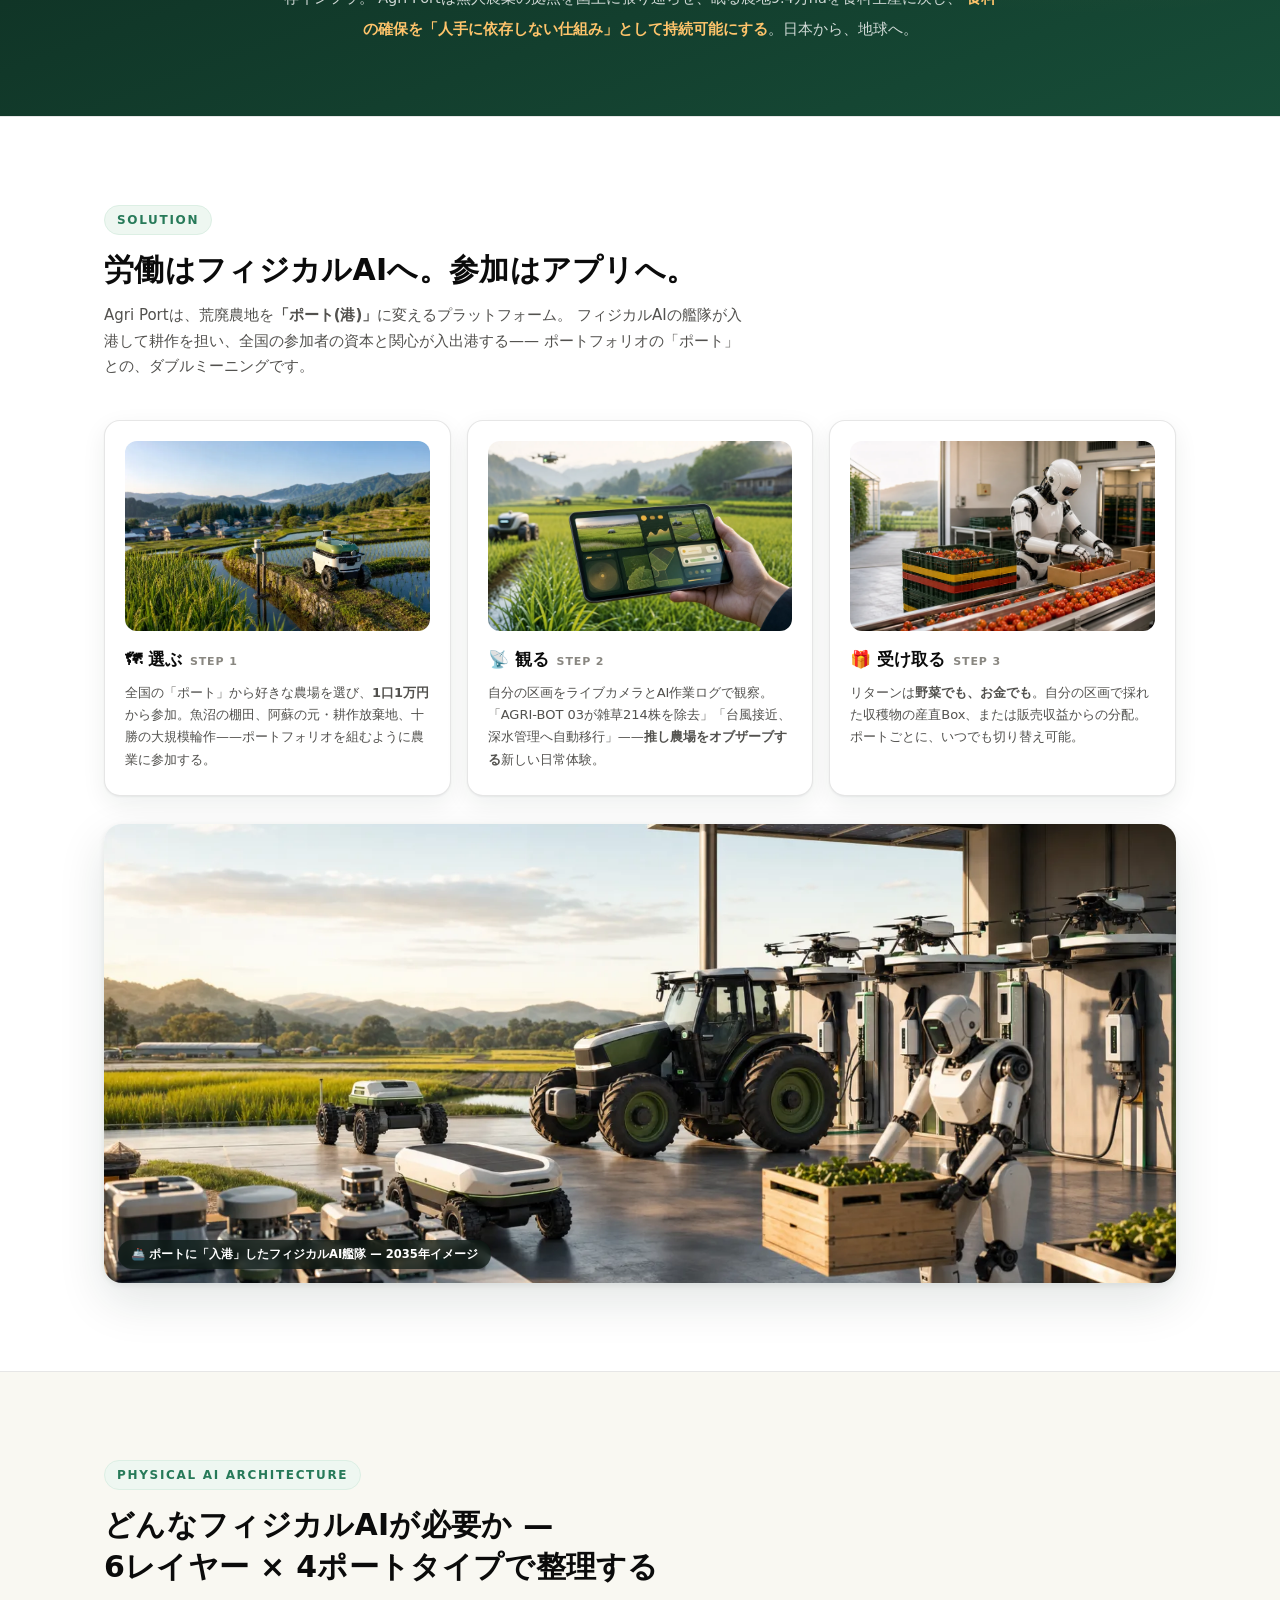
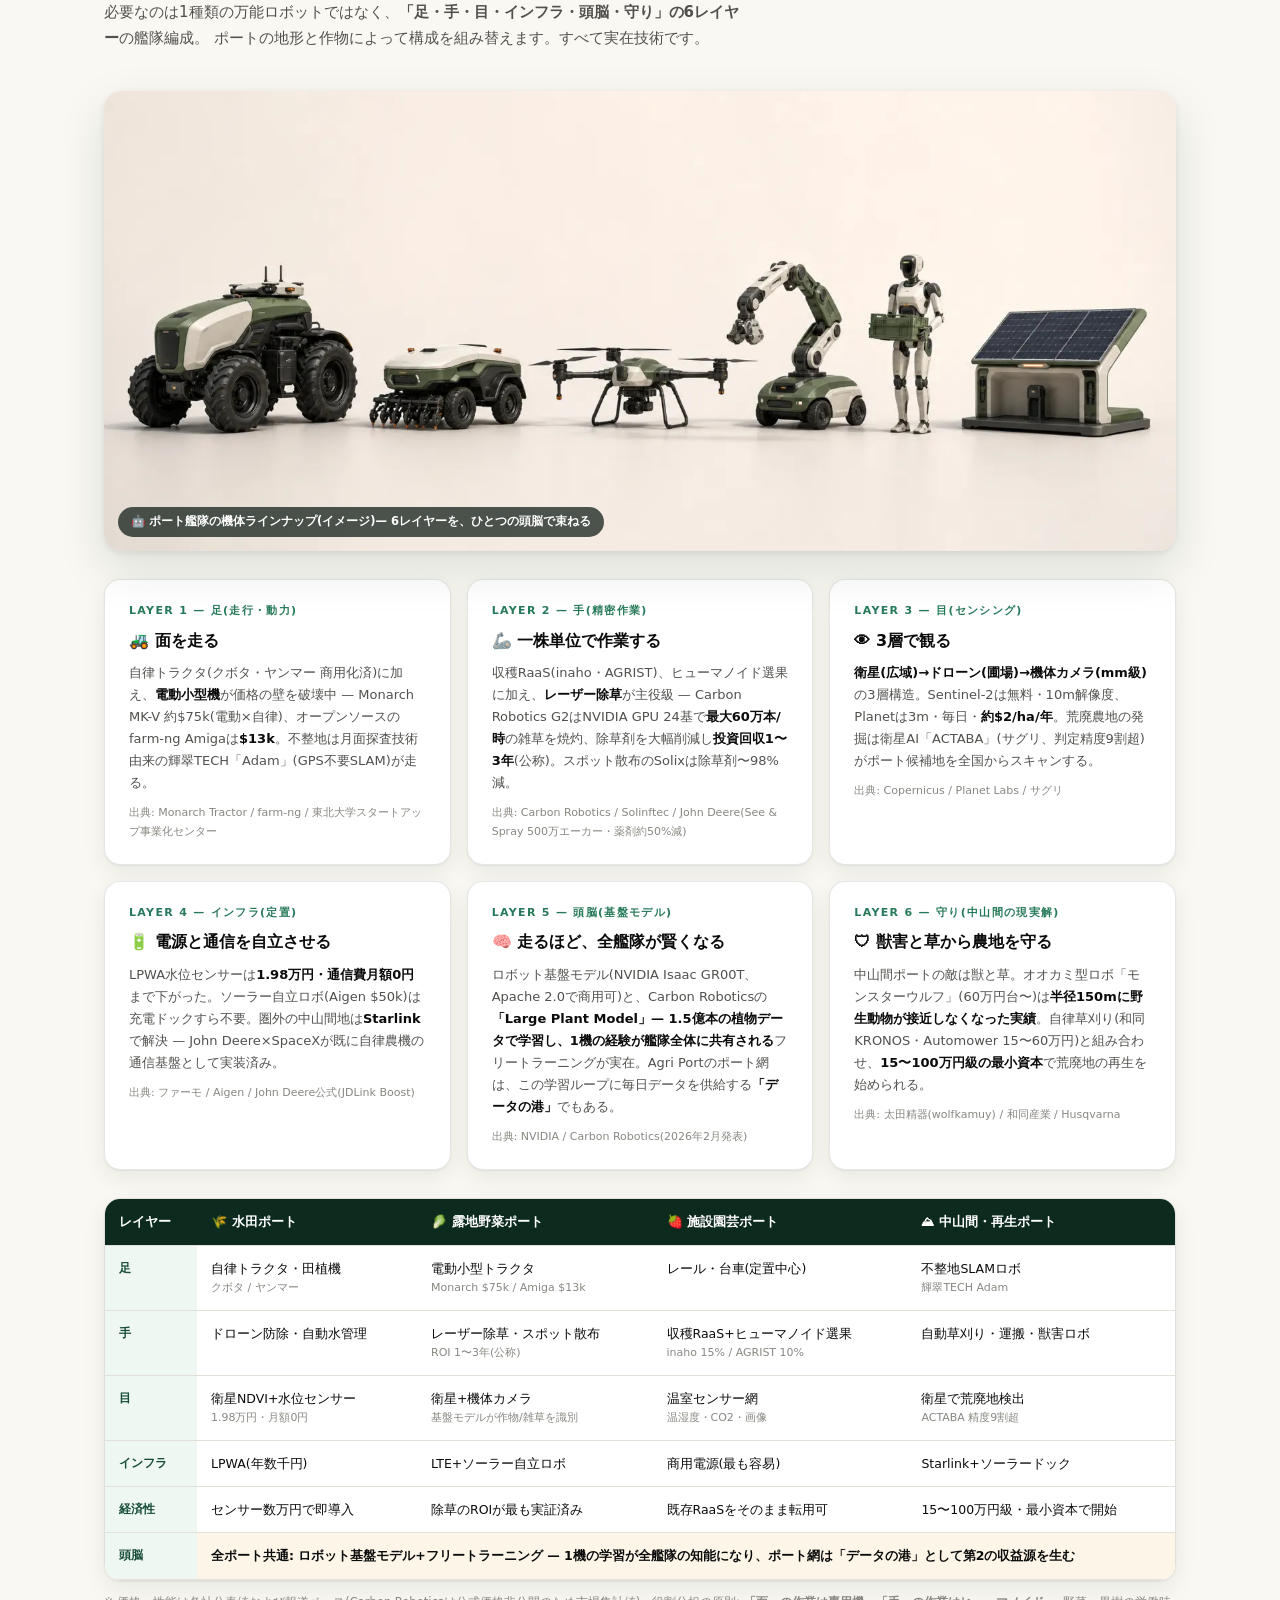
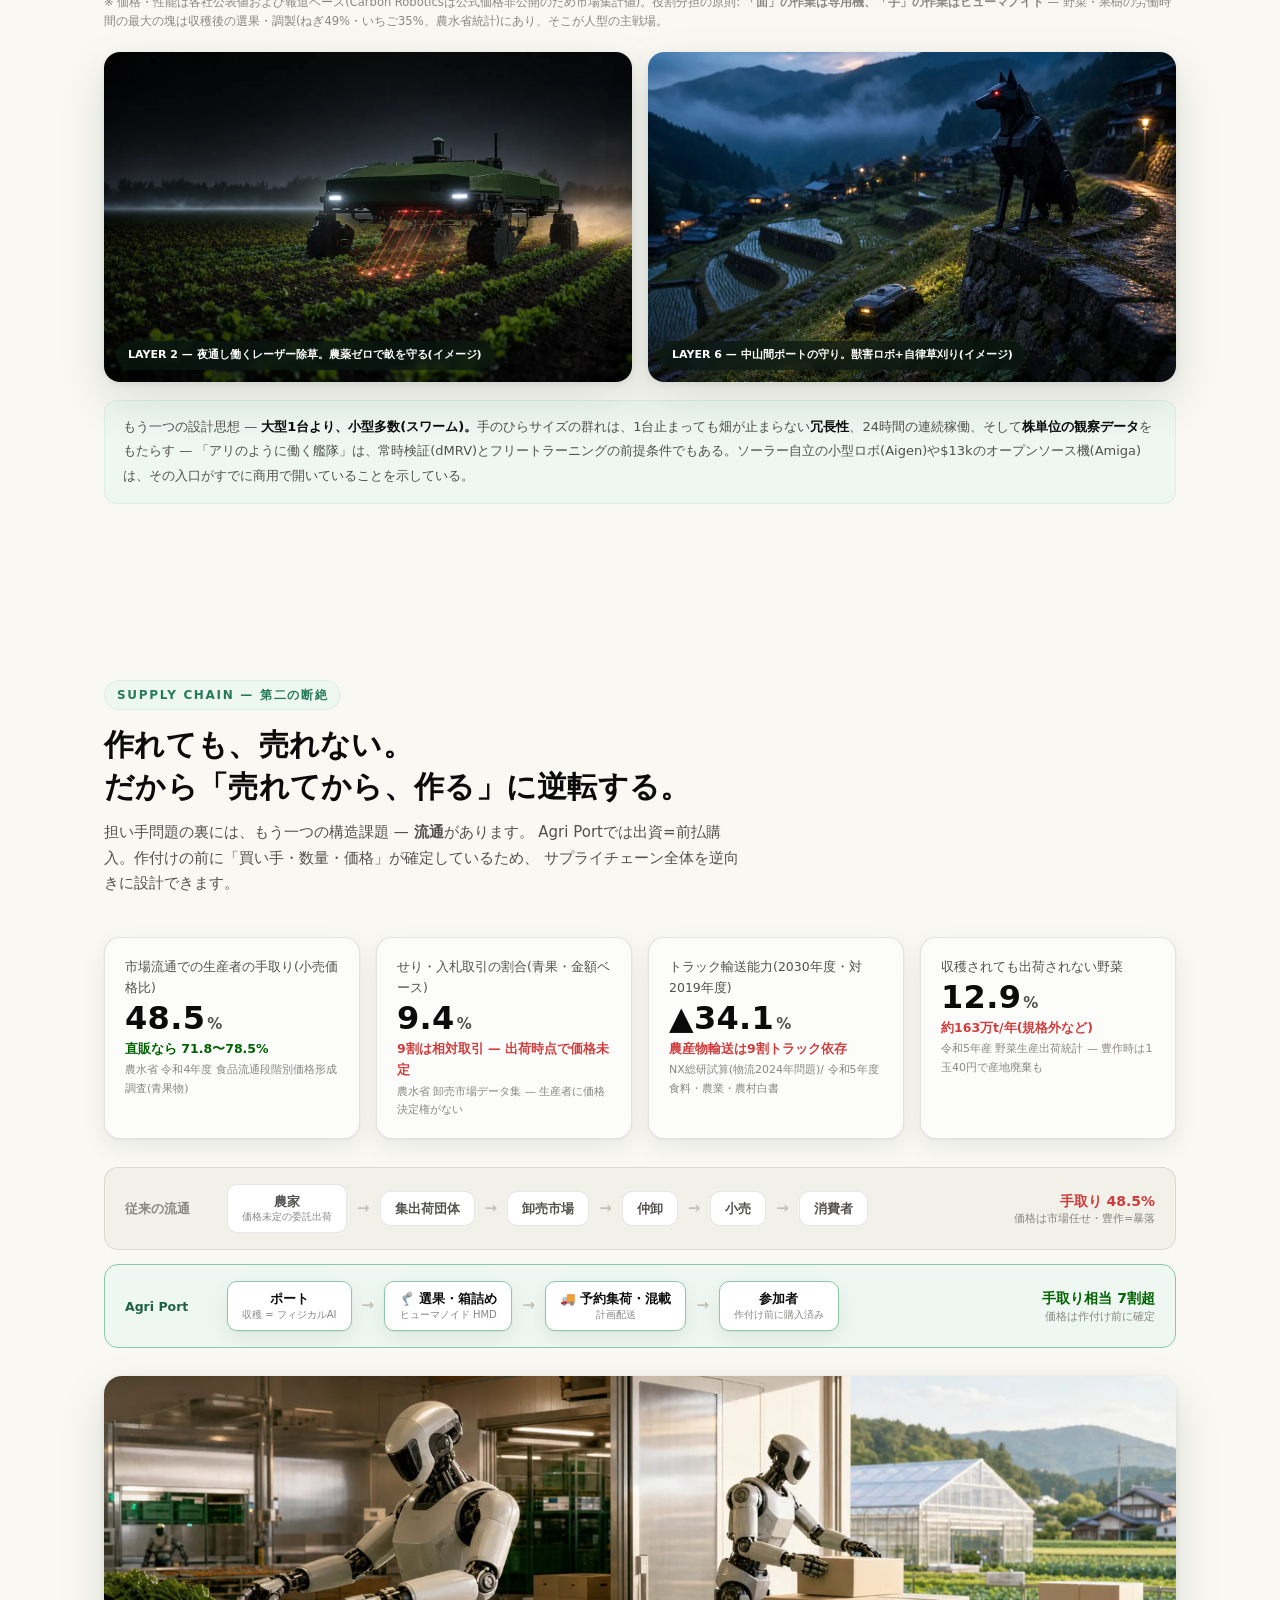
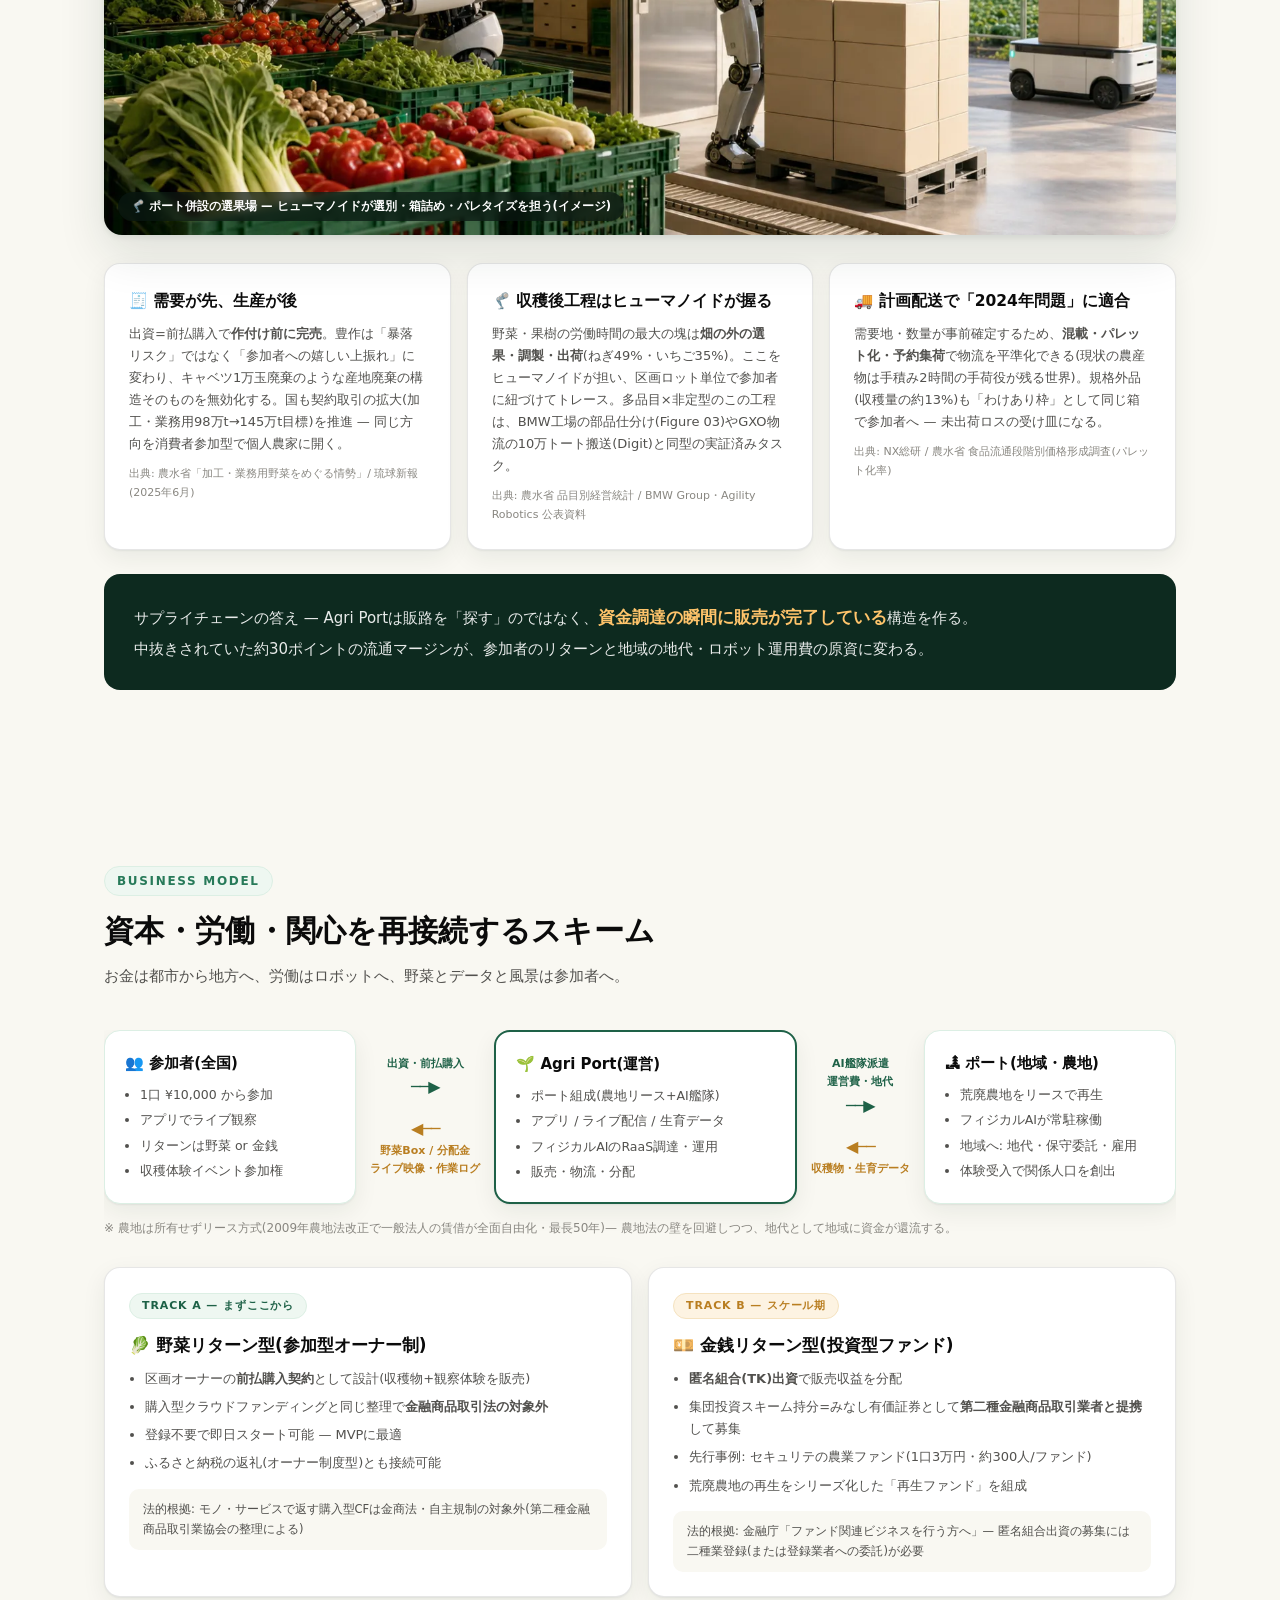
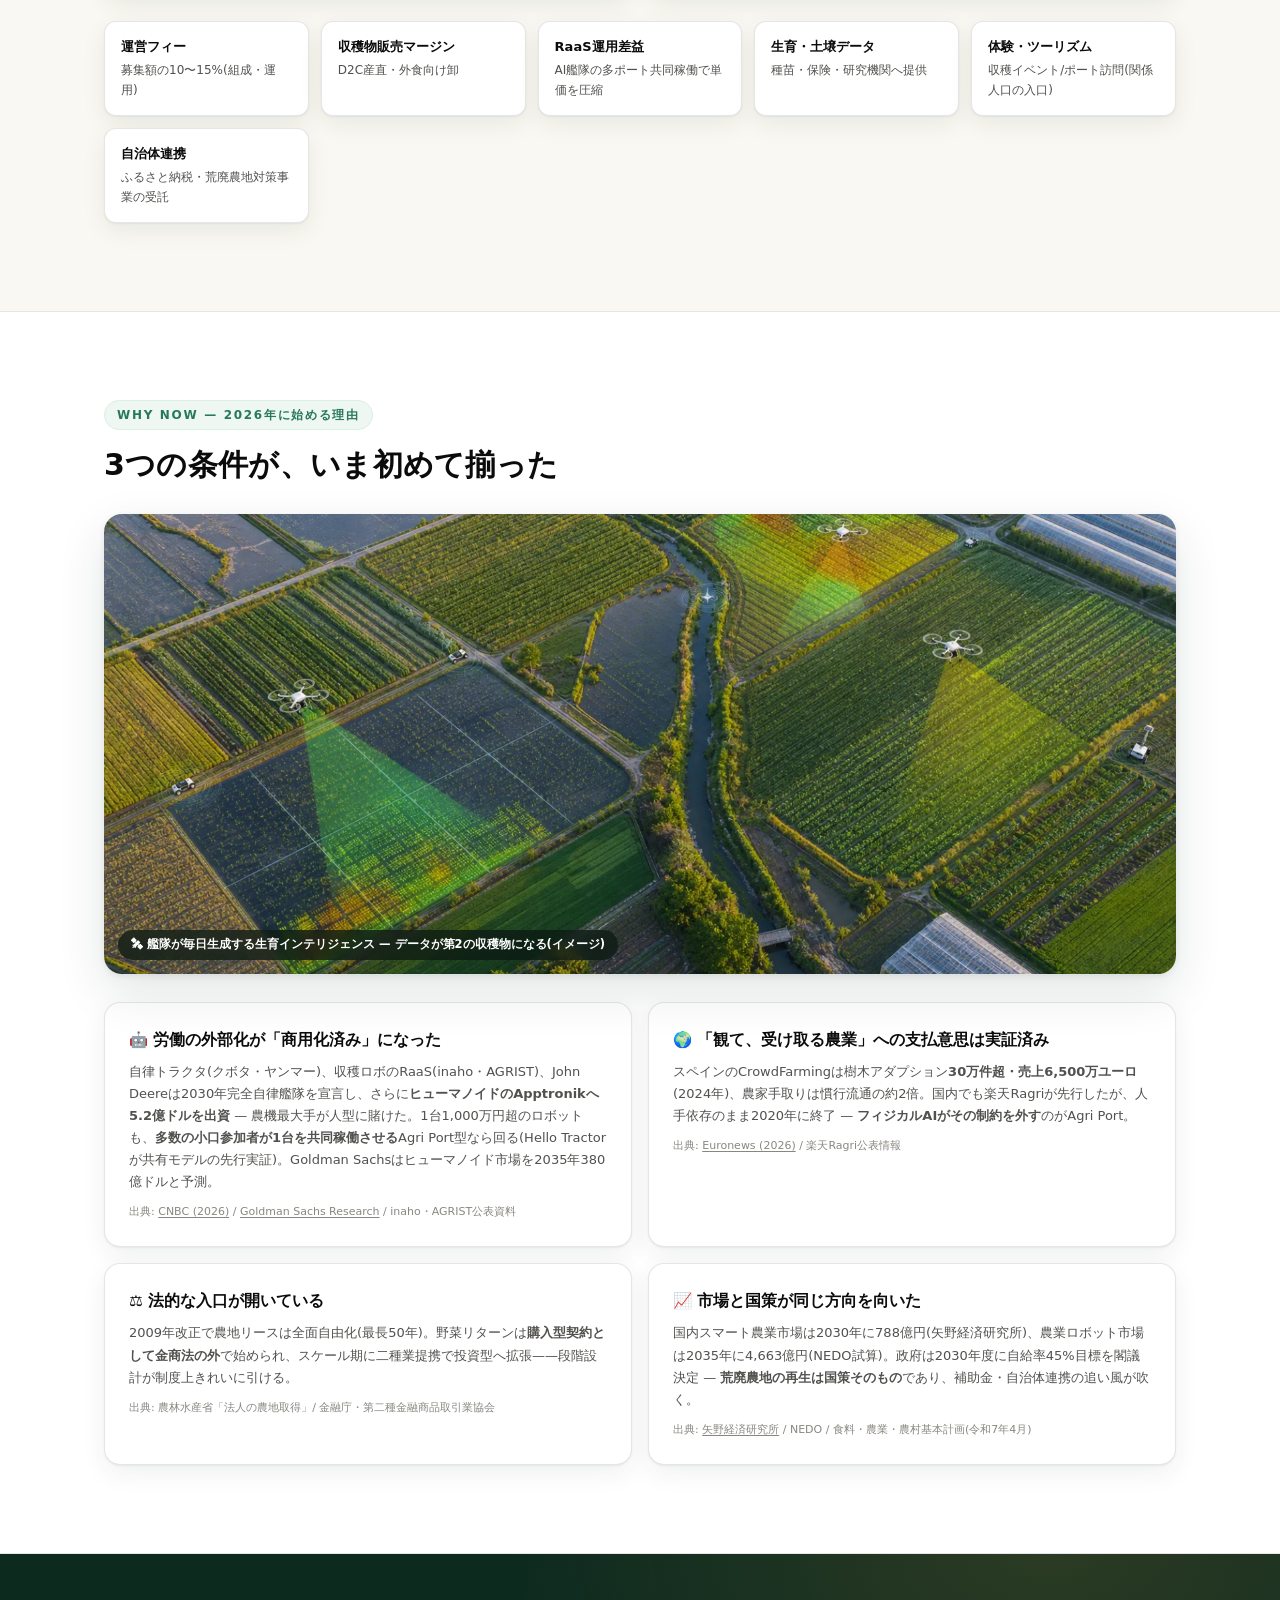
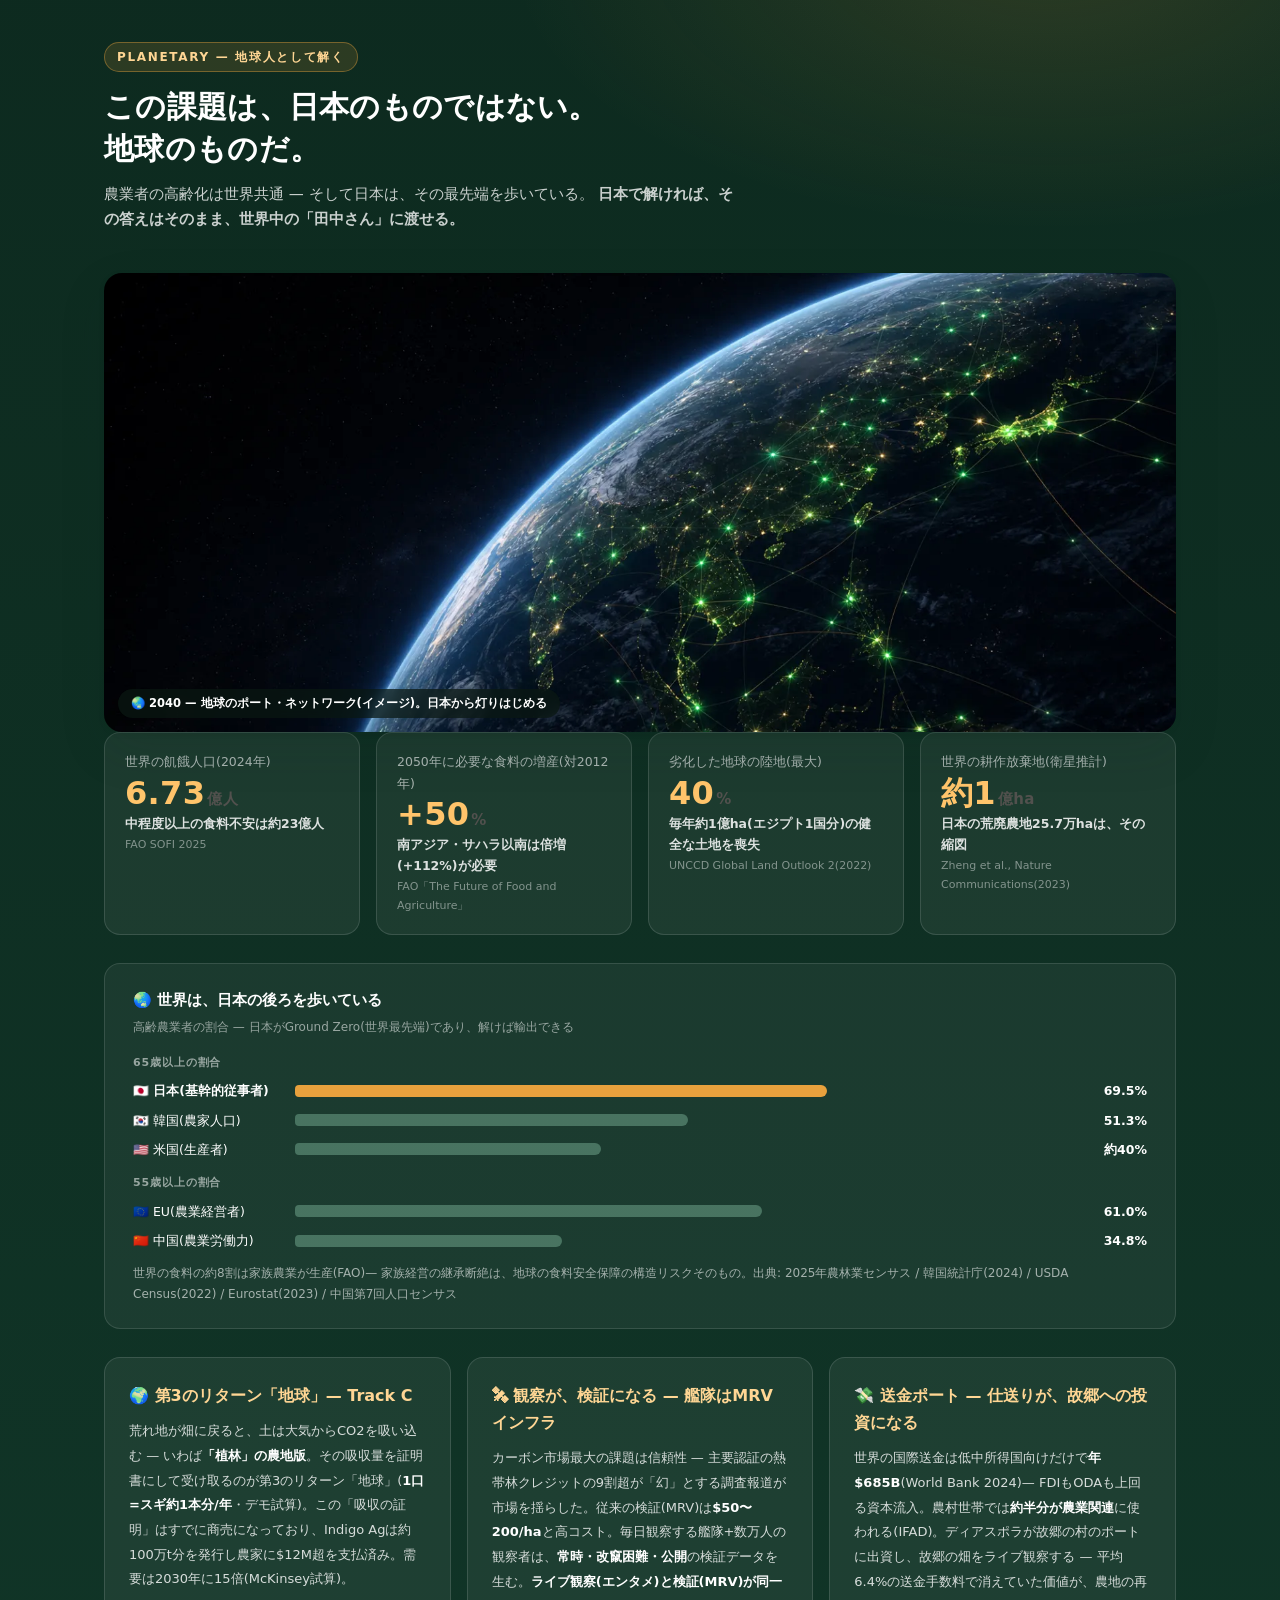
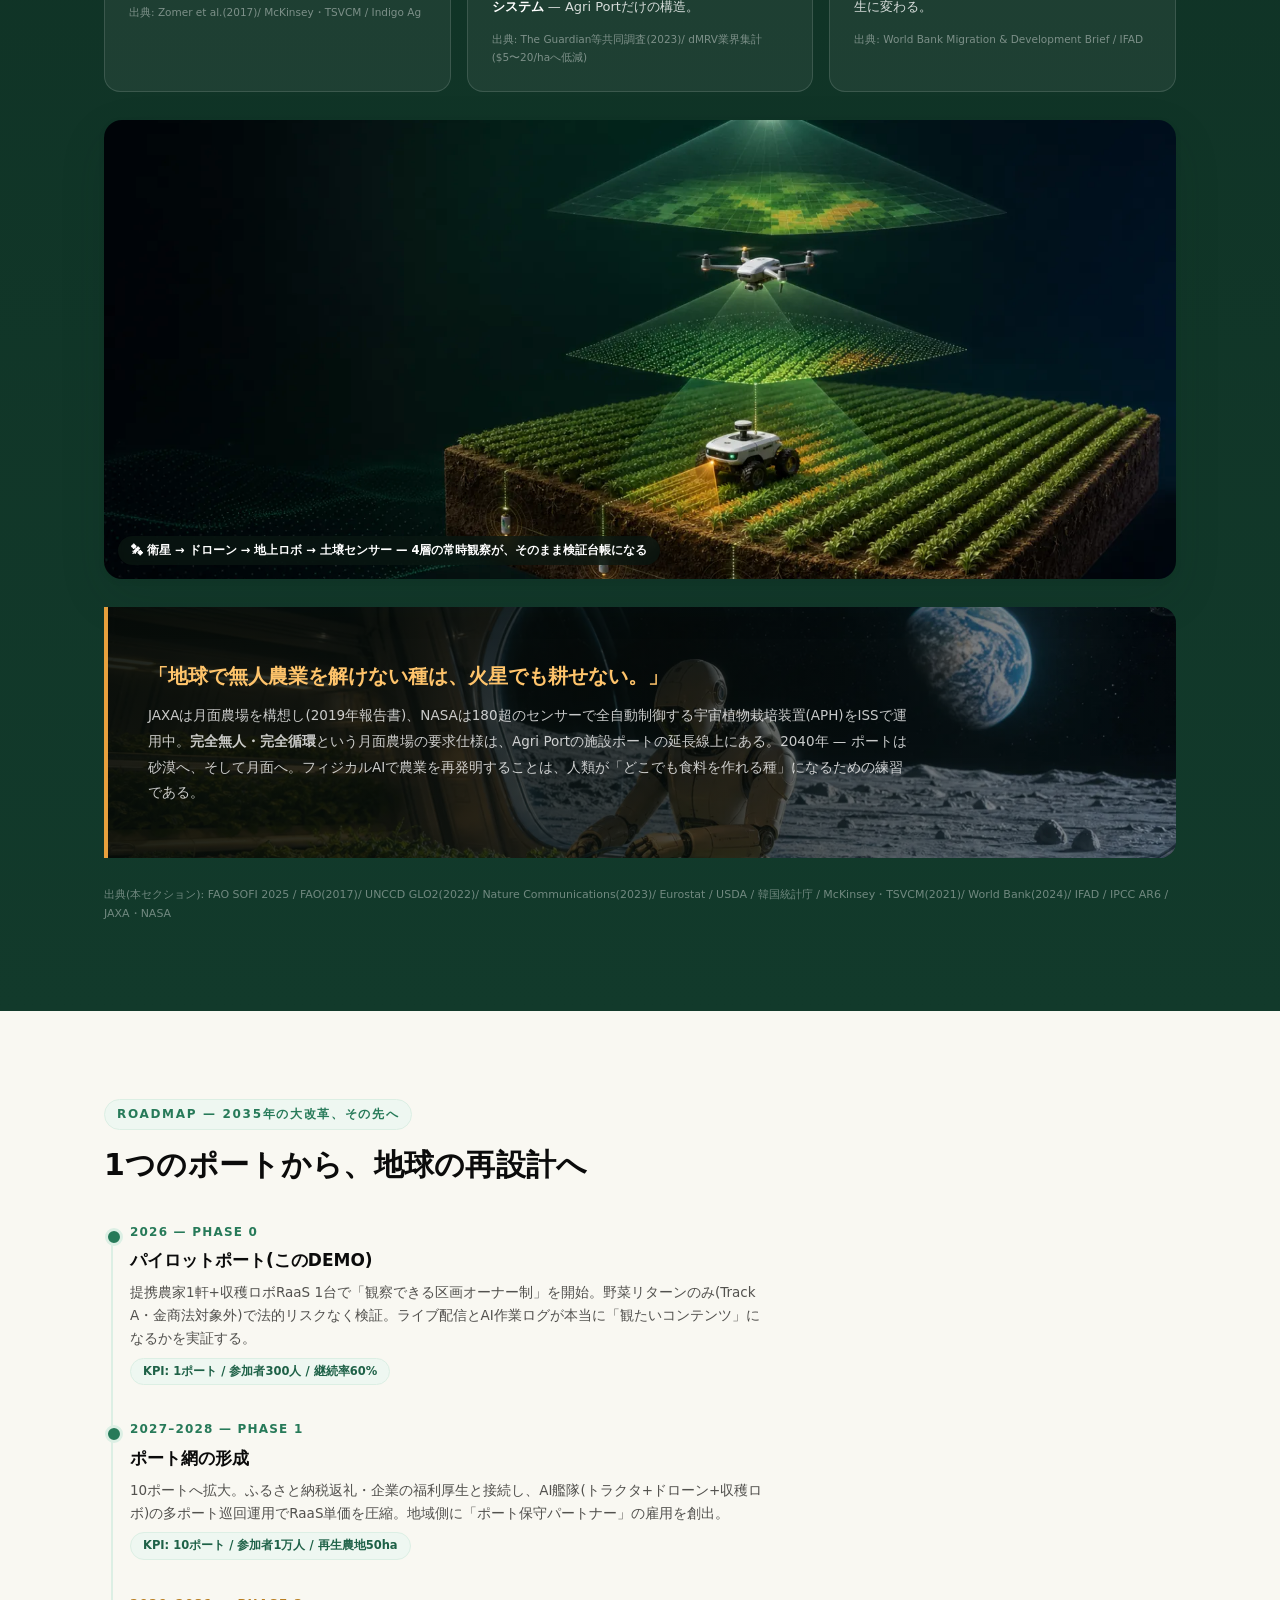
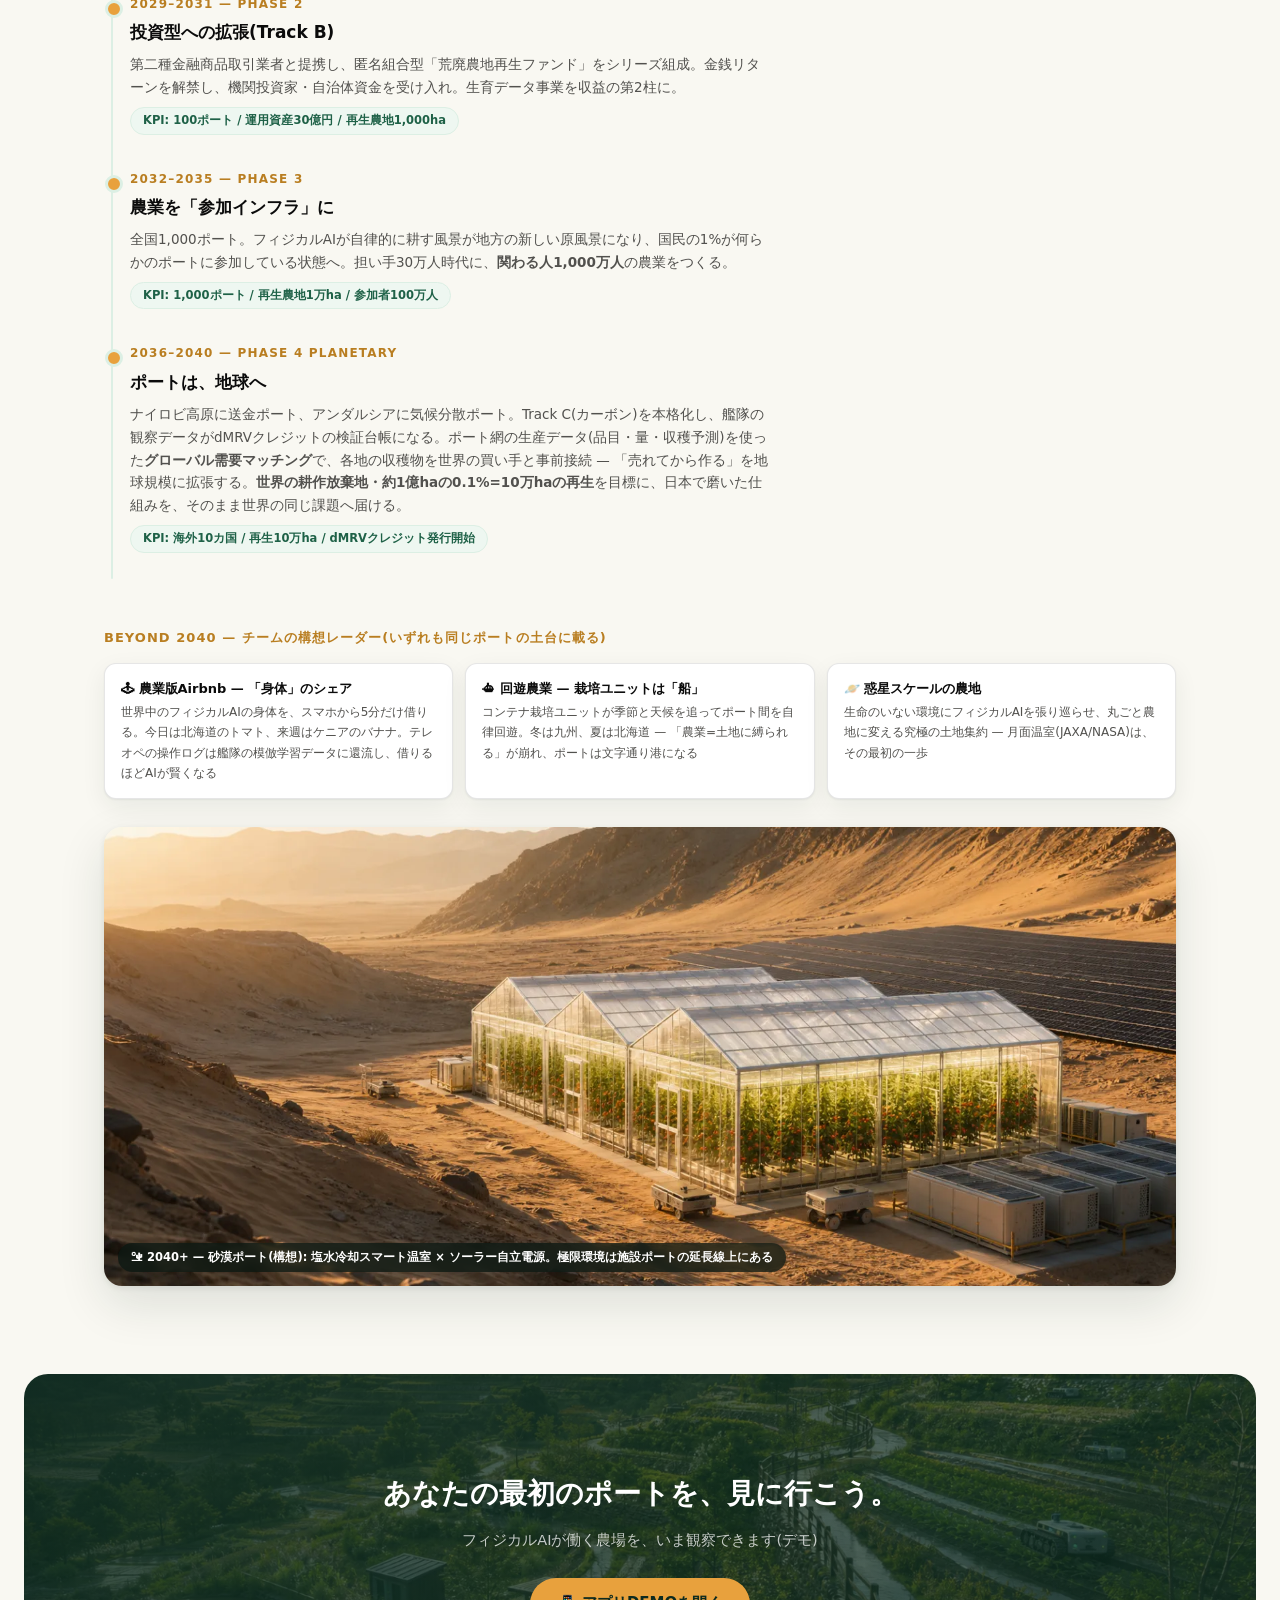
==== commit d61be2c2: "「カーボン」を「スギの木◯本分の証明書」に翻訳 + Gemini動画プロンプト集を追加 - 地球リターンの説明を全面書き換え(アプリ/LP/ピッチ両版/台本):   1口=スギ約1本分/年のCO2吸収" ====
--- a/index.html
+++ b/index.html
@@ -619,7 +619,7 @@
     <div class="pillar-grid">
       <div class="pillar-card">
         <h3>🌍 第3のリターン「地球」— Track C</h3>
-        <p>荒廃農地の再生は<strong>土壌炭素の回復</strong>そのもの。世界の農地土壌には<strong>年3.3〜6.8Gt-CO2</strong>の貯留ポテンシャルがあり(Nature Sci. Rep.)、カーボンクレジット需要は2030年に15倍(McKinsey試算)。Indigo Agは既に累計約100万t分を発行し農家に$12M超を支払った。リターンは野菜・お金、そして<strong>「地球」</strong>。</p>
+        <p>荒れ地が畑に戻ると、土は大気からCO2を吸い込む — いわば<strong>「植林」の農地版</strong>。その吸収量を証明書にして受け取るのが第3のリターン「地球」(<strong>1口=スギ約1本分/年</strong>・デモ試算)。この「吸収の証明」はすでに商売になっており、Indigo Agは約100万t分を発行し農家に$12M超を支払済み。需要は2030年に15倍(McKinsey試算)。</p>
         <div class="wc-src">出典: Zomer et al.(2017)/ McKinsey・TSVCM / Indigo Ag</div>
       </div>
       <div class="pillar-card">
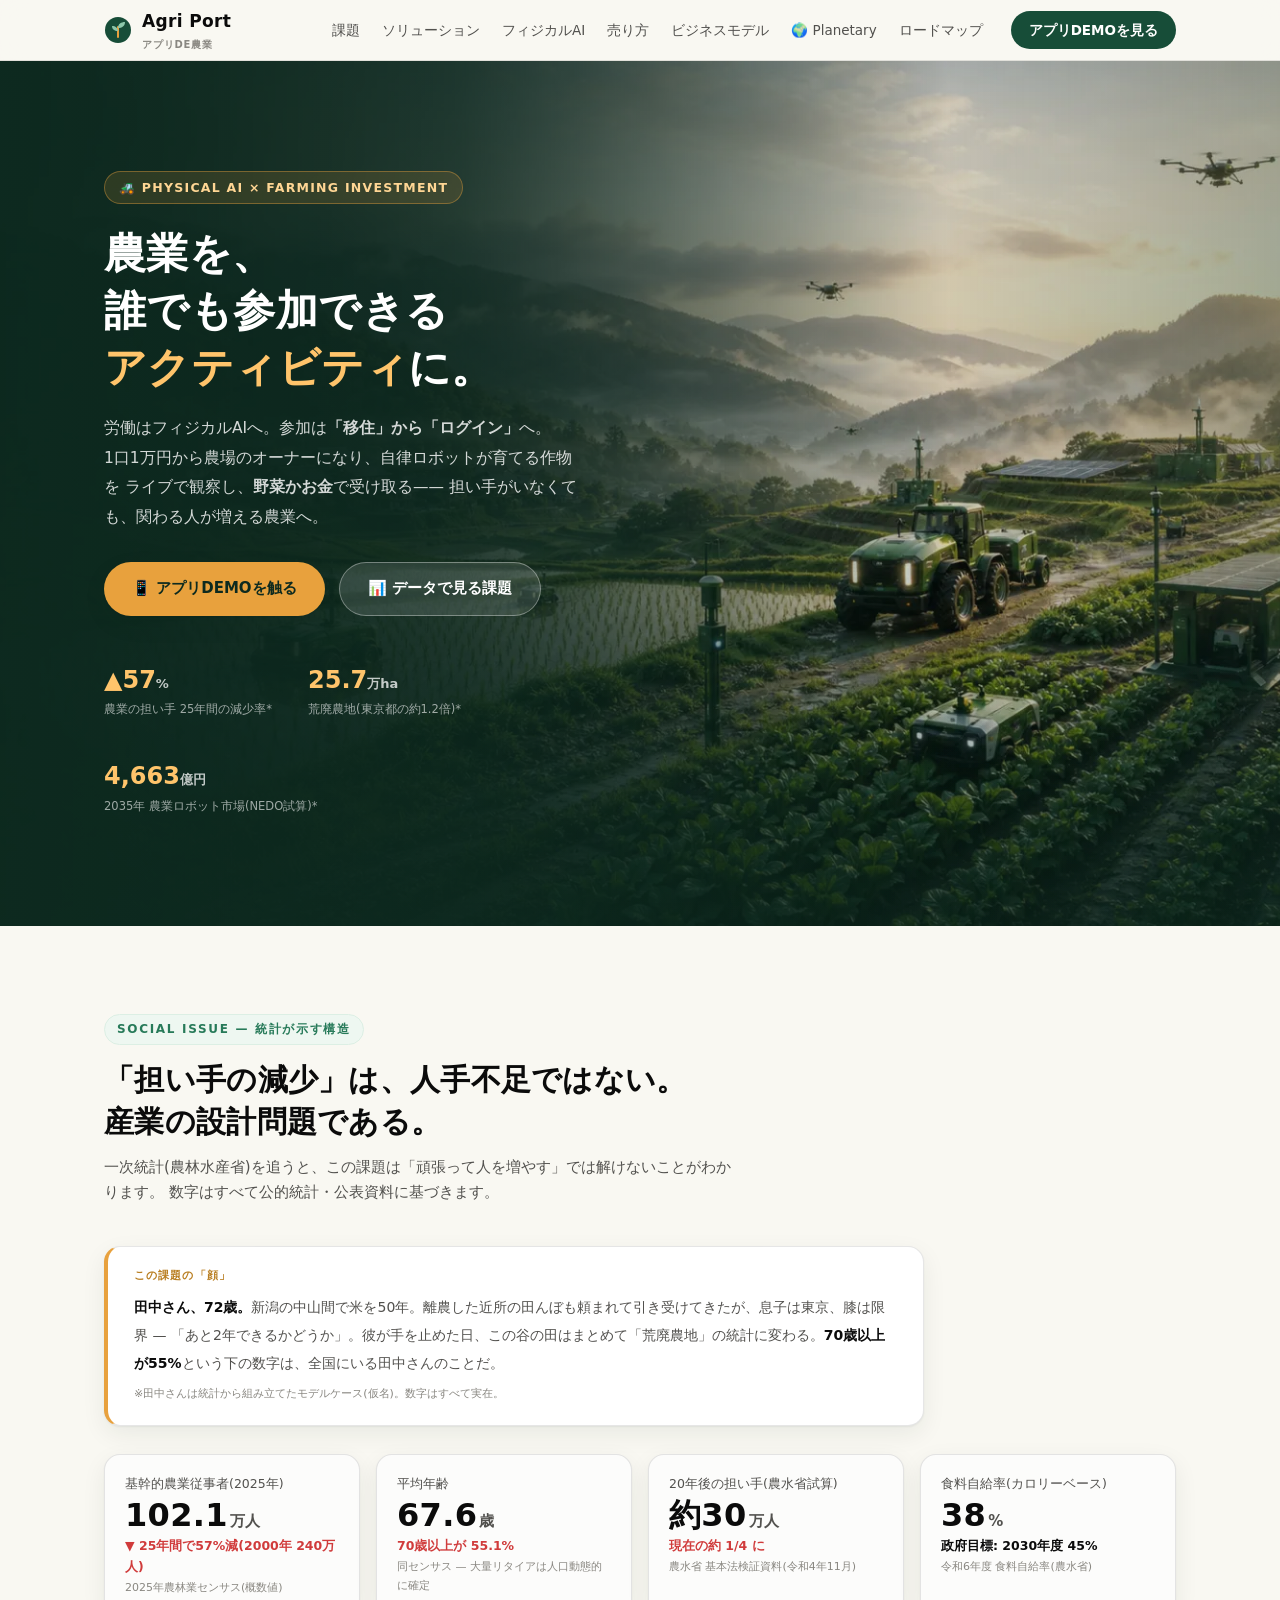
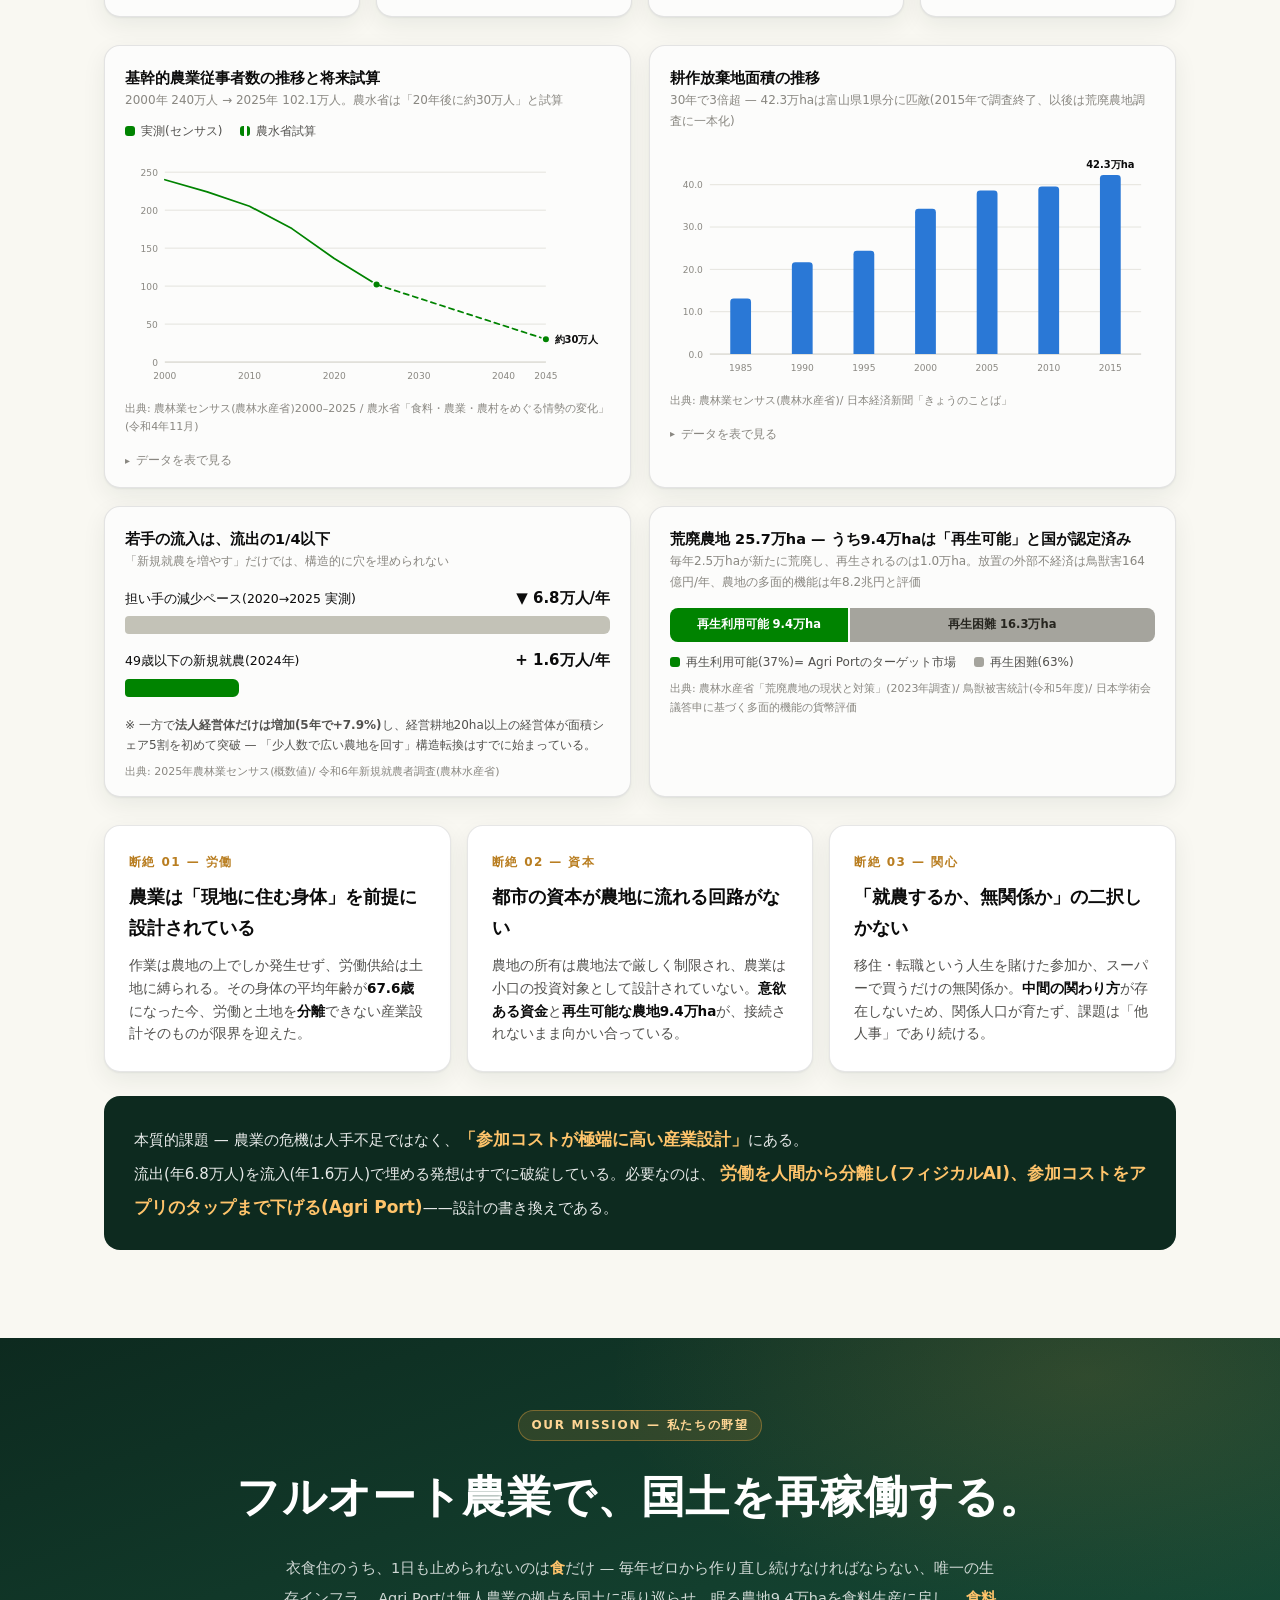
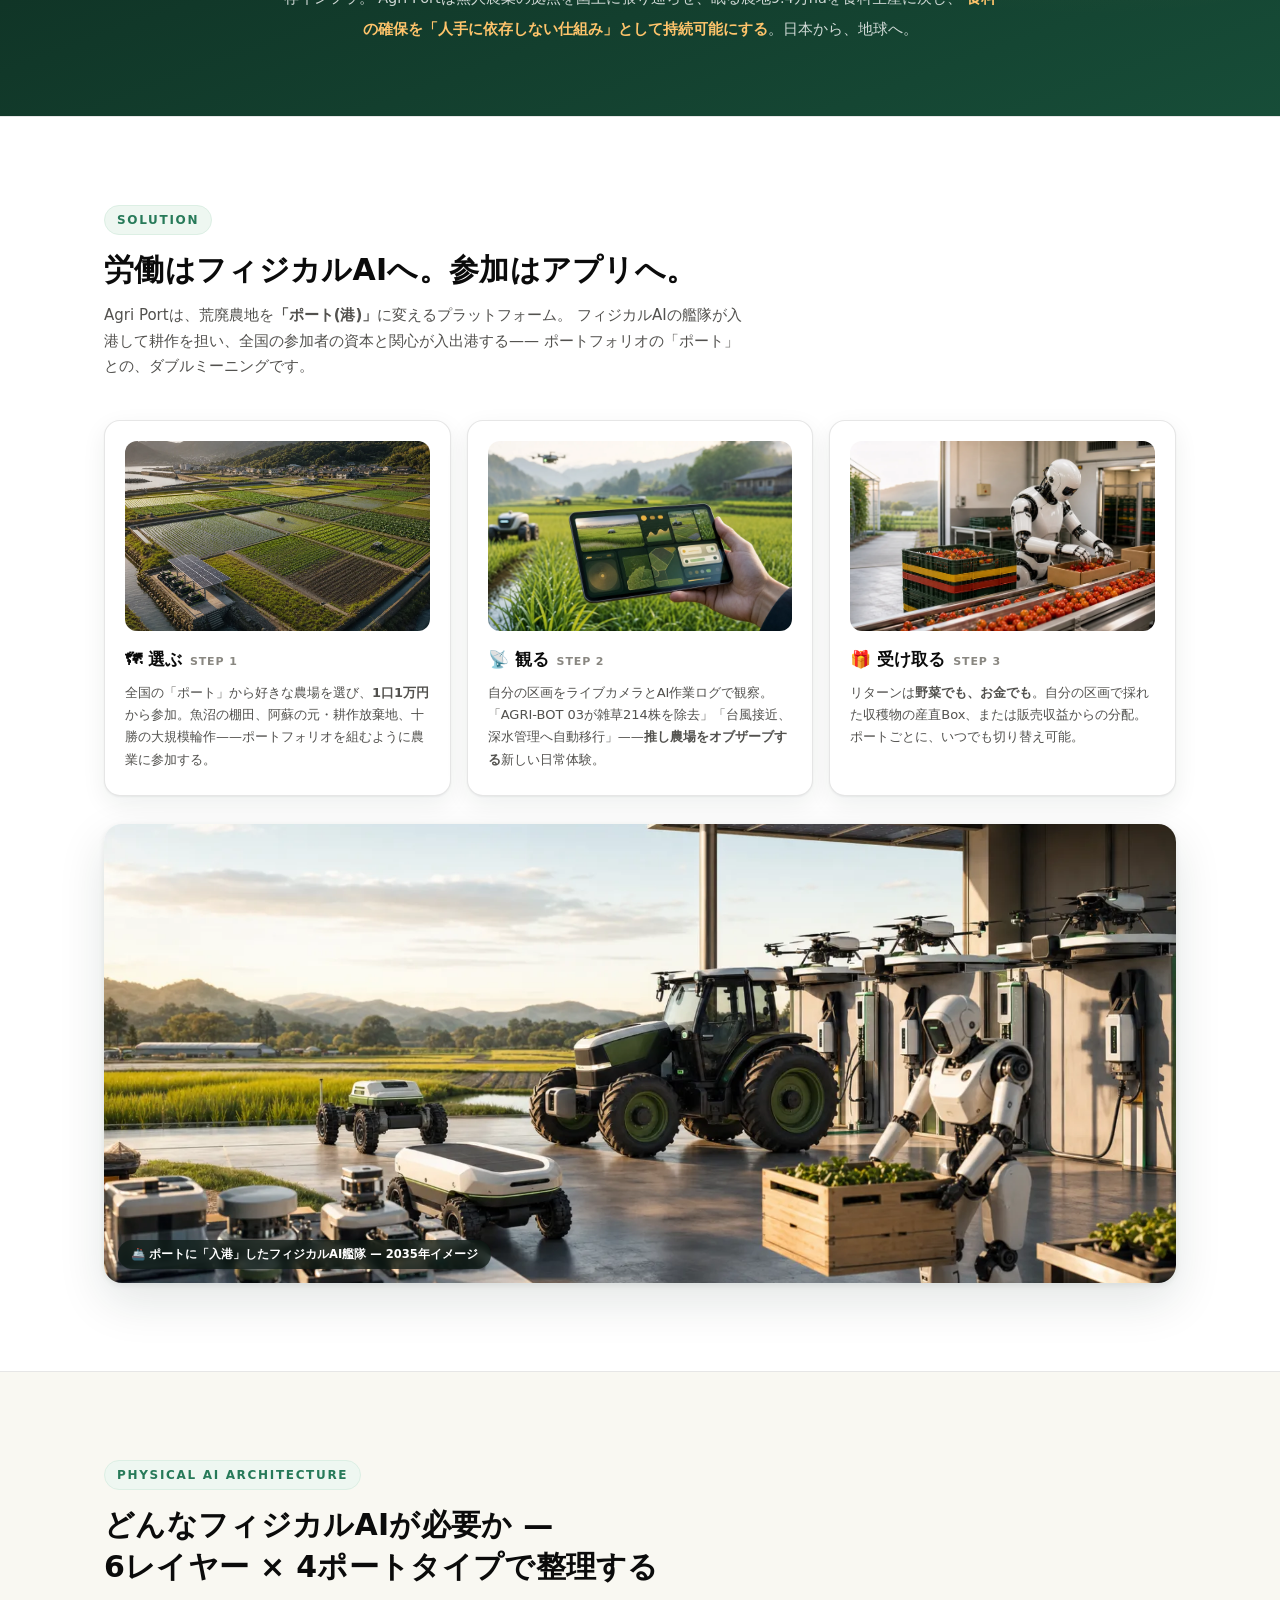
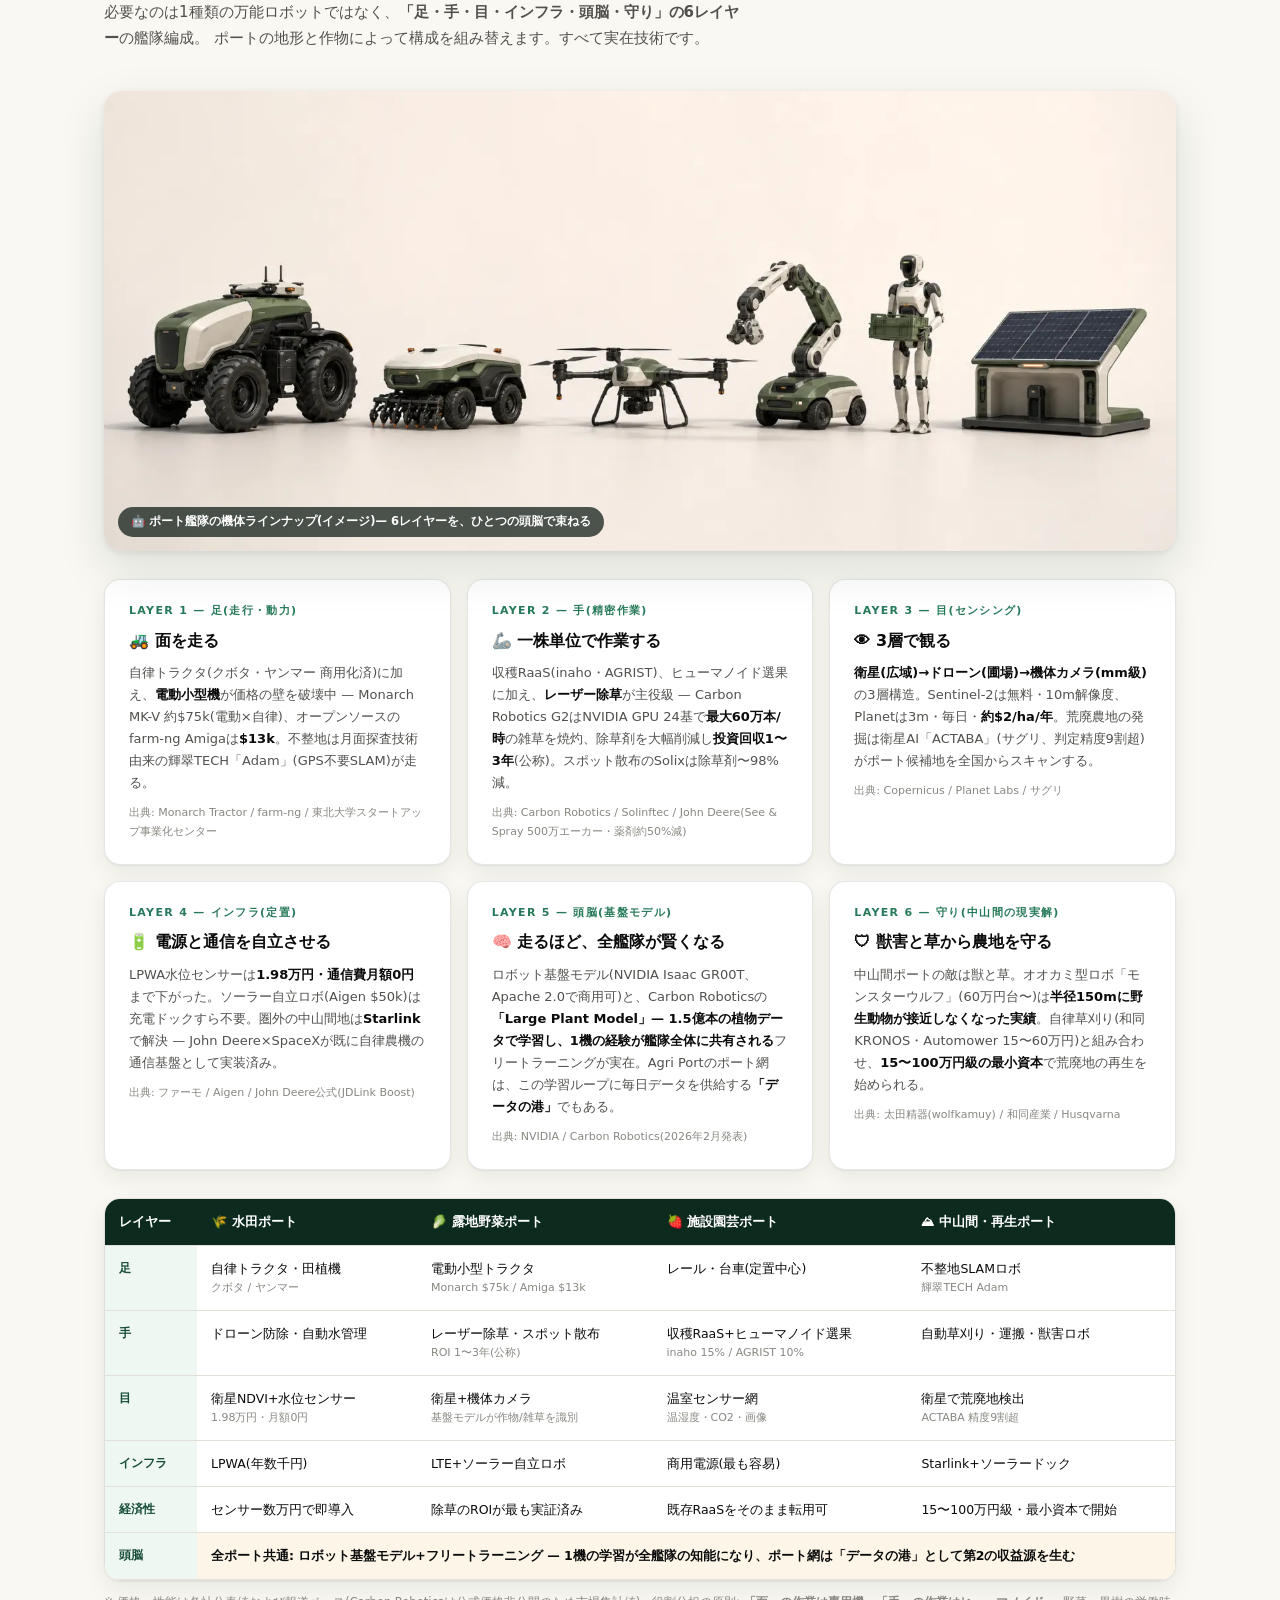
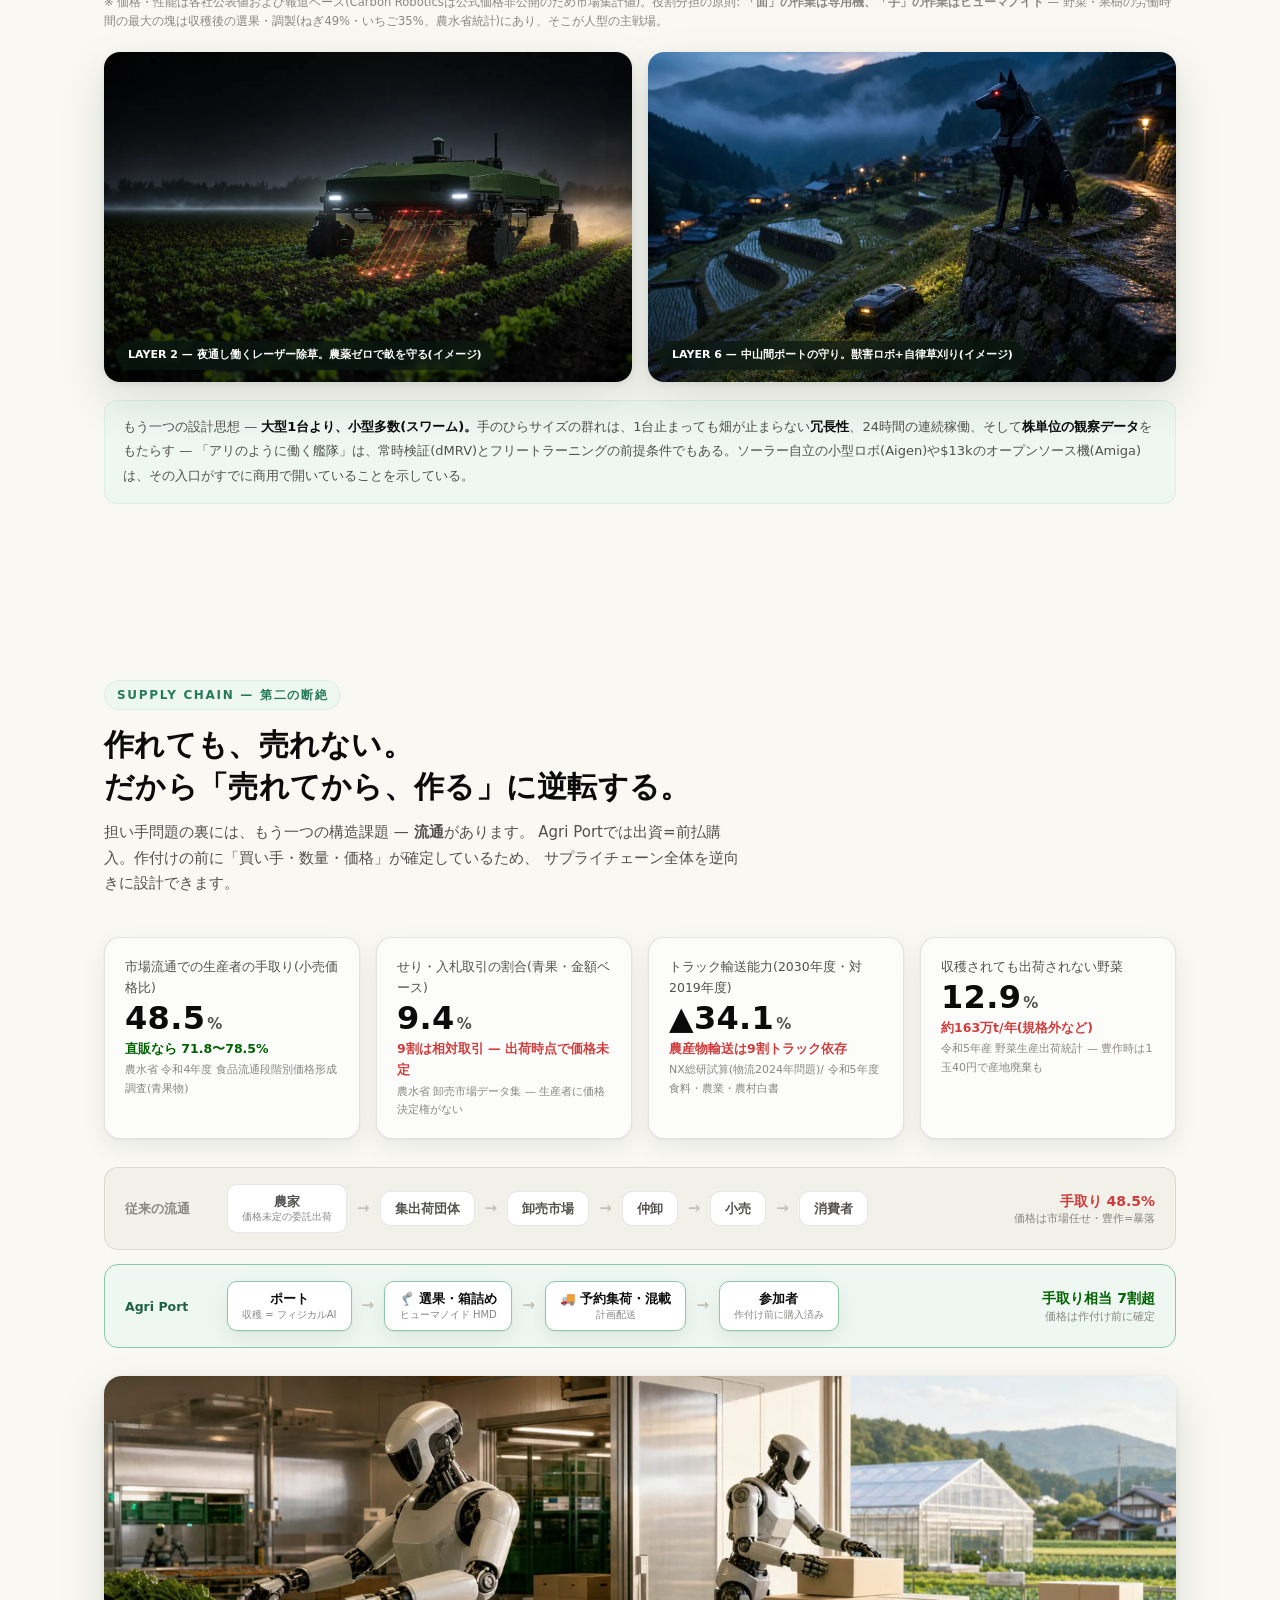
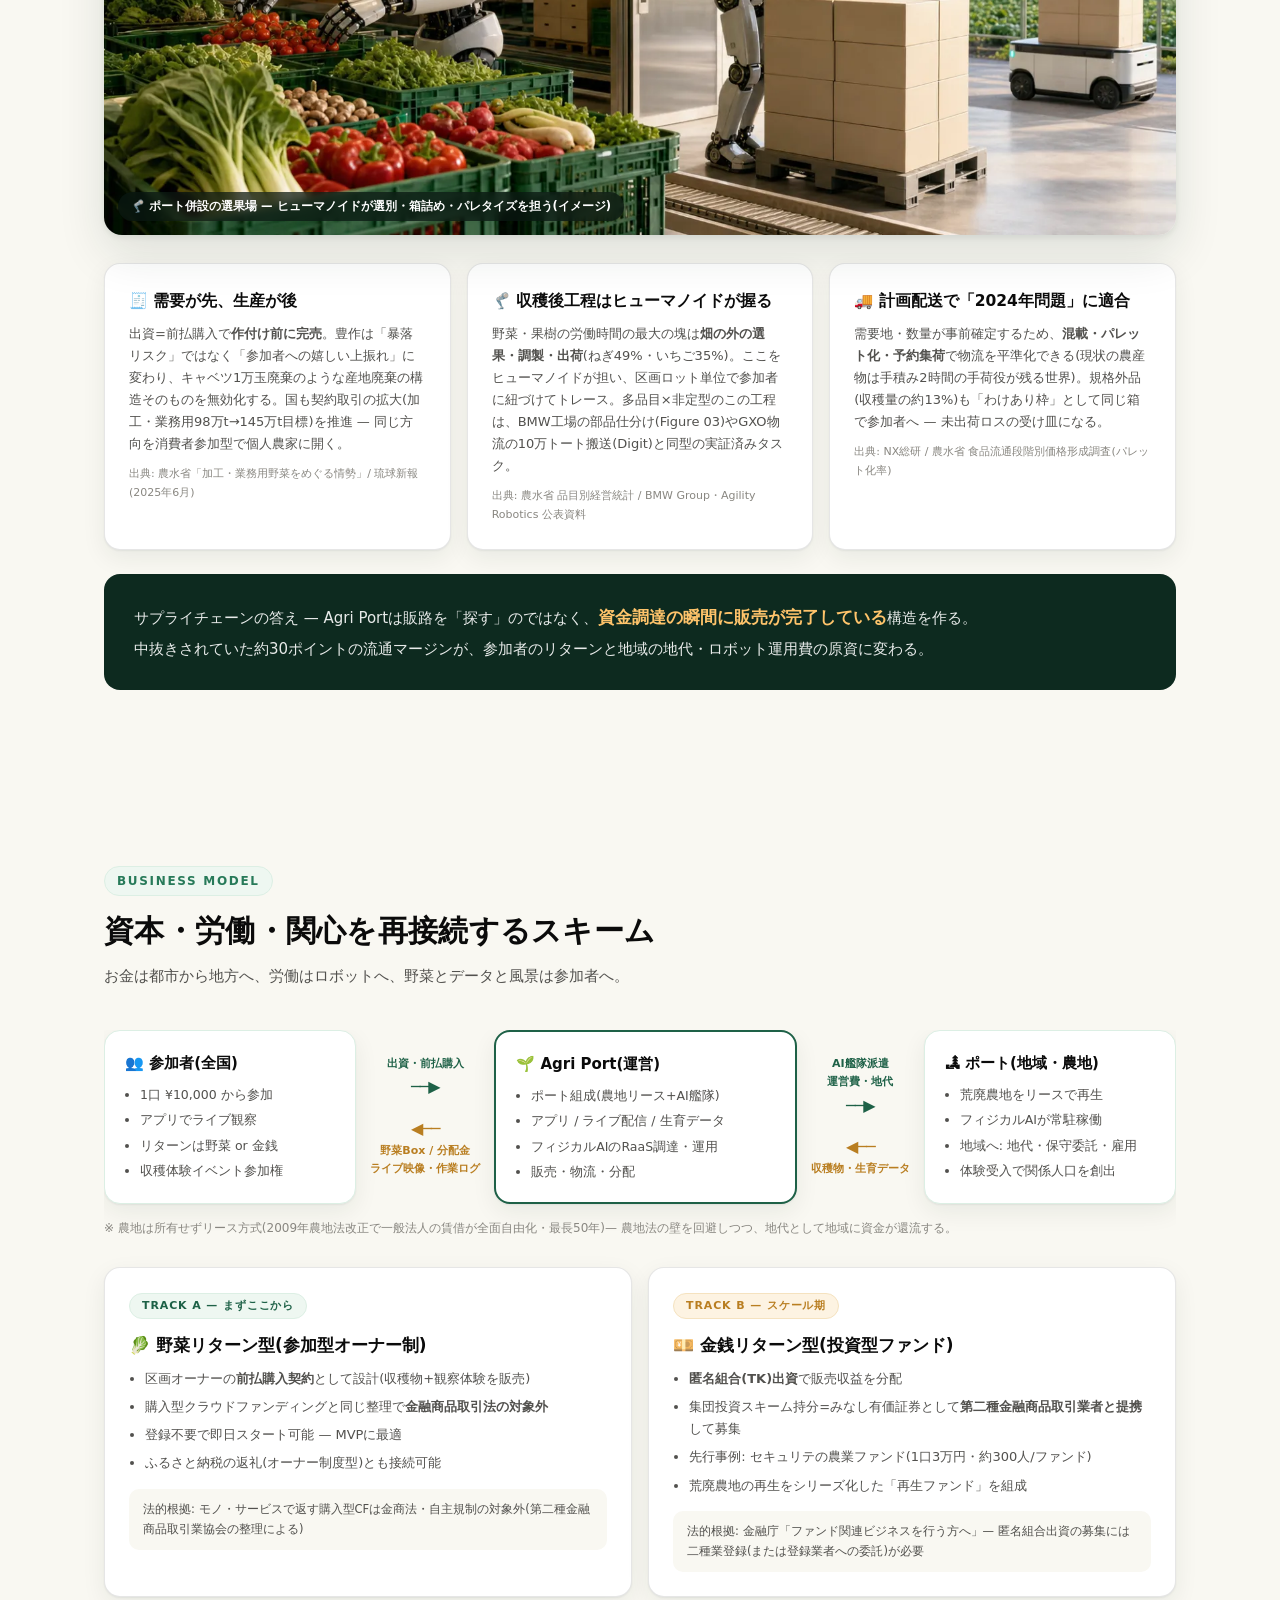
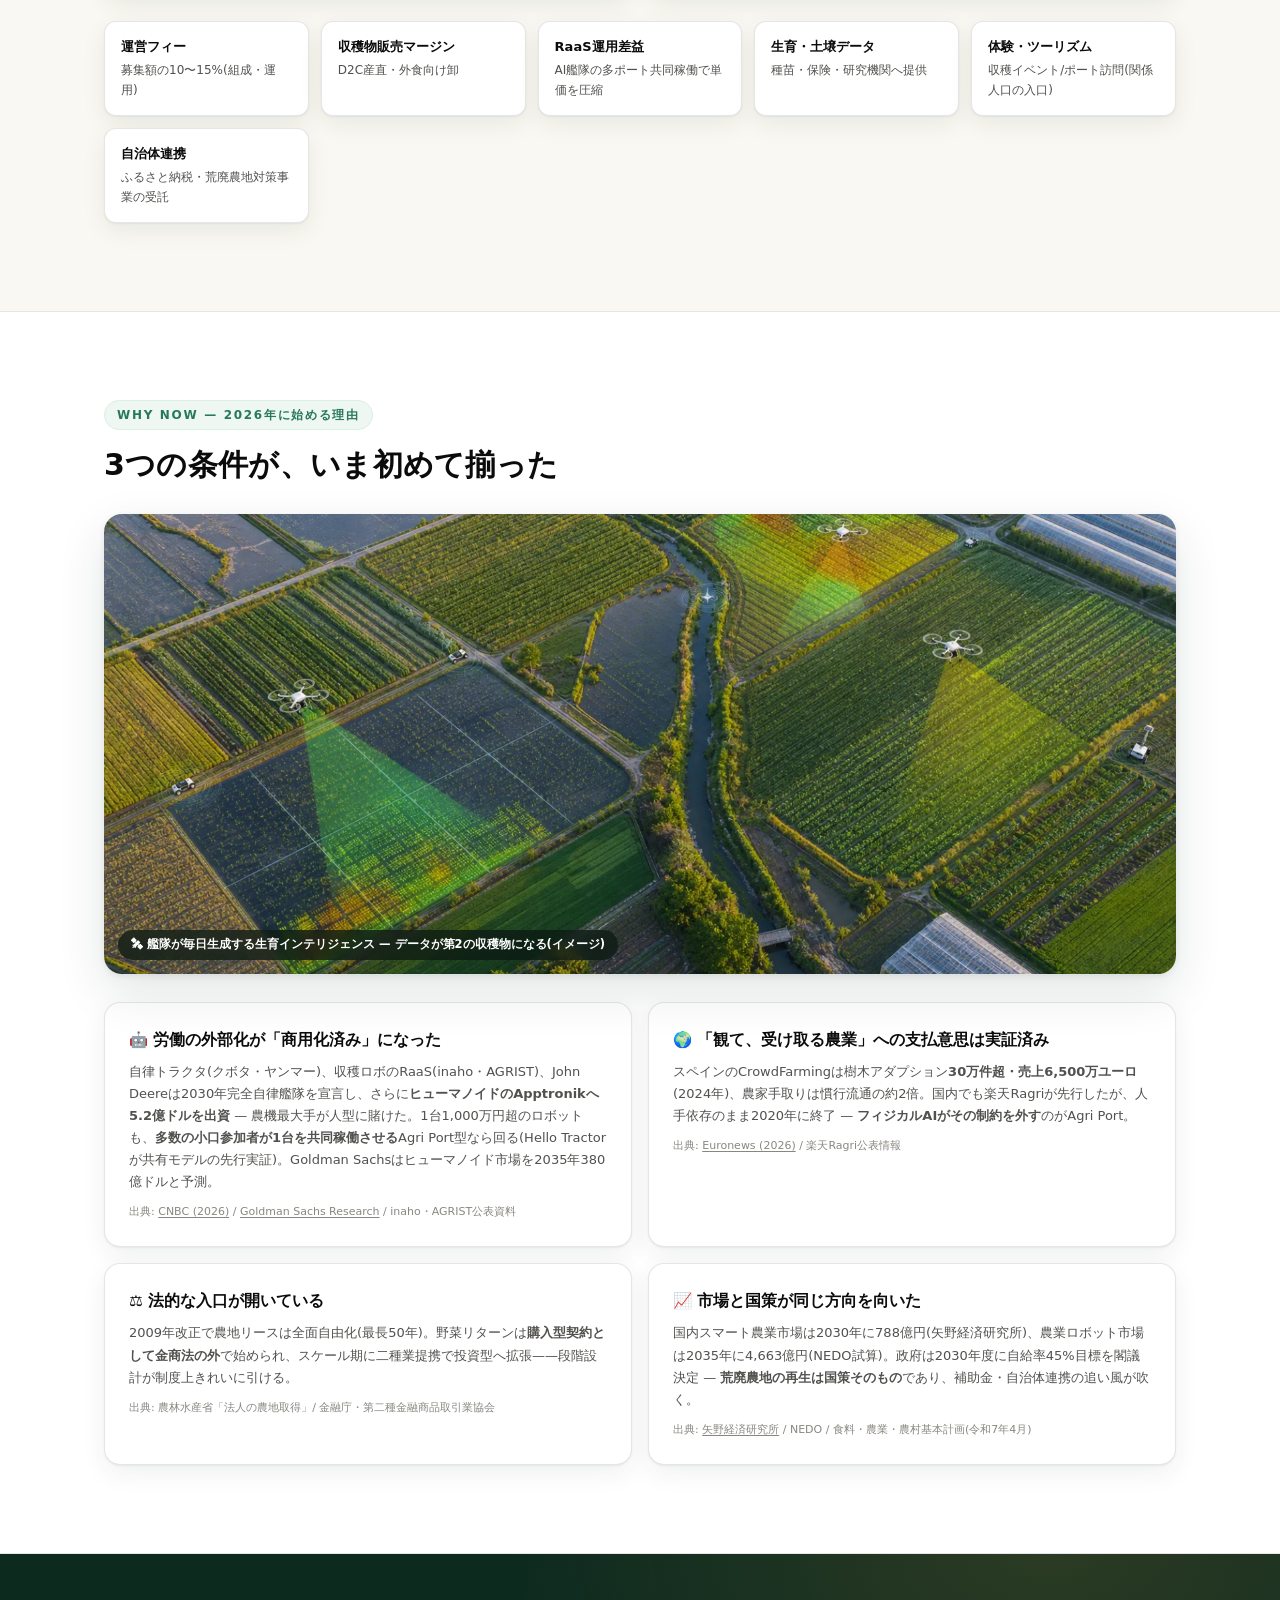
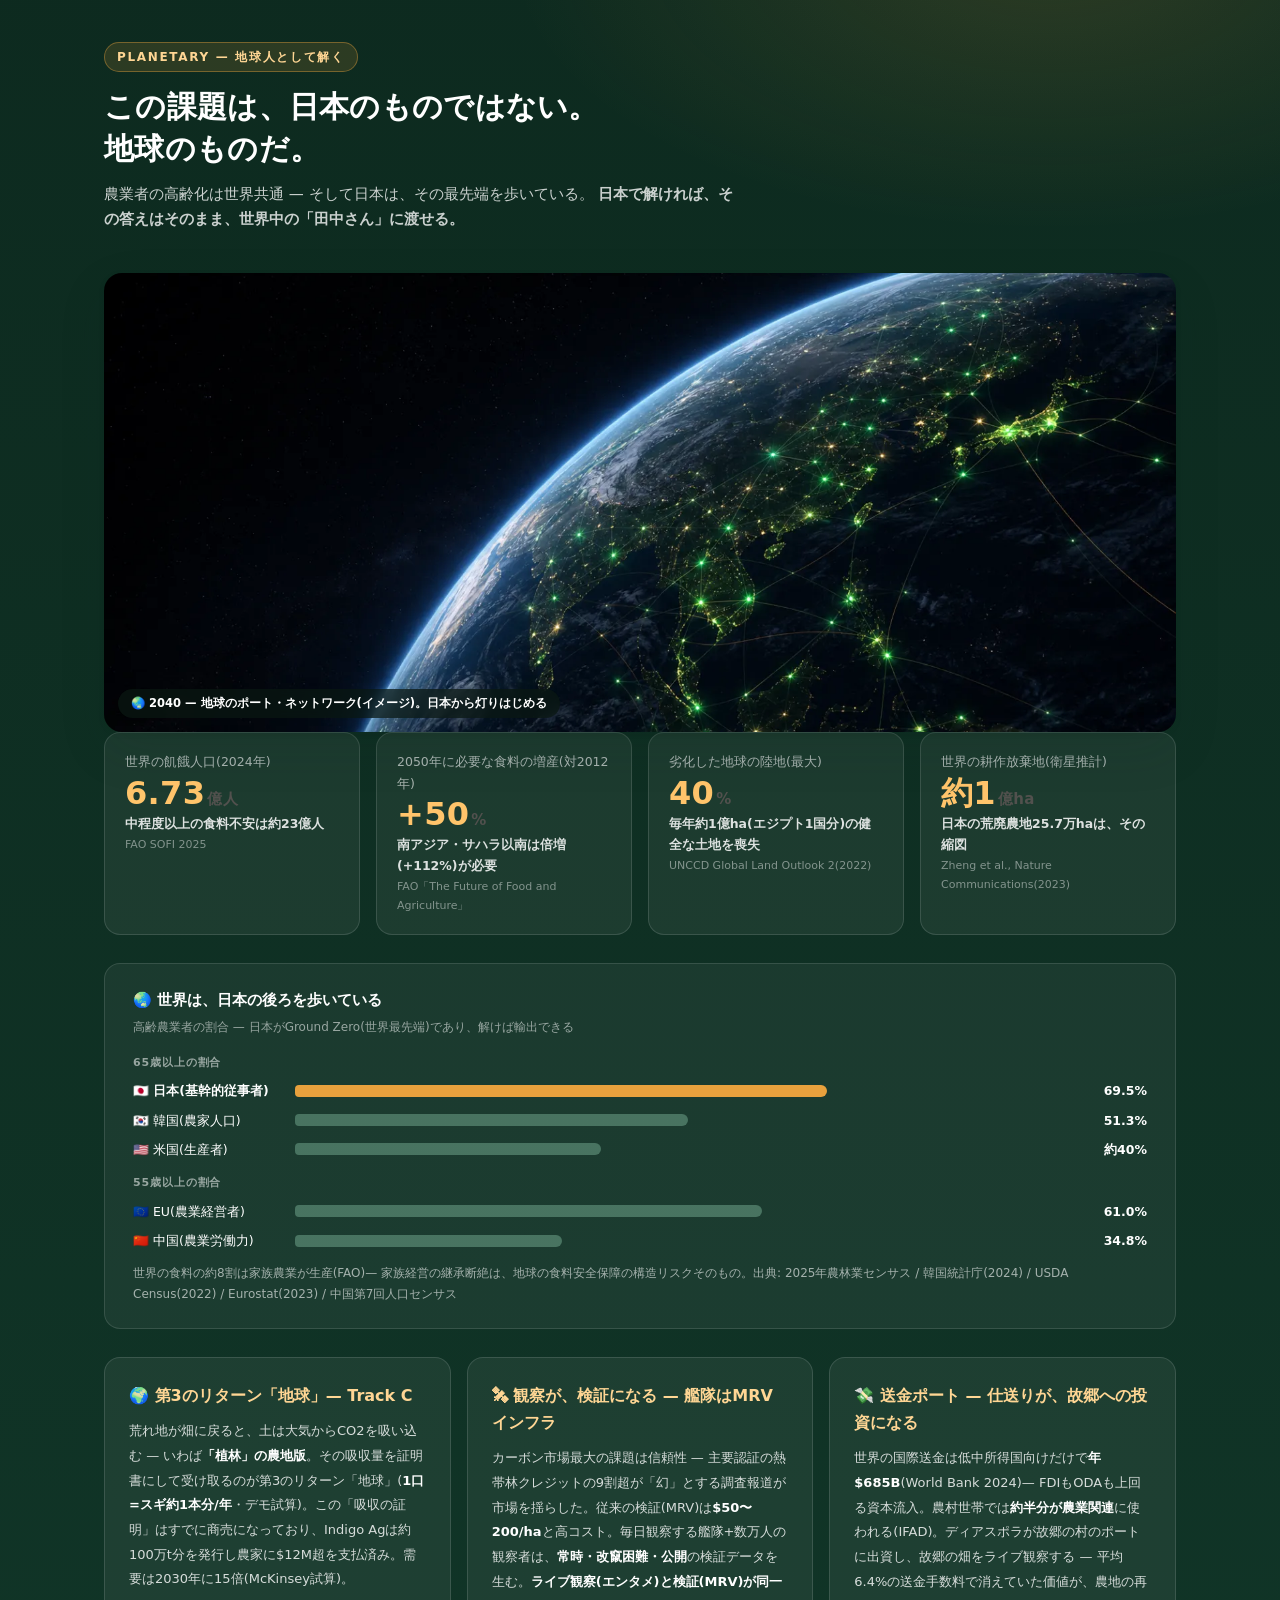
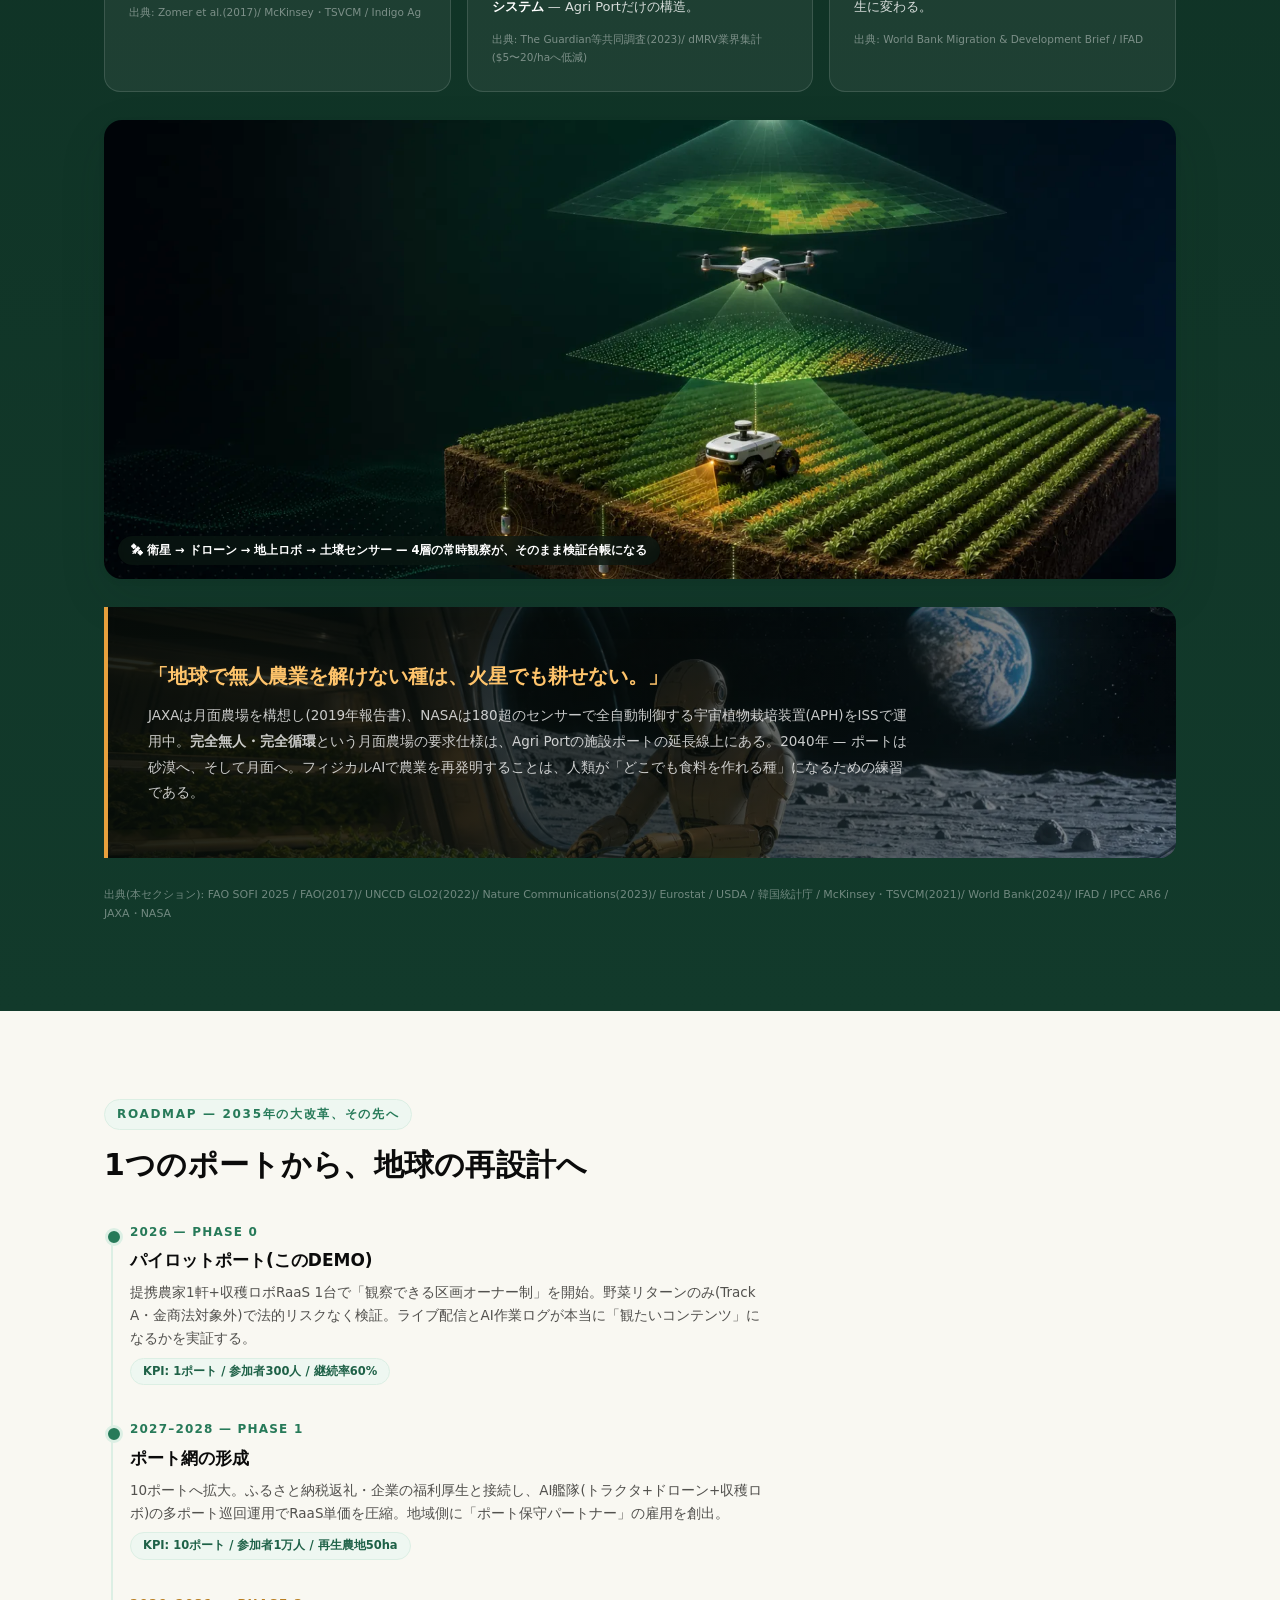
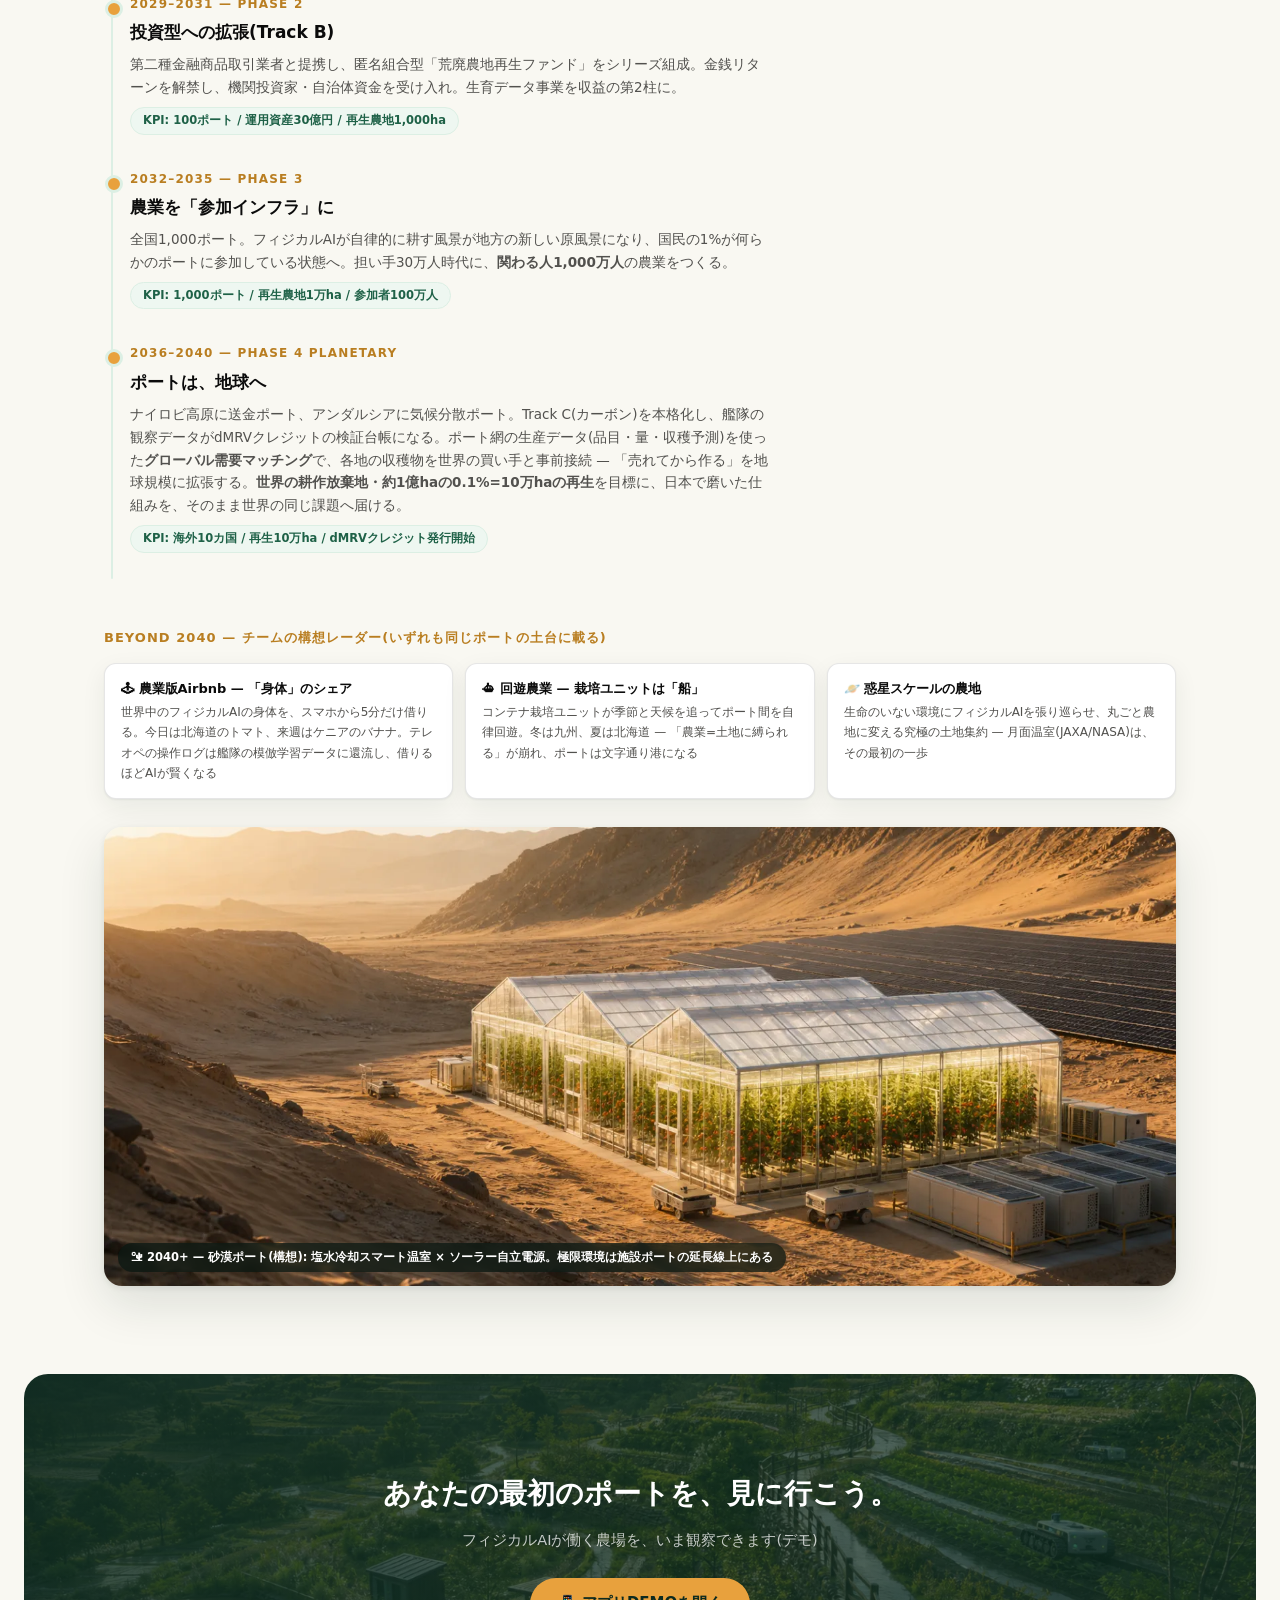
==== commit 338999de: "動画3本と優先度D画像3点を反映 - 動画: assets/videos/ に整理(pov-weeding / drone-scan / humanoid-packhouse)   ピッチ両版のLIV" ====
--- a/index.html
+++ b/index.html
@@ -213,7 +213,7 @@
 
     <div class="steps-grid">
       <div class="card step-card">
-        <img class="step-photo" src="assets/images/optimized/port-uonuma-terrace-rice.webp" alt="棚田のポートを自律ロボットが耕す風景" loading="lazy">
+        <img class="step-photo" src="assets/images/optimized/port-aerial-selection.webp" alt="区画がタイル状に見えるポートの俯瞰" loading="lazy">
         <h3>🗺 選ぶ<small>STEP 1</small></h3>
         <p>全国の「ポート」から好きな農場を選び、<strong>1口1万円</strong>から参加。魚沼の棚田、阿蘇の元・耕作放棄地、十勝の大規模輪作——ポートフォリオを組むように農業に参加する。</p>
       </div>
@@ -412,7 +412,7 @@
     </div>
 
     <figure class="cinema">
-      <img src="assets/images/optimized/section-2035-humanoid-packhouse-logistics.webp" alt="選果場でヒューマノイドが野菜を選別し、箱詰め・パレタイズして自動搬送車に載せる" loading="lazy">
+      <video src="assets/videos/video-humanoid-packhouse.mp4" poster="assets/images/optimized/section-2035-humanoid-packhouse-logistics.webp" autoplay muted loop playsinline aria-label="選果場でヒューマノイドが野菜を箱詰めし、配送車に積み込む(生成動画)"></video>
       <figcaption>🦿 ポート併設の選果場 — ヒューマノイドが選別・箱詰め・パレタイズを担う(イメージ)</figcaption>
     </figure>
 
--- a/assets/landing.css
+++ b/assets/landing.css
@@ -51,7 +51,7 @@
   border-radius: 18px; overflow: hidden;
   box-shadow: var(--shadow-lg);
 }
-.cinema img { width: 100%; aspect-ratio: 21 / 9; object-fit: cover; display: block; }
+.cinema img, .cinema video { width: 100%; aspect-ratio: 21 / 9; object-fit: cover; display: block; }
 .cinema figcaption {
   position: absolute; left: 14px; bottom: 14px;
   font-size: 11.5px; font-weight: 600; color: #fff;
@@ -400,5 +400,5 @@
   .hero { background-position: 58% center, center, 58% center; }
   .hero .wrap { padding-top: 72px; padding-bottom: 80px; }
   .hero h1 { font-size: 32px; }
-  .cinema img { aspect-ratio: 16 / 10; }
-}
+  .cinema img, .cinema video { aspect-ratio: 16 / 10; }
+}
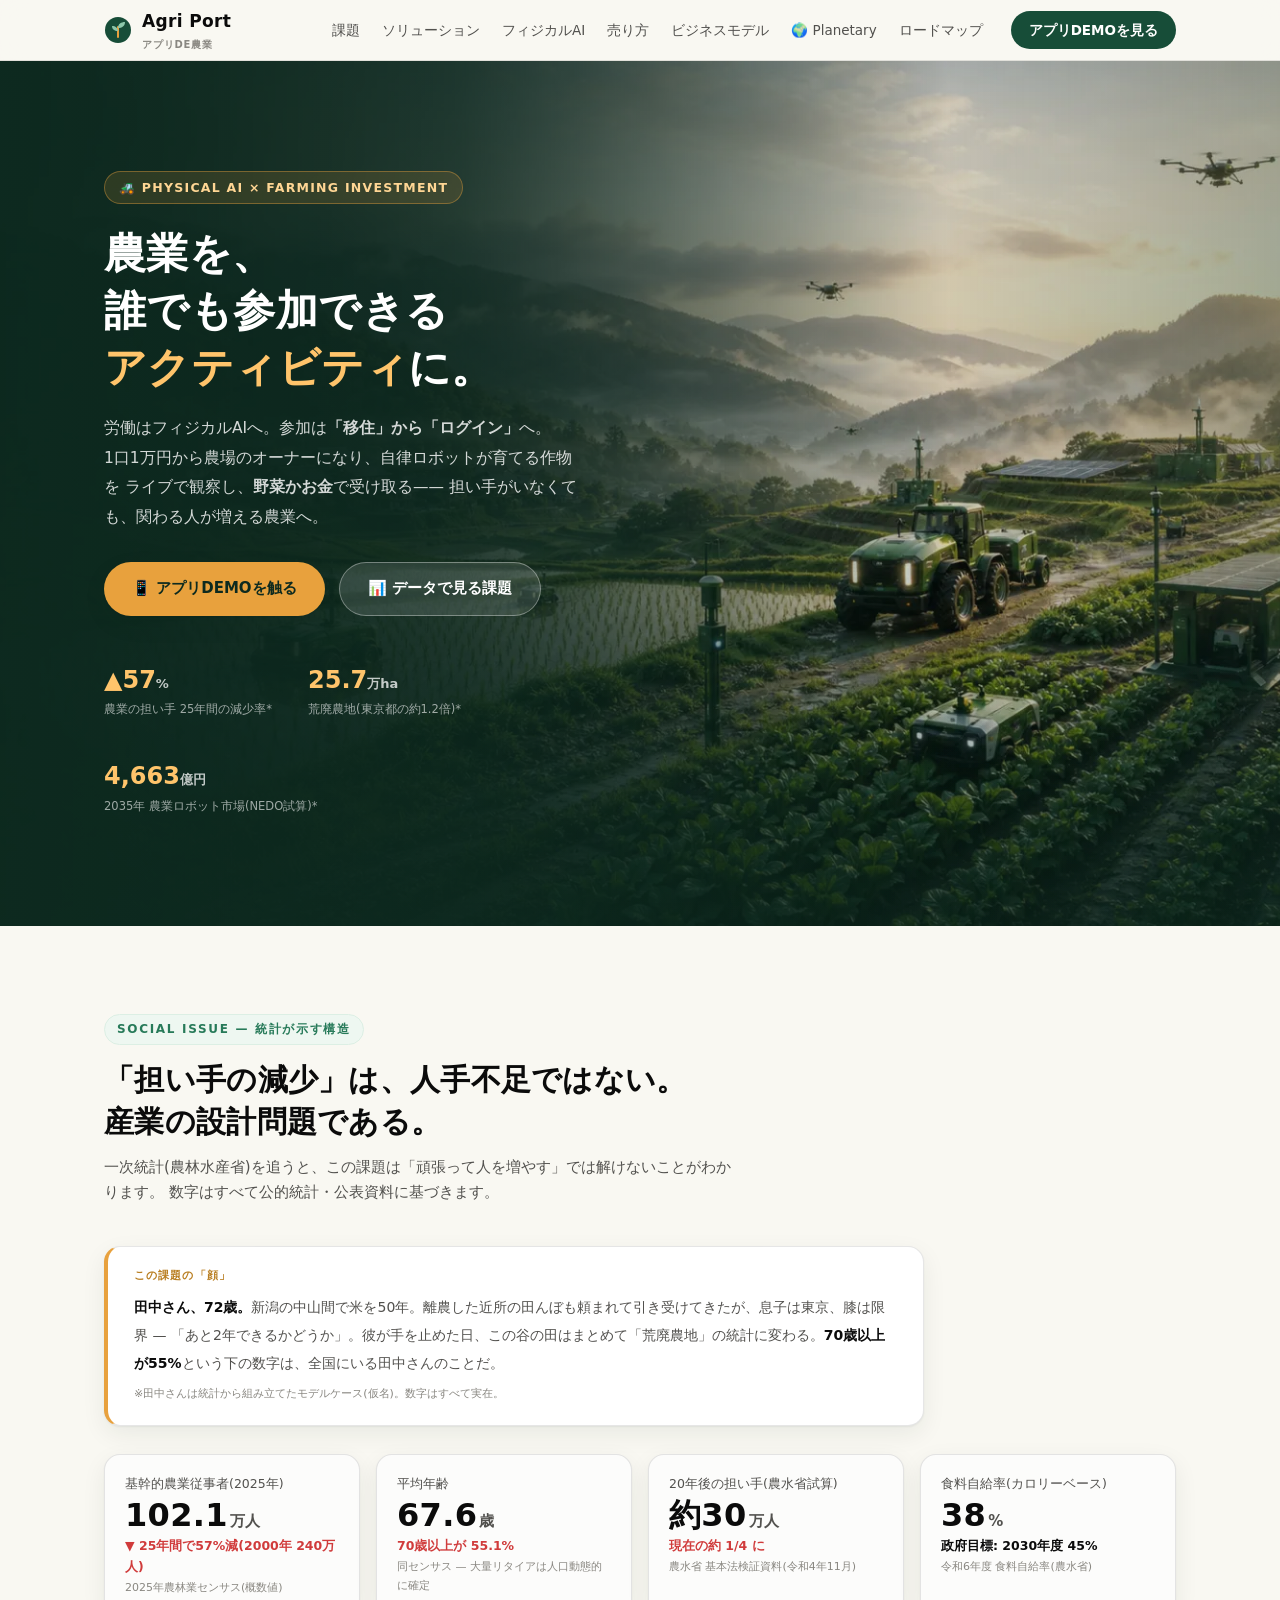
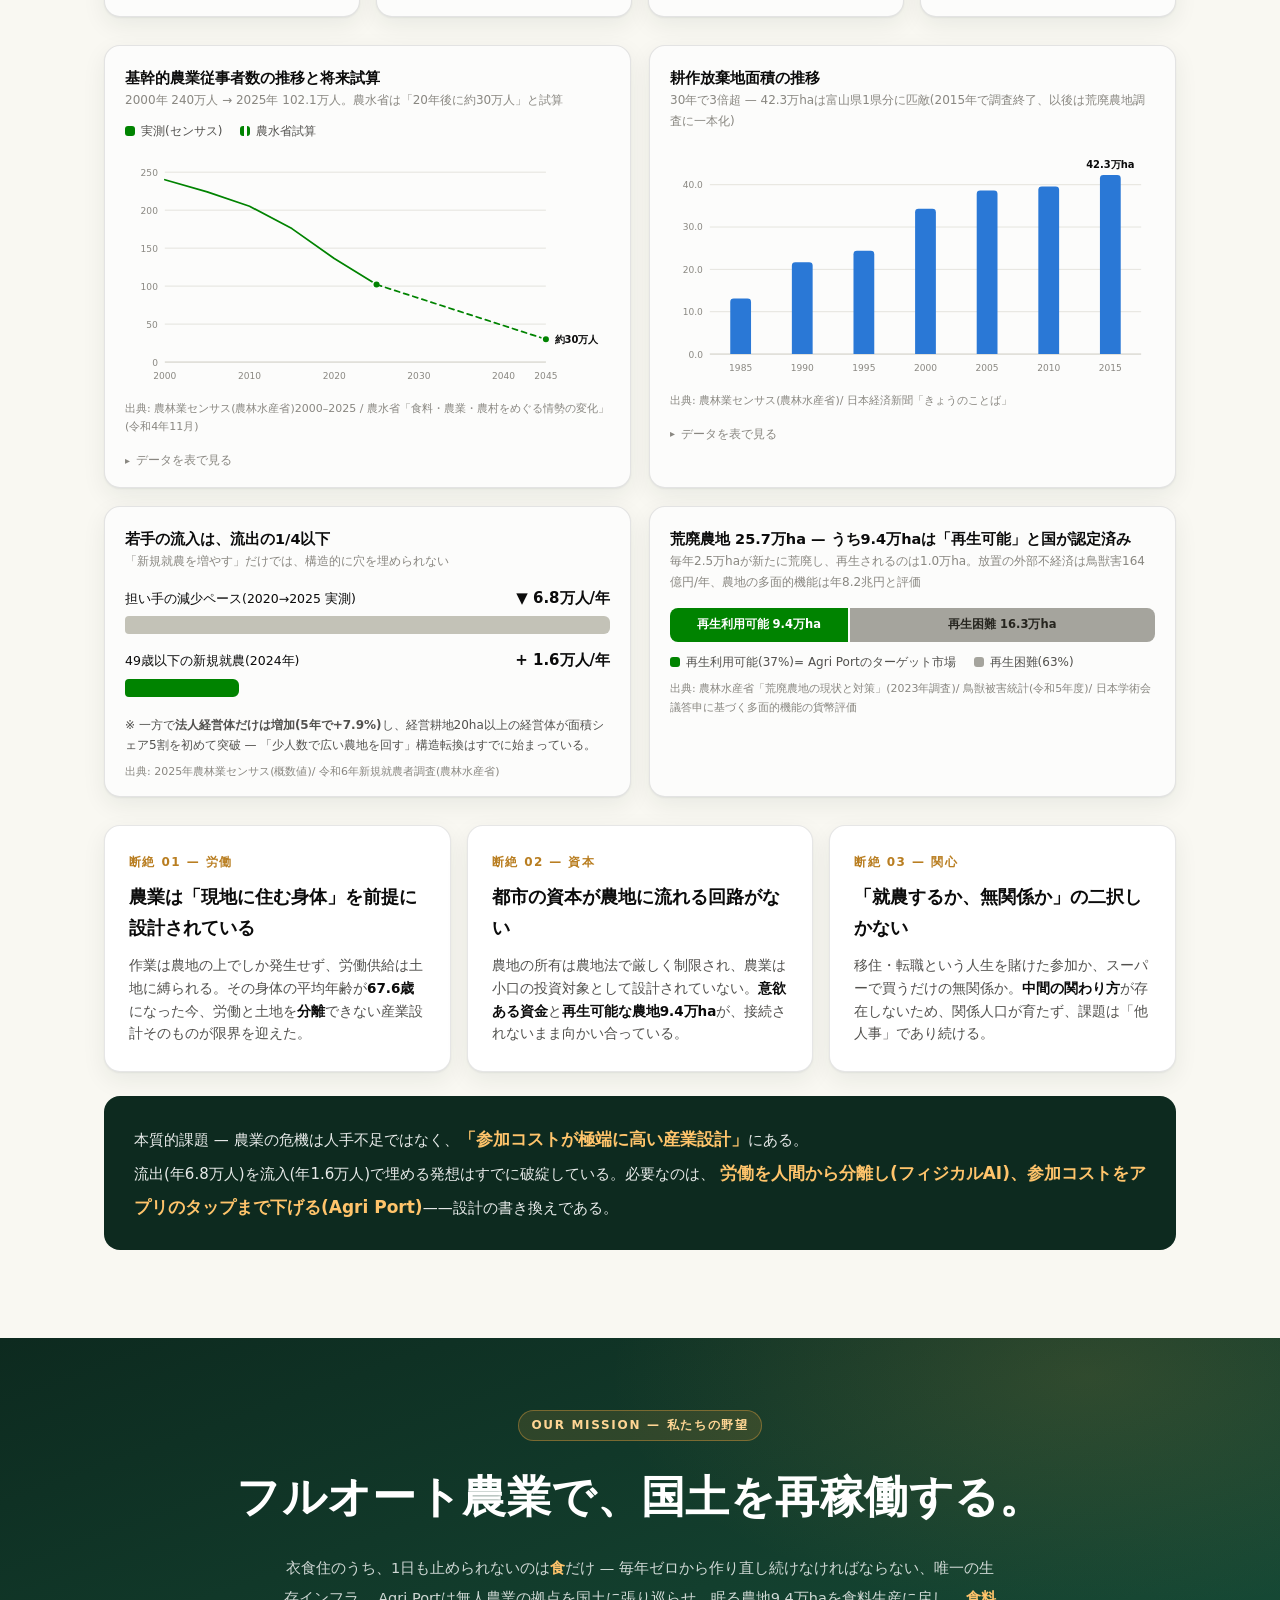
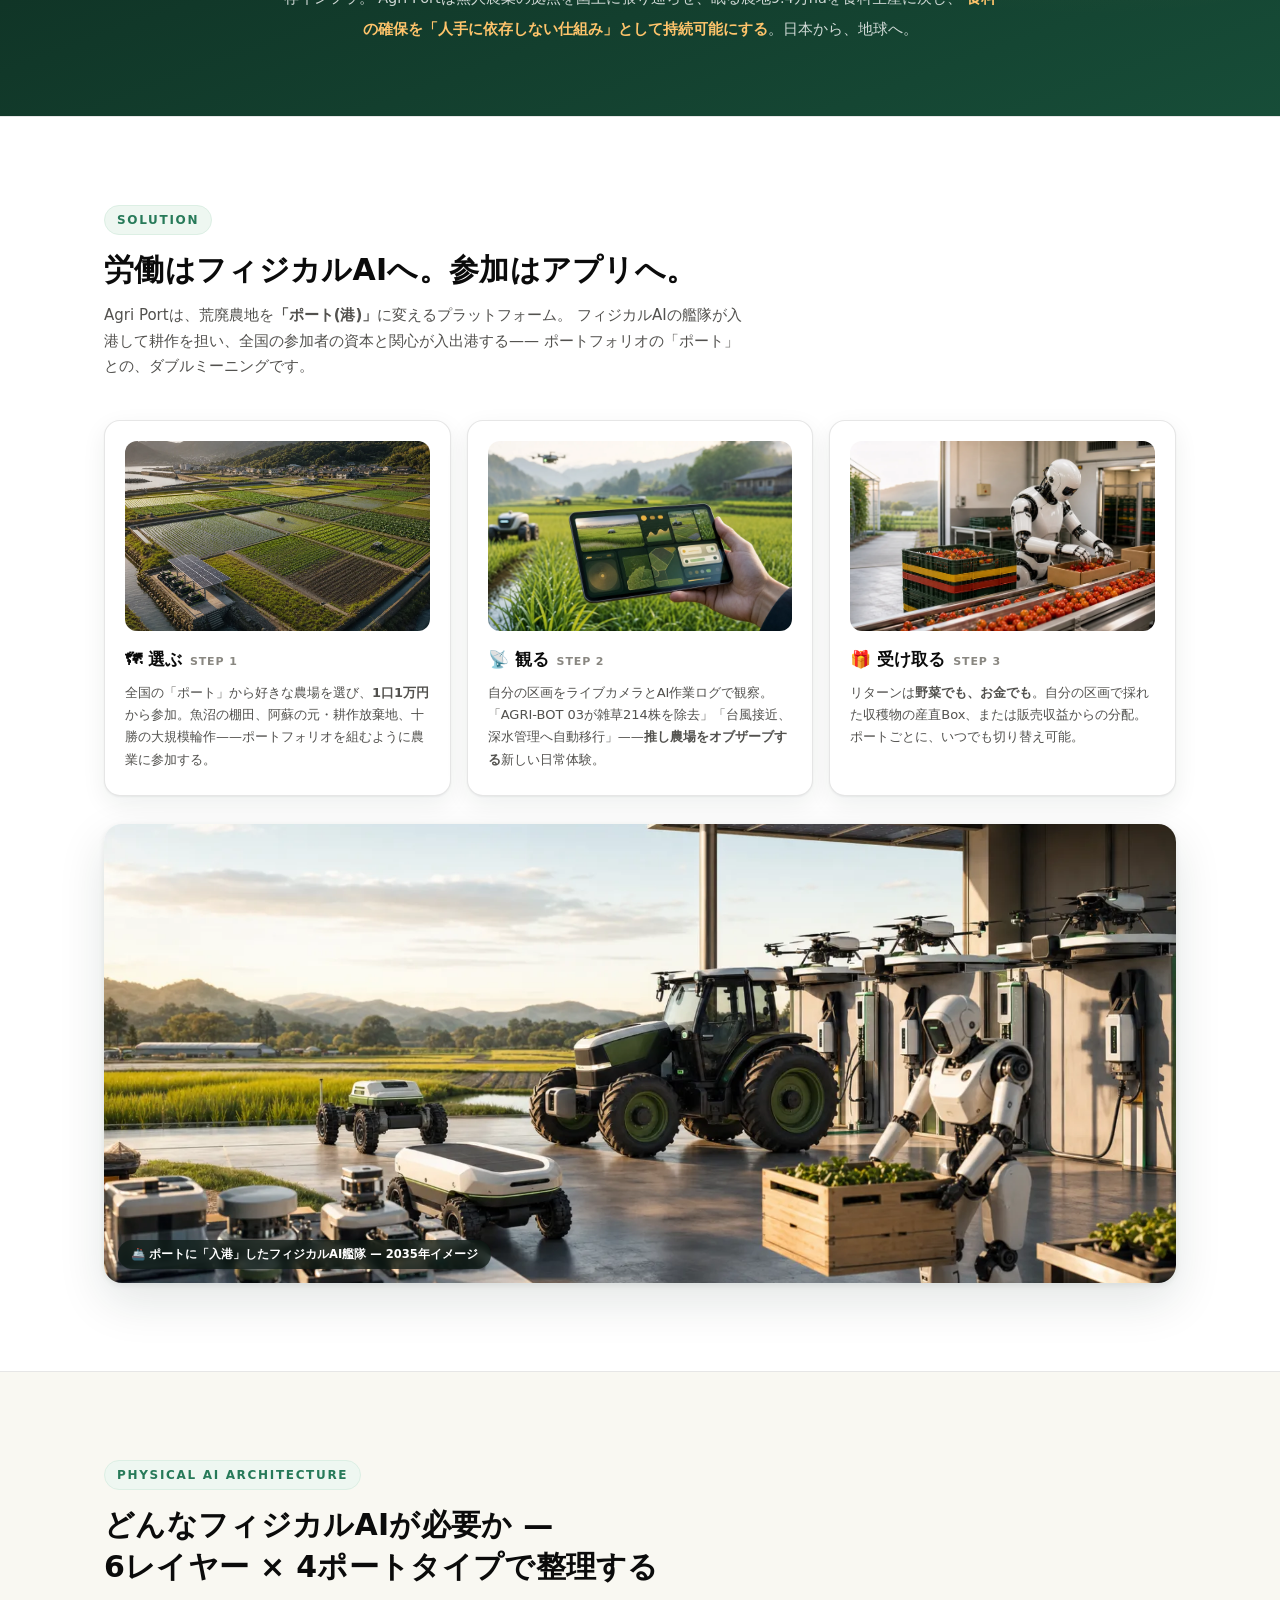
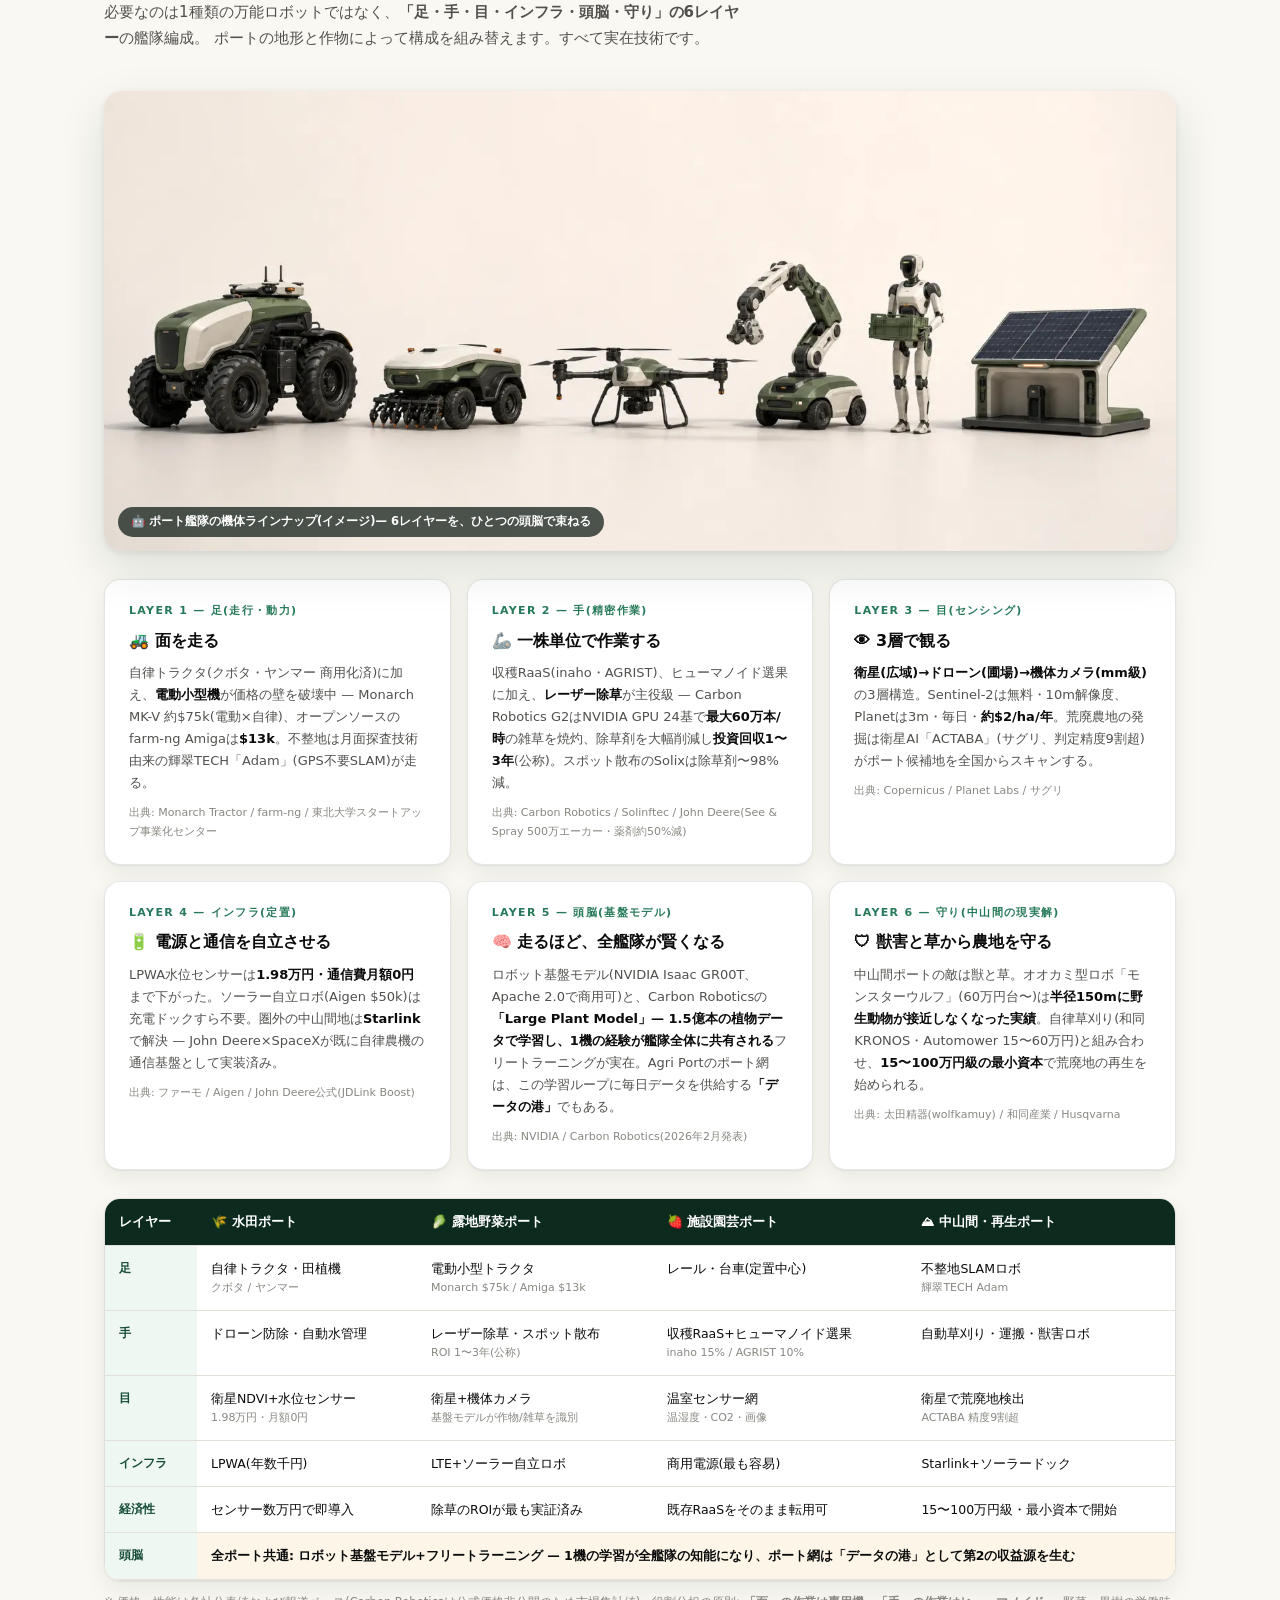
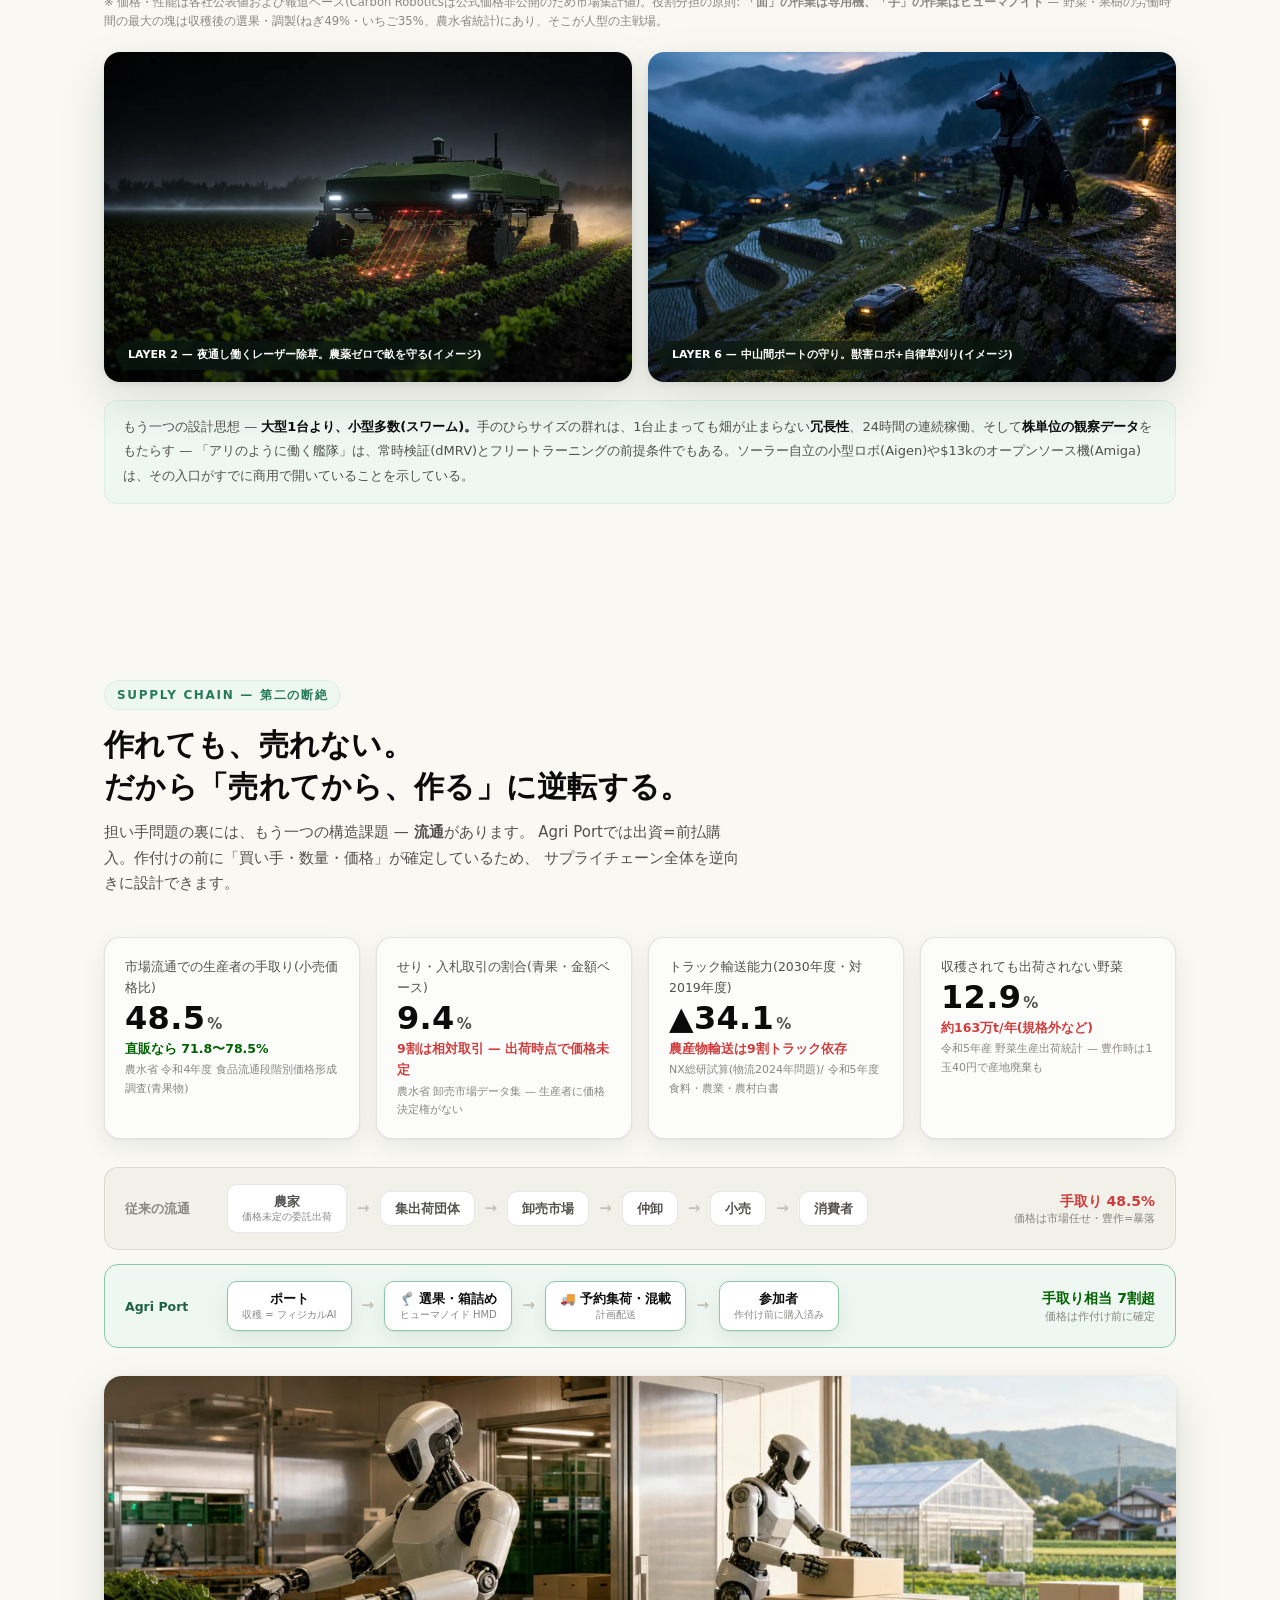
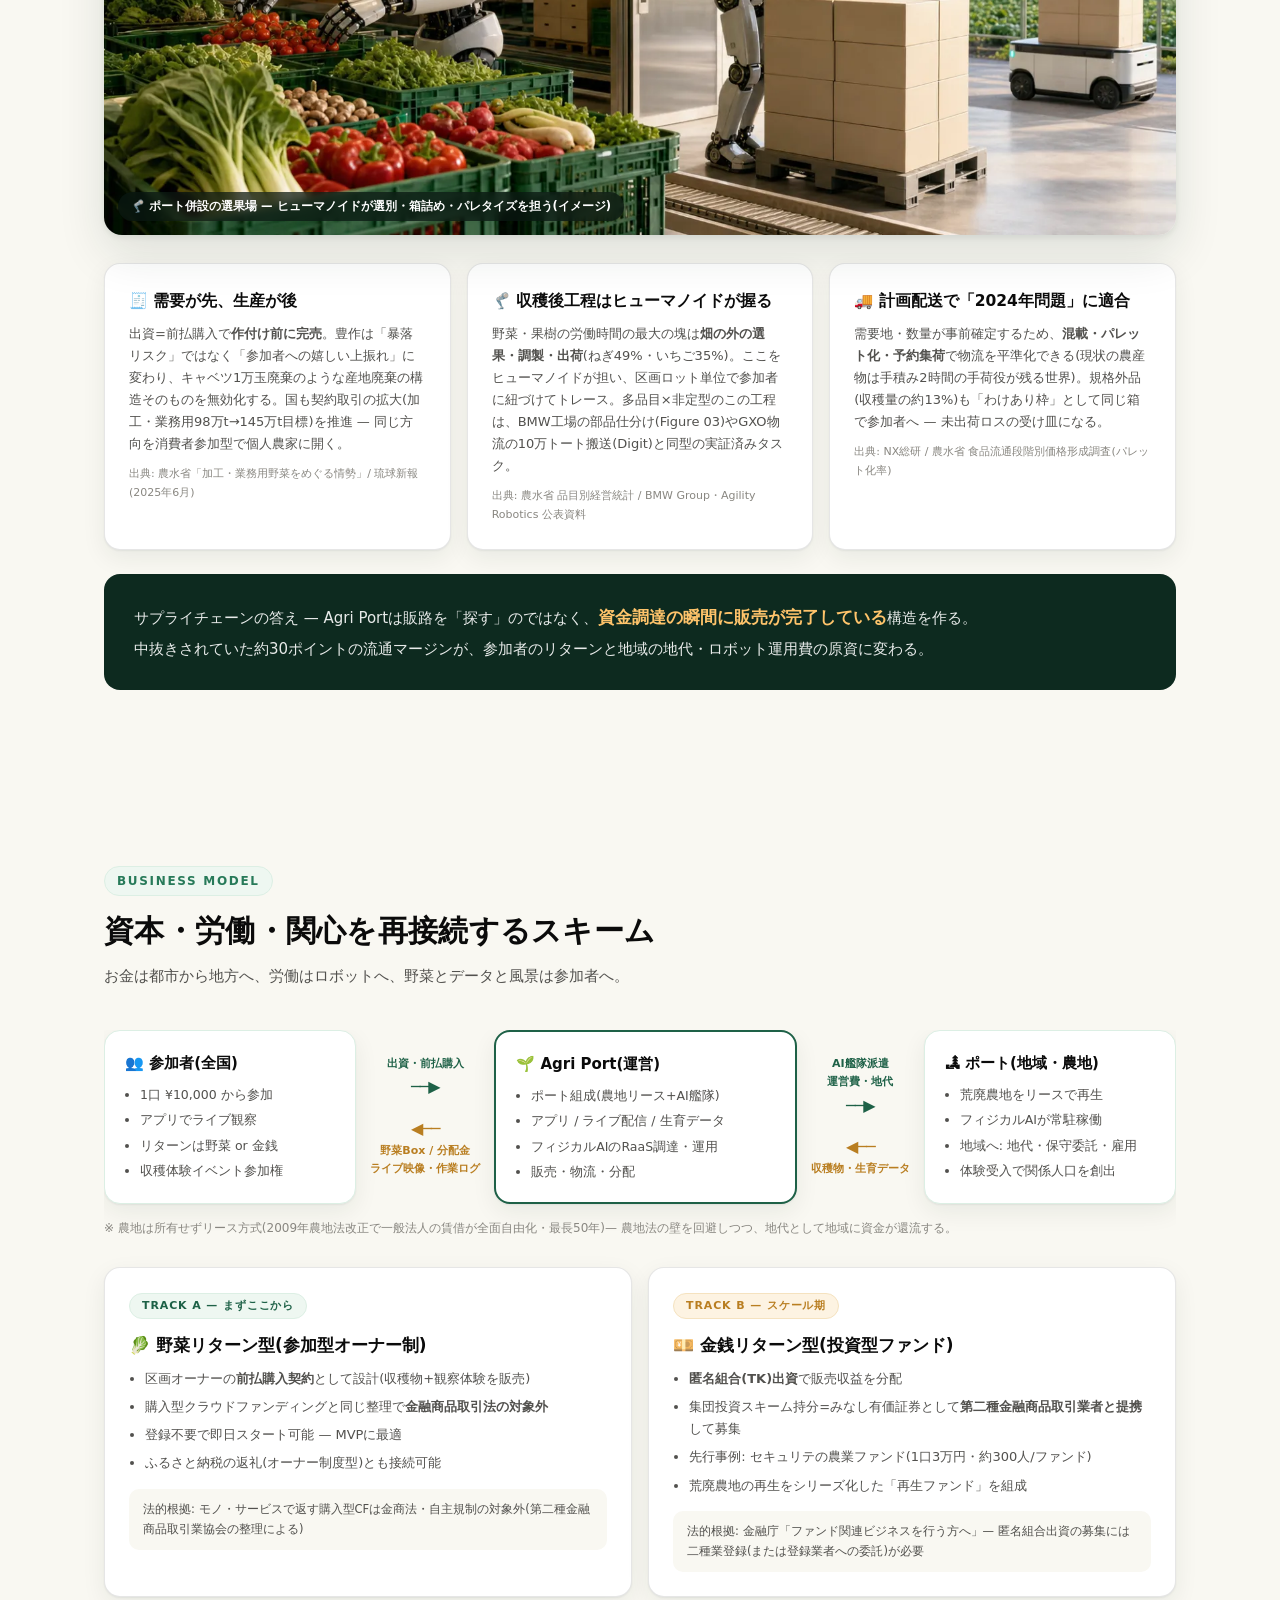
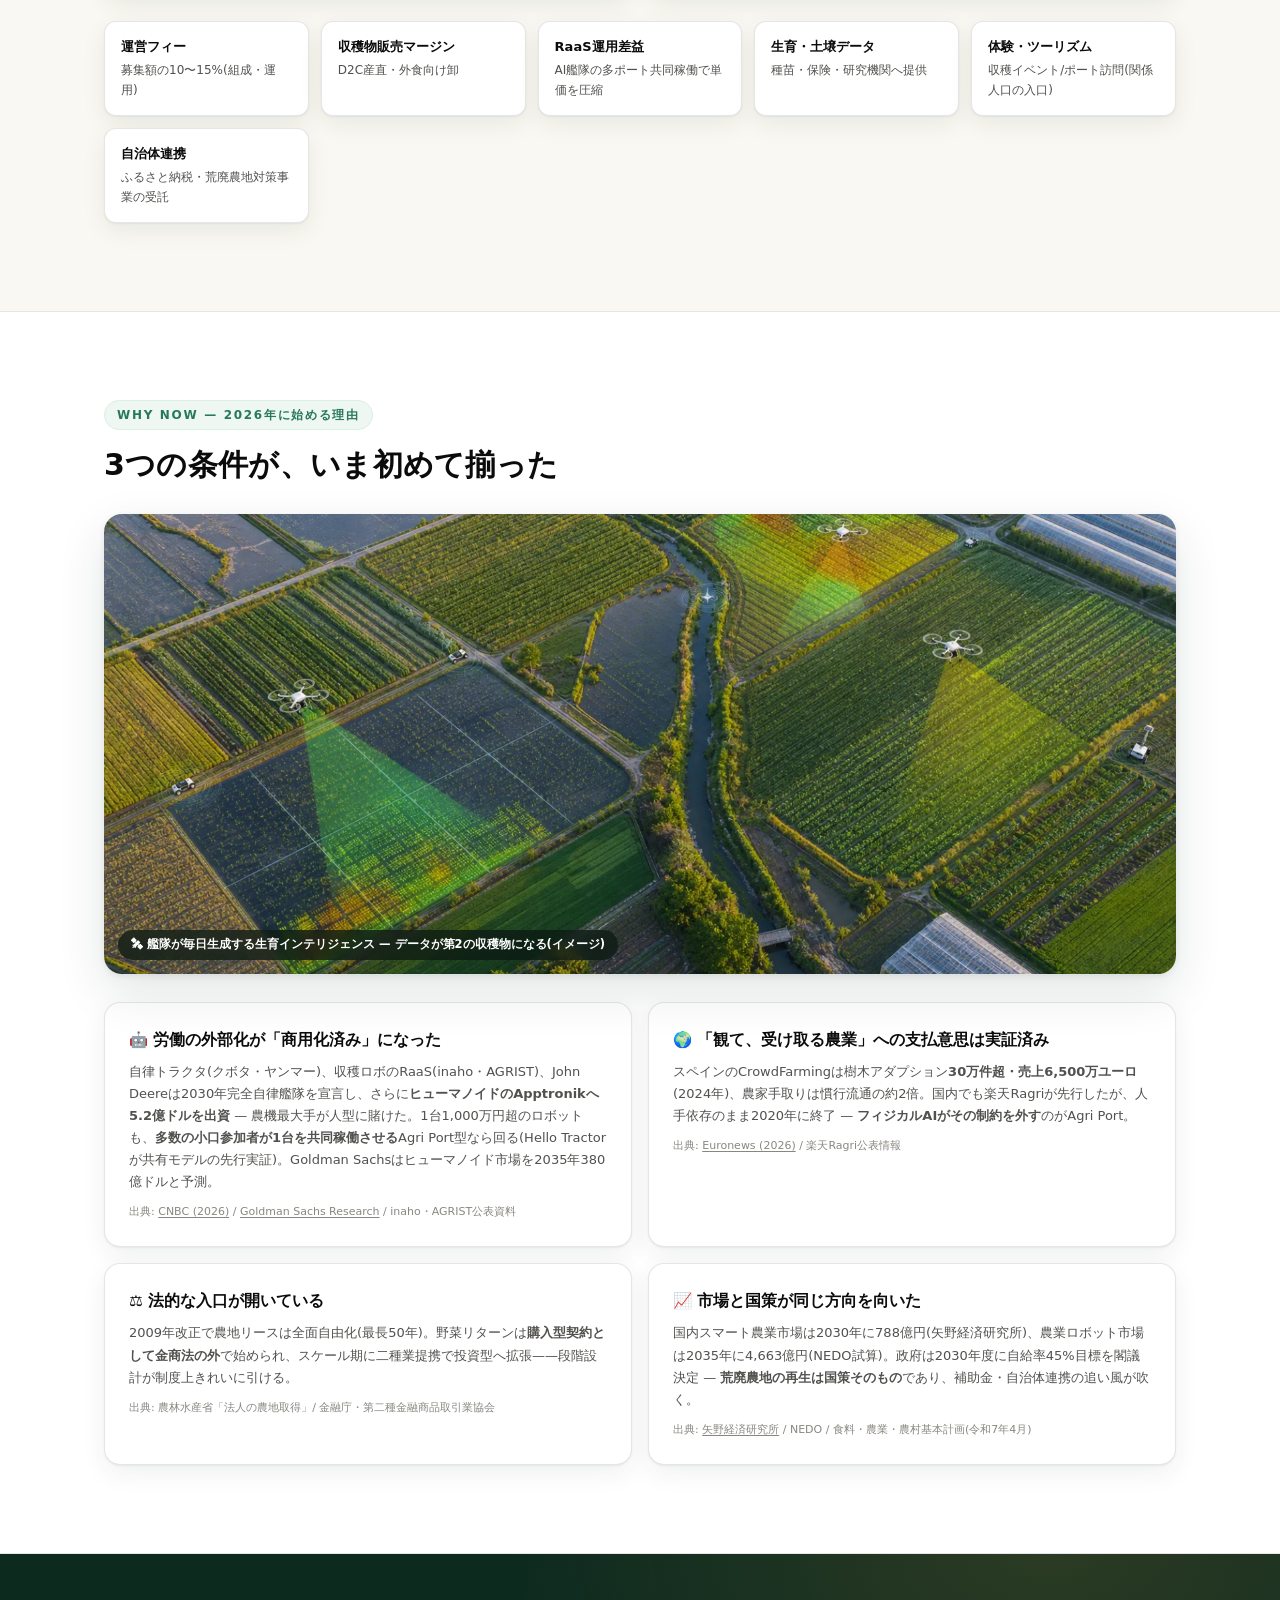
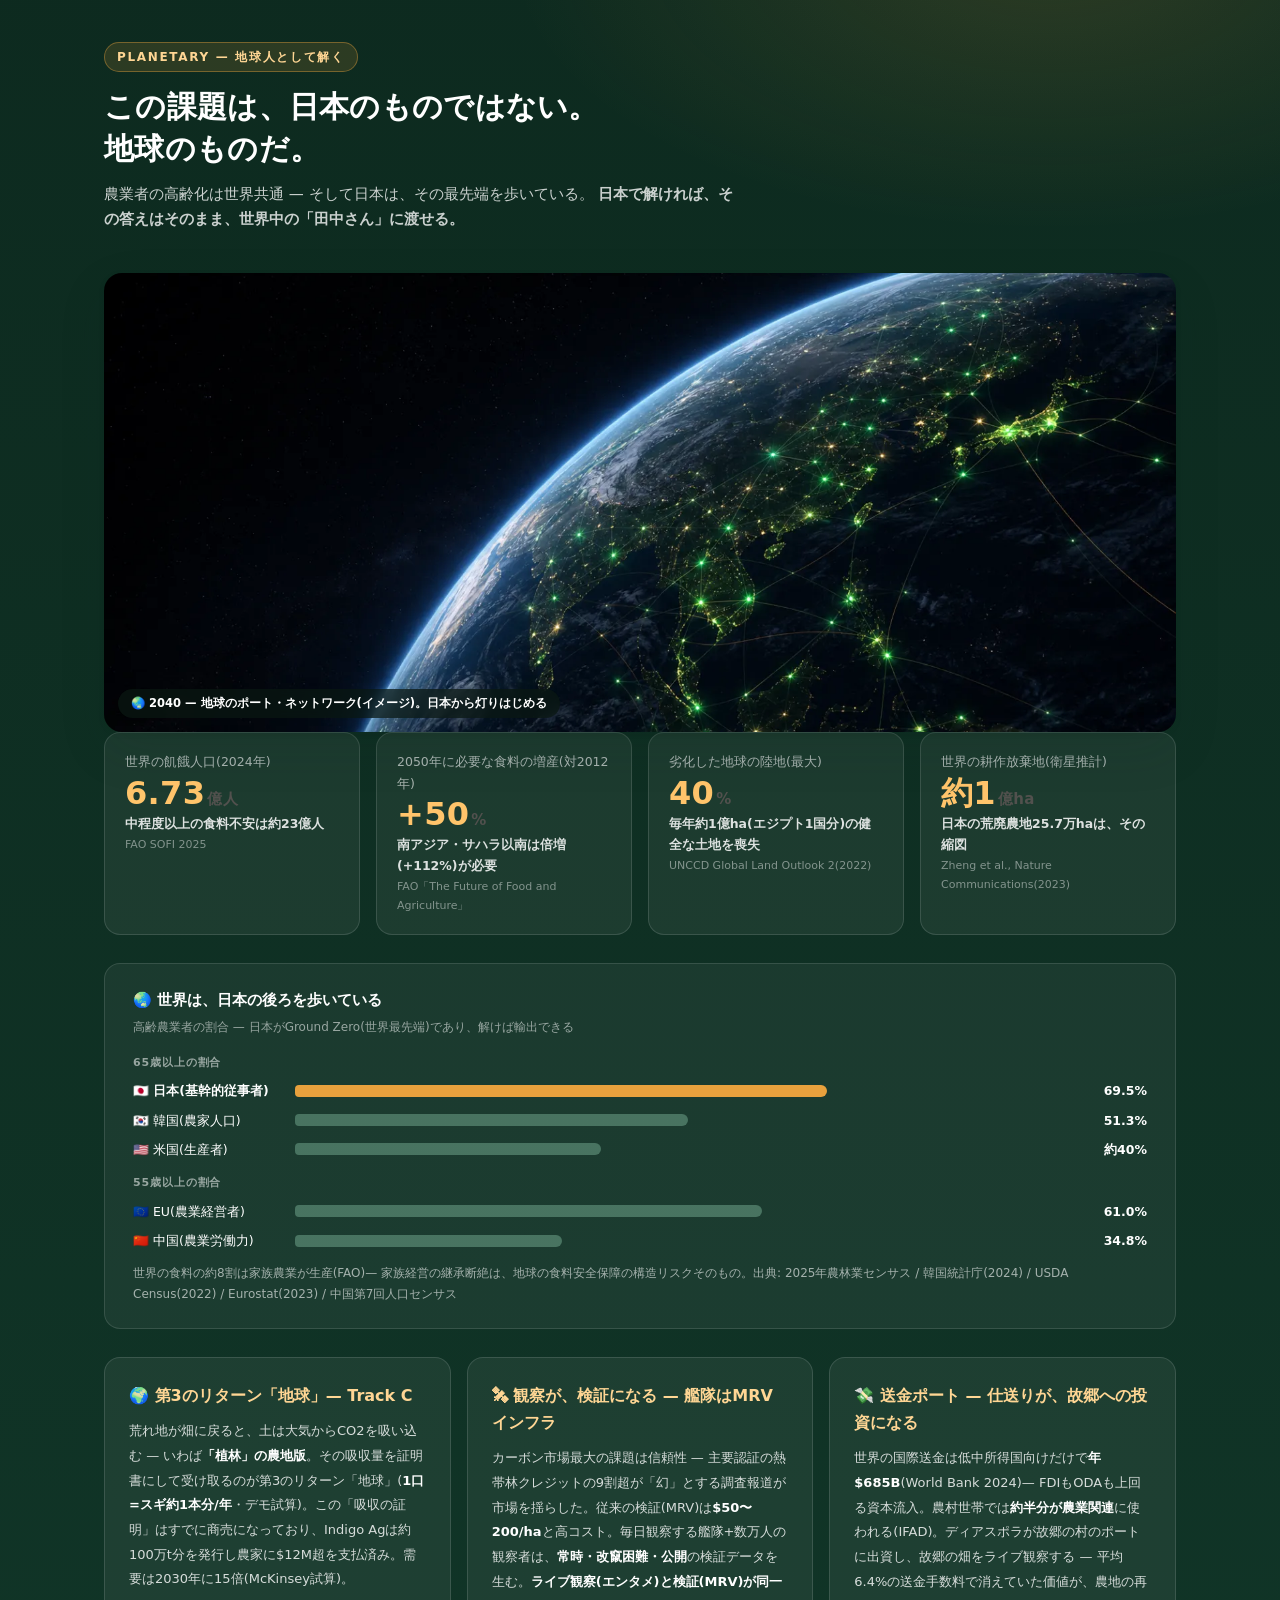
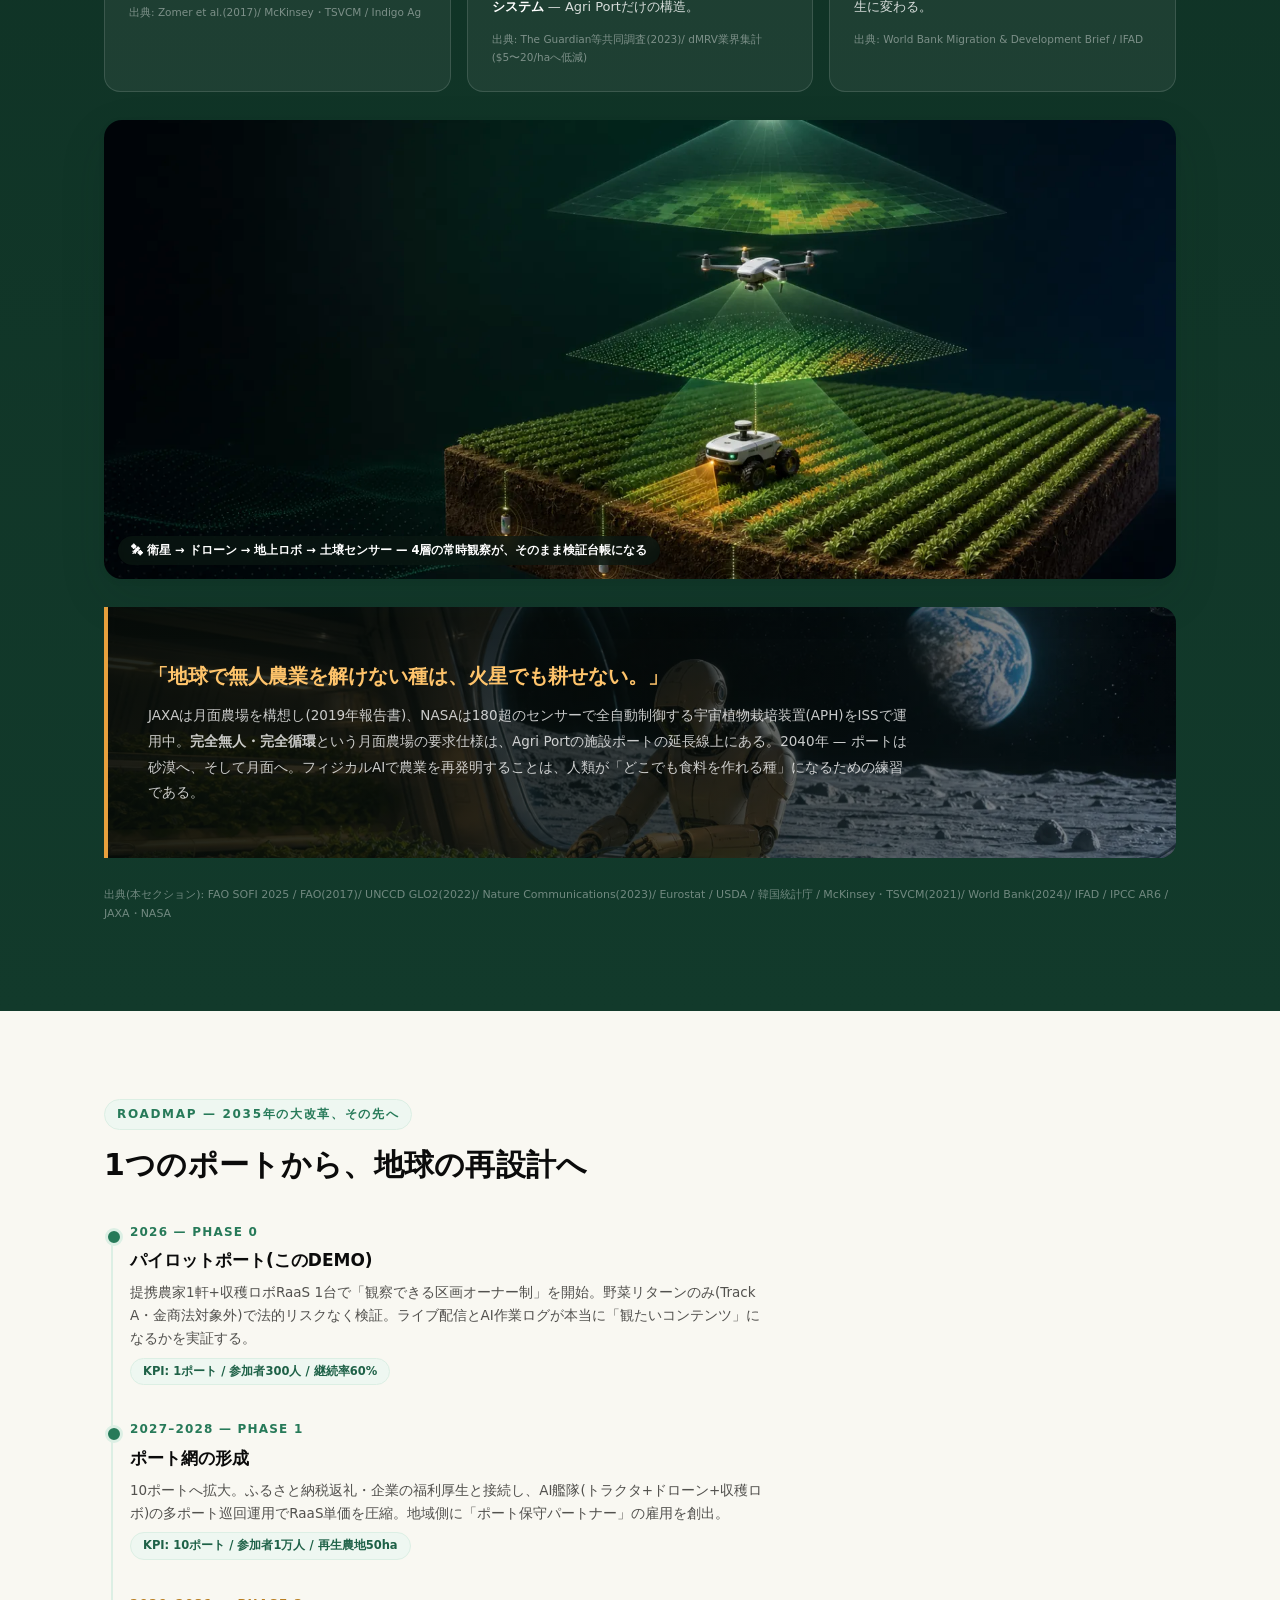
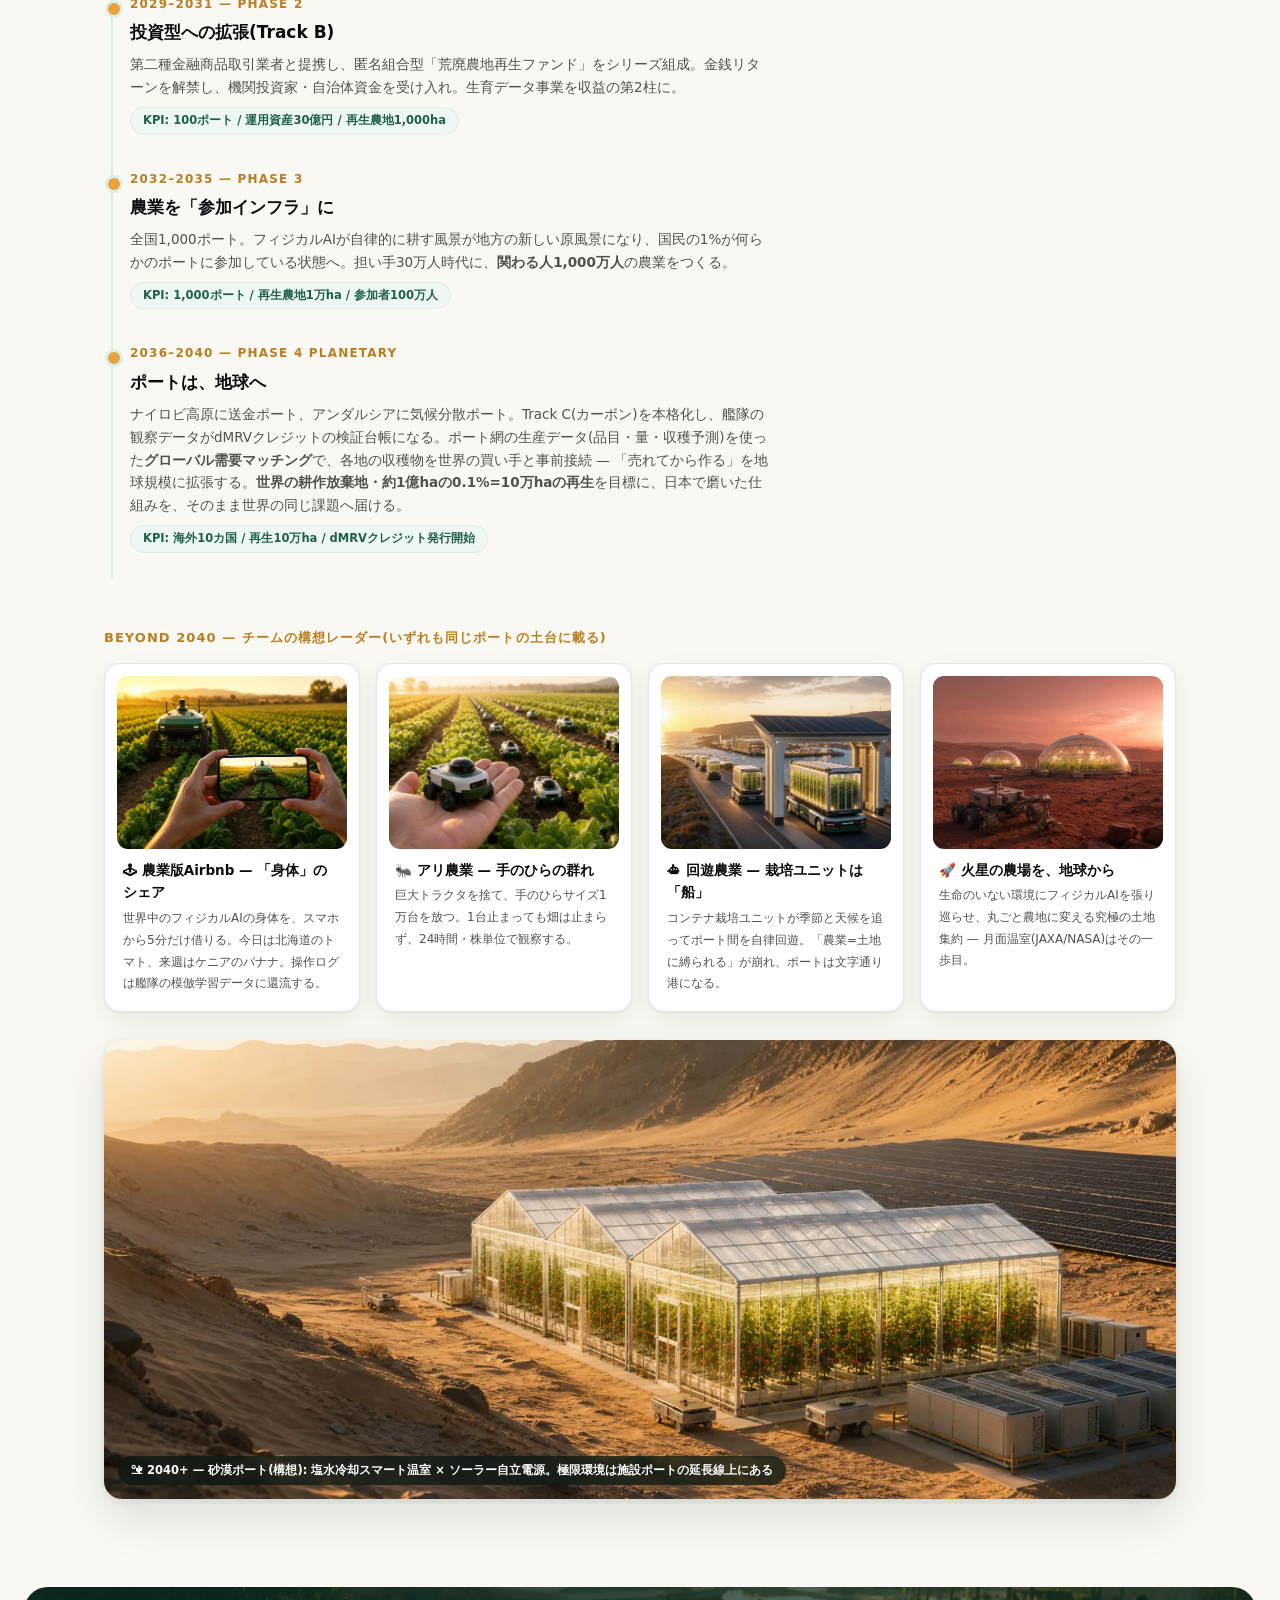
==== commit e5ad93d5: "BEYOND画像4点を反映: ピッチ両版のスライドを画像カード化、LPレーダーもビジュアル化 - teleop-handoff / ant-swarm / container-fleet / mars" ====
--- a/index.html
+++ b/index.html
@@ -688,10 +688,11 @@
     </div>
 
     <h3 class="beyond-head">BEYOND 2040 — チームの構想レーダー(いずれも同じポートの土台に載る)</h3>
-    <div class="revenue-row">
-      <div class="rev-item"><strong>🕹 農業版Airbnb — 「身体」のシェア</strong>世界中のフィジカルAIの身体を、スマホから5分だけ借りる。今日は北海道のトマト、来週はケニアのバナナ。テレオペの操作ログは艦隊の模倣学習データに還流し、借りるほどAIが賢くなる</div>
-      <div class="rev-item"><strong>⛴ 回遊農業 — 栽培ユニットは「船」</strong>コンテナ栽培ユニットが季節と天候を追ってポート間を自律回遊。冬は九州、夏は北海道 — 「農業=土地に縛られる」が崩れ、ポートは文字通り港になる</div>
-      <div class="rev-item"><strong>🪐 惑星スケールの農地</strong>生命のいない環境にフィジカルAIを張り巡らせ、丸ごと農地に変える究極の土地集約 — 月面温室(JAXA/NASA)は、その最初の一歩</div>
+    <div class="beyond-grid">
+      <div class="card beyond-card"><img src="assets/images/optimized/beyond-teleop-handoff.webp" alt="スマホの画面越しに畑のロボットと繋がる" loading="lazy"><strong>🕹 農業版Airbnb — 「身体」のシェア</strong><p>世界中のフィジカルAIの身体を、スマホから5分だけ借りる。今日は北海道のトマト、来週はケニアのバナナ。操作ログは艦隊の模倣学習データに還流する。</p></div>
+      <div class="card beyond-card"><img src="assets/images/optimized/beyond-ant-swarm.webp" alt="手のひらサイズのロボットの群れ" loading="lazy"><strong>🐜 アリ農業 — 手のひらの群れ</strong><p>巨大トラクタを捨て、手のひらサイズ1万台を放つ。1台止まっても畑は止まらず、24時間・株単位で観察する。</p></div>
+      <div class="card beyond-card"><img src="assets/images/optimized/beyond-container-fleet.webp" alt="コンテナ栽培ユニットの車列" loading="lazy"><strong>⛴ 回遊農業 — 栽培ユニットは「船」</strong><p>コンテナ栽培ユニットが季節と天候を追ってポート間を自律回遊。「農業=土地に縛られる」が崩れ、ポートは文字通り港になる。</p></div>
+      <div class="card beyond-card"><img src="assets/images/optimized/beyond-mars-farm.webp" alt="火星の温室ドーム群" loading="lazy"><strong>🚀 火星の農場を、地球から</strong><p>生命のいない環境にフィジカルAIを張り巡らせ、丸ごと農地に変える究極の土地集約 — 月面温室(JAXA/NASA)はその一歩目。</p></div>
     </div>
 
     <figure class="cinema">
--- a/assets/landing.css
+++ b/assets/landing.css
@@ -383,12 +383,23 @@
   letter-spacing: 0.08em; color: var(--amber-deep);
 }
 .beyond-head + .revenue-row { margin-top: 14px; }
+.beyond-grid {
+  display: grid; grid-template-columns: repeat(auto-fit, minmax(240px, 1fr));
+  gap: 16px; margin-top: 14px;
+}
+.beyond-card { padding: 12px 12px 16px; }
+.beyond-card img {
+  width: 100%; aspect-ratio: 4 / 3; object-fit: cover;
+  border-radius: 11px; margin-bottom: 10px; display: block;
+}
+.beyond-card strong { display: block; font-size: 13.5px; margin: 0 6px 4px; }
+.beyond-card p { font-size: 12px; color: var(--ink-2); line-height: 1.8; margin: 0 6px; }
 
 /* ---------- CTA band ---------- */
 .cta-band {
   background:
-    linear-gradient(150deg, rgba(13, 42, 31, 0.9) 0%, rgba(16, 52, 39, 0.68) 55%, rgba(13, 42, 31, 0.82) 100%),
-    url("images/optimized/section-2035-regenerated-farmland-port.webp") center 62% / cover no-repeat;
+    linear-gradient(150deg, rgba(13, 42, 31, 0.9) 0%, rgba(16, 52, 39, 0.66) 55%, rgba(13, 42, 31, 0.82) 100%),
+    url("images/optimized/hope-children-field.webp") center 55% / cover no-repeat;
   color: #fff; text-align: center;
   padding: 96px 24px; border-radius: 24px; margin: 0 24px 88px;
 }
